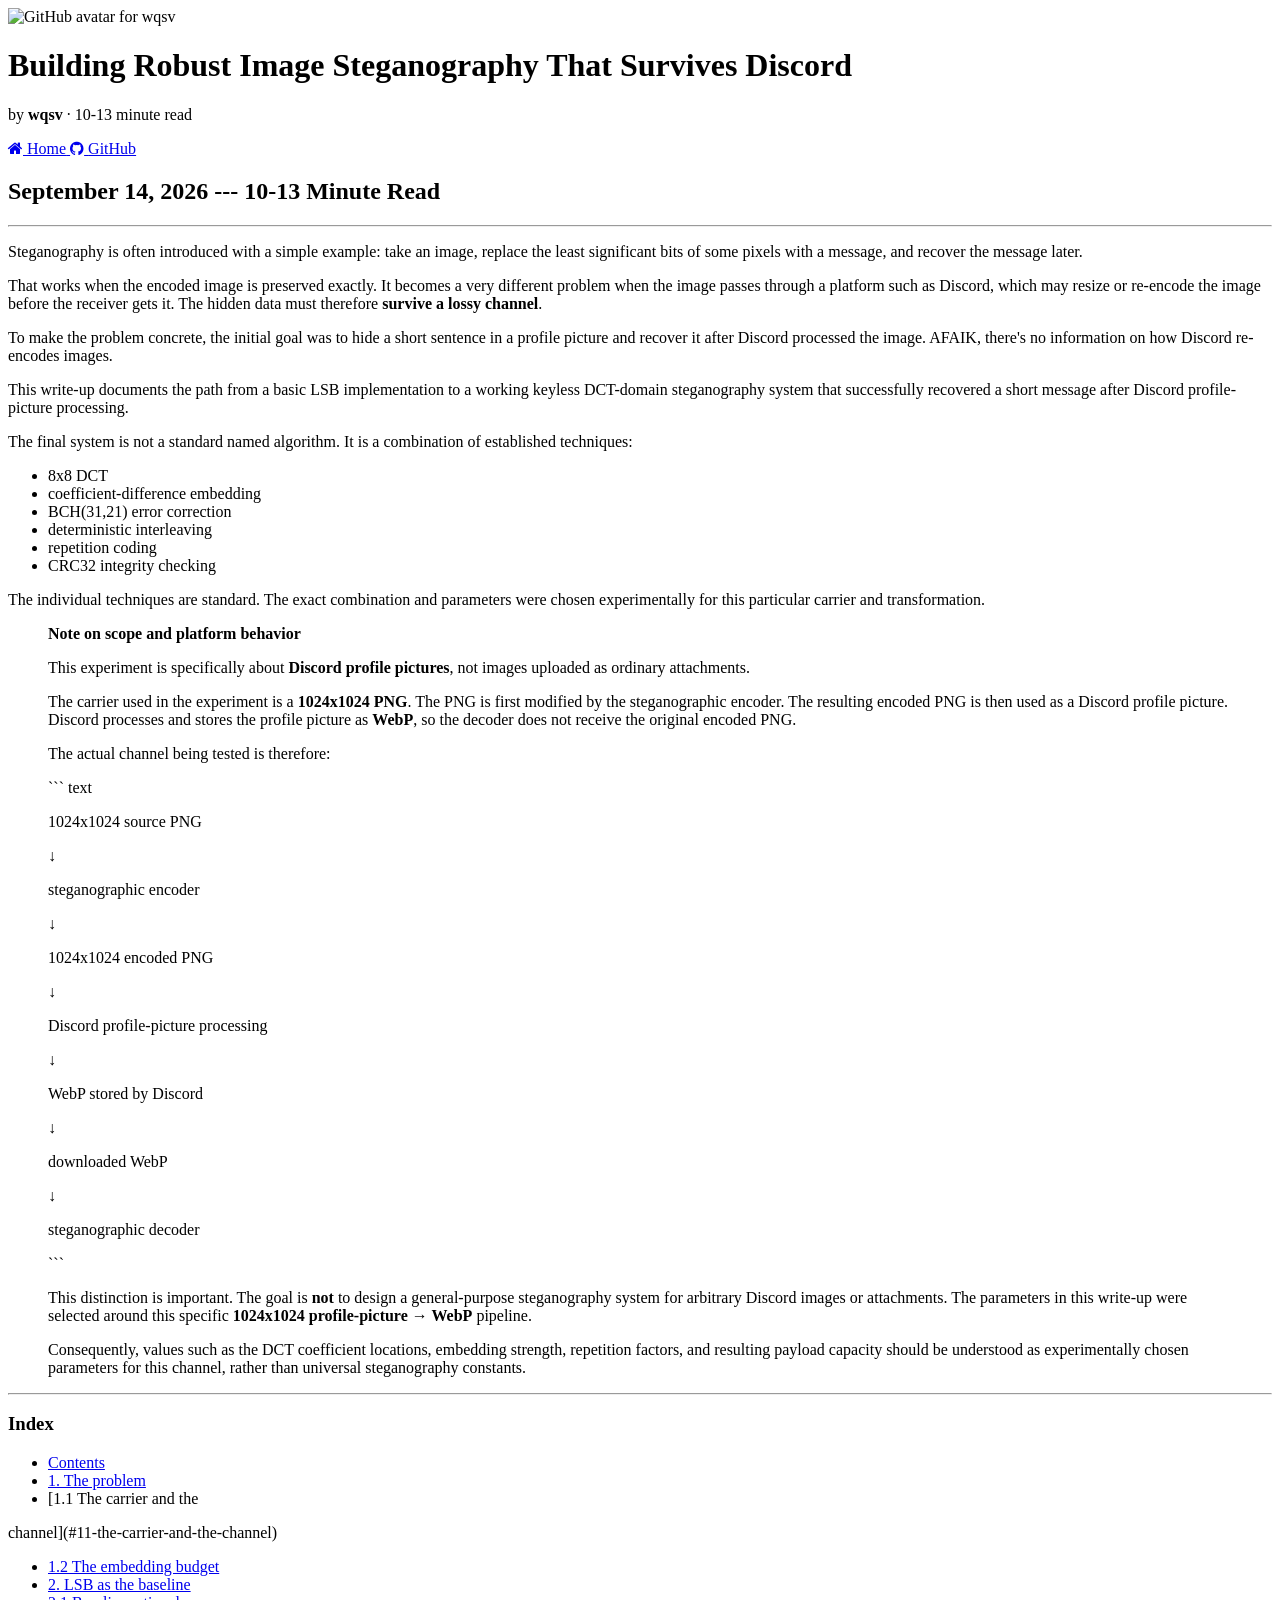
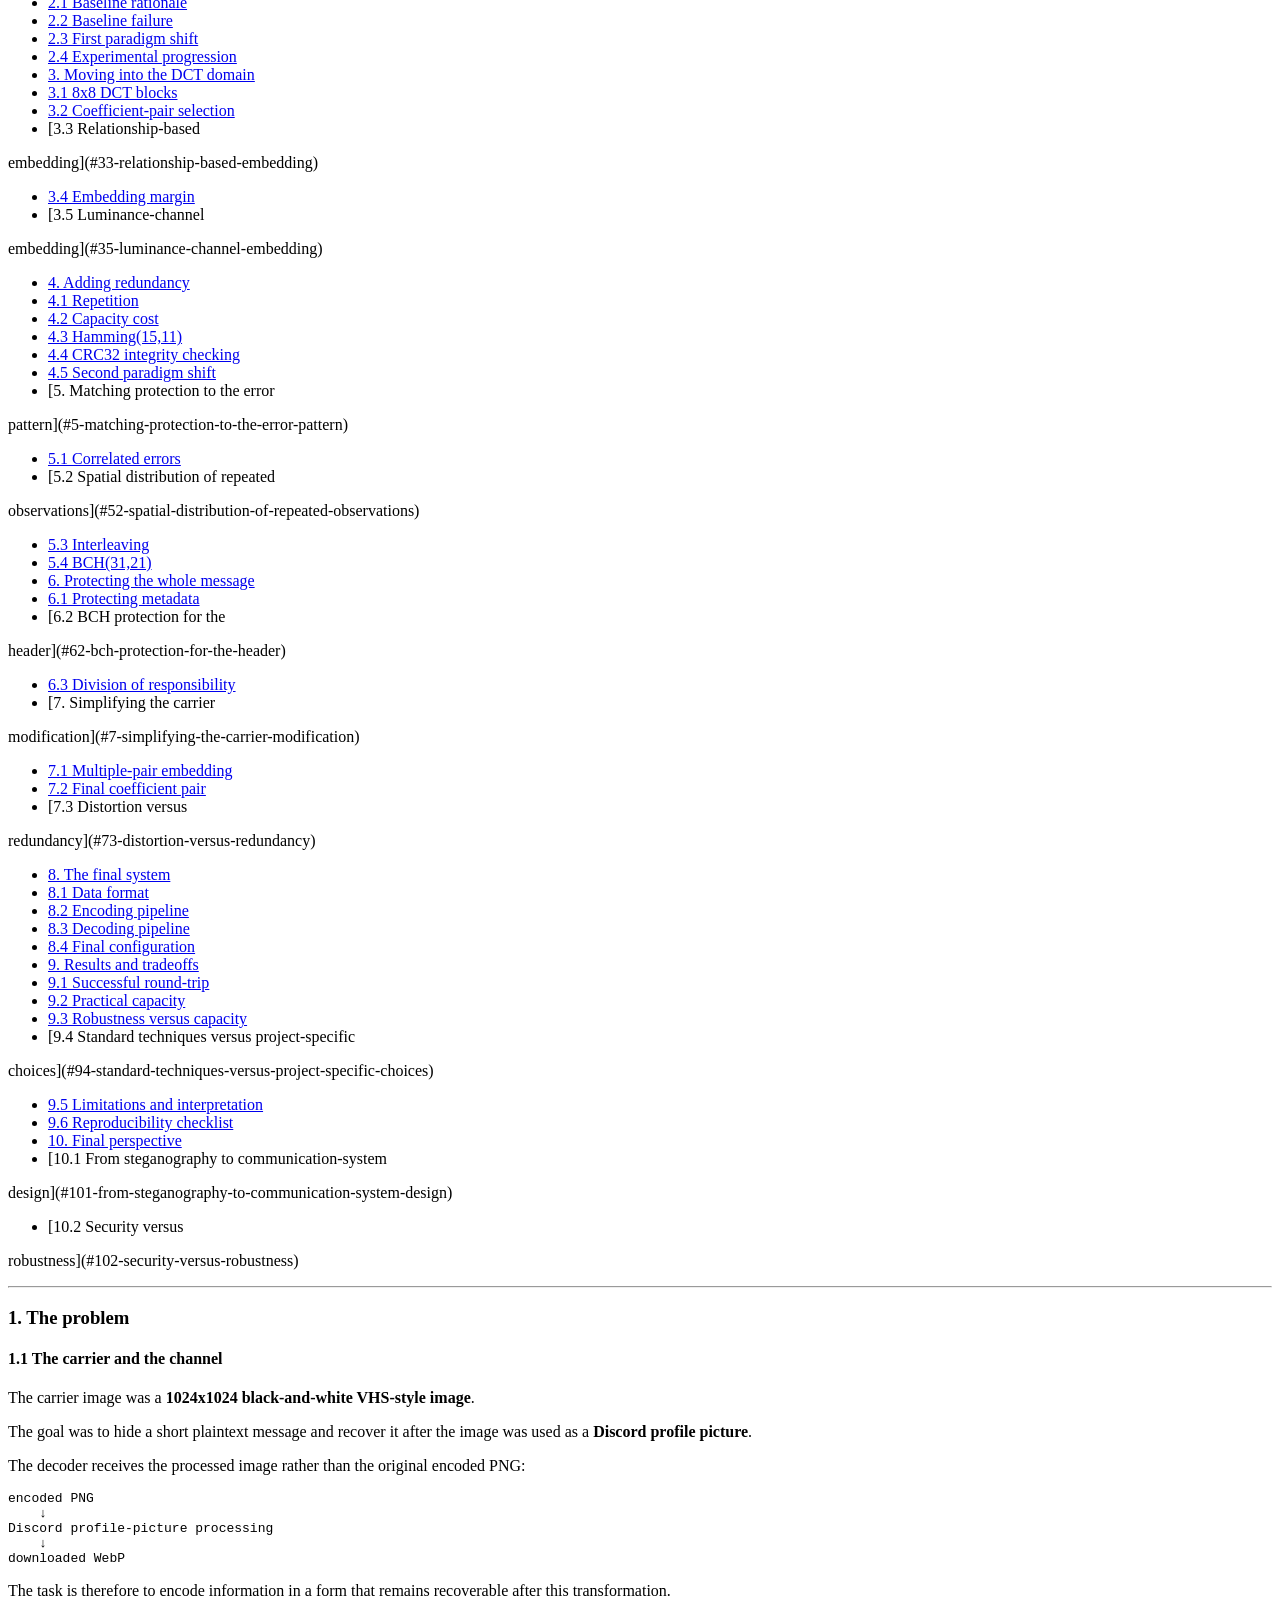
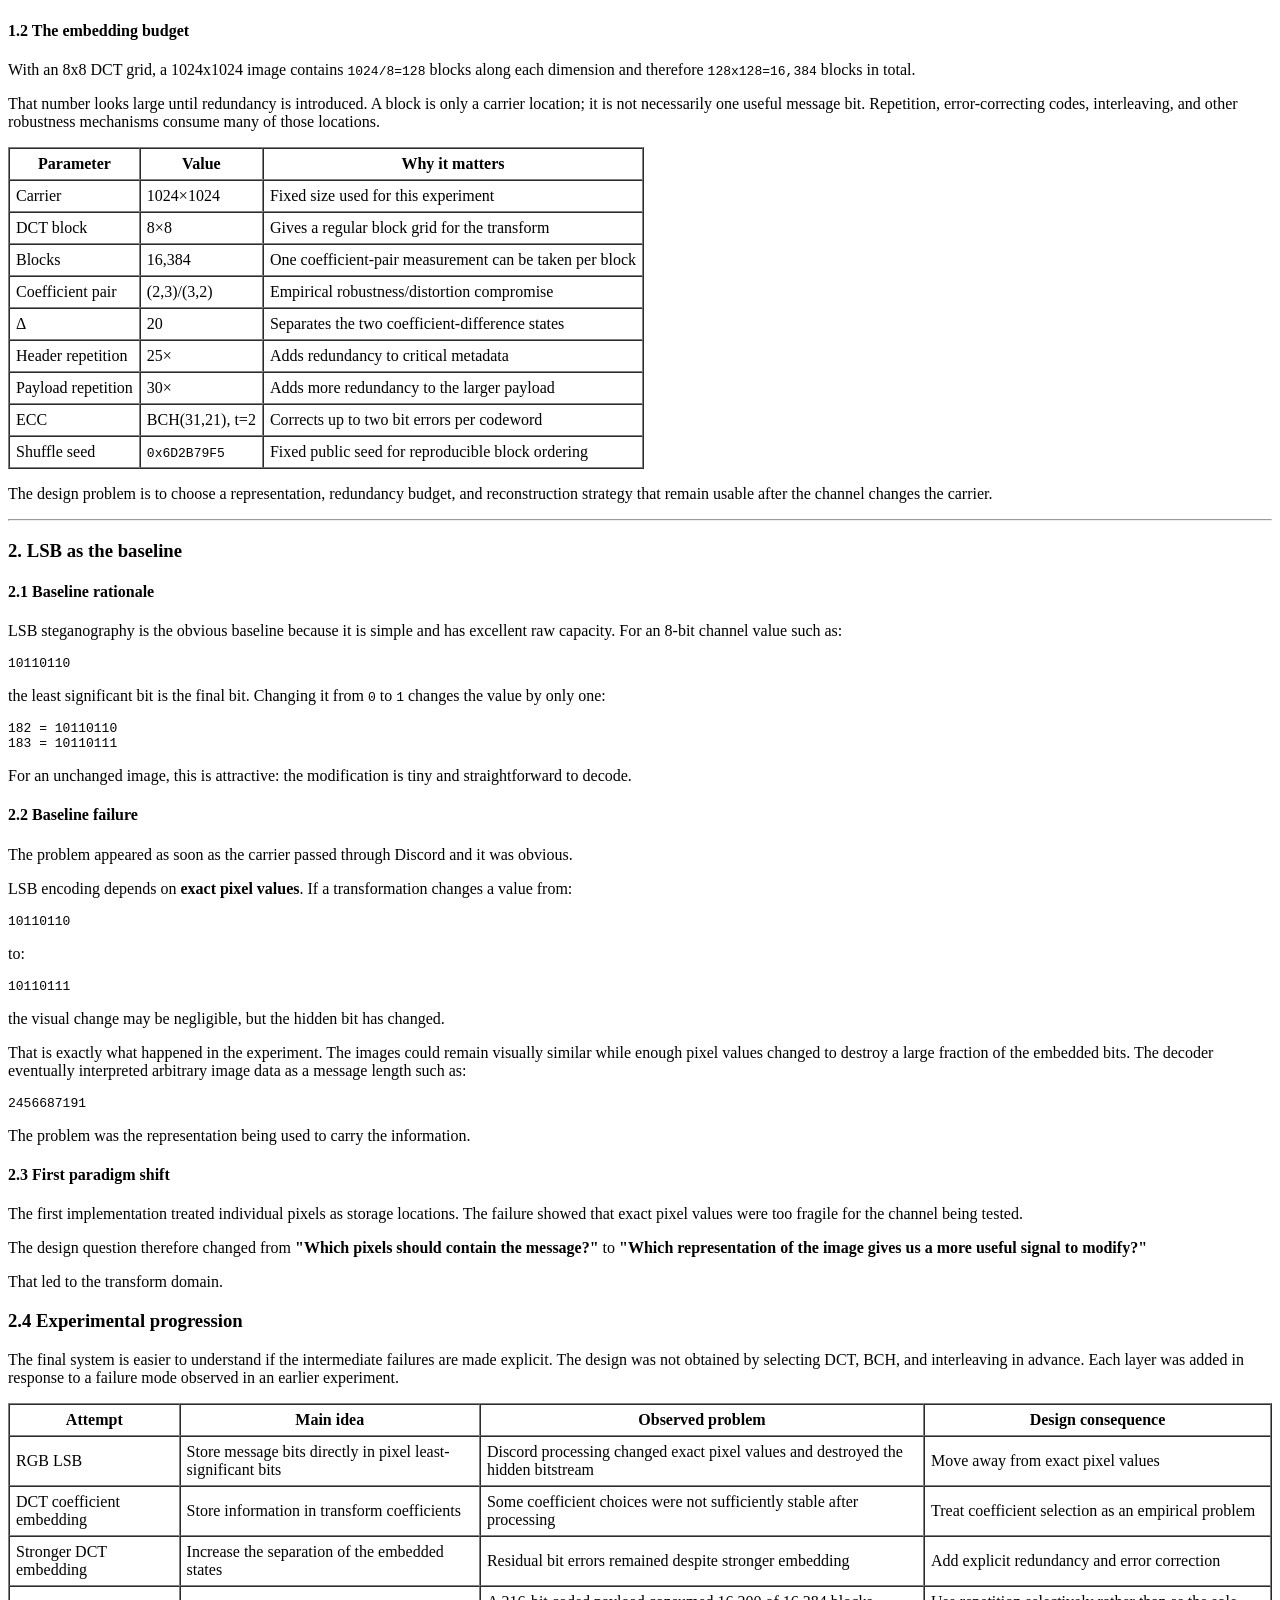
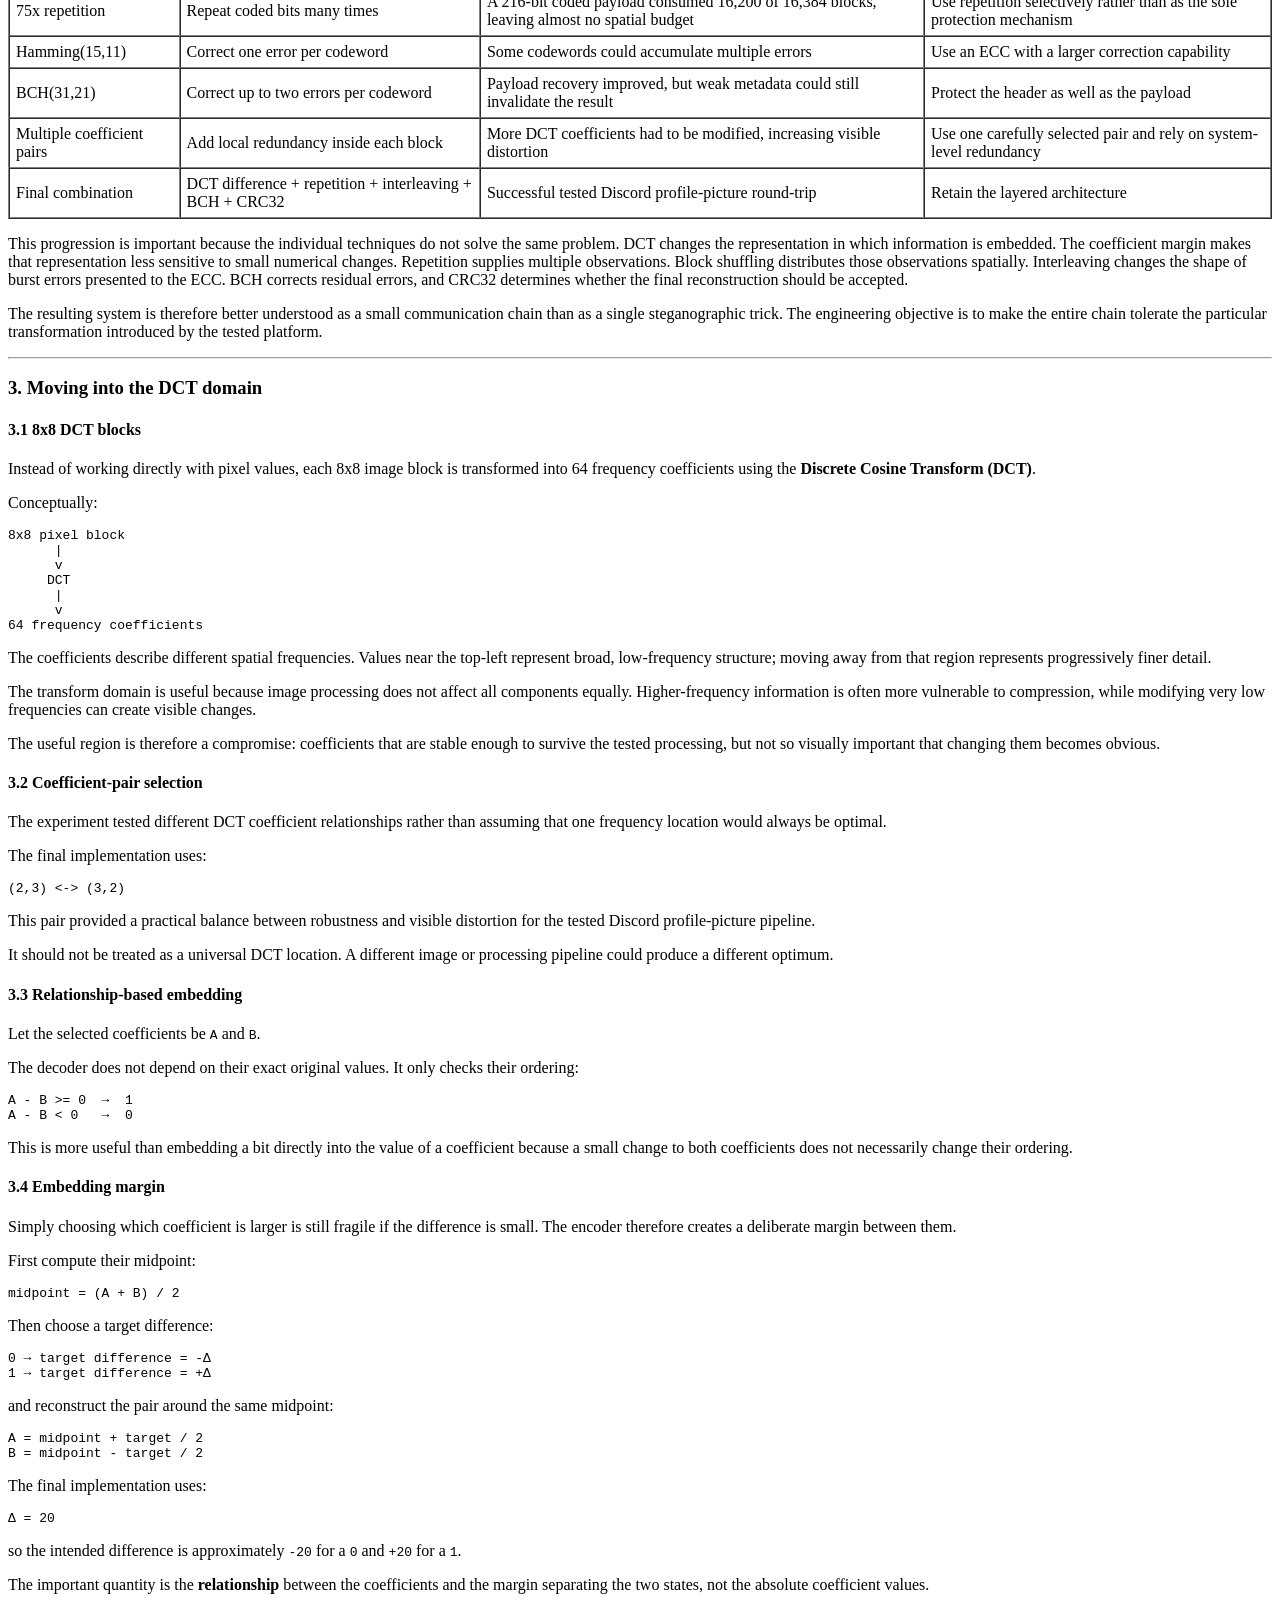
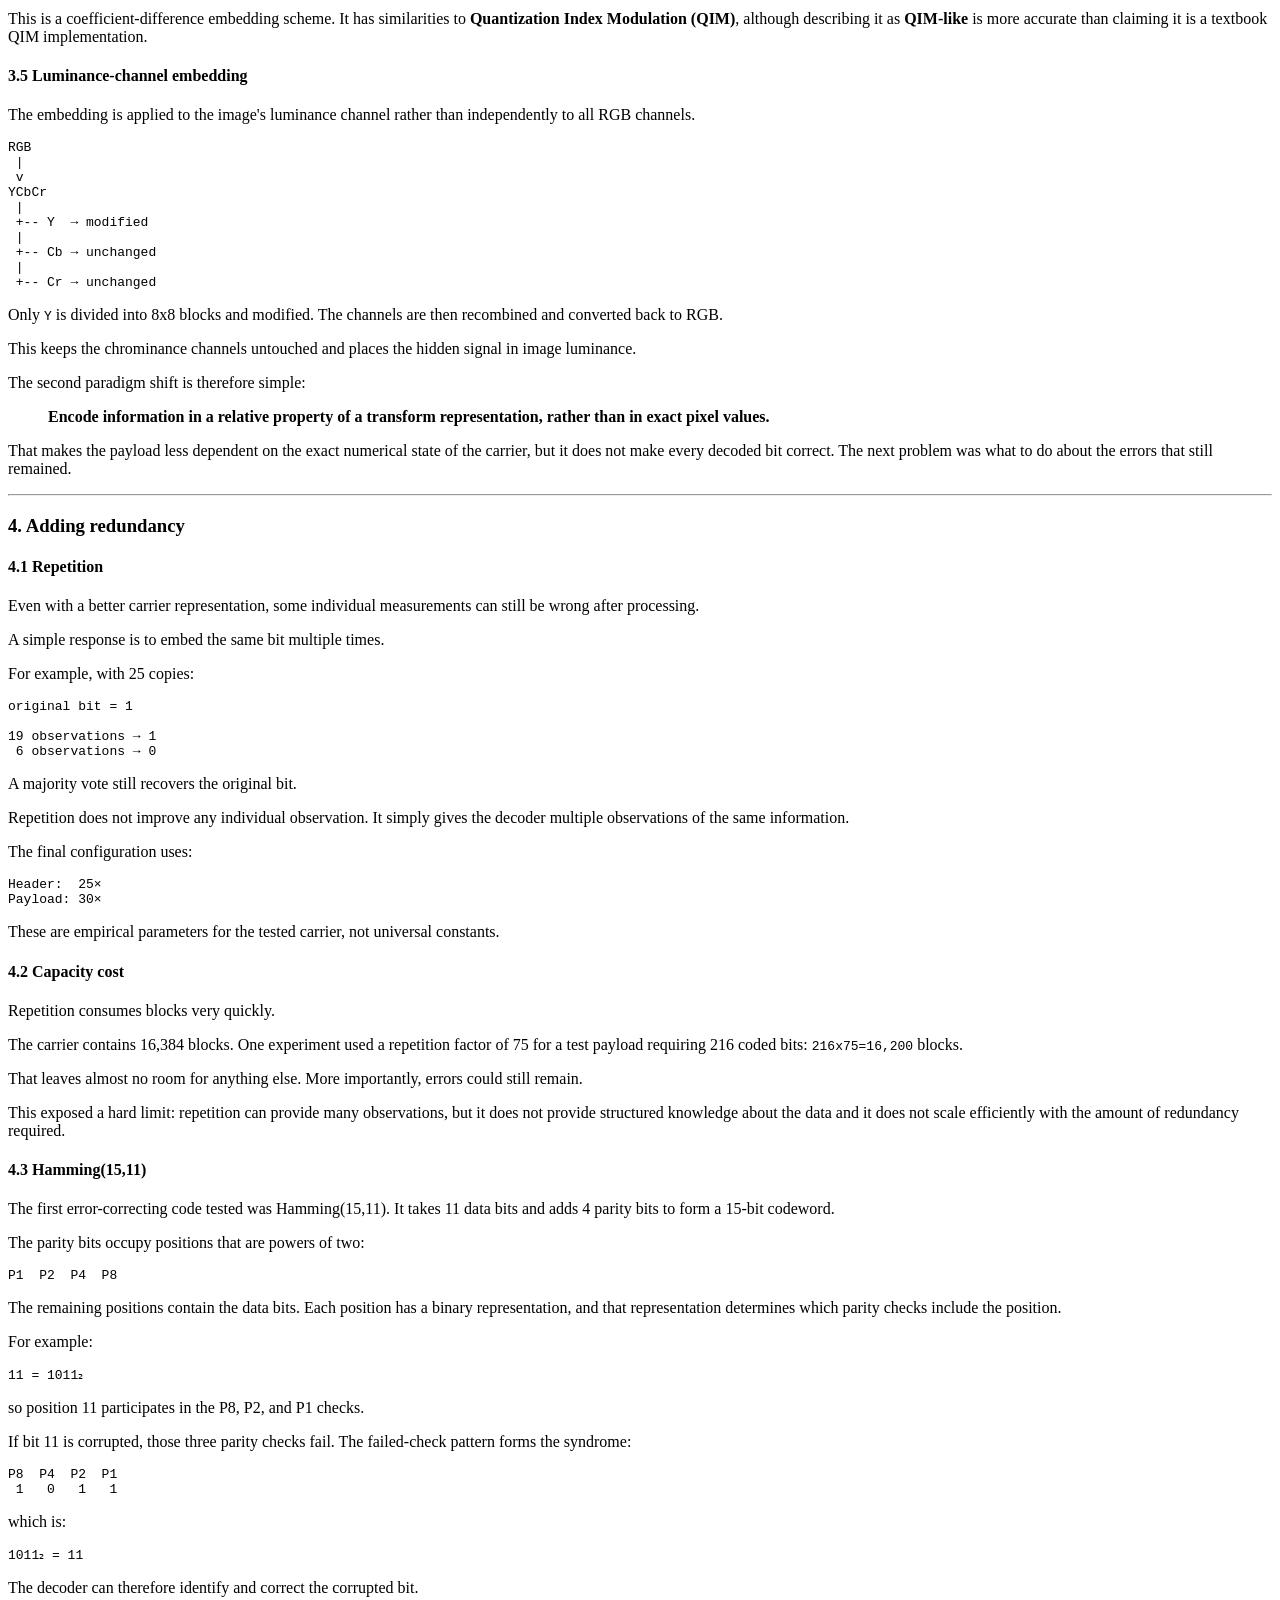
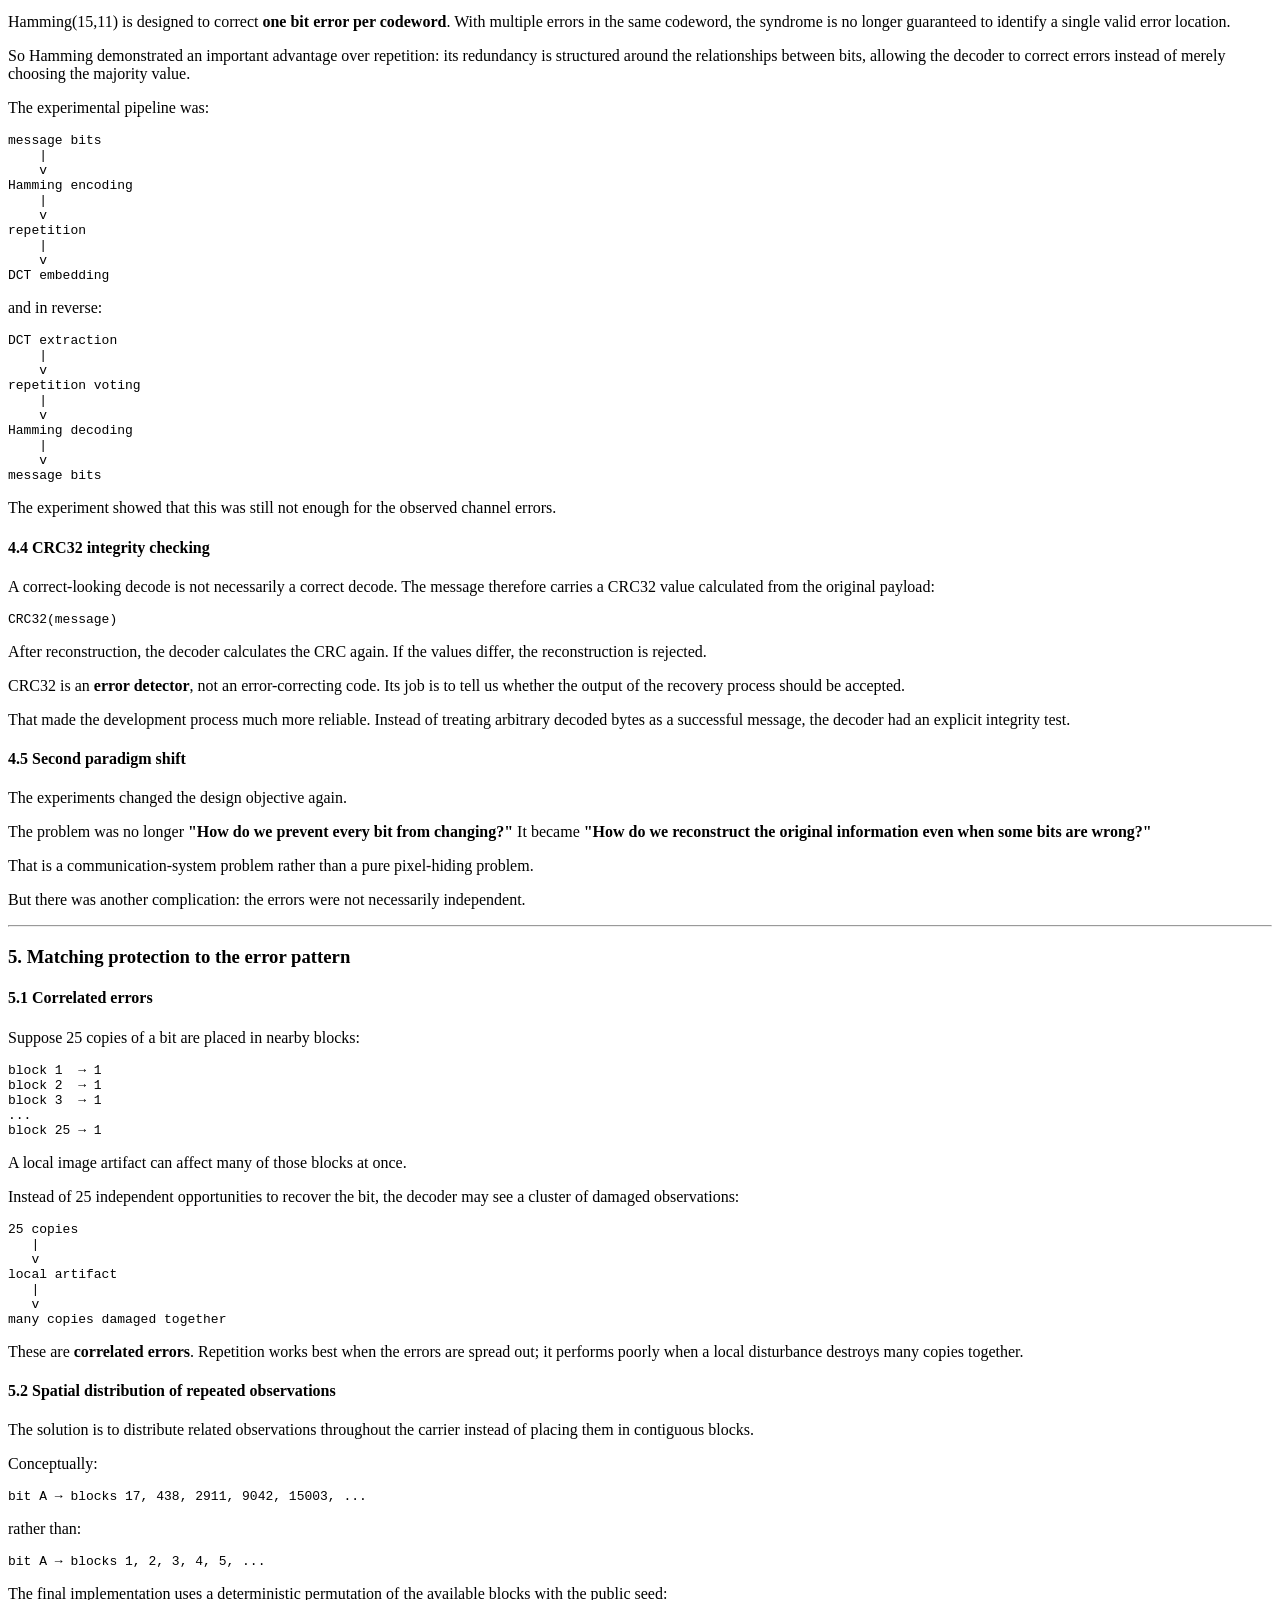
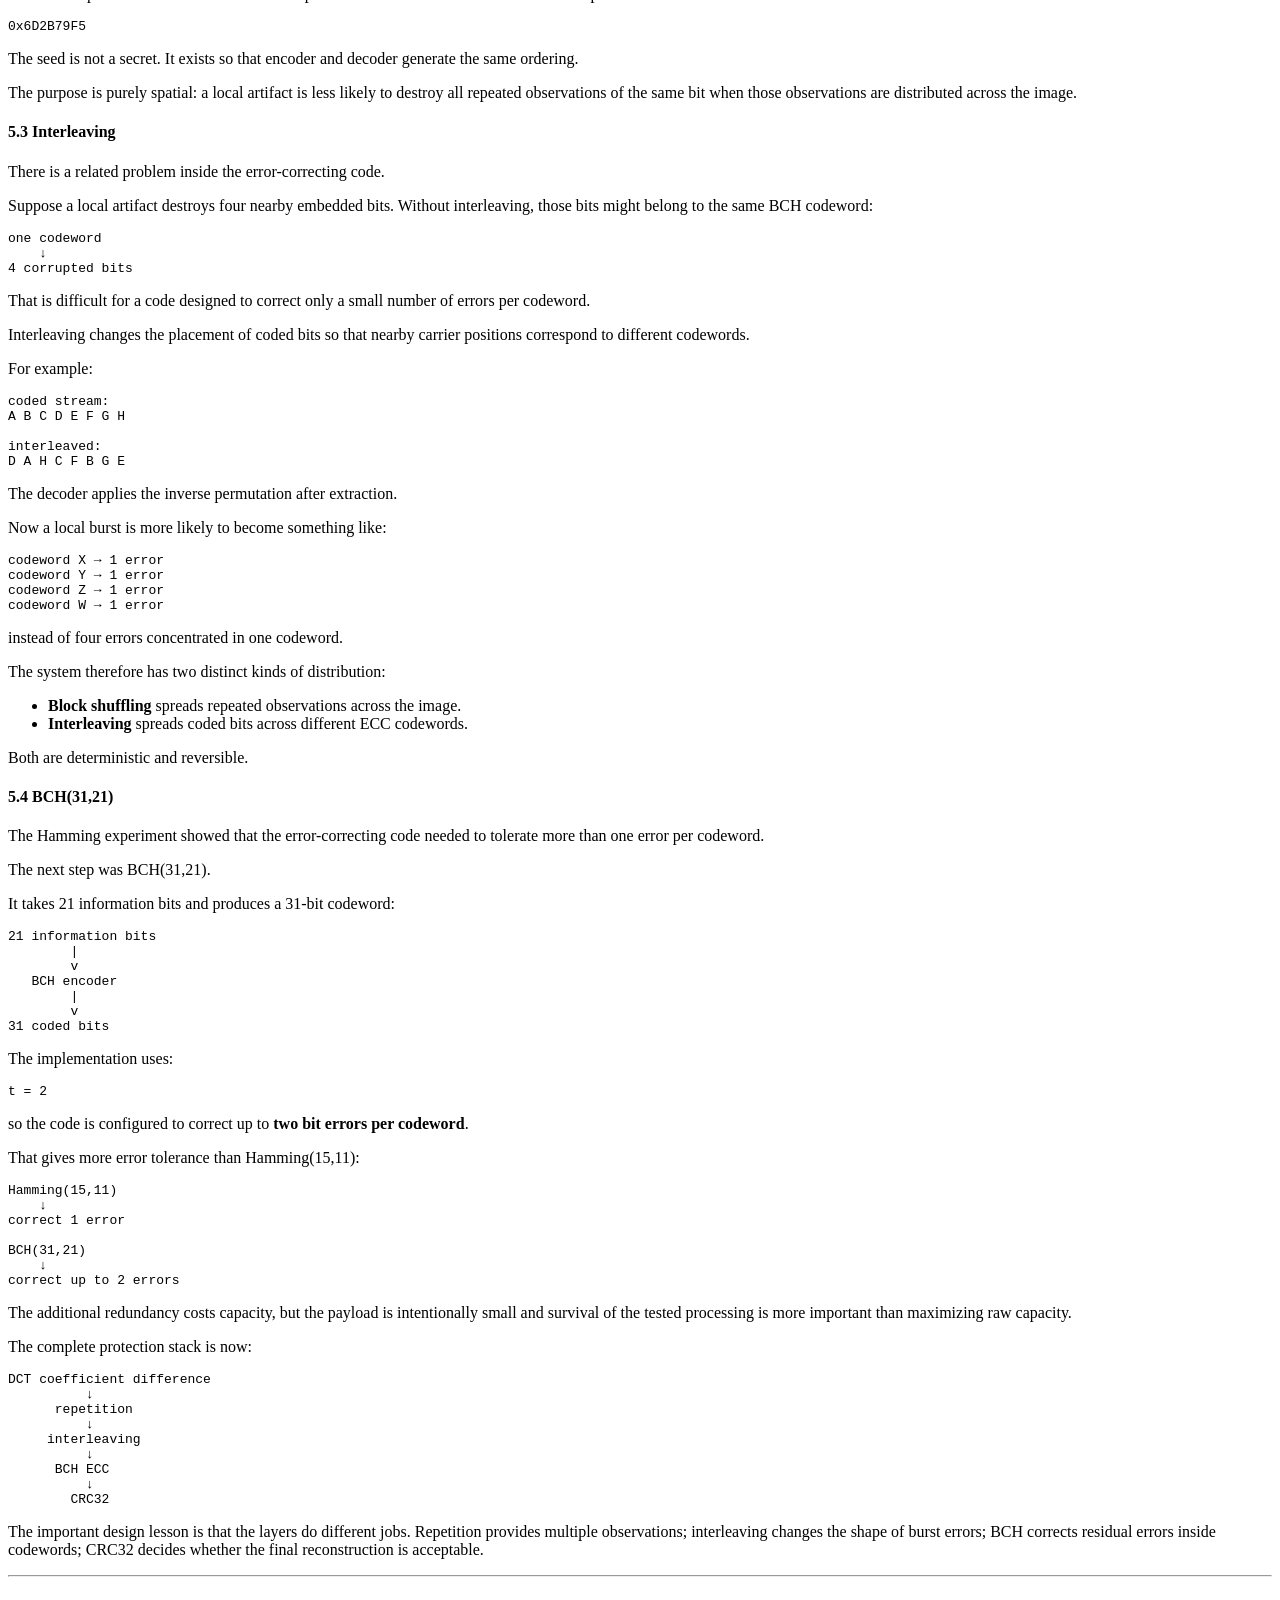
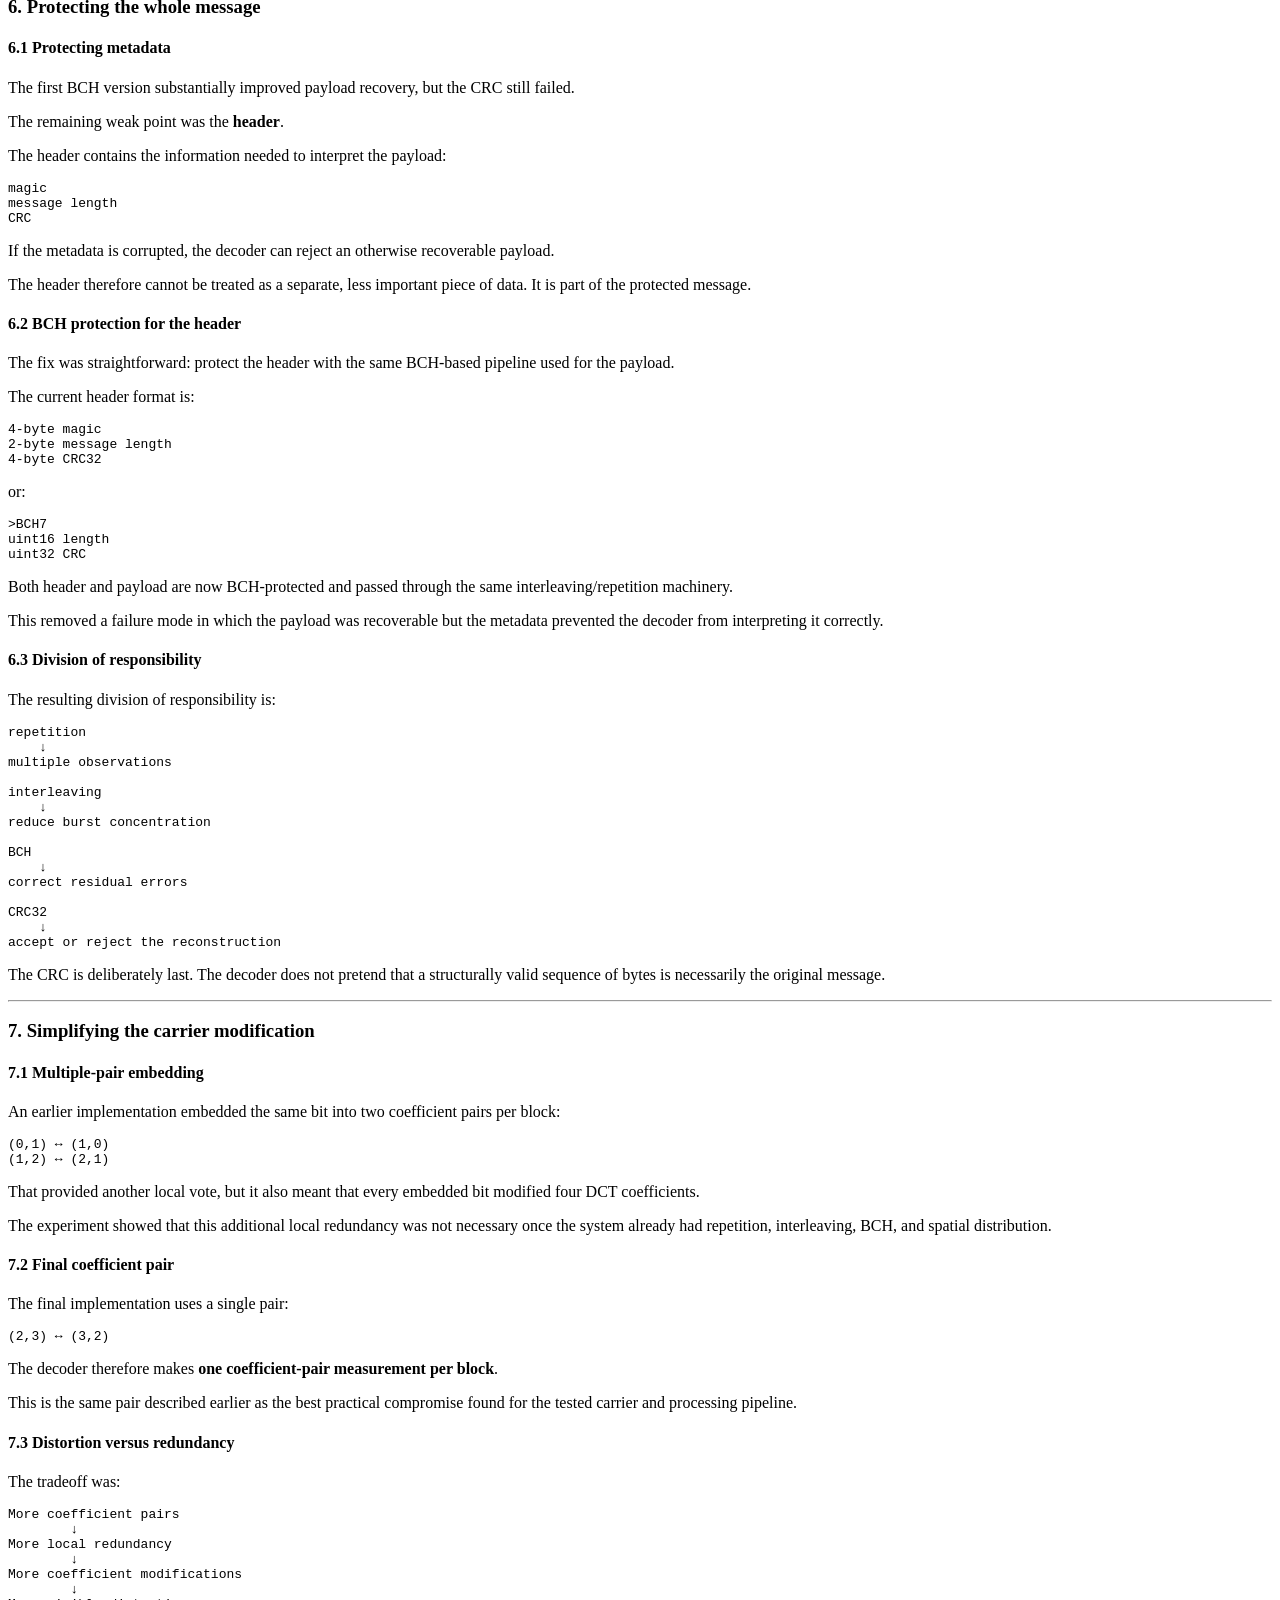
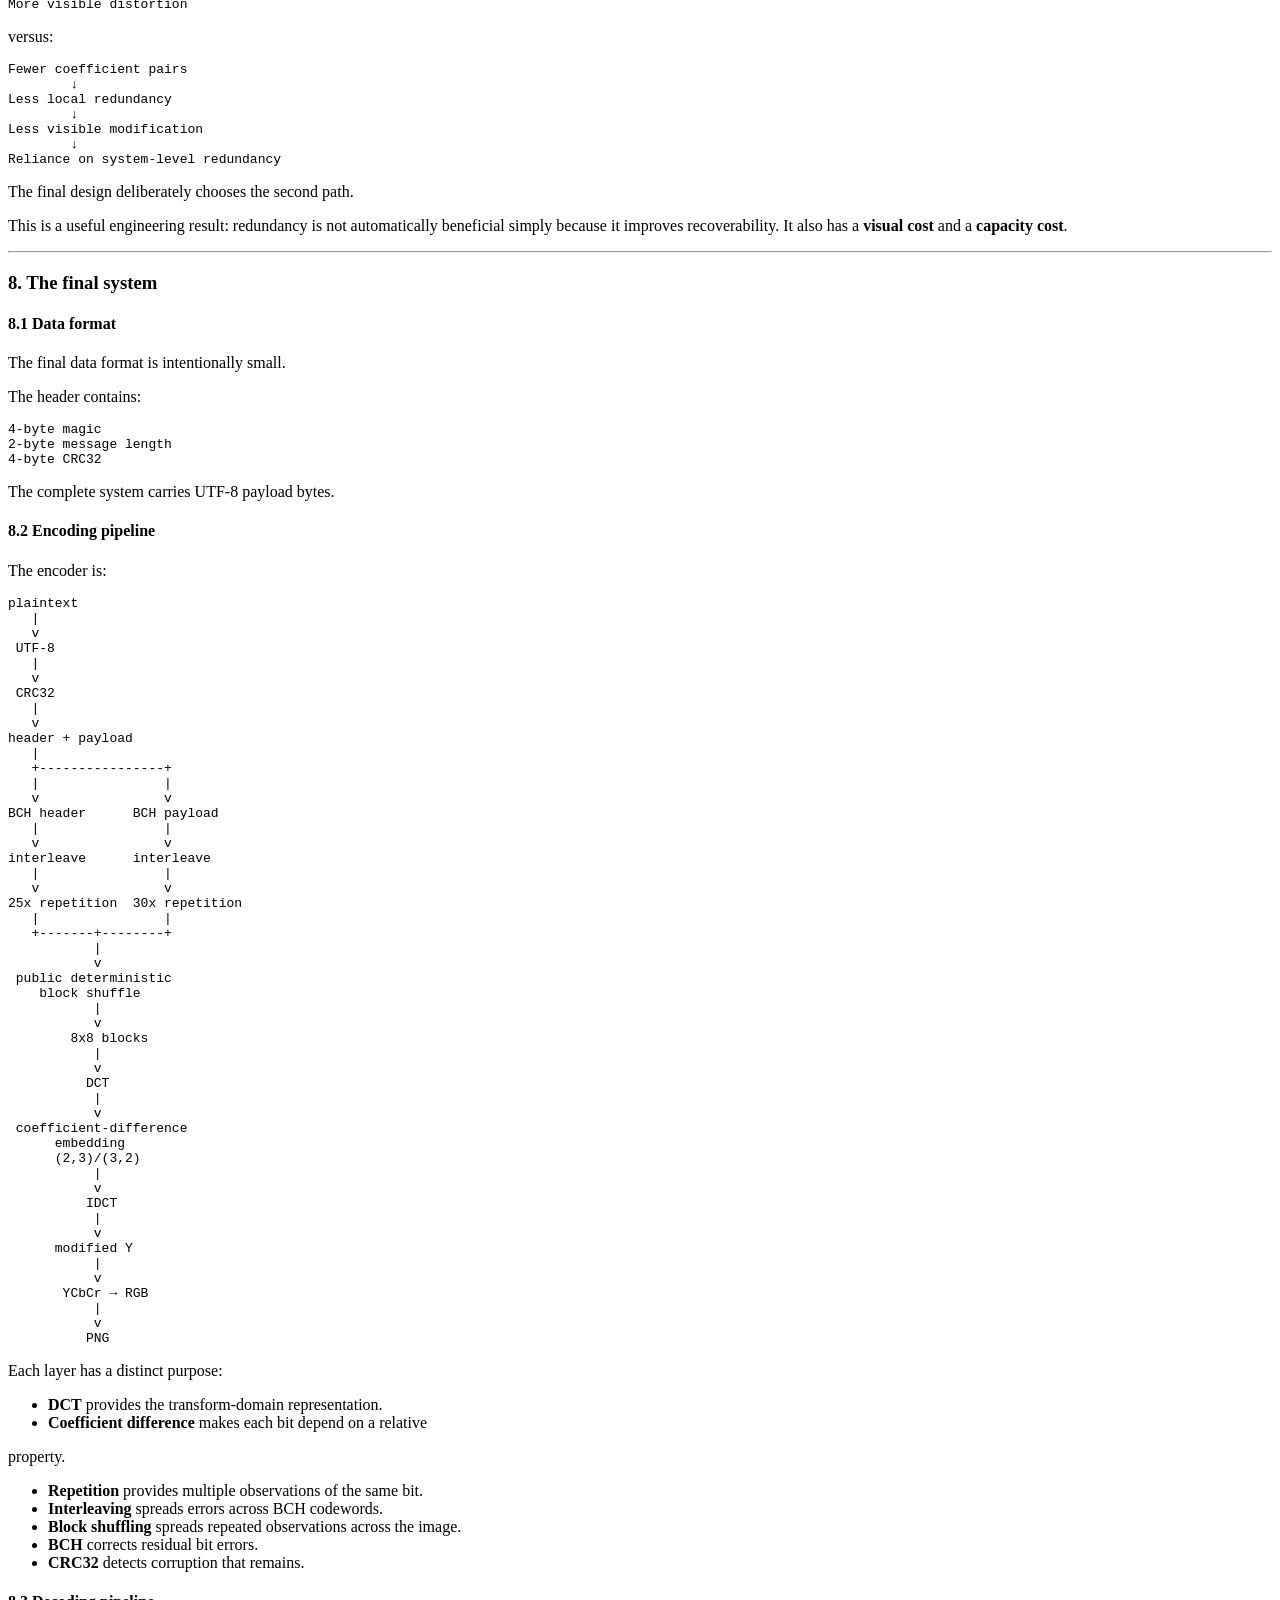
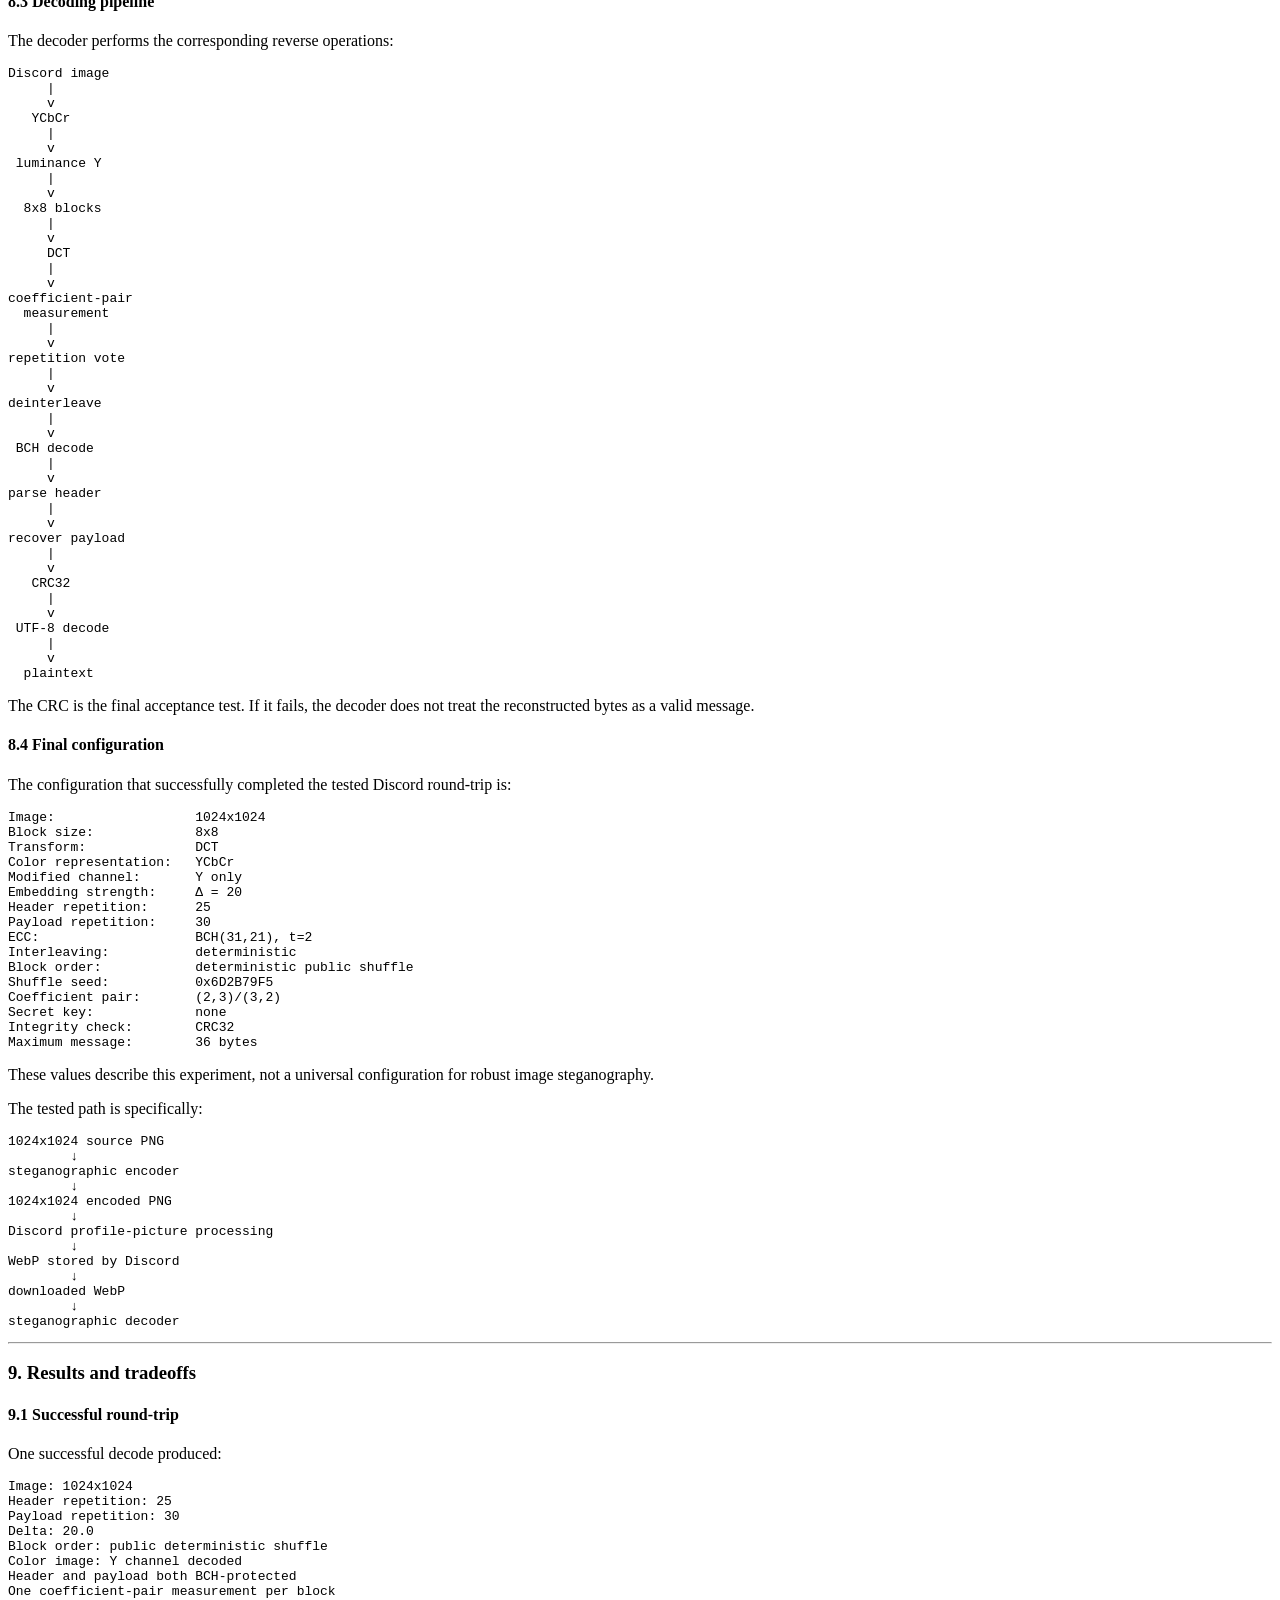
==== 2026/09/14-discord-steganography.html @ 8614cd88 "add new blog post" ====
<!DOCTYPE html>
<html lang="en" data-theme="">
<head>
  <meta charset="utf-8" />
  <meta name="viewport" content="width=device-width, initial-scale=1, viewport-fit=cover" />
  <title>Building Robust Image Steganography That Survives Discord - wqsv</title>

  <link rel="preconnect" href="https://fonts.googleapis.com">
  <link rel="preconnect" href="https://fonts.gstatic.com" crossorigin>
  <link href="https://fonts.googleapis.com/css2?family=Playfair+Display:ital,wght@0,600;0,700;1,700&family=Inter:wght@300;400;600&family=Fira+Code&display=swap" rel="stylesheet">

  <link rel="stylesheet" href="https://cdnjs.cloudflare.com/ajax/libs/font-awesome/4.7.0/css/font-awesome.min.css">

  <link rel="stylesheet" href="https://cdnjs.cloudflare.com/ajax/libs/highlight.js/11.8.0/styles/atom-one-dark.min.css">
  <script src="https://cdnjs.cloudflare.com/ajax/libs/highlight.js/11.8.0/highlight.min.js"></script>
  <script src="https://cdnjs.cloudflare.com/ajax/libs/highlight.js/11.11.1/languages/x86asm.min.js"></script>
  <script src="https://cdnjs.cloudflare.com/ajax/libs/highlight.js/11.8.0/plugins/autoloader/highlightjs-autoloader.min.js"></script>

  <link rel="stylesheet" href="../../blogpost.css">
</head>
<body>
  <header class="bp-header" role="banner" aria-label="Post header">
    <div class="bp-header-inner">
      <div class="bp-meta-left">
        <img class="gh-avatar" src="https://avatars.githubusercontent.com/u/132809543" alt="GitHub avatar for wqsv" width="72" height="72" />
        <div class="bp-title-wrap">
          <h1 class="bp-title">Building Robust Image Steganography That Survives Discord</h1>
          <p class="bp-sub">by <strong>wqsv</strong> · 10-13 minute read</p>
        </div>
      </div>

      <nav class="bp-nav" role="navigation" aria-label="Post navigation">
        <a id="go-back" class="nav-btn" href="/" title="Home" aria-label="Go to home (root)">
          <i class="fa fa-home" aria-hidden="true"></i>
          <span class="nav-text">Home</span>
        </a>

        <a class="nav-btn" href="https://github.com/wqsv" target="_blank" rel="noopener noreferrer" title="Open GitHub profile" aria-label="Open GitHub profile">
          <i class="fa fa-github" aria-hidden="true"></i>
          <span class="nav-text">GitHub</span>
        </a>
      </nav>
    </div>
  </header>

  <main class="bp-main" role="main">
    <article class="post-article" itemscope itemtype="http://schema.org/Article">
      <header class="article-head">
        <h2 class="reading-meta">September 14, 2026 --- 10-13 Minute Read</h2>
        <hr>
      </header>

      <section class="article-body" itemprop="articleBody">
        <p>Steganography is often introduced with a simple example: take an image, replace the least significant bits of some pixels with a message, and recover the message later.</p>
        <p>That works when the encoded image is preserved exactly. It becomes a very different problem when the image passes through a platform such as Discord, which may resize or re-encode the image before the receiver gets it. The hidden data must therefore <strong>survive a lossy channel</strong>.</p>
        <p>To make the problem concrete, the initial goal was to hide a short sentence in a profile picture and recover it after Discord processed the image. AFAIK, there's no information on how Discord re-encodes images.</p>
        <p>This write-up documents the path from a basic LSB implementation to a working keyless DCT-domain steganography system that successfully recovered a short message after Discord profile-picture processing.</p>
        <p>The final system is not a standard named algorithm. It is a combination of established techniques:</p>
        <ul>
        <li>8x8 DCT</li>
        <li>coefficient-difference embedding</li>
        <li>BCH(31,21) error correction</li>
        <li>deterministic interleaving</li>
        <li>repetition coding</li>
        <li>CRC32 integrity checking</li>
        </ul>
        <p>The individual techniques are standard. The exact combination and parameters were chosen experimentally for this particular carrier and transformation.</p>
        <blockquote>
        <p><strong>Note on scope and platform behavior</strong></p>
        <p>This experiment is specifically about <strong>Discord profile pictures</strong>, not images uploaded as ordinary attachments.</p>
        <p>The carrier used in the experiment is a <strong>1024x1024 PNG</strong>. The PNG is first modified by the steganographic encoder. The resulting encoded PNG is then used as a Discord profile picture. Discord processes and stores the profile picture as <strong>WebP</strong>, so the decoder does not receive the original encoded PNG.</p>
        <p>The actual channel being tested is therefore:</p>
        <p>``` text</p>
        <p>1024x1024 source PNG</p>
        <p>        ↓</p>
        <p>steganographic encoder</p>
        <p>        ↓</p>
        <p>1024x1024 encoded PNG</p>
        <p>        ↓</p>
        <p>Discord profile-picture processing</p>
        <p>        ↓</p>
        <p>WebP stored by Discord</p>
        <p>        ↓</p>
        <p>downloaded WebP</p>
        <p>        ↓</p>
        <p>steganographic decoder</p>
        <p>```</p>
        <p>This distinction is important. The goal is <strong>not</strong> to design a general-purpose steganography system for arbitrary Discord images or attachments. The parameters in this write-up were selected around this specific <strong>1024x1024 profile-picture → WebP</strong> pipeline.</p>
        <p>Consequently, values such as the DCT coefficient locations, embedding strength, repetition factors, and resulting payload capacity should be understood as experimentally chosen parameters for this channel, rather than universal steganography constants.</p>
        </blockquote>
        <hr>
        <h3 id="index">Index</h3>
        <ul>
        <li><a href="#contents" target="_blank" rel="noopener noreferrer">Contents</a></li>
        <li><a href="#1-the-problem" target="_blank" rel="noopener noreferrer">1. The problem</a></li>
        <li>[1.1 The carrier and the</li>
        </ul>
        <p>channel](#11-the-carrier-and-the-channel)</p>
        <ul>
        <li><a href="#12-the-embedding-budget" target="_blank" rel="noopener noreferrer">1.2 The embedding budget</a></li>
        <li><a href="#2-lsb-as-the-baseline" target="_blank" rel="noopener noreferrer">2. LSB as the baseline</a></li>
        <li><a href="#21-baseline-rationale" target="_blank" rel="noopener noreferrer">2.1 Baseline rationale</a></li>
        <li><a href="#22-baseline-failure" target="_blank" rel="noopener noreferrer">2.2 Baseline failure</a></li>
        <li><a href="#23-first-paradigm-shift" target="_blank" rel="noopener noreferrer">2.3 First paradigm shift</a></li>
        <li><a href="#24-experimental-progression" target="_blank" rel="noopener noreferrer">2.4 Experimental progression</a></li>
        <li><a href="#3-moving-into-the-dct-domain" target="_blank" rel="noopener noreferrer">3. Moving into the DCT domain</a></li>
        <li><a href="#31-8x8-dct-blocks" target="_blank" rel="noopener noreferrer">3.1 8x8 DCT blocks</a></li>
        <li><a href="#32-coefficient-pair-selection" target="_blank" rel="noopener noreferrer">3.2 Coefficient-pair selection</a></li>
        <li>[3.3 Relationship-based</li>
        </ul>
        <p>embedding](#33-relationship-based-embedding)</p>
        <ul>
        <li><a href="#34-embedding-margin" target="_blank" rel="noopener noreferrer">3.4 Embedding margin</a></li>
        <li>[3.5 Luminance-channel</li>
        </ul>
        <p>embedding](#35-luminance-channel-embedding)</p>
        <ul>
        <li><a href="#4-adding-redundancy" target="_blank" rel="noopener noreferrer">4. Adding redundancy</a></li>
        <li><a href="#41-repetition" target="_blank" rel="noopener noreferrer">4.1 Repetition</a></li>
        <li><a href="#42-capacity-cost" target="_blank" rel="noopener noreferrer">4.2 Capacity cost</a></li>
        <li><a href="#43-hamming1511" target="_blank" rel="noopener noreferrer">4.3 Hamming(15,11)</a></li>
        <li><a href="#44-crc32-integrity-checking" target="_blank" rel="noopener noreferrer">4.4 CRC32 integrity checking</a></li>
        <li><a href="#45-second-paradigm-shift" target="_blank" rel="noopener noreferrer">4.5 Second paradigm shift</a></li>
        <li>[5. Matching protection to the error</li>
        </ul>
        <p>pattern](#5-matching-protection-to-the-error-pattern)</p>
        <ul>
        <li><a href="#51-correlated-errors" target="_blank" rel="noopener noreferrer">5.1 Correlated errors</a></li>
        <li>[5.2 Spatial distribution of repeated</li>
        </ul>
        <p>observations](#52-spatial-distribution-of-repeated-observations)</p>
        <ul>
        <li><a href="#53-interleaving" target="_blank" rel="noopener noreferrer">5.3 Interleaving</a></li>
        <li><a href="#54-bch3121" target="_blank" rel="noopener noreferrer">5.4 BCH(31,21)</a></li>
        <li><a href="#6-protecting-the-whole-message" target="_blank" rel="noopener noreferrer">6. Protecting the whole message</a></li>
        <li><a href="#61-protecting-metadata" target="_blank" rel="noopener noreferrer">6.1 Protecting metadata</a></li>
        <li>[6.2 BCH protection for the</li>
        </ul>
        <p>header](#62-bch-protection-for-the-header)</p>
        <ul>
        <li><a href="#63-division-of-responsibility" target="_blank" rel="noopener noreferrer">6.3 Division of responsibility</a></li>
        <li>[7. Simplifying the carrier</li>
        </ul>
        <p>modification](#7-simplifying-the-carrier-modification)</p>
        <ul>
        <li><a href="#71-multiple-pair-embedding" target="_blank" rel="noopener noreferrer">7.1 Multiple-pair embedding</a></li>
        <li><a href="#72-final-coefficient-pair" target="_blank" rel="noopener noreferrer">7.2 Final coefficient pair</a></li>
        <li>[7.3 Distortion versus</li>
        </ul>
        <p>redundancy](#73-distortion-versus-redundancy)</p>
        <ul>
        <li><a href="#8-the-final-system" target="_blank" rel="noopener noreferrer">8. The final system</a></li>
        <li><a href="#81-data-format" target="_blank" rel="noopener noreferrer">8.1 Data format</a></li>
        <li><a href="#82-encoding-pipeline" target="_blank" rel="noopener noreferrer">8.2 Encoding pipeline</a></li>
        <li><a href="#83-decoding-pipeline" target="_blank" rel="noopener noreferrer">8.3 Decoding pipeline</a></li>
        <li><a href="#84-final-configuration" target="_blank" rel="noopener noreferrer">8.4 Final configuration</a></li>
        <li><a href="#9-results-and-tradeoffs" target="_blank" rel="noopener noreferrer">9. Results and tradeoffs</a></li>
        <li><a href="#91-successful-round-trip" target="_blank" rel="noopener noreferrer">9.1 Successful round-trip</a></li>
        <li><a href="#92-practical-capacity" target="_blank" rel="noopener noreferrer">9.2 Practical capacity</a></li>
        <li><a href="#93-robustness-versus-capacity" target="_blank" rel="noopener noreferrer">9.3 Robustness versus capacity</a></li>
        <li>[9.4 Standard techniques versus project-specific</li>
        </ul>
        <p>choices](#94-standard-techniques-versus-project-specific-choices)</p>
        <ul>
        <li><a href="#95-limitations-and-interpretation" target="_blank" rel="noopener noreferrer">9.5 Limitations and interpretation</a></li>
        <li><a href="#96-reproducibility-checklist" target="_blank" rel="noopener noreferrer">9.6 Reproducibility checklist</a></li>
        <li><a href="#10-final-perspective" target="_blank" rel="noopener noreferrer">10. Final perspective</a></li>
        <li>[10.1 From steganography to communication-system</li>
        </ul>
        <p>design](#101-from-steganography-to-communication-system-design)</p>
        <ul>
        <li>[10.2 Security versus</li>
        </ul>
        <p>robustness](#102-security-versus-robustness)</p>
        <hr>
        <h3 id="1-the-problem">1. The problem</h3>
        <h4 id="1-1-the-carrier-and-the-channel">1.1 The carrier and the channel</h4>
        <p>The carrier image was a <strong>1024x1024 black-and-white VHS-style image</strong>.</p>
        <p>The goal was to hide a short plaintext message and recover it after the image was used as a <strong>Discord profile picture</strong>.</p>
        <p>The decoder receives the processed image rather than the original encoded PNG:</p>
        <div class="container">
        <pre><code class="language-text">encoded PNG
    ↓
Discord profile-picture processing
    ↓
downloaded WebP</code></pre>
        </div>
        <p>The task is therefore to encode information in a form that remains recoverable after this transformation.</p>
        <h4 id="1-2-the-embedding-budget">1.2 The embedding budget</h4>
        <p>With an 8x8 DCT grid, a 1024x1024 image contains <code>1024/8=128</code> blocks along each dimension and therefore <code>128x128=16,384</code> blocks in total.</p>
        <p>That number looks large until redundancy is introduced. A block is only a carrier location; it is not necessarily one useful message bit. Repetition, error-correcting codes, interleaving, and other robustness mechanisms consume many of those locations.</p>
        <table border="1" cellpadding="6" cellspacing="0">
        <thead><tr>
        <th>Parameter</th>
        <th>Value</th>
        <th>Why it matters</th>
        </tr></thead>
        <tbody>
        <tr>
        <td>Carrier</td>
        <td>1024×1024</td>
        <td>Fixed size used for this experiment</td>
        </tr>
        <tr>
        <td>DCT block</td>
        <td>8×8</td>
        <td>Gives a regular block grid for the transform</td>
        </tr>
        <tr>
        <td>Blocks</td>
        <td>16,384</td>
        <td>One coefficient-pair measurement can be taken per block</td>
        </tr>
        <tr>
        <td>Coefficient pair</td>
        <td>(2,3)/(3,2)</td>
        <td>Empirical robustness/distortion compromise</td>
        </tr>
        <tr>
        <td>Δ</td>
        <td>20</td>
        <td>Separates the two coefficient-difference states</td>
        </tr>
        <tr>
        <td>Header repetition</td>
        <td>25×</td>
        <td>Adds redundancy to critical metadata</td>
        </tr>
        <tr>
        <td>Payload repetition</td>
        <td>30×</td>
        <td>Adds more redundancy to the larger payload</td>
        </tr>
        <tr>
        <td>ECC</td>
        <td>BCH(31,21), t=2</td>
        <td>Corrects up to two bit errors per codeword</td>
        </tr>
        <tr>
        <td>Shuffle seed</td>
        <td><code>0x6D2B79F5</code></td>
        <td>Fixed public seed for reproducible block ordering</td>
        </tr>
        </tbody>
        </table>
        <p>The design problem is to choose a representation, redundancy budget, and reconstruction strategy that remain usable after the channel changes the carrier.</p>
        <hr>
        <h3 id="2-lsb-as-the-baseline">2. LSB as the baseline</h3>
        <h4 id="2-1-baseline-rationale">2.1 Baseline rationale</h4>
        <p>LSB steganography is the obvious baseline because it is simple and has excellent raw capacity. For an 8-bit channel value such as:</p>
        <div class="container">
        <pre><code class="language-text">10110110</code></pre>
        </div>
        <p>the least significant bit is the final bit. Changing it from <code>0</code> to <code>1</code> changes the value by only one:</p>
        <div class="container">
        <pre><code class="language-text">182 = 10110110
183 = 10110111</code></pre>
        </div>
        <p>For an unchanged image, this is attractive: the modification is tiny and straightforward to decode.</p>
        <h4 id="2-2-baseline-failure">2.2 Baseline failure</h4>
        <p>The problem appeared as soon as the carrier passed through Discord and it was obvious.</p>
        <p>LSB encoding depends on <strong>exact pixel values</strong>. If a transformation changes a value from:</p>
        <div class="container">
        <pre><code class="language-text">10110110</code></pre>
        </div>
        <p>to:</p>
        <div class="container">
        <pre><code class="language-text">10110111</code></pre>
        </div>
        <p>the visual change may be negligible, but the hidden bit has changed.</p>
        <p>That is exactly what happened in the experiment. The images could remain visually similar while enough pixel values changed to destroy a large fraction of the embedded bits. The decoder eventually interpreted arbitrary image data as a message length such as:</p>
        <div class="container">
        <pre><code class="language-text">2456687191</code></pre>
        </div>
        <p>The problem was the representation being used to carry the information.</p>
        <h4 id="2-3-first-paradigm-shift">2.3 First paradigm shift</h4>
        <p>The first implementation treated individual pixels as storage locations. The failure showed that exact pixel values were too fragile for the channel being tested.</p>
        <p>The design question therefore changed from <strong>"Which pixels should contain the message?"</strong> to <strong>"Which representation of the image gives us a more useful signal to modify?"</strong></p>
        <p>That led to the transform domain.</p>
        <h3 id="2-4-experimental-progression">2.4 Experimental progression</h3>
        <p>The final system is easier to understand if the intermediate failures are made explicit. The design was not obtained by selecting DCT, BCH, and interleaving in advance. Each layer was added in response to a failure mode observed in an earlier experiment.</p>
        <table border="1" cellpadding="6" cellspacing="0">
        <thead><tr>
        <th>Attempt</th>
        <th>Main idea</th>
        <th>Observed problem</th>
        <th>Design consequence</th>
        </tr></thead>
        <tbody>
        <tr>
        <td>RGB LSB</td>
        <td>Store message bits directly in pixel least-significant bits</td>
        <td>Discord processing changed exact pixel values and destroyed the hidden bitstream</td>
        <td>Move away from exact pixel values</td>
        </tr>
        <tr>
        <td>DCT coefficient embedding</td>
        <td>Store information in transform coefficients</td>
        <td>Some coefficient choices were not sufficiently stable after processing</td>
        <td>Treat coefficient selection as an empirical problem</td>
        </tr>
        <tr>
        <td>Stronger DCT embedding</td>
        <td>Increase the separation of the embedded states</td>
        <td>Residual bit errors remained despite stronger embedding</td>
        <td>Add explicit redundancy and error correction</td>
        </tr>
        <tr>
        <td>75x repetition</td>
        <td>Repeat coded bits many times</td>
        <td>A 216-bit coded payload consumed 16,200 of 16,384 blocks, leaving almost no spatial budget</td>
        <td>Use repetition selectively rather than as the sole protection mechanism</td>
        </tr>
        <tr>
        <td>Hamming(15,11)</td>
        <td>Correct one error per codeword</td>
        <td>Some codewords could accumulate multiple errors</td>
        <td>Use an ECC with a larger correction capability</td>
        </tr>
        <tr>
        <td>BCH(31,21)</td>
        <td>Correct up to two errors per codeword</td>
        <td>Payload recovery improved, but weak metadata could still invalidate the result</td>
        <td>Protect the header as well as the payload</td>
        </tr>
        <tr>
        <td>Multiple coefficient pairs</td>
        <td>Add local redundancy inside each block</td>
        <td>More DCT coefficients had to be modified, increasing visible distortion</td>
        <td>Use one carefully selected pair and rely on system-level redundancy</td>
        </tr>
        <tr>
        <td>Final combination</td>
        <td>DCT difference + repetition + interleaving + BCH + CRC32</td>
        <td>Successful tested Discord profile-picture round-trip</td>
        <td>Retain the layered architecture</td>
        </tr>
        </tbody>
        </table>
        <p>This progression is important because the individual techniques do not solve the same problem. DCT changes the representation in which information is embedded. The coefficient margin makes that representation less sensitive to small numerical changes. Repetition supplies multiple observations. Block shuffling distributes those observations spatially. Interleaving changes the shape of burst errors presented to the ECC. BCH corrects residual errors, and CRC32 determines whether the final reconstruction should be accepted.</p>
        <p>The resulting system is therefore better understood as a small communication chain than as a single steganographic trick. The engineering objective is to make the entire chain tolerate the particular transformation introduced by the tested platform.</p>
        <hr>
        <h3 id="3-moving-into-the-dct-domain">3. Moving into the DCT domain</h3>
        <h4 id="3-1-8x8-dct-blocks">3.1 8x8 DCT blocks</h4>
        <p>Instead of working directly with pixel values, each 8x8 image block is transformed into 64 frequency coefficients using the <strong>Discrete Cosine Transform (DCT)</strong>.</p>
        <p>Conceptually:</p>
        <div class="container">
        <pre><code class="language-text">8x8 pixel block
      |
      v
     DCT
      |
      v
64 frequency coefficients</code></pre>
        </div>
        <p>The coefficients describe different spatial frequencies. Values near the top-left represent broad, low-frequency structure; moving away from that region represents progressively finer detail.</p>
        <p>The transform domain is useful because image processing does not affect all components equally. Higher-frequency information is often more vulnerable to compression, while modifying very low frequencies can create visible changes.</p>
        <p>The useful region is therefore a compromise: coefficients that are stable enough to survive the tested processing, but not so visually important that changing them becomes obvious.</p>
        <h4 id="3-2-coefficient-pair-selection">3.2 Coefficient-pair selection</h4>
        <p>The experiment tested different DCT coefficient relationships rather than assuming that one frequency location would always be optimal.</p>
        <p>The final implementation uses:</p>
        <div class="container">
        <pre><code class="language-text">(2,3) &lt;-&gt; (3,2)</code></pre>
        </div>
        <p>This pair provided a practical balance between robustness and visible distortion for the tested Discord profile-picture pipeline.</p>
        <p>It should not be treated as a universal DCT location. A different image or processing pipeline could produce a different optimum.</p>
        <h4 id="3-3-relationship-based-embedding">3.3 Relationship-based embedding</h4>
        <p>Let the selected coefficients be <code>A</code> and <code>B</code>.</p>
        <p>The decoder does not depend on their exact original values. It only checks their ordering:</p>
        <div class="container">
        <pre><code class="language-text">A - B &gt;= 0  →  1
A - B &lt; 0   →  0</code></pre>
        </div>
        <p>This is more useful than embedding a bit directly into the value of a coefficient because a small change to both coefficients does not necessarily change their ordering.</p>
        <h4 id="3-4-embedding-margin">3.4 Embedding margin</h4>
        <p>Simply choosing which coefficient is larger is still fragile if the difference is small. The encoder therefore creates a deliberate margin between them.</p>
        <p>First compute their midpoint:</p>
        <div class="container">
        <pre><code class="language-text">midpoint = (A + B) / 2</code></pre>
        </div>
        <p>Then choose a target difference:</p>
        <div class="container">
        <pre><code class="language-text">0 → target difference = -Δ
1 → target difference = +Δ</code></pre>
        </div>
        <p>and reconstruct the pair around the same midpoint:</p>
        <div class="container">
        <pre><code class="language-text">A = midpoint + target / 2
B = midpoint - target / 2</code></pre>
        </div>
        <p>The final implementation uses:</p>
        <div class="container">
        <pre><code class="language-text">Δ = 20</code></pre>
        </div>
        <p>so the intended difference is approximately <code>-20</code> for a <code>0</code> and <code>+20</code> for a <code>1</code>.</p>
        <p>The important quantity is the <strong>relationship</strong> between the coefficients and the margin separating the two states, not the absolute coefficient values.</p>
        <p>This is a coefficient-difference embedding scheme. It has similarities to <strong>Quantization Index Modulation (QIM)</strong>, although describing it as <strong>QIM-like</strong> is more accurate than claiming it is a textbook QIM implementation.</p>
        <h4 id="3-5-luminance-channel-embedding">3.5 Luminance-channel embedding</h4>
        <p>The embedding is applied to the image's luminance channel rather than independently to all RGB channels.</p>
        <div class="container">
        <pre><code class="language-text">RGB
 |
 v
YCbCr
 |
 +-- Y  → modified
 |
 +-- Cb → unchanged
 |
 +-- Cr → unchanged</code></pre>
        </div>
        <p>Only <code>Y</code> is divided into 8x8 blocks and modified. The channels are then recombined and converted back to RGB.</p>
        <p>This keeps the chrominance channels untouched and places the hidden signal in image luminance.</p>
        <p>The second paradigm shift is therefore simple:</p>
        <blockquote>
        <p><strong>Encode information in a relative property of a transform representation, rather than in exact pixel values.</strong></p>
        </blockquote>
        <p>That makes the payload less dependent on the exact numerical state of the carrier, but it does not make every decoded bit correct. The next problem was what to do about the errors that still remained.</p>
        <hr>
        <h3 id="4-adding-redundancy">4. Adding redundancy</h3>
        <h4 id="4-1-repetition">4.1 Repetition</h4>
        <p>Even with a better carrier representation, some individual measurements can still be wrong after processing.</p>
        <p>A simple response is to embed the same bit multiple times.</p>
        <p>For example, with 25 copies:</p>
        <div class="container">
        <pre><code class="language-text">original bit = 1

19 observations → 1
 6 observations → 0</code></pre>
        </div>
        <p>A majority vote still recovers the original bit.</p>
        <p>Repetition does not improve any individual observation. It simply gives the decoder multiple observations of the same information.</p>
        <p>The final configuration uses:</p>
        <div class="container">
        <pre><code class="language-text">Header:  25×
Payload: 30×</code></pre>
        </div>
        <p>These are empirical parameters for the tested carrier, not universal constants.</p>
        <h4 id="4-2-capacity-cost">4.2 Capacity cost</h4>
        <p>Repetition consumes blocks very quickly.</p>
        <p>The carrier contains 16,384 blocks. One experiment used a repetition factor of 75 for a test payload requiring 216 coded bits: <code>216x75=16,200</code> blocks.</p>
        <p>That leaves almost no room for anything else. More importantly, errors could still remain.</p>
        <p>This exposed a hard limit: repetition can provide many observations, but it does not provide structured knowledge about the data and it does not scale efficiently with the amount of redundancy required.</p>
        <h4 id="4-3-hamming-15-11">4.3 Hamming(15,11)</h4>
        <p>The first error-correcting code tested was Hamming(15,11). It takes 11 data bits and adds 4 parity bits to form a 15-bit codeword.</p>
        <p>The parity bits occupy positions that are powers of two:</p>
        <div class="container">
        <pre><code class="language-text">P1  P2  P4  P8</code></pre>
        </div>
        <p>The remaining positions contain the data bits. Each position has a binary representation, and that representation determines which parity checks include the position.</p>
        <p>For example:</p>
        <div class="container">
        <pre><code class="language-text">11 = 1011₂</code></pre>
        </div>
        <p>so position 11 participates in the P8, P2, and P1 checks.</p>
        <p>If bit 11 is corrupted, those three parity checks fail. The failed-check pattern forms the syndrome:</p>
        <div class="container">
        <pre><code class="language-text">P8  P4  P2  P1
 1   0   1   1</code></pre>
        </div>
        <p>which is:</p>
        <div class="container">
        <pre><code class="language-text">1011₂ = 11</code></pre>
        </div>
        <p>The decoder can therefore identify and correct the corrupted bit.</p>
        <p>Hamming(15,11) is designed to correct <strong>one bit error per codeword</strong>. With multiple errors in the same codeword, the syndrome is no longer guaranteed to identify a single valid error location.</p>
        <p>So Hamming demonstrated an important advantage over repetition: its redundancy is structured around the relationships between bits, allowing the decoder to correct errors instead of merely choosing the majority value.</p>
        <p>The experimental pipeline was:</p>
        <div class="container">
        <pre><code class="language-text">message bits
    |
    v
Hamming encoding
    |
    v
repetition
    |
    v
DCT embedding</code></pre>
        </div>
        <p>and in reverse:</p>
        <div class="container">
        <pre><code class="language-text">DCT extraction
    |
    v
repetition voting
    |
    v
Hamming decoding
    |
    v
message bits</code></pre>
        </div>
        <p>The experiment showed that this was still not enough for the observed channel errors.</p>
        <h4 id="4-4-crc32-integrity-checking">4.4 CRC32 integrity checking</h4>
        <p>A correct-looking decode is not necessarily a correct decode. The message therefore carries a CRC32 value calculated from the original payload:</p>
        <div class="container">
        <pre><code class="language-text">CRC32(message)</code></pre>
        </div>
        <p>After reconstruction, the decoder calculates the CRC again. If the values differ, the reconstruction is rejected.</p>
        <p>CRC32 is an <strong>error detector</strong>, not an error-correcting code. Its job is to tell us whether the output of the recovery process should be accepted.</p>
        <p>That made the development process much more reliable. Instead of treating arbitrary decoded bytes as a successful message, the decoder had an explicit integrity test.</p>
        <h4 id="4-5-second-paradigm-shift">4.5 Second paradigm shift</h4>
        <p>The experiments changed the design objective again.</p>
        <p>The problem was no longer <strong>"How do we prevent every bit from changing?"</strong> It became <strong>"How do we reconstruct the original information even when some bits are wrong?"</strong></p>
        <p>That is a communication-system problem rather than a pure pixel-hiding problem.</p>
        <p>But there was another complication: the errors were not necessarily independent.</p>
        <hr>
        <h3 id="5-matching-protection-to-the-error-pattern">5. Matching protection to the error pattern</h3>
        <h4 id="5-1-correlated-errors">5.1 Correlated errors</h4>
        <p>Suppose 25 copies of a bit are placed in nearby blocks:</p>
        <div class="container">
        <pre><code class="language-text">block 1  → 1
block 2  → 1
block 3  → 1
...
block 25 → 1</code></pre>
        </div>
        <p>A local image artifact can affect many of those blocks at once.</p>
        <p>Instead of 25 independent opportunities to recover the bit, the decoder may see a cluster of damaged observations:</p>
        <div class="container">
        <pre><code class="language-text">25 copies
   |
   v
local artifact
   |
   v
many copies damaged together</code></pre>
        </div>
        <p>These are <strong>correlated errors</strong>. Repetition works best when the errors are spread out; it performs poorly when a local disturbance destroys many copies together.</p>
        <h4 id="5-2-spatial-distribution-of-repeated-observations">5.2 Spatial distribution of repeated observations</h4>
        <p>The solution is to distribute related observations throughout the carrier instead of placing them in contiguous blocks.</p>
        <p>Conceptually:</p>
        <div class="container">
        <pre><code class="language-text">bit A → blocks 17, 438, 2911, 9042, 15003, ...</code></pre>
        </div>
        <p>rather than:</p>
        <div class="container">
        <pre><code class="language-text">bit A → blocks 1, 2, 3, 4, 5, ...</code></pre>
        </div>
        <p>The final implementation uses a deterministic permutation of the available blocks with the public seed:</p>
        <div class="container">
        <pre><code class="language-text">0x6D2B79F5</code></pre>
        </div>
        <p>The seed is not a secret. It exists so that encoder and decoder generate the same ordering.</p>
        <p>The purpose is purely spatial: a local artifact is less likely to destroy all repeated observations of the same bit when those observations are distributed across the image.</p>
        <h4 id="5-3-interleaving">5.3 Interleaving</h4>
        <p>There is a related problem inside the error-correcting code.</p>
        <p>Suppose a local artifact destroys four nearby embedded bits. Without interleaving, those bits might belong to the same BCH codeword:</p>
        <div class="container">
        <pre><code class="language-text">one codeword
    ↓
4 corrupted bits</code></pre>
        </div>
        <p>That is difficult for a code designed to correct only a small number of errors per codeword.</p>
        <p>Interleaving changes the placement of coded bits so that nearby carrier positions correspond to different codewords.</p>
        <p>For example:</p>
        <div class="container">
        <pre><code class="language-text">coded stream:
A B C D E F G H

interleaved:
D A H C F B G E</code></pre>
        </div>
        <p>The decoder applies the inverse permutation after extraction.</p>
        <p>Now a local burst is more likely to become something like:</p>
        <div class="container">
        <pre><code class="language-text">codeword X → 1 error
codeword Y → 1 error
codeword Z → 1 error
codeword W → 1 error</code></pre>
        </div>
        <p>instead of four errors concentrated in one codeword.</p>
        <p>The system therefore has two distinct kinds of distribution:</p>
        <ul>
        <li><strong>Block shuffling</strong> spreads repeated observations across the image.</li>
        <li><strong>Interleaving</strong> spreads coded bits across different ECC codewords.</li>
        </ul>
        <p>Both are deterministic and reversible.</p>
        <h4 id="5-4-bch-31-21">5.4 BCH(31,21)</h4>
        <p>The Hamming experiment showed that the error-correcting code needed to tolerate more than one error per codeword.</p>
        <p>The next step was BCH(31,21).</p>
        <p>It takes 21 information bits and produces a 31-bit codeword:</p>
        <div class="container">
        <pre><code class="language-text">21 information bits
        |
        v
   BCH encoder
        |
        v
31 coded bits</code></pre>
        </div>
        <p>The implementation uses:</p>
        <div class="container">
        <pre><code class="language-text">t = 2</code></pre>
        </div>
        <p>so the code is configured to correct up to <strong>two bit errors per codeword</strong>.</p>
        <p>That gives more error tolerance than Hamming(15,11):</p>
        <div class="container">
        <pre><code class="language-text">Hamming(15,11)
    ↓
correct 1 error

BCH(31,21)
    ↓
correct up to 2 errors</code></pre>
        </div>
        <p>The additional redundancy costs capacity, but the payload is intentionally small and survival of the tested processing is more important than maximizing raw capacity.</p>
        <p>The complete protection stack is now:</p>
        <div class="container">
        <pre><code class="language-text">DCT coefficient difference
          ↓
      repetition
          ↓
     interleaving
          ↓
      BCH ECC
          ↓
        CRC32</code></pre>
        </div>
        <p>The important design lesson is that the layers do different jobs. Repetition provides multiple observations; interleaving changes the shape of burst errors; BCH corrects residual errors inside codewords; CRC32 decides whether the final reconstruction is acceptable.</p>
        <hr>
        <h3 id="6-protecting-the-whole-message">6. Protecting the whole message</h3>
        <h4 id="6-1-protecting-metadata">6.1 Protecting metadata</h4>
        <p>The first BCH version substantially improved payload recovery, but the CRC still failed.</p>
        <p>The remaining weak point was the <strong>header</strong>.</p>
        <p>The header contains the information needed to interpret the payload:</p>
        <div class="container">
        <pre><code class="language-text">magic
message length
CRC</code></pre>
        </div>
        <p>If the metadata is corrupted, the decoder can reject an otherwise recoverable payload.</p>
        <p>The header therefore cannot be treated as a separate, less important piece of data. It is part of the protected message.</p>
        <h4 id="6-2-bch-protection-for-the-header">6.2 BCH protection for the header</h4>
        <p>The fix was straightforward: protect the header with the same BCH-based pipeline used for the payload.</p>
        <p>The current header format is:</p>
        <div class="container">
        <pre><code class="language-text">4-byte magic
2-byte message length
4-byte CRC32</code></pre>
        </div>
        <p>or:</p>
        <div class="container">
        <pre><code class="language-text">&gt;BCH7
uint16 length
uint32 CRC</code></pre>
        </div>
        <p>Both header and payload are now BCH-protected and passed through the same interleaving/repetition machinery.</p>
        <p>This removed a failure mode in which the payload was recoverable but the metadata prevented the decoder from interpreting it correctly.</p>
        <h4 id="6-3-division-of-responsibility">6.3 Division of responsibility</h4>
        <p>The resulting division of responsibility is:</p>
        <div class="container">
        <pre><code class="language-text">repetition
    ↓
multiple observations

interleaving
    ↓
reduce burst concentration

BCH
    ↓
correct residual errors

CRC32
    ↓
accept or reject the reconstruction</code></pre>
        </div>
        <p>The CRC is deliberately last. The decoder does not pretend that a structurally valid sequence of bytes is necessarily the original message.</p>
        <hr>
        <h3 id="7-simplifying-the-carrier-modification">7. Simplifying the carrier modification</h3>
        <h4 id="7-1-multiple-pair-embedding">7.1 Multiple-pair embedding</h4>
        <p>An earlier implementation embedded the same bit into two coefficient pairs per block:</p>
        <div class="container">
        <pre><code class="language-text">(0,1) ↔ (1,0)
(1,2) ↔ (2,1)</code></pre>
        </div>
        <p>That provided another local vote, but it also meant that every embedded bit modified four DCT coefficients.</p>
        <p>The experiment showed that this additional local redundancy was not necessary once the system already had repetition, interleaving, BCH, and spatial distribution.</p>
        <h4 id="7-2-final-coefficient-pair">7.2 Final coefficient pair</h4>
        <p>The final implementation uses a single pair:</p>
        <div class="container">
        <pre><code class="language-text">(2,3) ↔ (3,2)</code></pre>
        </div>
        <p>The decoder therefore makes <strong>one coefficient-pair measurement per block</strong>.</p>
        <p>This is the same pair described earlier as the best practical compromise found for the tested carrier and processing pipeline.</p>
        <h4 id="7-3-distortion-versus-redundancy">7.3 Distortion versus redundancy</h4>
        <p>The tradeoff was:</p>
        <div class="container">
        <pre><code class="language-text">More coefficient pairs
        ↓
More local redundancy
        ↓
More coefficient modifications
        ↓
More visible distortion</code></pre>
        </div>
        <p>versus:</p>
        <div class="container">
        <pre><code class="language-text">Fewer coefficient pairs
        ↓
Less local redundancy
        ↓
Less visible modification
        ↓
Reliance on system-level redundancy</code></pre>
        </div>
        <p>The final design deliberately chooses the second path.</p>
        <p>This is a useful engineering result: redundancy is not automatically beneficial simply because it improves recoverability. It also has a <strong>visual cost</strong> and a <strong>capacity cost</strong>.</p>
        <hr>
        <h3 id="8-the-final-system">8. The final system</h3>
        <h4 id="8-1-data-format">8.1 Data format</h4>
        <p>The final data format is intentionally small.</p>
        <p>The header contains:</p>
        <div class="container">
        <pre><code class="language-text">4-byte magic
2-byte message length
4-byte CRC32</code></pre>
        </div>
        <p>The complete system carries UTF-8 payload bytes.</p>
        <h4 id="8-2-encoding-pipeline">8.2 Encoding pipeline</h4>
        <p>The encoder is:</p>
        <div class="container">
        <pre><code class="language-text">plaintext
   |
   v
 UTF-8
   |
   v
 CRC32
   |
   v
header + payload
   |
   +----------------+
   |                |
   v                v
BCH header      BCH payload
   |                |
   v                v
interleave      interleave
   |                |
   v                v
25x repetition  30x repetition
   |                |
   +-------+--------+
           |
           v
 public deterministic
    block shuffle
           |
           v
        8x8 blocks
           |
           v
          DCT
           |
           v
 coefficient-difference
      embedding
      (2,3)/(3,2)
           |
           v
          IDCT
           |
           v
      modified Y
           |
           v
       YCbCr → RGB
           |
           v
          PNG</code></pre>
        </div>
        <p>Each layer has a distinct purpose:</p>
        <ul>
        <li><strong>DCT</strong> provides the transform-domain representation.</li>
        <li><strong>Coefficient difference</strong> makes each bit depend on a relative</li>
        </ul>
        <p>property.</p>
        <ul>
        <li><strong>Repetition</strong> provides multiple observations of the same bit.</li>
        <li><strong>Interleaving</strong> spreads errors across BCH codewords.</li>
        <li><strong>Block shuffling</strong> spreads repeated observations across the image.</li>
        <li><strong>BCH</strong> corrects residual bit errors.</li>
        <li><strong>CRC32</strong> detects corruption that remains.</li>
        </ul>
        <h4 id="8-3-decoding-pipeline">8.3 Decoding pipeline</h4>
        <p>The decoder performs the corresponding reverse operations:</p>
        <div class="container">
        <pre><code class="language-text">Discord image
     |
     v
   YCbCr
     |
     v
 luminance Y
     |
     v
  8x8 blocks
     |
     v
     DCT
     |
     v
coefficient-pair
  measurement
     |
     v
repetition vote
     |
     v
deinterleave
     |
     v
 BCH decode
     |
     v
parse header
     |
     v
recover payload
     |
     v
   CRC32
     |
     v
 UTF-8 decode
     |
     v
  plaintext</code></pre>
        </div>
        <p>The CRC is the final acceptance test. If it fails, the decoder does not treat the reconstructed bytes as a valid message.</p>
        <h4 id="8-4-final-configuration">8.4 Final configuration</h4>
        <p>The configuration that successfully completed the tested Discord round-trip is:</p>
        <div class="container">
        <pre><code class="language-text">Image:                  1024x1024
Block size:             8x8
Transform:              DCT
Color representation:   YCbCr
Modified channel:       Y only
Embedding strength:     Δ = 20
Header repetition:      25
Payload repetition:     30
ECC:                    BCH(31,21), t=2
Interleaving:           deterministic
Block order:            deterministic public shuffle
Shuffle seed:           0x6D2B79F5
Coefficient pair:       (2,3)/(3,2)
Secret key:             none
Integrity check:        CRC32
Maximum message:        36 bytes</code></pre>
        </div>
        <p>These values describe this experiment, not a universal configuration for robust image steganography.</p>
        <p>The tested path is specifically:</p>
        <div class="container">
        <pre><code class="language-text">1024x1024 source PNG
        ↓
steganographic encoder
        ↓
1024x1024 encoded PNG
        ↓
Discord profile-picture processing
        ↓
WebP stored by Discord
        ↓
downloaded WebP
        ↓
steganographic decoder</code></pre>
        </div>
        <hr>
        <h3 id="9-results-and-tradeoffs">9. Results and tradeoffs</h3>
        <h4 id="9-1-successful-round-trip">9.1 Successful round-trip</h4>
        <p>One successful decode produced:</p>
        <div class="container">
        <pre><code class="language-text">Image: 1024x1024
Header repetition: 25
Payload repetition: 30
Delta: 20.0
Block order: public deterministic shuffle
Color image: Y channel decoded
Header and payload both BCH-protected
One coefficient-pair measurement per block</code></pre>
        </div>
        <p>The decoder then reported:</p>
        <div class="container">
        <pre><code class="language-text">Header bytes: 424348370022ce41d29c
Header BCH codewords: 4
Header corrected codewords: 0
Header uncorrectable codewords: 0
Decoded magic: b&#x27;BCH7&#x27;
Reported message length: 34 bytes
Expected CRC: ce41d29c
Payload BCH codewords: 13
Payload corrected codewords: 0
Payload uncorrectable codewords: 0
Low-margin payload bits: 0/403
Actual CRC: ce41d29c</code></pre>
        </div>
        <p>And finally:</p>
        <div class="container">
        <pre><code class="language-text">SUCCESS
Message: Man, you&#x27;re such a genius. Really.</code></pre>
        </div>
        <p>The important point is that this was not a decode of the unchanged source image.</p>
        <p>The encoded PNG was used as a Discord profile picture, Discord processed it, and the decoder operated on the resulting image. The complete pipeline still recovered the original message.</p>
        <h4 id="9-2-practical-capacity">9.2 Practical capacity</h4>
        <p>The raw carrier contains 16,384 8x8 blocks, but those blocks are heavily consumed by redundancy.</p>
        <p>The header is 10 bytes:</p>
        <div class="container">
        <pre><code class="language-plaintext">10\times8=80</code></pre>
        </div>
        <p>bits.</p>
        <p>BCH(31,21) expands this to four 31-bit codewords:</p>
        <div class="container">
        <pre><code class="language-plaintext">4\times31=124</code></pre>
        </div>
        <p>coded bits.</p>
        <p>At 25x repetition:</p>
        <div class="container">
        <pre><code class="language-plaintext">124\times25=3,100</code></pre>
        </div>
        <p>blocks are used for the header.</p>
        <p>That leaves:</p>
        <div class="container">
        <pre><code class="language-plaintext">16,384-3,100=13,284</code></pre>
        </div>
        <p>blocks for the payload.</p>
        <p>With 30x payload repetition, the available coded payload is approximately:</p>
        <div class="container">
        <pre><code class="language-plaintext">13,284/30\approx442</code></pre>
        </div>
        <p>coded bits.</p>
        <p>Fourteen BCH codewords require:</p>
        <div class="container">
        <pre><code class="language-plaintext">14\times31=434</code></pre>
        </div>
        <p>coded bits and carry:</p>
        <div class="container">
        <pre><code class="language-plaintext">14\times21=294</code></pre>
        </div>
        <p>data bits.</p>
        <p>That is enough for:</p>
        <div class="container">
        <pre><code class="language-text">36 bytes = 288 bits</code></pre>
        </div>
        <p>with some room remaining.</p>
        <p>The practical capacity of the current robust configuration is therefore:</p>
        <blockquote>
        <p><strong>36 bytes per 1024x1024 image</strong></p>
        </blockquote>
        <p>This is not an information-theoretic limit of the image. It is the capacity of this particular parameter set.</p>
        <h4 id="9-3-robustness-versus-capacity">9.3 Robustness versus capacity</h4>
        <p>Most of the carrier is deliberately spent on redundancy:</p>
        <div class="container">
        <pre><code class="language-text">BCH overhead
+
25x header repetition
+
30x payload repetition
+
interleaving
+
spatial distribution</code></pre>
        </div>
        <p>Reducing that redundancy would increase capacity, but it would also reduce the margin against the same processing pipeline.</p>
        <p>The earlier 75x repetition experiment illustrates the tradeoff clearly. A 216-bit coded payload would require:</p>
        <div class="container">
        <pre><code class="language-plaintext">216\times75=16,200</code></pre>
        </div>
        <p>blocks out of 16,384 available blocks.</p>
        <p>That leaves almost no room for anything else, and errors could still remain.</p>
        <p>The design therefore favors robustness over raw capacity because the payload is intentionally small.</p>
        <h4 id="9-4-standard-techniques-versus-project-specific-choices">9.4 Standard techniques versus project-specific choices</h4>
        <p>There is no single standard algorithm called "DCT-BCH steganography" that exactly matches this implementation.</p>
        <p>The final system combines established techniques:</p>
        <hr>
        <p>Technique                           Role</p>
        <hr>
        <p>DCT                                 Transform-domain image representation</p>
        <p>Coefficient-domain embedding        Hide data in transform coefficients</p>
        <p>QIM-like constraint                 Encode information through constrained coefficient values</p>
        <p>BCH                                 Block error correction</p>
        <p>Interleaving                        Spread burst errors across codewords</p>
        <p>Repetition                          Simple majority-based redundancy</p>
        <p>CRC32                               Error detection</p>
        <hr>
        <p>What is specific to this project is the <strong>combination and parameter set</strong> selected for the tested Discord pipeline:</p>
        <div class="container">
        <pre><code class="language-text">(2,3)/(3,2)
Δ = 20
25x header repetition
30x payload repetition
BCH(31,21), t=2
0x6D2B79F5 public block permutation
36-byte practical capacity</code></pre>
        </div>
        <p>Those values should therefore be understood as experimental engineering choices, not universal constants for robust image steganography. A different platform, image size, encoder, or transformation pipeline could require a different design.</p>
        <hr>
        <h3 id="9-5-limitations-and-interpretation">9.5 Limitations and interpretation</h3>
        <p>The successful round-trip demonstrates that the final configuration survived the <strong>specific Discord profile-picture processing path that was tested</strong>. It does not establish that the same parameters will survive every Discord image operation, every image format, every resize, or every compression setting.</p>
        <p>Several limitations therefore matter when interpreting the result:</p>
        <ol>
        <li><strong>The channel is specific.</strong> The system was tuned around a 1024x1024</li>
        </ol>
        <p>profile-picture → WebP pipeline. A different platform or processing path may require different coefficient locations, embedding strength, repetition factors, or error-correction parameters.</p>
        <ol>
        <li><strong>The coefficient pair is empirical.</strong> <code>(2,3)/(3,2)</code> is the pair selected</li>
        </ol>
        <p>for this experiment. It should not be presented as a universally optimal DCT location.</p>
        <ol>
        <li><strong>The embedding margin is empirical.</strong> <code>Δ = 20</code> is a parameter of the</li>
        </ol>
        <p>tested implementation. Increasing it may improve tolerance to some perturbations while increasing distortion; decreasing it may preserve more of the carrier while reducing the separation between the two decoded states.</p>
        <ol>
        <li><strong>Capacity is intentionally small.</strong> The reported 36-byte payload is the</li>
        </ol>
        <p>practical capacity of this parameterization after BCH overhead and repetition. It is not an information-theoretic limit of the image or of DCT-domain steganography.</p>
        <ol>
        <li><strong>The system is not cryptographic.</strong> There is no secret key or encryption.</li>
        </ol>
        <p>The public shuffle exists for deterministic spatial distribution, not for secrecy. Anyone who knows the scheme and parameters can in principle decode the payload.</p>
        <ol>
        <li>**The result is an empirical demonstration, not a universal robustness</li>
        </ol>
        <p>guarantee.** A successful round-trip is strong evidence for the tested channel, but broader claims would require a larger experiment across multiple images, transformations, and processing conditions.</p>
        <p>These limitations are not weaknesses in the engineering argument. They define what the experiment actually demonstrates and prevent a channel-specific parameter set from being mistaken for a universal recipe.</p>
        <h4 id="9-6-reproducibility-checklist">9.6 Reproducibility checklist</h4>
        <p>The following values are sufficient to identify the major parameters of the final configuration described in this write-up:</p>
        <div class="container">
        <pre><code class="language-text">Carrier:                 1024x1024 PNG
Block size:              8x8
Color representation:    YCbCr
Modified channel:        Y only
DCT coefficient pair:    (2,3)/(3,2)
Embedding margin:        Δ = 20
Header repetition:       25x
Payload repetition:      30x
ECC:                     BCH(31,21), t=2
Interleaving:            deterministic
Block permutation:       deterministic public shuffle
Shuffle seed:            0x6D2B79F5
Header:                  4-byte magic + uint16 length + uint32 CRC32
Payload encoding:        UTF-8
Integrity check:         CRC32
Secret key:              none
Practical capacity:      36 bytes
Tested channel:          Discord profile picture → WebP → decoder</code></pre>
        </div>
        <p>These values describe the final tested configuration. They do not by themselves constitute a claim that another implementation using the same nominal parameters will behave identically, because image conversion details and implementation choices can affect the resulting coefficient values.</p>
        <h3 id="10-final-perspective">10. Final perspective</h3>
        <h4 id="10-1-from-steganography-to-communication-system-design">10.1 From steganography to communication-system design</h4>
        <p>The original problem became a small communication system. The progression is:</p>
        <p>The major shifts in the design were:</p>
        <div class="container">
        <pre><code class="language-text">exact pixels
    ↓
transform representation
    ↓
relative coefficient relationship
    ↓
redundant observations
    ↓
spatial distribution
    ↓
interleaving
    ↓
error correction
    ↓
protected metadata
    ↓
integrity checking
    ↓
successful recovery</code></pre>
        </div>
        <p>Each failed approach supplied a constraint for the next one:</p>
        <table border="1" cellpadding="6" cellspacing="0">
        <thead><tr>
        <th>Attempt</th>
        <th>What failed</th>
        <th>What it taught</th>
        </tr></thead>
        <tbody>
        <tr>
        <td>RGB LSB</td>
        <td>Pixel values changed after processing</td>
        <td>Exact pixel values are a poor storage location for this channel</td>
        </tr>
        <tr>
        <td>DCT coefficient embedding</td>
        <td>Some coefficient locations were unstable</td>
        <td>DCT alone does not guarantee robustness; coefficient selection matters</td>
        </tr>
        <tr>
        <td>Stronger DCT embedding</td>
        <td>Errors still remained</td>
        <td>Embedding margin and error correction solve different problems</td>
        </tr>
        <tr>
        <td>75× repetition</td>
        <td>Nearly the entire carrier was consumed</td>
        <td>Repetition has a capacity wall</td>
        </tr>
        <tr>
        <td>Hamming(15,11)</td>
        <td>Some codewords contained multiple errors</td>
        <td>ECC must match the observed error pattern</td>
        </tr>
        <tr>
        <td>BCH(31,21)</td>
        <td>Payload recovery improved, but metadata could still invalidate it</td>
        <td>The header needs protection too</td>
        </tr>
        <tr>
        <td>Multiple coefficient pairs</td>
        <td>Robustness improved, but visible modification increased</td>
        <td>Redundancy has a visual cost as well as a capacity cost</td>
        </tr>
        <tr>
        <td>Final combination</td>
        <td>Successful Discord round-trip</td>
        <td>Robustness comes from the layers working together</td>
        </tr>
        </tbody>
        </table>
        <p>The important conceptual change was that the hidden message no longer had to survive perfectly. It became a redundant signal from which the original information could be reconstructed.</p>
        <p>The system was therefore designed to <strong>survive errors</strong>, not to pretend that errors would never occur.</p>
        <h4 id="10-2-security-versus-robustness">10.2 Security versus robustness</h4>
        <p>The final system is <strong>not cryptographic</strong>.</p>
        <p>There is:</p>
        <ul>
        <li>no password,</li>
        <li>no secret key,</li>
        <li>no encryption.</li>
        </ul>
        <p>Anyone who knows the image format, DCT scheme, coefficient location, repetition counts, BCH parameters, interleaving permutation, and public block permutation can decode the message.</p>
        <p>That was intentional. The requirement was to hide the existence of the message, not to cryptographically protect its contents.</p>
        <div class="container">
        <pre><code class="language-text">Steganography
    ≠
Encryption</code></pre>
        </div>
        <p>Steganography asks whether information can be hidden inside another carrier. Encryption asks whether someone who sees the data can understand it.</p>
        <p>The useful engineering takeaway is:</p>
        <blockquote>
        <p>**Steganography for a lossy platform is not primarily about hiding</p>
        <p>bits. It is about designing a representation, redundancy scheme, and</p>
        <p>decoder that survive the channel.**</p>
        </blockquote>
      </section>
    </article>
  </main>

  <footer class="bp-footer" role="contentinfo" aria-label="Footer">
    <div class="bp-footer-inner">
      <small>© <span id="year"></span> wqsv • <a href="https://github.com/wqsv" target="_blank" rel="noopener noreferrer">GitHub</a></small>
    </div>
  </footer>

  <script src="../../bg-scroll.js" defer></script>
  <script src="../../blogpost.js" defer></script>
</body>
</html>
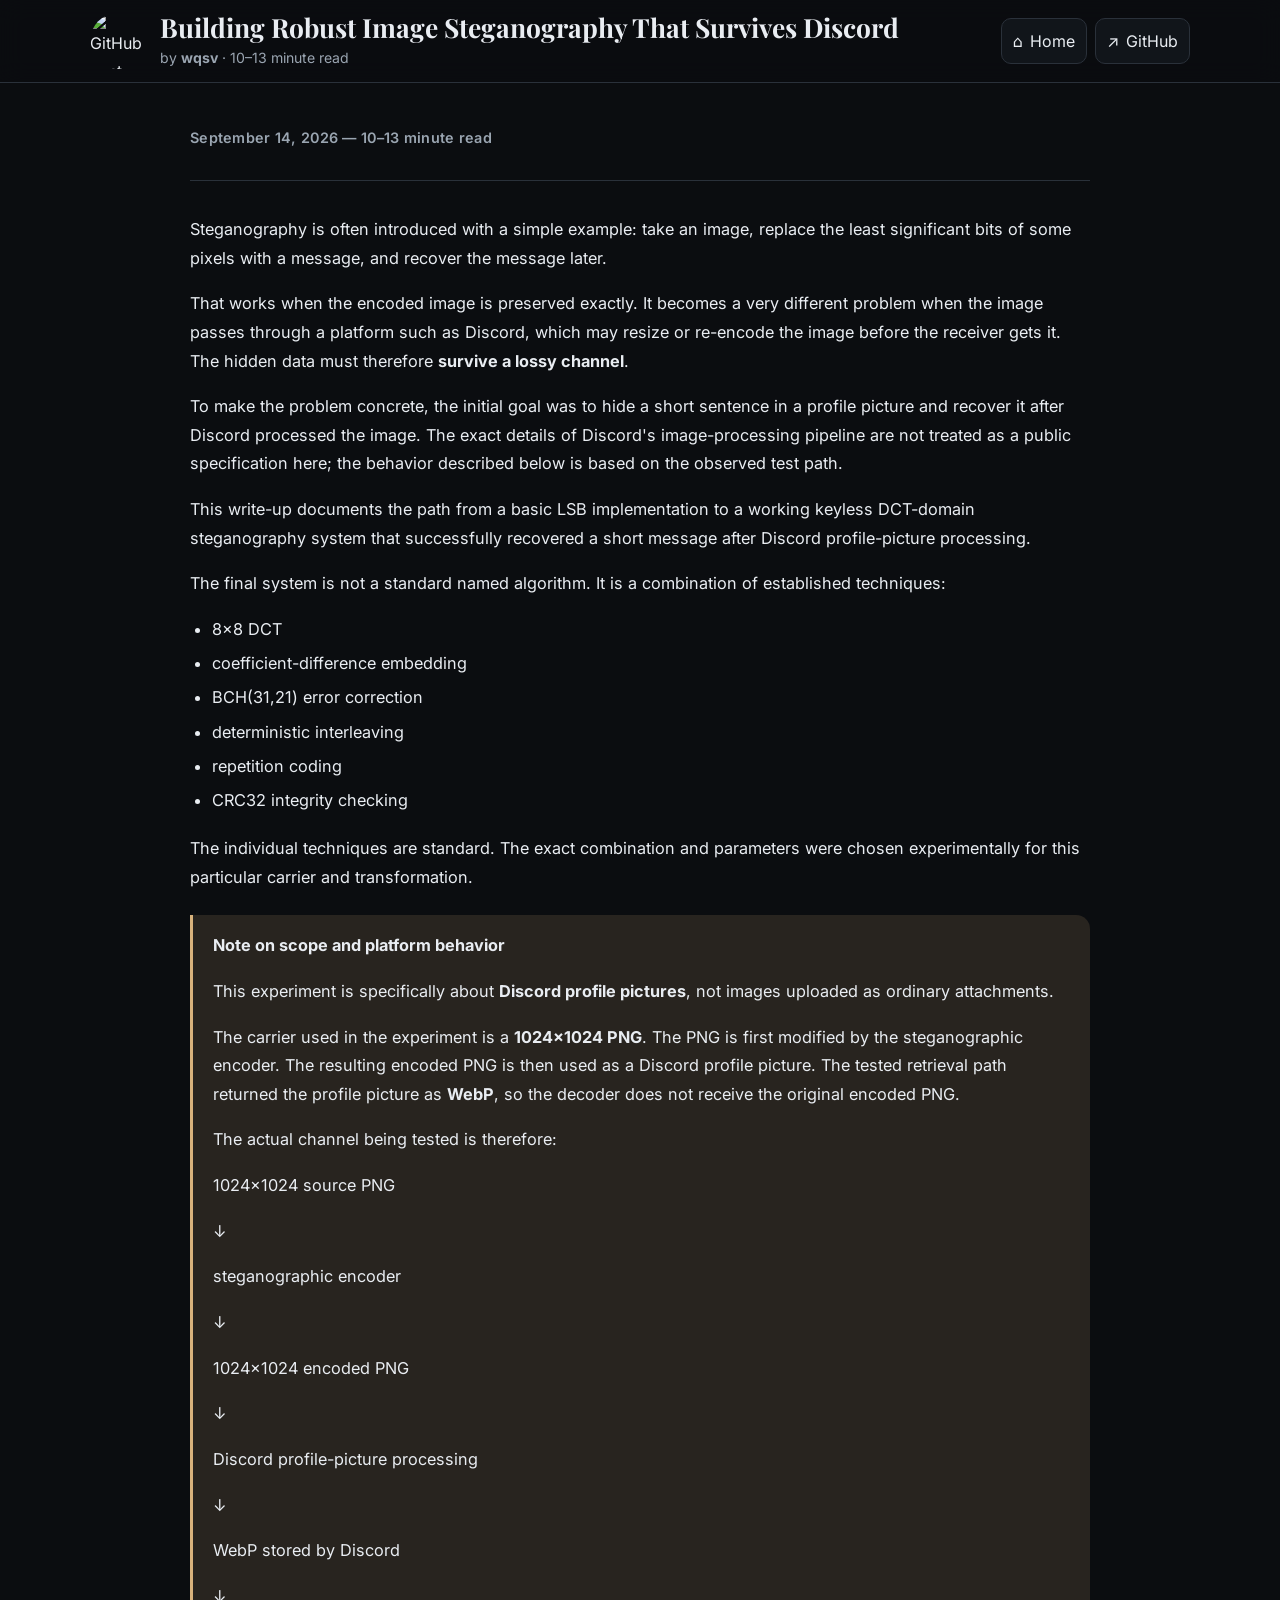
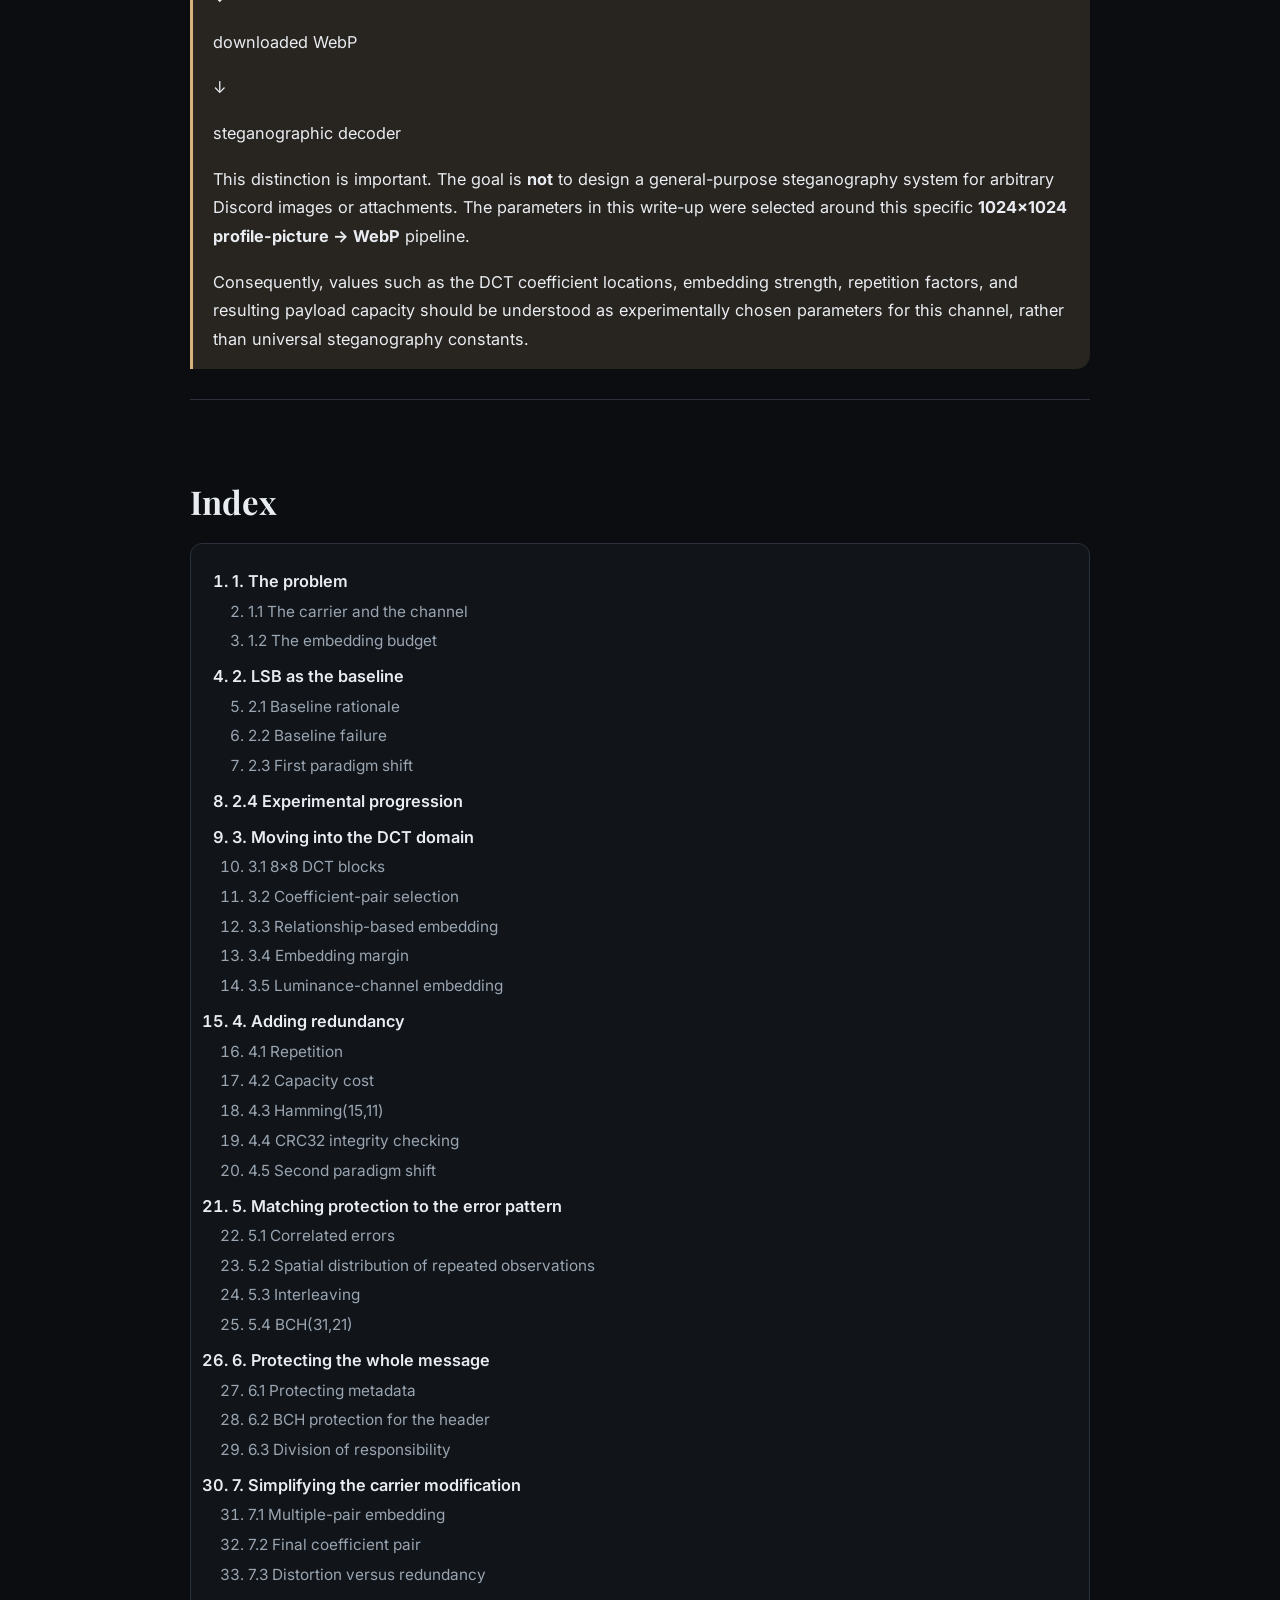
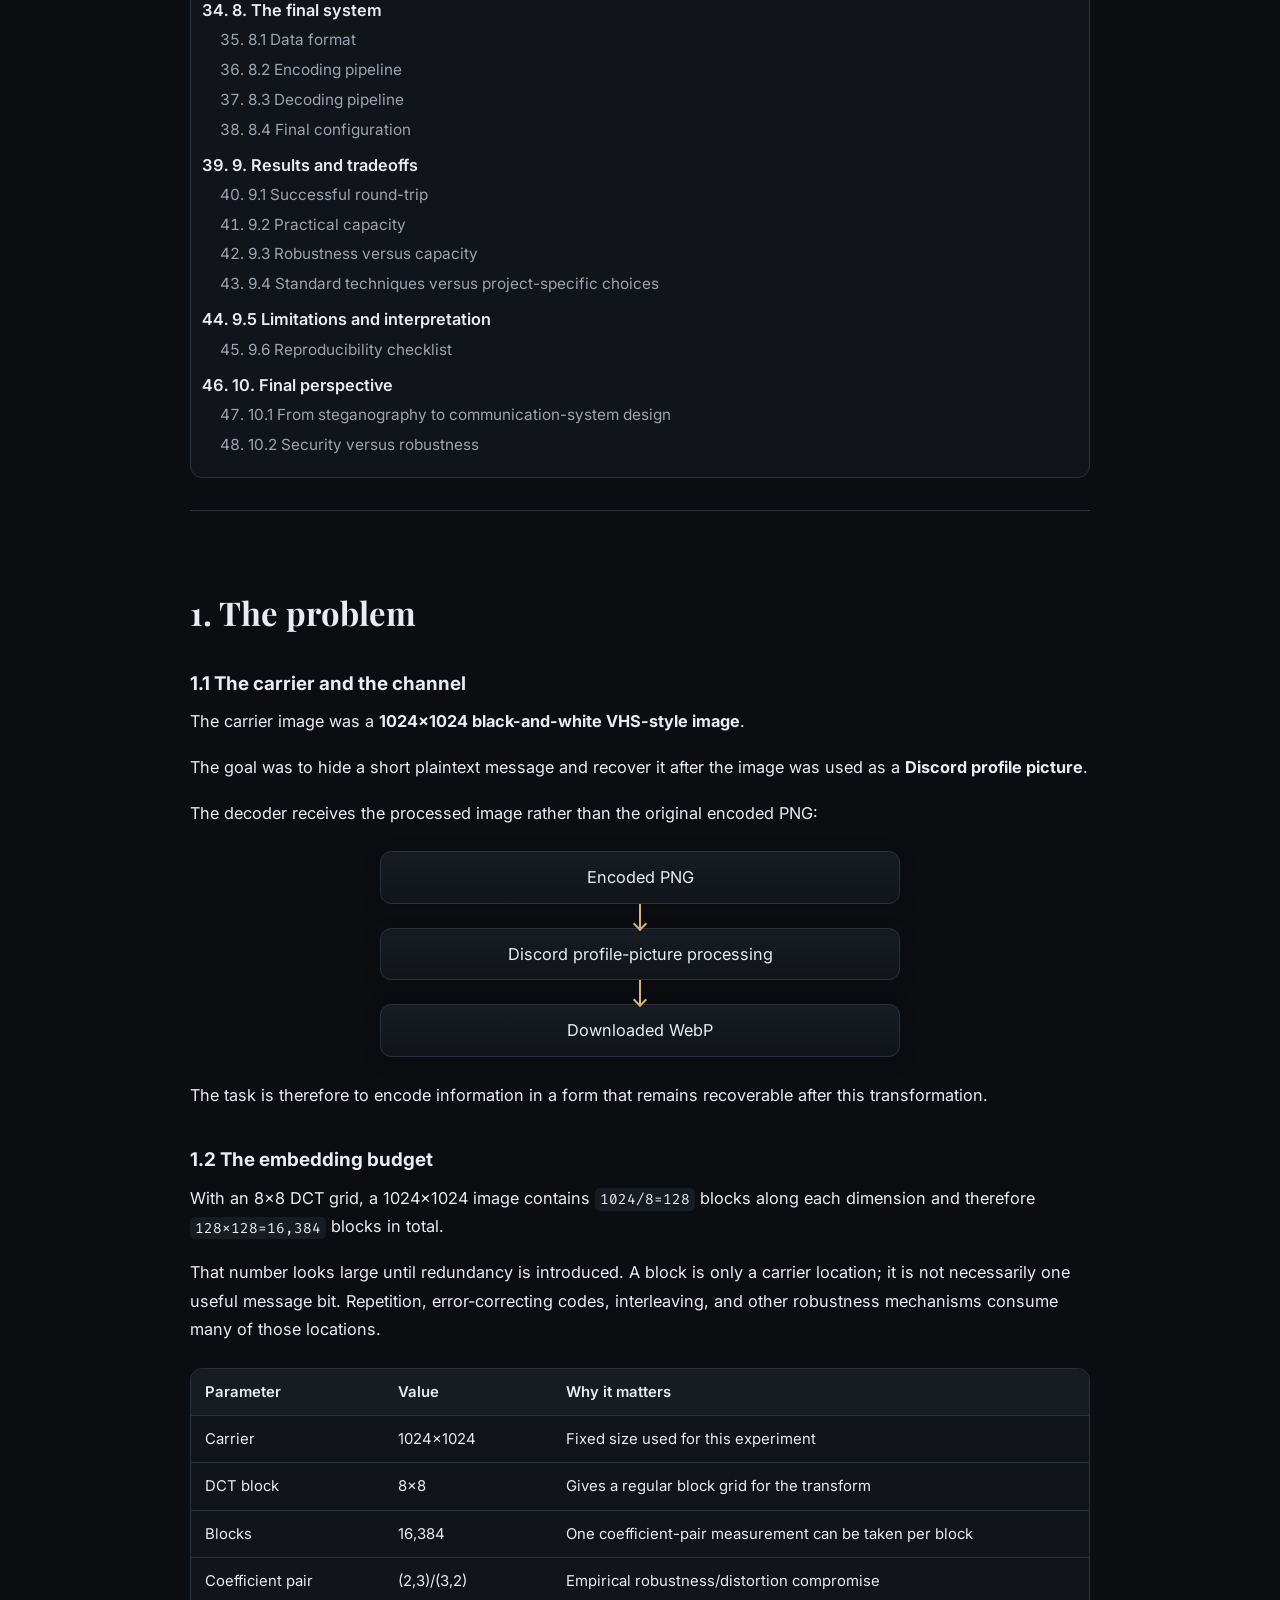
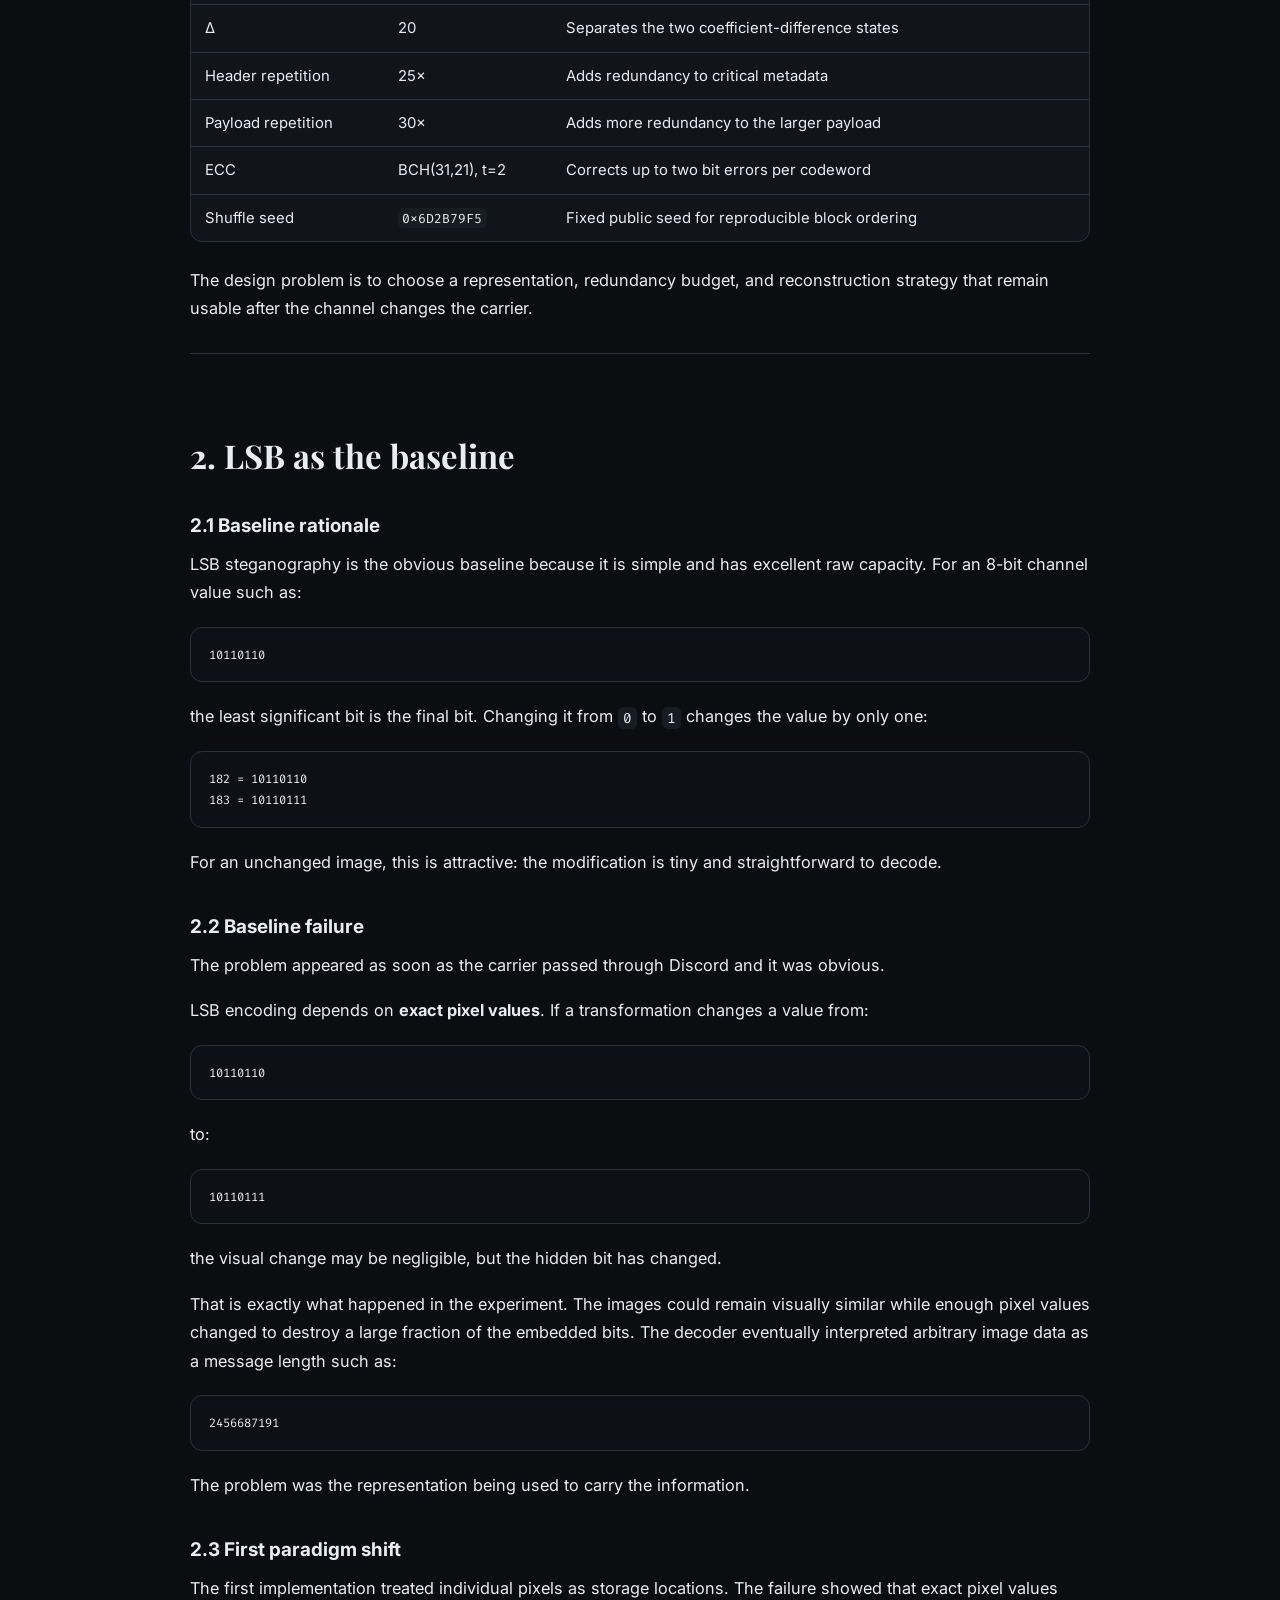
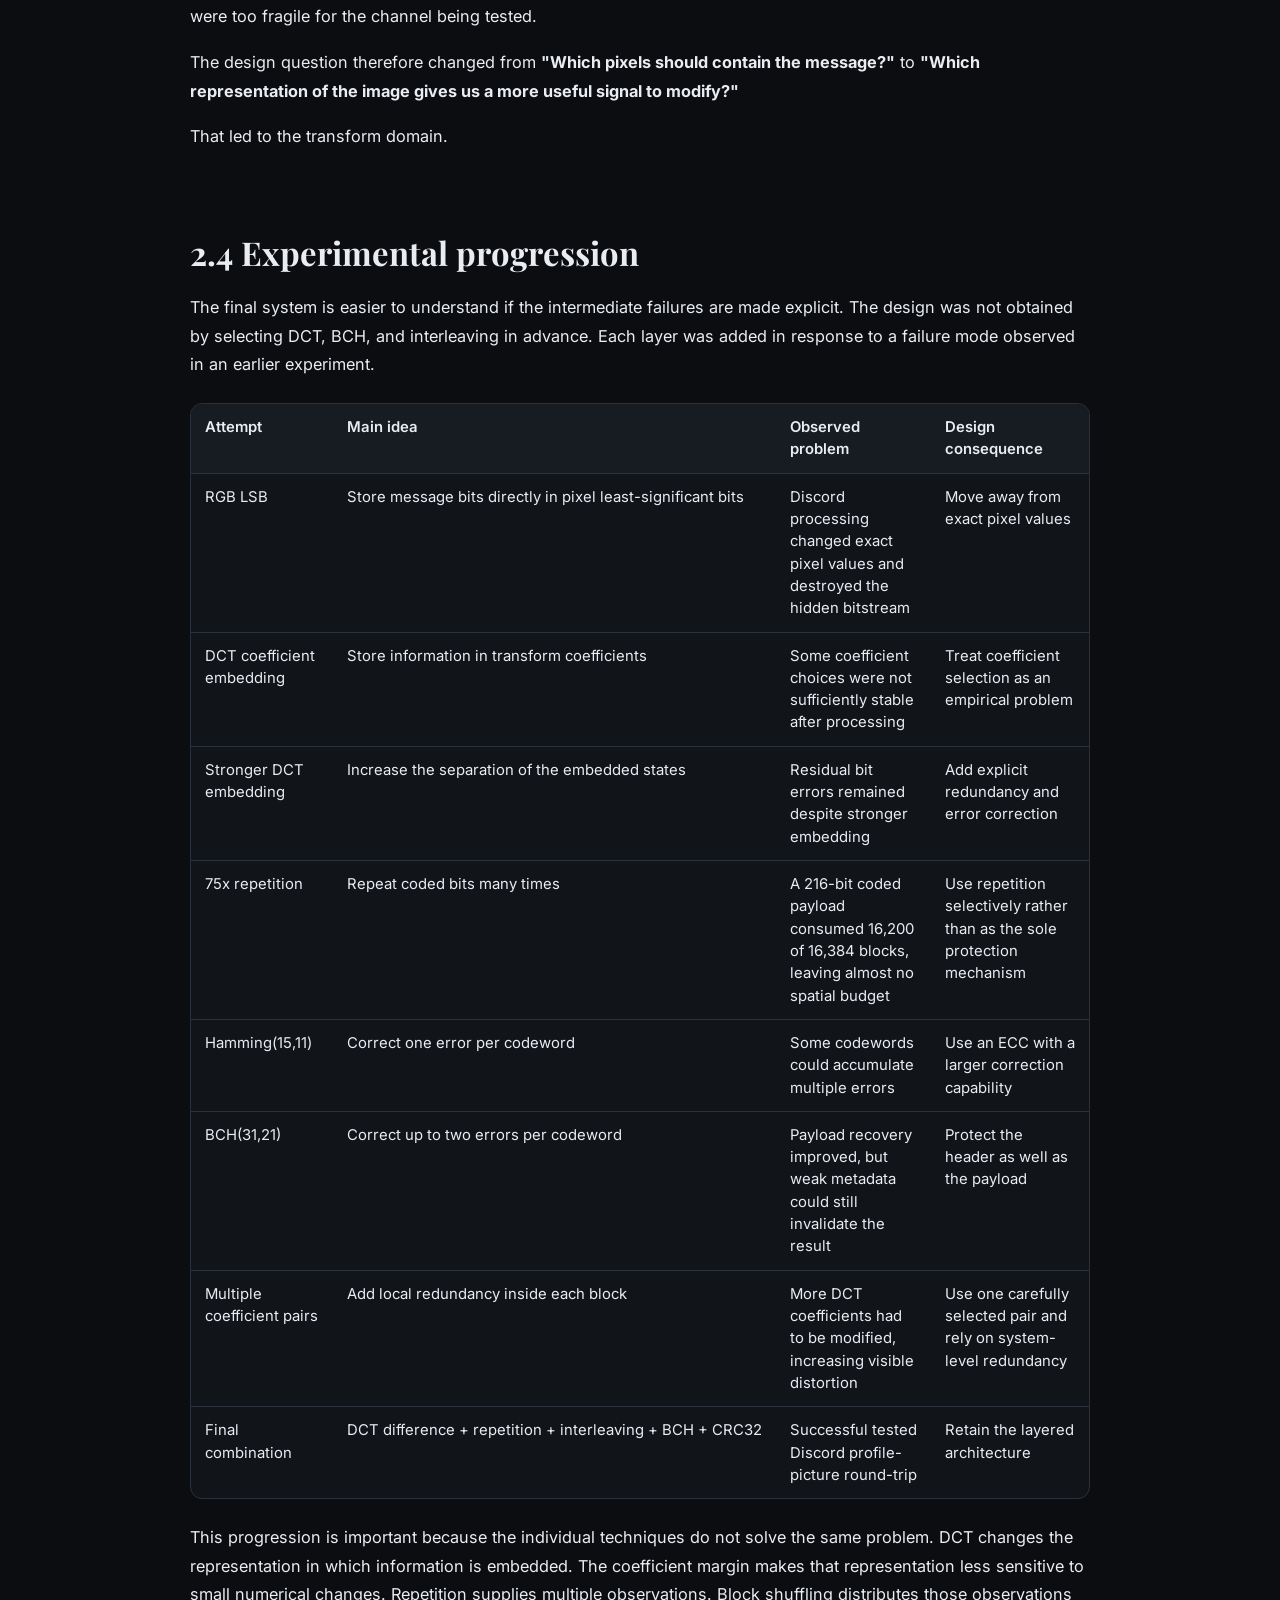
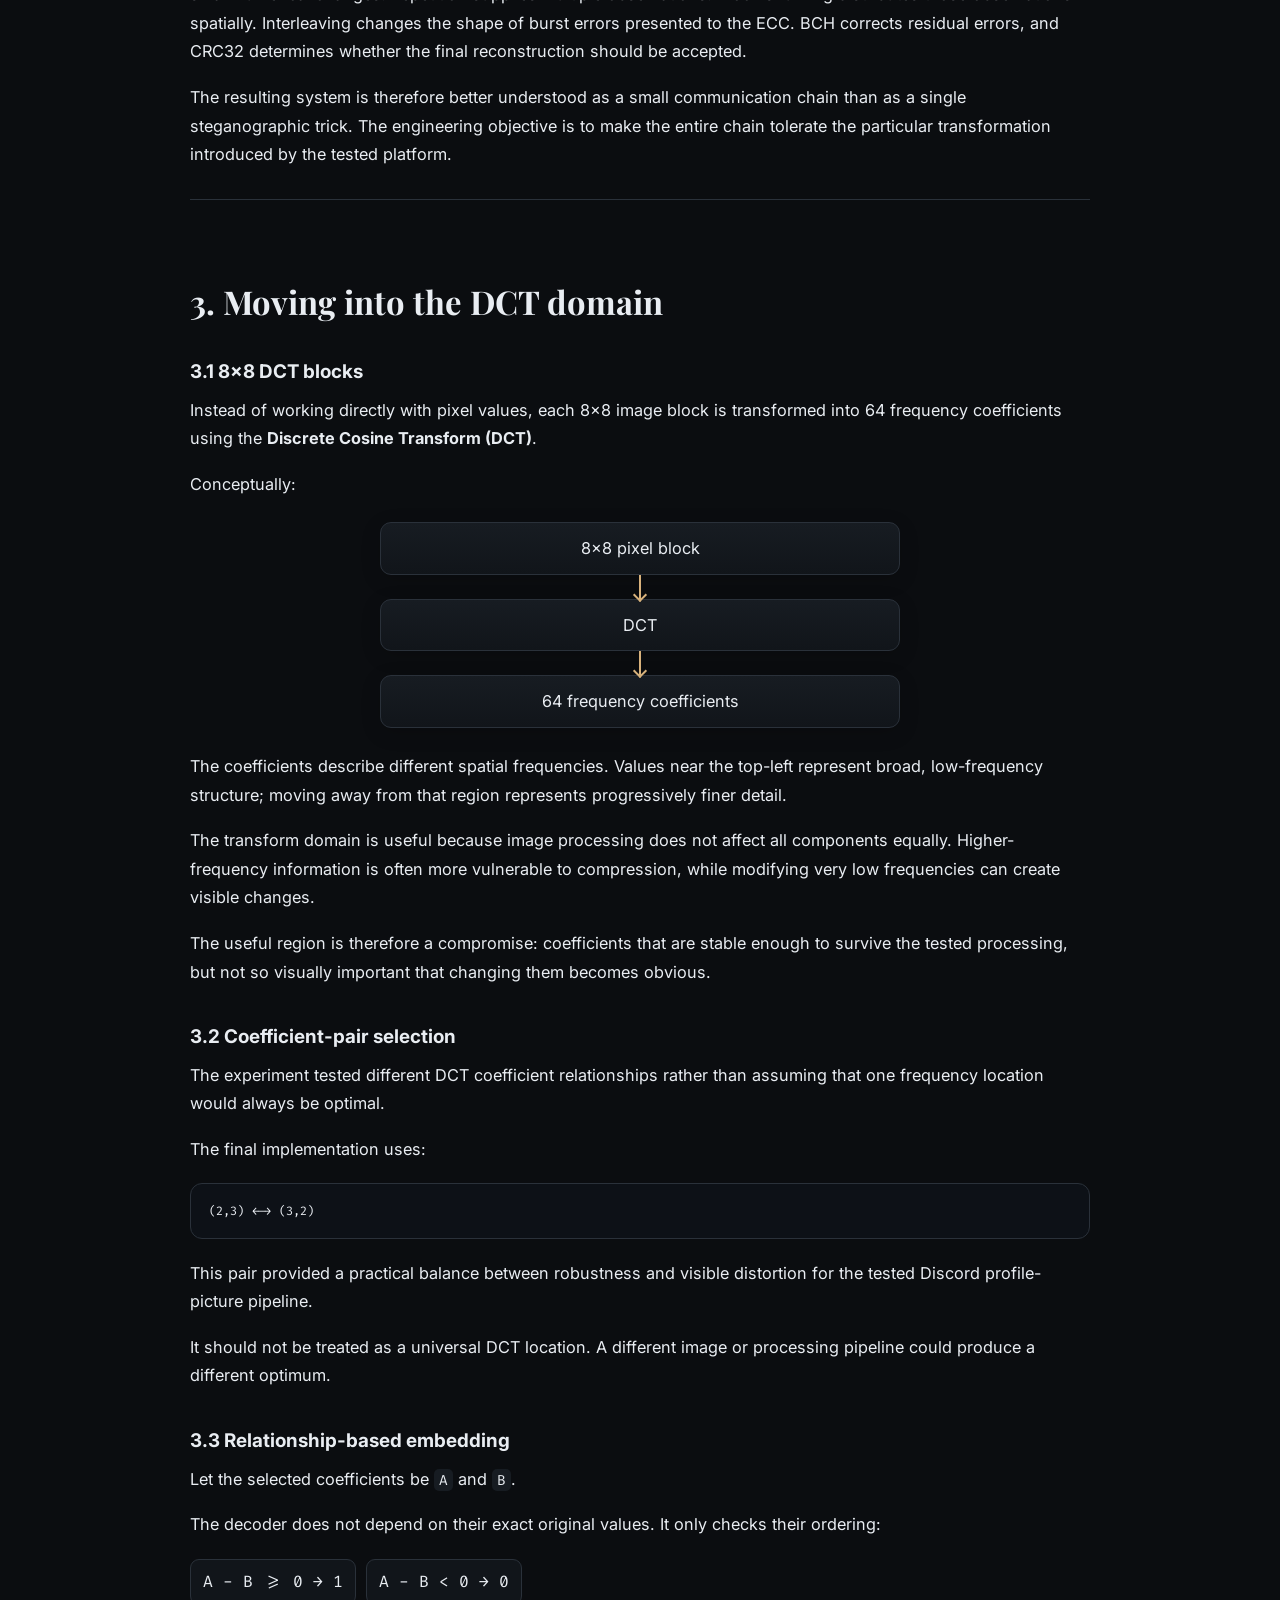
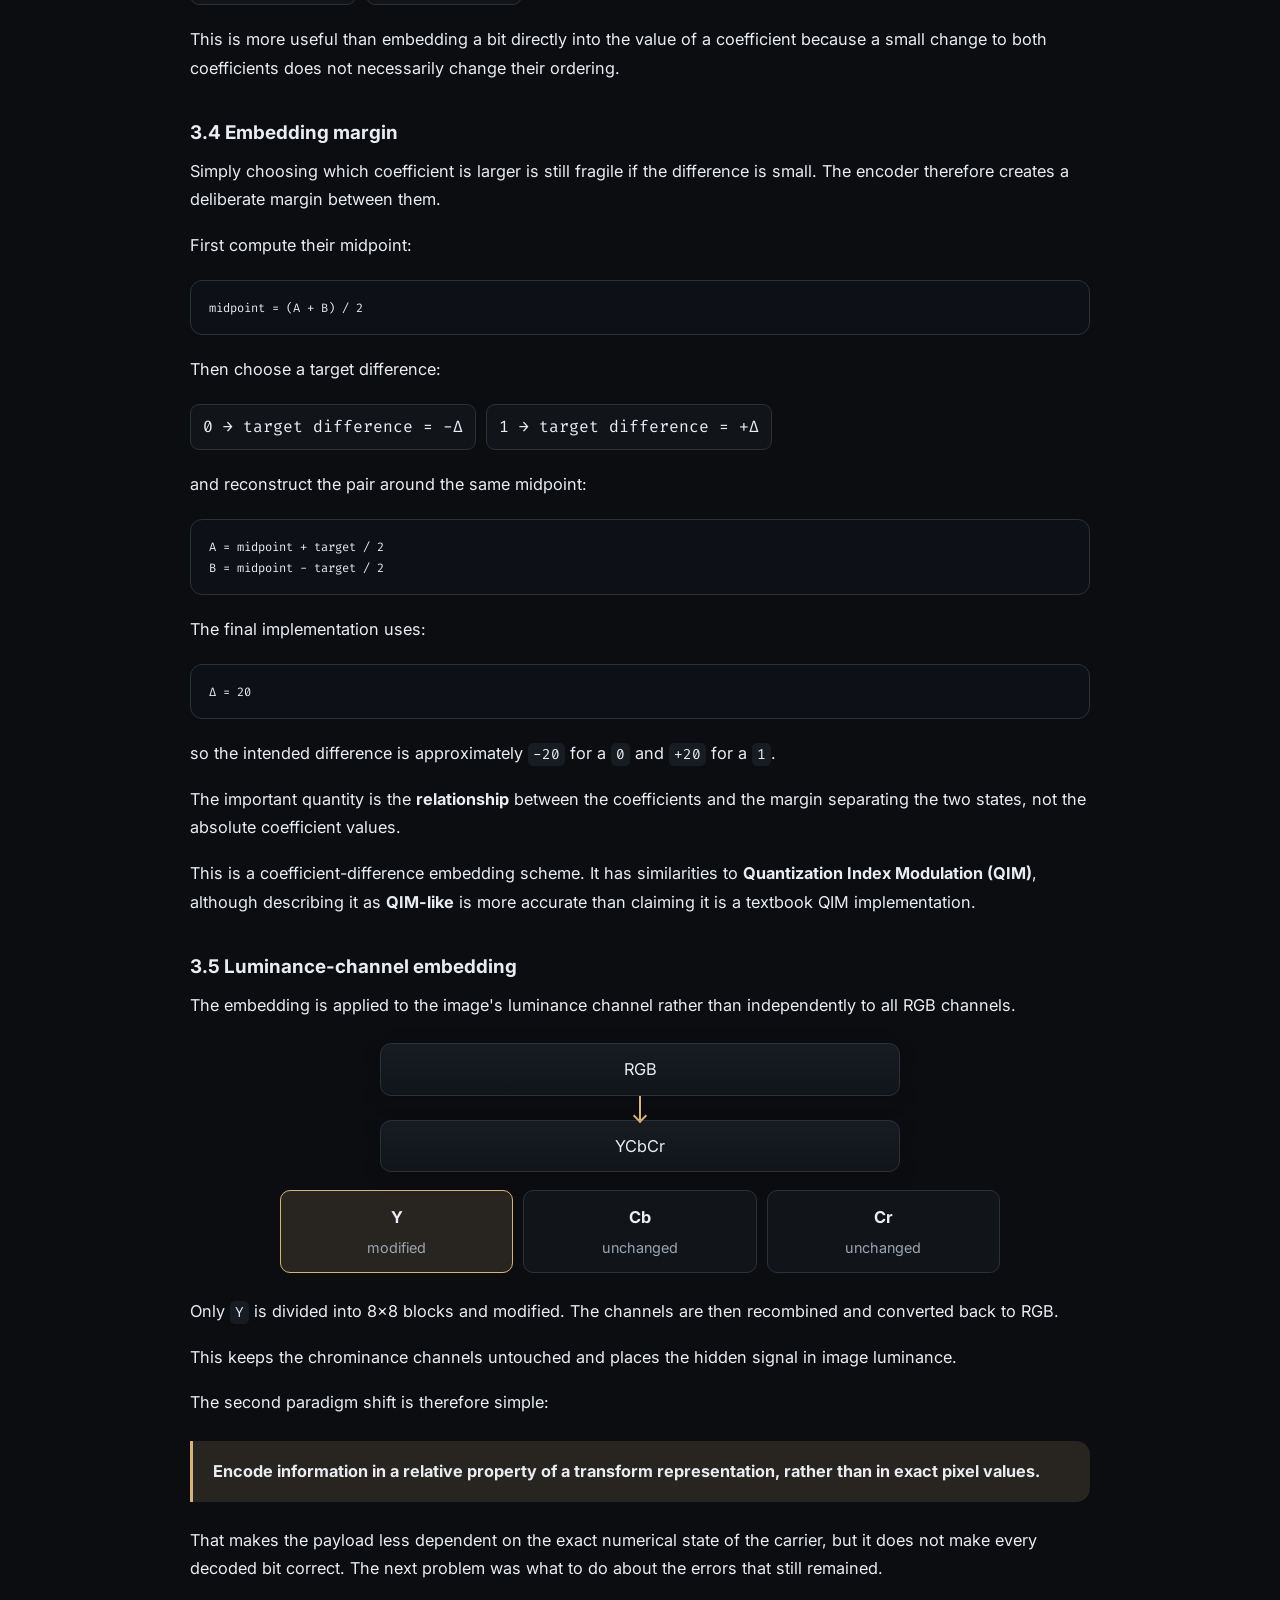
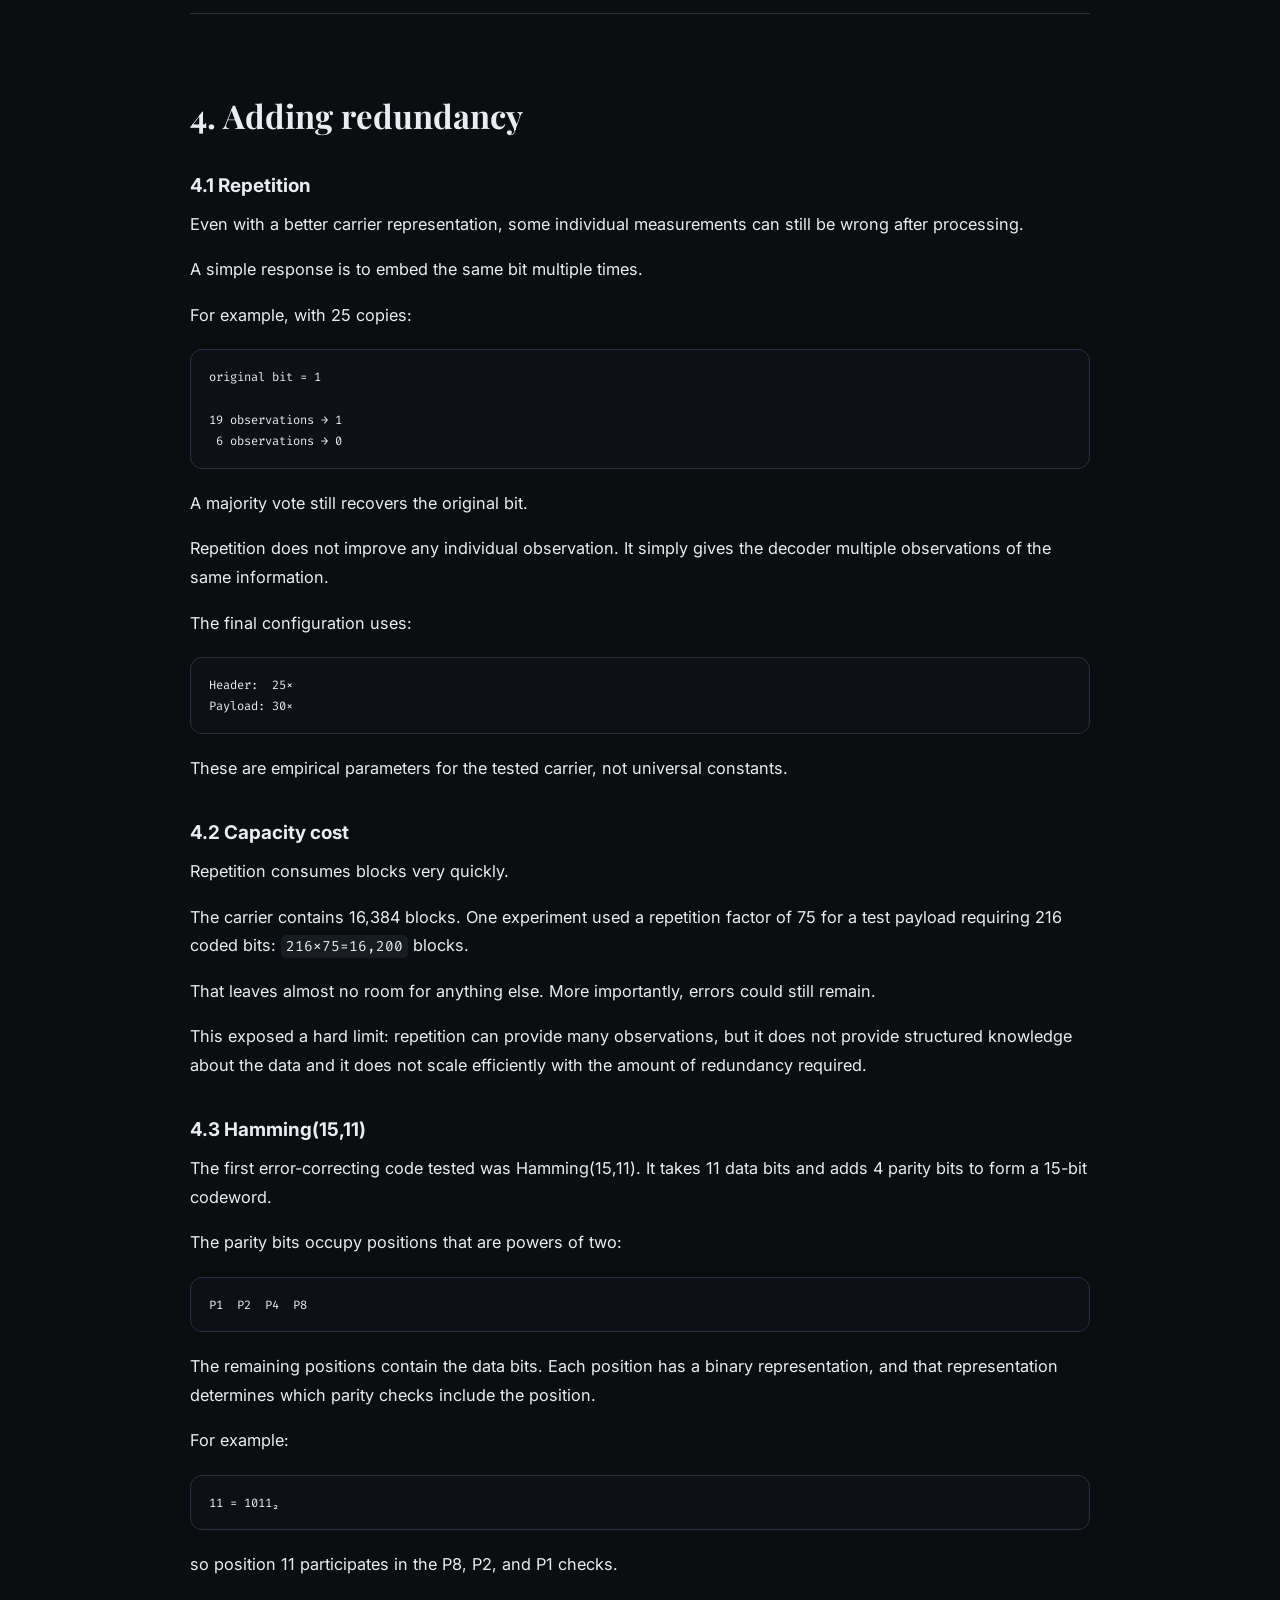
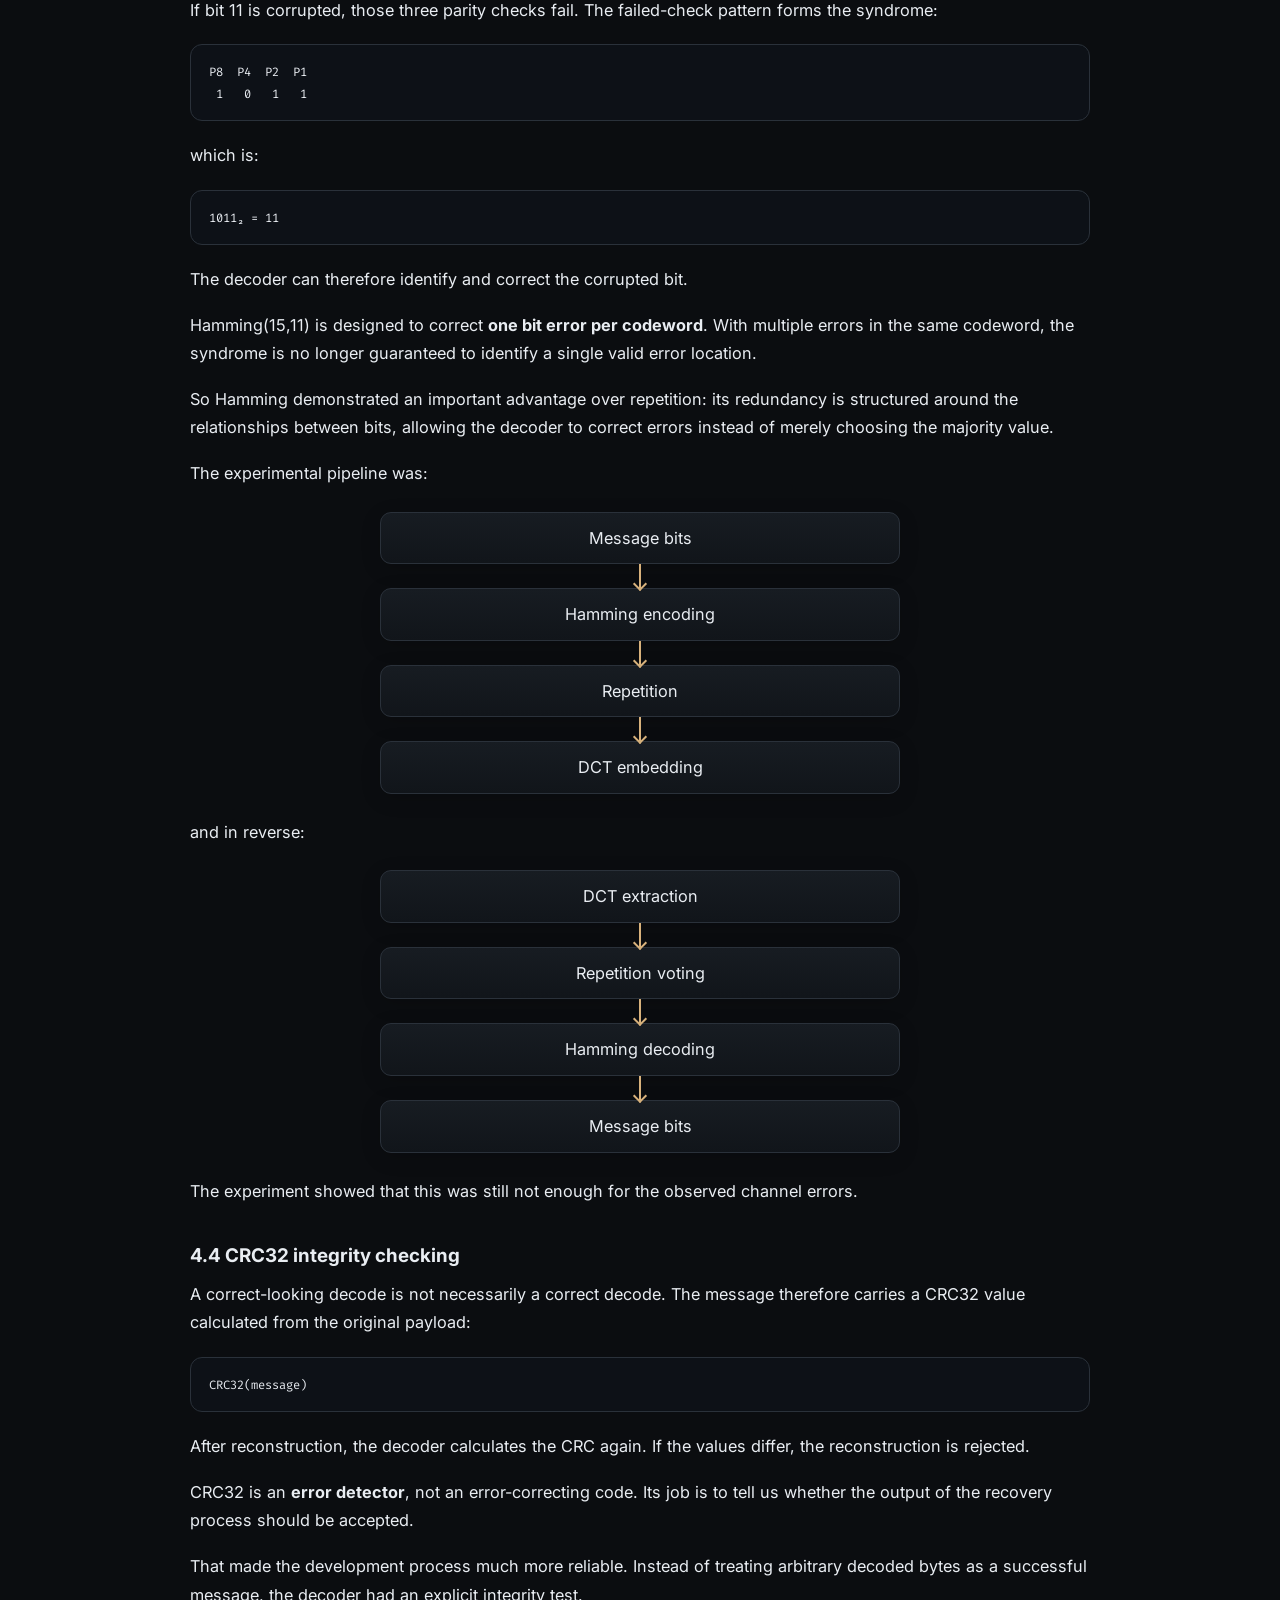
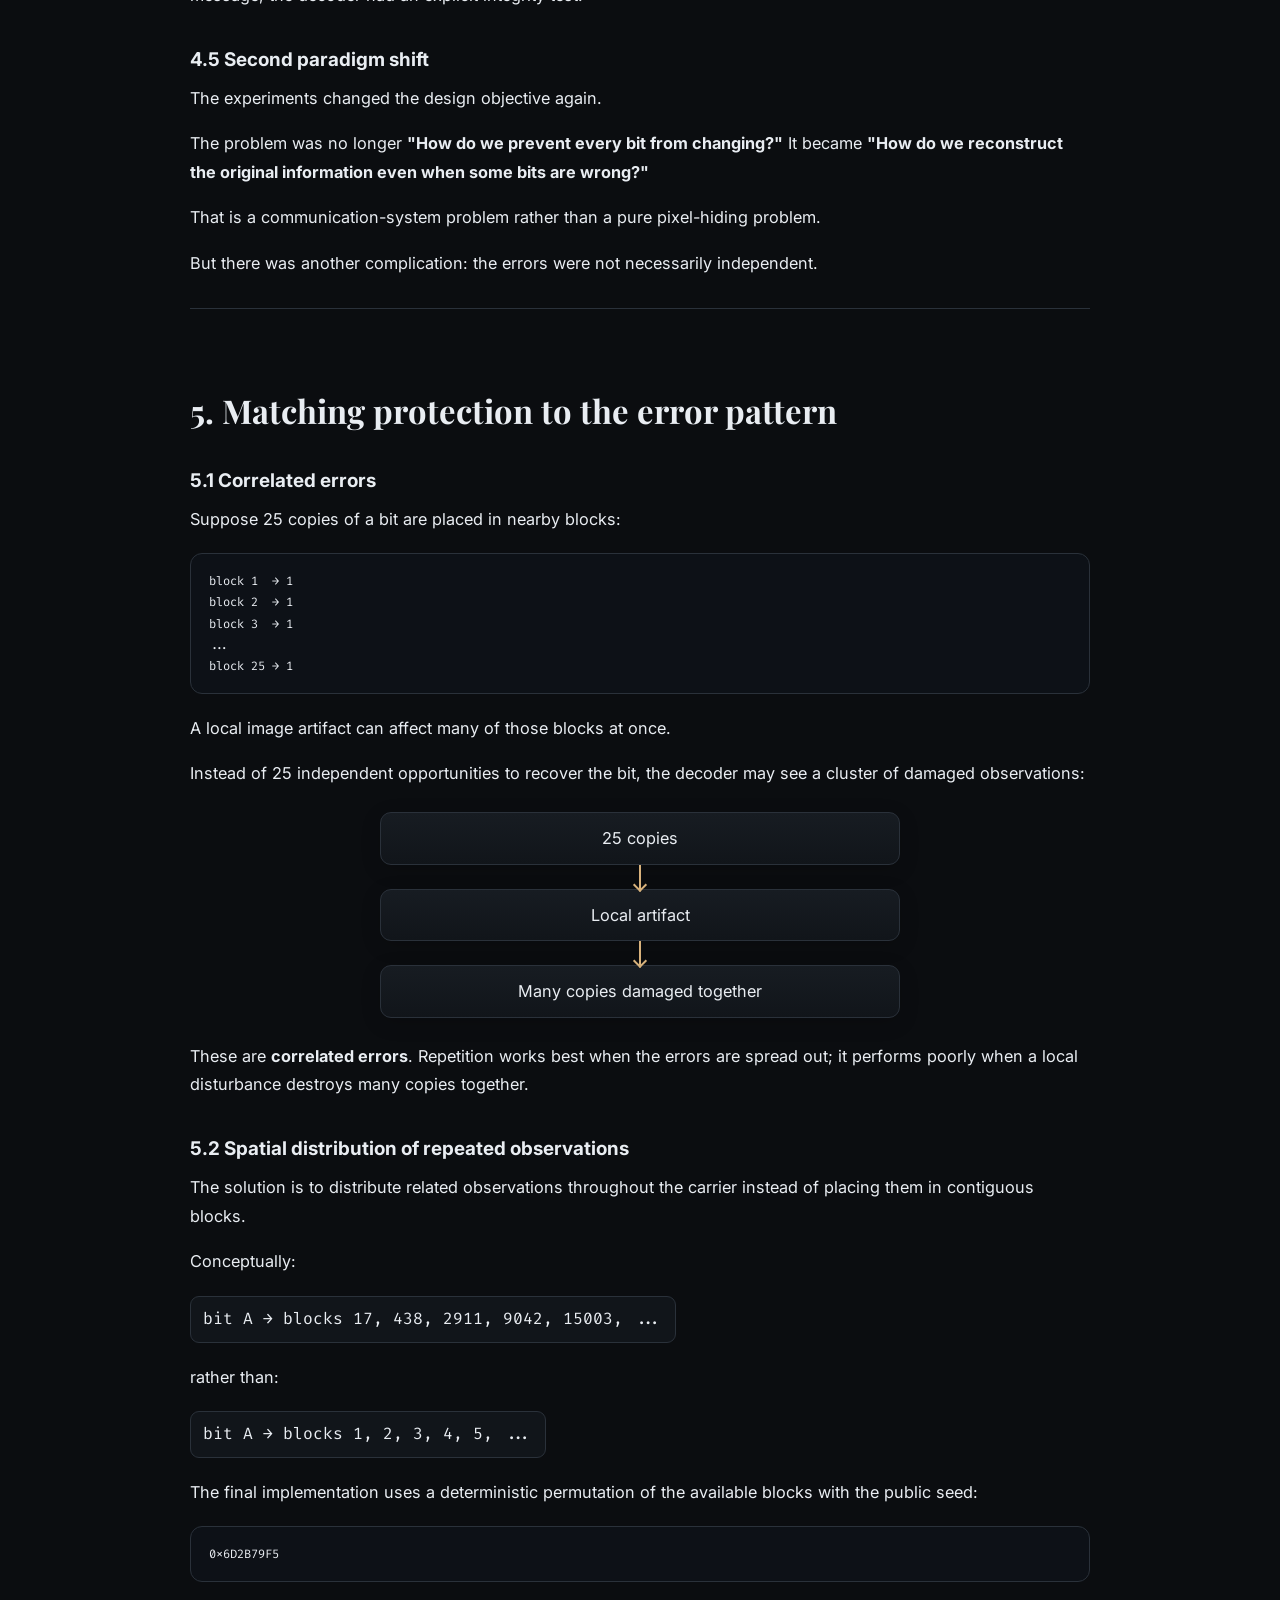
==== commit c6f617af: "f" ====
--- a/2026/09/14-discord-steganography.html
+++ b/2026/09/14-discord-steganography.html
@@ -1,59 +1,227 @@
 <!DOCTYPE html>
 <html lang="en" data-theme="">
 <head>
-  <meta charset="utf-8" />
-  <meta name="viewport" content="width=device-width, initial-scale=1, viewport-fit=cover" />
-  <title>Building Robust Image Steganography That Survives Discord - wqsv</title>
-
+  <meta charset="utf-8">
+  <meta name="viewport" content="width=device-width, initial-scale=1, viewport-fit=cover">
+  <meta name="description" content="A practical write-up on robust DCT-domain image steganography over a lossy Discord profile-picture channel.">
+  <title>Building Robust Image Steganography That Survives Discord — wqsv</title>
   <link rel="preconnect" href="https://fonts.googleapis.com">
   <link rel="preconnect" href="https://fonts.gstatic.com" crossorigin>
   <link href="https://fonts.googleapis.com/css2?family=Playfair+Display:ital,wght@0,600;0,700;1,700&family=Inter:wght@300;400;600&family=Fira+Code&display=swap" rel="stylesheet">
-
-  <link rel="stylesheet" href="https://cdnjs.cloudflare.com/ajax/libs/font-awesome/4.7.0/css/font-awesome.min.css">
-
-  <link rel="stylesheet" href="https://cdnjs.cloudflare.com/ajax/libs/highlight.js/11.8.0/styles/atom-one-dark.min.css">
-  <script src="https://cdnjs.cloudflare.com/ajax/libs/highlight.js/11.8.0/highlight.min.js"></script>
-  <script src="https://cdnjs.cloudflare.com/ajax/libs/highlight.js/11.11.1/languages/x86asm.min.js"></script>
-  <script src="https://cdnjs.cloudflare.com/ajax/libs/highlight.js/11.8.0/plugins/autoloader/highlightjs-autoloader.min.js"></script>
-
-  <link rel="stylesheet" href="../../blogpost.css">
+  <style>
+:root{
+  --bg:#0b0d10;
+  --surface:#11151a;
+  --surface-2:#171c22;
+  --text:#e9edf2;
+  --muted:#9aa5b1;
+  --border:#2a313a;
+  --accent:#d8b27c;
+  --accent-soft:rgba(216,178,124,.14);
+  --max:900px;
+  --radius:14px;
+}
+*{box-sizing:border-box}
+html{scroll-behavior:smooth;background:var(--bg)}
+body{
+  margin:0;background:var(--bg);color:var(--text);
+  font-family:Inter,system-ui,-apple-system,BlinkMacSystemFont,"Segoe UI",sans-serif;
+  line-height:1.75;
+}
+a{color:inherit}
+.bp-header{
+  position:sticky;top:0;z-index:20;
+  background:rgba(11,13,16,.92);
+  backdrop-filter:blur(12px);
+  border-bottom:1px solid var(--border);
+}
+.bp-header-inner{
+  width:min(calc(100% - 32px),1100px);margin:auto;
+  min-height:82px;display:flex;align-items:center;
+  justify-content:space-between;gap:24px;
+}
+.bp-meta-left{display:flex;align-items:center;gap:14px;min-width:0}
+.gh-avatar{border-radius:50%;flex:0 0 auto}
+.bp-title-wrap{min-width:0}
+.bp-title{
+  margin:0;font-family:"Playfair Display",Georgia,serif;
+  font-size:clamp(1.15rem,2.4vw,1.65rem);line-height:1.15;
+}
+.bp-sub{margin:4px 0 0;color:var(--muted);font-size:.88rem}
+.bp-nav{display:flex;gap:8px;flex:0 0 auto}
+.nav-btn{
+  display:inline-flex;align-items:center;gap:7px;padding:8px 11px;
+  border:1px solid var(--border);border-radius:10px;text-decoration:none;
+  background:var(--surface);color:var(--text);
+}
+.nav-btn:hover{background:var(--surface-2)}
+.bp-main{width:min(calc(100% - 32px),var(--max));margin:0 auto}
+.post-article{padding:42px 0 80px}
+.article-head{margin-bottom:34px}
+.reading-meta{margin:0;color:var(--muted);font-size:.9rem;font-weight:600;letter-spacing:.02em}
+hr{border:0;border-top:1px solid var(--border);margin:30px 0}
+.article-body{font-size:1.02rem}
+.article-body p{margin:0 0 1.05em}
+.article-body h3{
+  margin:2.5em 0 .65em;
+  font-family:"Playfair Display",Georgia,serif;
+  font-size:clamp(1.65rem,3vw,2.05rem);line-height:1.2;
+  scroll-margin-top:110px;
+}
+.article-body h4{
+  margin:2em 0 .6em;font-size:1.18rem;line-height:1.35;
+  scroll-margin-top:110px;
+}
+.article-body ul,.article-body ol{padding-left:1.4rem;margin:0 0 1.2em}
+.article-body li{margin:.35em 0}
+.article-body blockquote{
+  margin:1.5rem 0;padding:1rem 1.25rem;
+  border-left:3px solid var(--accent);
+  background:var(--accent-soft);
+  border-radius:0 var(--radius) var(--radius) 0;
+}
+.article-body blockquote p:last-child{margin-bottom:0}
+.article-body code{
+  font-family:"Fira Code",ui-monospace,SFMono-Regular,Menlo,monospace;
+  font-size:.88em;background:var(--surface-2);padding:.12em .35em;border-radius:5px;
+}
+.code-wrap{
+  width:100%;margin:1.25rem 0;
+}
+.code-block{
+  margin:0;max-width:100%;overflow:auto;
+  border:1px solid var(--border);border-radius:12px;
+  background:#0d1117;padding:1rem 1.1rem;
+  font:0.86rem/1.55 "Fira Code",ui-monospace,SFMono-Regular,Menlo,monospace;
+  white-space:pre;
+}
+.code-block code{background:none;padding:0}
+.table-wrap{
+  width:100%;overflow-x:auto;margin:1.5rem 0;
+  border:1px solid var(--border);border-radius:12px;
+  background:var(--surface);
+}
+.data-table{
+  width:100%;min-width:620px;border-collapse:collapse;
+  border:0;font-size:.93rem;line-height:1.5;
+}
+.data-table th,.data-table td{
+  padding:12px 14px;border-bottom:1px solid var(--border);
+  text-align:left;vertical-align:top;
+}
+.data-table th{font-weight:600;background:var(--surface-2)}
+.data-table tr:last-child td{border-bottom:0}
+.data-table td:nth-child(2){white-space:nowrap}
+.toc{
+  margin:1rem 0 2rem;padding:1rem 1.2rem;
+  border:1px solid var(--border);border-radius:12px;background:var(--surface);
+}
+.toc ol{margin:0;padding-left:1.35rem}
+.toc li{margin:.18rem 0}
+.toc .toc-section{margin-top:.45rem;font-weight:600}
+.toc .toc-sub{font-weight:400;margin-left:1rem;font-size:.94em;color:var(--muted)}
+.toc a{text-decoration:none}
+.toc a:hover{text-decoration:underline}
+.flow,.pipeline,.flow-branch{
+  width:min(100%,720px);margin:1.5rem auto;
+  display:flex;flex-direction:column;align-items:center;
+}
+.flow-node{
+  width:min(100%,520px);padding:11px 16px;text-align:center;
+  border:1px solid var(--border);border-radius:11px;
+  background:linear-gradient(180deg,var(--surface-2),var(--surface));
+  box-shadow:0 5px 20px rgba(0,0,0,.16);
+}
+.flow-node small{color:var(--muted)}
+.flow-arrow{
+  width:2px;height:24px;background:var(--accent);position:relative;
+}
+.flow-arrow::after{
+  content:"";position:absolute;left:50%;bottom:-1px;
+  width:8px;height:8px;border-right:2px solid var(--accent);
+  border-bottom:2px solid var(--accent);transform:translateX(-50%) rotate(45deg);
+}
+.flow.stack .flow-node{}
+.flow-branch .branch-grid{
+  width:100%;display:grid;grid-template-columns:repeat(3,1fr);
+  gap:10px;margin-top:18px;
+}
+.branch-card{
+  padding:12px;border:1px solid var(--border);border-radius:10px;
+  background:var(--surface);display:flex;flex-direction:column;gap:3px;
+  text-align:center;
+}
+.branch-card span,.responsibility span,.pipeline-branch span{color:var(--muted);font-size:.9rem}
+.branch-card.active{border-color:var(--accent);background:var(--accent-soft)}
+.compare-flow,.responsibility-grid{
+  display:grid;grid-template-columns:repeat(2,minmax(0,1fr));gap:12px;
+  margin:1.5rem 0;
+}
+.compare-flow-card,.responsibility{
+  padding:14px;border:1px solid var(--border);border-radius:12px;
+  background:var(--surface);display:flex;flex-direction:column;gap:4px;
+}
+.responsibility-grid{grid-template-columns:repeat(4,minmax(0,1fr))}
+.split-grid{
+  width:100%;display:grid;grid-template-columns:repeat(2,minmax(0,1fr));
+  gap:12px;margin:14px 0;
+}
+.pipeline-branch{
+  padding:14px;border:1px solid var(--border);border-radius:12px;
+  background:var(--surface);display:flex;flex-direction:column;gap:6px;text-align:center;
+}
+.merge-line{width:50%;height:18px;border-bottom:2px solid var(--accent);border-left:2px solid transparent;border-right:2px solid transparent}
+.relation-list{
+  display:flex;flex-wrap:wrap;gap:10px;margin:1rem 0;
+}
+.inline-relation{
+  display:inline-block;padding:8px 12px;border:1px solid var(--border);
+  border-radius:9px;background:var(--surface);font-family:"Fira Code",monospace;
+}
+.bp-footer{border-top:1px solid var(--border);color:var(--muted)}
+.bp-footer-inner{width:min(calc(100% - 32px),1100px);margin:auto;padding:20px 0}
+@media (max-width:700px){
+  .bp-header-inner{min-height:70px}
+  .bp-title{font-size:1.08rem}
+  .bp-sub{font-size:.78rem}
+  .nav-text{display:none}
+  .post-article{padding-top:28px}
+  .article-body{font-size:.98rem}
+  .flow-branch .branch-grid,.split-grid,.responsibility-grid,.compare-flow{
+    grid-template-columns:1fr;
+  }
+  .data-table{min-width:560px}
+  .bp-main{width:min(calc(100% - 22px),var(--max))}
+}
+</style>
 </head>
 <body>
   <header class="bp-header" role="banner" aria-label="Post header">
     <div class="bp-header-inner">
       <div class="bp-meta-left">
-        <img class="gh-avatar" src="https://avatars.githubusercontent.com/u/132809543" alt="GitHub avatar for wqsv" width="72" height="72" />
+        <img class="gh-avatar" src="https://avatars.githubusercontent.com/u/132809543" alt="GitHub avatar for wqsv" width="56" height="56" loading="lazy">
         <div class="bp-title-wrap">
           <h1 class="bp-title">Building Robust Image Steganography That Survives Discord</h1>
-          <p class="bp-sub">by <strong>wqsv</strong> · 10-13 minute read</p>
+          <p class="bp-sub">by <strong>wqsv</strong> · 10–13 minute read</p>
         </div>
       </div>
-
-      <nav class="bp-nav" role="navigation" aria-label="Post navigation">
-        <a id="go-back" class="nav-btn" href="/" title="Home" aria-label="Go to home (root)">
-          <i class="fa fa-home" aria-hidden="true"></i>
-          <span class="nav-text">Home</span>
-        </a>
-
-        <a class="nav-btn" href="https://github.com/wqsv" target="_blank" rel="noopener noreferrer" title="Open GitHub profile" aria-label="Open GitHub profile">
-          <i class="fa fa-github" aria-hidden="true"></i>
-          <span class="nav-text">GitHub</span>
-        </a>
+      <nav class="bp-nav" aria-label="Post navigation">
+        <a id="go-back" class="nav-btn" href="/" title="Home"><span aria-hidden="true">⌂</span><span class="nav-text">Home</span></a>
+        <a class="nav-btn" href="https://github.com/wqsv" target="_blank" rel="noopener noreferrer" title="Open GitHub profile"><span aria-hidden="true">↗</span><span class="nav-text">GitHub</span></a>
       </nav>
     </div>
   </header>
 
   <main class="bp-main" role="main">
-    <article class="post-article" itemscope itemtype="http://schema.org/Article">
+    <article class="post-article" itemscope itemtype="https://schema.org/Article">
       <header class="article-head">
-        <h2 class="reading-meta">September 14, 2026 --- 10-13 Minute Read</h2>
+        <h2 class="reading-meta">September 14, 2026 — 10–13 minute read</h2>
         <hr>
       </header>
-
       <section class="article-body" itemprop="articleBody">
         <p>Steganography is often introduced with a simple example: take an image, replace the least significant bits of some pixels with a message, and recover the message later.</p>
         <p>That works when the encoded image is preserved exactly. It becomes a very different problem when the image passes through a platform such as Discord, which may resize or re-encode the image before the receiver gets it. The hidden data must therefore <strong>survive a lossy channel</strong>.</p>
-        <p>To make the problem concrete, the initial goal was to hide a short sentence in a profile picture and recover it after Discord processed the image. AFAIK, there's no information on how Discord re-encodes images.</p>
+        <p>To make the problem concrete, the initial goal was to hide a short sentence in a profile picture and recover it after Discord processed the image. The exact details of Discord's image-processing pipeline are not treated as a public specification here; the behavior described below is based on the observed test path.</p>
         <p>This write-up documents the path from a basic LSB implementation to a working keyless DCT-domain steganography system that successfully recovered a short message after Discord profile-picture processing.</p>
         <p>The final system is not a standard named algorithm. It is a combination of established techniques:</p>
         <ul>
@@ -68,9 +236,9 @@
         <blockquote>
         <p><strong>Note on scope and platform behavior</strong></p>
         <p>This experiment is specifically about <strong>Discord profile pictures</strong>, not images uploaded as ordinary attachments.</p>
-        <p>The carrier used in the experiment is a <strong>1024x1024 PNG</strong>. The PNG is first modified by the steganographic encoder. The resulting encoded PNG is then used as a Discord profile picture. Discord processes and stores the profile picture as <strong>WebP</strong>, so the decoder does not receive the original encoded PNG.</p>
+        <p>The carrier used in the experiment is a <strong>1024x1024 PNG</strong>. The PNG is first modified by the steganographic encoder. The resulting encoded PNG is then used as a Discord profile picture. The tested retrieval path returned the profile picture as <strong>WebP</strong>, so the decoder does not receive the original encoded PNG.</p>
         <p>The actual channel being tested is therefore:</p>
-        <p>``` text</p>
+        
         <p>1024x1024 source PNG</p>
         <p>        ↓</p>
         <p>steganographic encoder</p>
@@ -84,112 +252,84 @@
         <p>downloaded WebP</p>
         <p>        ↓</p>
         <p>steganographic decoder</p>
-        <p>```</p>
+        
         <p>This distinction is important. The goal is <strong>not</strong> to design a general-purpose steganography system for arbitrary Discord images or attachments. The parameters in this write-up were selected around this specific <strong>1024x1024 profile-picture → WebP</strong> pipeline.</p>
         <p>Consequently, values such as the DCT coefficient locations, embedding strength, repetition factors, and resulting payload capacity should be understood as experimentally chosen parameters for this channel, rather than universal steganography constants.</p>
         </blockquote>
         <hr>
         <h3 id="index">Index</h3>
-        <ul>
-        <li><a href="#contents" target="_blank" rel="noopener noreferrer">Contents</a></li>
-        <li><a href="#1-the-problem" target="_blank" rel="noopener noreferrer">1. The problem</a></li>
-        <li>[1.1 The carrier and the</li>
-        </ul>
-        <p>channel](#11-the-carrier-and-the-channel)</p>
-        <ul>
-        <li><a href="#12-the-embedding-budget" target="_blank" rel="noopener noreferrer">1.2 The embedding budget</a></li>
-        <li><a href="#2-lsb-as-the-baseline" target="_blank" rel="noopener noreferrer">2. LSB as the baseline</a></li>
-        <li><a href="#21-baseline-rationale" target="_blank" rel="noopener noreferrer">2.1 Baseline rationale</a></li>
-        <li><a href="#22-baseline-failure" target="_blank" rel="noopener noreferrer">2.2 Baseline failure</a></li>
-        <li><a href="#23-first-paradigm-shift" target="_blank" rel="noopener noreferrer">2.3 First paradigm shift</a></li>
-        <li><a href="#24-experimental-progression" target="_blank" rel="noopener noreferrer">2.4 Experimental progression</a></li>
-        <li><a href="#3-moving-into-the-dct-domain" target="_blank" rel="noopener noreferrer">3. Moving into the DCT domain</a></li>
-        <li><a href="#31-8x8-dct-blocks" target="_blank" rel="noopener noreferrer">3.1 8x8 DCT blocks</a></li>
-        <li><a href="#32-coefficient-pair-selection" target="_blank" rel="noopener noreferrer">3.2 Coefficient-pair selection</a></li>
-        <li>[3.3 Relationship-based</li>
-        </ul>
-        <p>embedding](#33-relationship-based-embedding)</p>
-        <ul>
-        <li><a href="#34-embedding-margin" target="_blank" rel="noopener noreferrer">3.4 Embedding margin</a></li>
-        <li>[3.5 Luminance-channel</li>
-        </ul>
-        <p>embedding](#35-luminance-channel-embedding)</p>
-        <ul>
-        <li><a href="#4-adding-redundancy" target="_blank" rel="noopener noreferrer">4. Adding redundancy</a></li>
-        <li><a href="#41-repetition" target="_blank" rel="noopener noreferrer">4.1 Repetition</a></li>
-        <li><a href="#42-capacity-cost" target="_blank" rel="noopener noreferrer">4.2 Capacity cost</a></li>
-        <li><a href="#43-hamming1511" target="_blank" rel="noopener noreferrer">4.3 Hamming(15,11)</a></li>
-        <li><a href="#44-crc32-integrity-checking" target="_blank" rel="noopener noreferrer">4.4 CRC32 integrity checking</a></li>
-        <li><a href="#45-second-paradigm-shift" target="_blank" rel="noopener noreferrer">4.5 Second paradigm shift</a></li>
-        <li>[5. Matching protection to the error</li>
-        </ul>
-        <p>pattern](#5-matching-protection-to-the-error-pattern)</p>
-        <ul>
-        <li><a href="#51-correlated-errors" target="_blank" rel="noopener noreferrer">5.1 Correlated errors</a></li>
-        <li>[5.2 Spatial distribution of repeated</li>
-        </ul>
-        <p>observations](#52-spatial-distribution-of-repeated-observations)</p>
-        <ul>
-        <li><a href="#53-interleaving" target="_blank" rel="noopener noreferrer">5.3 Interleaving</a></li>
-        <li><a href="#54-bch3121" target="_blank" rel="noopener noreferrer">5.4 BCH(31,21)</a></li>
-        <li><a href="#6-protecting-the-whole-message" target="_blank" rel="noopener noreferrer">6. Protecting the whole message</a></li>
-        <li><a href="#61-protecting-metadata" target="_blank" rel="noopener noreferrer">6.1 Protecting metadata</a></li>
-        <li>[6.2 BCH protection for the</li>
-        </ul>
-        <p>header](#62-bch-protection-for-the-header)</p>
-        <ul>
-        <li><a href="#63-division-of-responsibility" target="_blank" rel="noopener noreferrer">6.3 Division of responsibility</a></li>
-        <li>[7. Simplifying the carrier</li>
-        </ul>
-        <p>modification](#7-simplifying-the-carrier-modification)</p>
-        <ul>
-        <li><a href="#71-multiple-pair-embedding" target="_blank" rel="noopener noreferrer">7.1 Multiple-pair embedding</a></li>
-        <li><a href="#72-final-coefficient-pair" target="_blank" rel="noopener noreferrer">7.2 Final coefficient pair</a></li>
-        <li>[7.3 Distortion versus</li>
-        </ul>
-        <p>redundancy](#73-distortion-versus-redundancy)</p>
-        <ul>
-        <li><a href="#8-the-final-system" target="_blank" rel="noopener noreferrer">8. The final system</a></li>
-        <li><a href="#81-data-format" target="_blank" rel="noopener noreferrer">8.1 Data format</a></li>
-        <li><a href="#82-encoding-pipeline" target="_blank" rel="noopener noreferrer">8.2 Encoding pipeline</a></li>
-        <li><a href="#83-decoding-pipeline" target="_blank" rel="noopener noreferrer">8.3 Decoding pipeline</a></li>
-        <li><a href="#84-final-configuration" target="_blank" rel="noopener noreferrer">8.4 Final configuration</a></li>
-        <li><a href="#9-results-and-tradeoffs" target="_blank" rel="noopener noreferrer">9. Results and tradeoffs</a></li>
-        <li><a href="#91-successful-round-trip" target="_blank" rel="noopener noreferrer">9.1 Successful round-trip</a></li>
-        <li><a href="#92-practical-capacity" target="_blank" rel="noopener noreferrer">9.2 Practical capacity</a></li>
-        <li><a href="#93-robustness-versus-capacity" target="_blank" rel="noopener noreferrer">9.3 Robustness versus capacity</a></li>
-        <li>[9.4 Standard techniques versus project-specific</li>
-        </ul>
-        <p>choices](#94-standard-techniques-versus-project-specific-choices)</p>
-        <ul>
-        <li><a href="#95-limitations-and-interpretation" target="_blank" rel="noopener noreferrer">9.5 Limitations and interpretation</a></li>
-        <li><a href="#96-reproducibility-checklist" target="_blank" rel="noopener noreferrer">9.6 Reproducibility checklist</a></li>
-        <li><a href="#10-final-perspective" target="_blank" rel="noopener noreferrer">10. Final perspective</a></li>
-        <li>[10.1 From steganography to communication-system</li>
-        </ul>
-        <p>design](#101-from-steganography-to-communication-system-design)</p>
-        <ul>
-        <li>[10.2 Security versus</li>
-        </ul>
-        <p>robustness](#102-security-versus-robustness)</p>
-        <hr>
+<nav class="toc" aria-label="Table of contents">
+<ol>
+<li class="toc-section"><a href="#1-the-problem">1. The problem</a></li>
+<li class="toc-sub"><a href="#1-1-the-carrier-and-the-channel">1.1 The carrier and the channel</a></li>
+<li class="toc-sub"><a href="#1-2-the-embedding-budget">1.2 The embedding budget</a></li>
+<li class="toc-section"><a href="#2-lsb-as-the-baseline">2. LSB as the baseline</a></li>
+<li class="toc-sub"><a href="#2-1-baseline-rationale">2.1 Baseline rationale</a></li>
+<li class="toc-sub"><a href="#2-2-baseline-failure">2.2 Baseline failure</a></li>
+<li class="toc-sub"><a href="#2-3-first-paradigm-shift">2.3 First paradigm shift</a></li>
+<li class="toc-section"><a href="#2-4-experimental-progression">2.4 Experimental progression</a></li>
+<li class="toc-section"><a href="#3-moving-into-the-dct-domain">3. Moving into the DCT domain</a></li>
+<li class="toc-sub"><a href="#3-1-8x8-dct-blocks">3.1 8x8 DCT blocks</a></li>
+<li class="toc-sub"><a href="#3-2-coefficient-pair-selection">3.2 Coefficient-pair selection</a></li>
+<li class="toc-sub"><a href="#3-3-relationship-based-embedding">3.3 Relationship-based embedding</a></li>
+<li class="toc-sub"><a href="#3-4-embedding-margin">3.4 Embedding margin</a></li>
+<li class="toc-sub"><a href="#3-5-luminance-channel-embedding">3.5 Luminance-channel embedding</a></li>
+<li class="toc-section"><a href="#4-adding-redundancy">4. Adding redundancy</a></li>
+<li class="toc-sub"><a href="#4-1-repetition">4.1 Repetition</a></li>
+<li class="toc-sub"><a href="#4-2-capacity-cost">4.2 Capacity cost</a></li>
+<li class="toc-sub"><a href="#4-3-hamming-15-11">4.3 Hamming(15,11)</a></li>
+<li class="toc-sub"><a href="#4-4-crc32-integrity-checking">4.4 CRC32 integrity checking</a></li>
+<li class="toc-sub"><a href="#4-5-second-paradigm-shift">4.5 Second paradigm shift</a></li>
+<li class="toc-section"><a href="#5-matching-protection-to-the-error-pattern">5. Matching protection to the error pattern</a></li>
+<li class="toc-sub"><a href="#5-1-correlated-errors">5.1 Correlated errors</a></li>
+<li class="toc-sub"><a href="#5-2-spatial-distribution-of-repeated-observations">5.2 Spatial distribution of repeated observations</a></li>
+<li class="toc-sub"><a href="#5-3-interleaving">5.3 Interleaving</a></li>
+<li class="toc-sub"><a href="#5-4-bch-31-21">5.4 BCH(31,21)</a></li>
+<li class="toc-section"><a href="#6-protecting-the-whole-message">6. Protecting the whole message</a></li>
+<li class="toc-sub"><a href="#6-1-protecting-metadata">6.1 Protecting metadata</a></li>
+<li class="toc-sub"><a href="#6-2-bch-protection-for-the-header">6.2 BCH protection for the header</a></li>
+<li class="toc-sub"><a href="#6-3-division-of-responsibility">6.3 Division of responsibility</a></li>
+<li class="toc-section"><a href="#7-simplifying-the-carrier-modification">7. Simplifying the carrier modification</a></li>
+<li class="toc-sub"><a href="#7-1-multiple-pair-embedding">7.1 Multiple-pair embedding</a></li>
+<li class="toc-sub"><a href="#7-2-final-coefficient-pair">7.2 Final coefficient pair</a></li>
+<li class="toc-sub"><a href="#7-3-distortion-versus-redundancy">7.3 Distortion versus redundancy</a></li>
+<li class="toc-section"><a href="#8-the-final-system">8. The final system</a></li>
+<li class="toc-sub"><a href="#8-1-data-format">8.1 Data format</a></li>
+<li class="toc-sub"><a href="#8-2-encoding-pipeline">8.2 Encoding pipeline</a></li>
+<li class="toc-sub"><a href="#8-3-decoding-pipeline">8.3 Decoding pipeline</a></li>
+<li class="toc-sub"><a href="#8-4-final-configuration">8.4 Final configuration</a></li>
+<li class="toc-section"><a href="#9-results-and-tradeoffs">9. Results and tradeoffs</a></li>
+<li class="toc-sub"><a href="#9-1-successful-round-trip">9.1 Successful round-trip</a></li>
+<li class="toc-sub"><a href="#9-2-practical-capacity">9.2 Practical capacity</a></li>
+<li class="toc-sub"><a href="#9-3-robustness-versus-capacity">9.3 Robustness versus capacity</a></li>
+<li class="toc-sub"><a href="#9-4-standard-techniques-versus-project-specific-choices">9.4 Standard techniques versus project-specific choices</a></li>
+<li class="toc-section"><a href="#9-5-limitations-and-interpretation">9.5 Limitations and interpretation</a></li>
+<li class="toc-sub"><a href="#9-6-reproducibility-checklist">9.6 Reproducibility checklist</a></li>
+<li class="toc-section"><a href="#10-final-perspective">10. Final perspective</a></li>
+<li class="toc-sub"><a href="#10-1-from-steganography-to-communication-system-design">10.1 From steganography to communication-system design</a></li>
+<li class="toc-sub"><a href="#10-2-security-versus-robustness">10.2 Security versus robustness</a></li>
+</ol>
+</nav>
+<hr>
         <h3 id="1-the-problem">1. The problem</h3>
         <h4 id="1-1-the-carrier-and-the-channel">1.1 The carrier and the channel</h4>
         <p>The carrier image was a <strong>1024x1024 black-and-white VHS-style image</strong>.</p>
         <p>The goal was to hide a short plaintext message and recover it after the image was used as a <strong>Discord profile picture</strong>.</p>
         <p>The decoder receives the processed image rather than the original encoded PNG:</p>
-        <div class="container">
-        <pre><code class="language-text">encoded PNG
-    ↓
-Discord profile-picture processing
-    ↓
-downloaded WebP</code></pre>
+        <div class="code-wrap">
+        <div class="flow compact" role="img" aria-label="Process flow">
+  <div class="flow-node">Encoded PNG</div>
+  <div class="flow-arrow" aria-hidden="true"></div>
+  <div class="flow-node">Discord profile-picture processing</div>
+  <div class="flow-arrow" aria-hidden="true"></div>
+  <div class="flow-node">Downloaded WebP</div>
+</div>
         </div>
         <p>The task is therefore to encode information in a form that remains recoverable after this transformation.</p>
         <h4 id="1-2-the-embedding-budget">1.2 The embedding budget</h4>
         <p>With an 8x8 DCT grid, a 1024x1024 image contains <code>1024/8=128</code> blocks along each dimension and therefore <code>128x128=16,384</code> blocks in total.</p>
         <p>That number looks large until redundancy is introduced. A block is only a carrier location; it is not necessarily one useful message bit. Repetition, error-correcting codes, interleaving, and other robustness mechanisms consume many of those locations.</p>
-        <table border="1" cellpadding="6" cellspacing="0">
+        <div class="table-wrap"><table class="data-table">
         <thead><tr>
         <th>Parameter</th>
         <th>Value</th>
@@ -242,35 +382,35 @@
         <td>Fixed public seed for reproducible block ordering</td>
         </tr>
         </tbody>
-        </table>
+        </table></div>
         <p>The design problem is to choose a representation, redundancy budget, and reconstruction strategy that remain usable after the channel changes the carrier.</p>
         <hr>
         <h3 id="2-lsb-as-the-baseline">2. LSB as the baseline</h3>
         <h4 id="2-1-baseline-rationale">2.1 Baseline rationale</h4>
         <p>LSB steganography is the obvious baseline because it is simple and has excellent raw capacity. For an 8-bit channel value such as:</p>
-        <div class="container">
-        <pre><code class="language-text">10110110</code></pre>
+        <div class="code-wrap">
+        <pre class="code-block"><code class="language-text">10110110</code></pre>
         </div>
         <p>the least significant bit is the final bit. Changing it from <code>0</code> to <code>1</code> changes the value by only one:</p>
-        <div class="container">
-        <pre><code class="language-text">182 = 10110110
+        <div class="code-wrap">
+        <pre class="code-block"><code class="language-text">182 = 10110110
 183 = 10110111</code></pre>
         </div>
         <p>For an unchanged image, this is attractive: the modification is tiny and straightforward to decode.</p>
         <h4 id="2-2-baseline-failure">2.2 Baseline failure</h4>
         <p>The problem appeared as soon as the carrier passed through Discord and it was obvious.</p>
         <p>LSB encoding depends on <strong>exact pixel values</strong>. If a transformation changes a value from:</p>
-        <div class="container">
-        <pre><code class="language-text">10110110</code></pre>
+        <div class="code-wrap">
+        <pre class="code-block"><code class="language-text">10110110</code></pre>
         </div>
         <p>to:</p>
-        <div class="container">
-        <pre><code class="language-text">10110111</code></pre>
+        <div class="code-wrap">
+        <pre class="code-block"><code class="language-text">10110111</code></pre>
         </div>
         <p>the visual change may be negligible, but the hidden bit has changed.</p>
         <p>That is exactly what happened in the experiment. The images could remain visually similar while enough pixel values changed to destroy a large fraction of the embedded bits. The decoder eventually interpreted arbitrary image data as a message length such as:</p>
-        <div class="container">
-        <pre><code class="language-text">2456687191</code></pre>
+        <div class="code-wrap">
+        <pre class="code-block"><code class="language-text">2456687191</code></pre>
         </div>
         <p>The problem was the representation being used to carry the information.</p>
         <h4 id="2-3-first-paradigm-shift">2.3 First paradigm shift</h4>
@@ -279,7 +419,7 @@
         <p>That led to the transform domain.</p>
         <h3 id="2-4-experimental-progression">2.4 Experimental progression</h3>
         <p>The final system is easier to understand if the intermediate failures are made explicit. The design was not obtained by selecting DCT, BCH, and interleaving in advance. Each layer was added in response to a failure mode observed in an earlier experiment.</p>
-        <table border="1" cellpadding="6" cellspacing="0">
+        <div class="table-wrap"><table class="data-table">
         <thead><tr>
         <th>Attempt</th>
         <th>Main idea</th>
@@ -336,7 +476,7 @@
         <td>Retain the layered architecture</td>
         </tr>
         </tbody>
-        </table>
+        </table></div>
         <p>This progression is important because the individual techniques do not solve the same problem. DCT changes the representation in which information is embedded. The coefficient margin makes that representation less sensitive to small numerical changes. Repetition supplies multiple observations. Block shuffling distributes those observations spatially. Interleaving changes the shape of burst errors presented to the ECC. BCH corrects residual errors, and CRC32 determines whether the final reconstruction should be accepted.</p>
         <p>The resulting system is therefore better understood as a small communication chain than as a single steganographic trick. The engineering objective is to make the entire chain tolerate the particular transformation introduced by the tested platform.</p>
         <hr>
@@ -344,14 +484,14 @@
         <h4 id="3-1-8x8-dct-blocks">3.1 8x8 DCT blocks</h4>
         <p>Instead of working directly with pixel values, each 8x8 image block is transformed into 64 frequency coefficients using the <strong>Discrete Cosine Transform (DCT)</strong>.</p>
         <p>Conceptually:</p>
-        <div class="container">
-        <pre><code class="language-text">8x8 pixel block
-      |
-      v
-     DCT
-      |
-      v
-64 frequency coefficients</code></pre>
+        <div class="code-wrap">
+        <div class="flow compact" role="img" aria-label="Process flow">
+  <div class="flow-node">8×8 pixel block</div>
+  <div class="flow-arrow" aria-hidden="true"></div>
+  <div class="flow-node">DCT</div>
+  <div class="flow-arrow" aria-hidden="true"></div>
+  <div class="flow-node">64 frequency coefficients</div>
+</div>
         </div>
         <p>The coefficients describe different spatial frequencies. Values near the top-left represent broad, low-frequency structure; moving away from that region represents progressively finer detail.</p>
         <p>The transform domain is useful because image processing does not affect all components equally. Higher-frequency information is often more vulnerable to compression, while modifying very low frequencies can create visible changes.</p>
@@ -359,55 +499,53 @@
         <h4 id="3-2-coefficient-pair-selection">3.2 Coefficient-pair selection</h4>
         <p>The experiment tested different DCT coefficient relationships rather than assuming that one frequency location would always be optimal.</p>
         <p>The final implementation uses:</p>
-        <div class="container">
-        <pre><code class="language-text">(2,3) &lt;-&gt; (3,2)</code></pre>
+        <div class="code-wrap">
+        <pre class="code-block"><code class="language-text">(2,3) &lt;-&gt; (3,2)</code></pre>
         </div>
         <p>This pair provided a practical balance between robustness and visible distortion for the tested Discord profile-picture pipeline.</p>
         <p>It should not be treated as a universal DCT location. A different image or processing pipeline could produce a different optimum.</p>
         <h4 id="3-3-relationship-based-embedding">3.3 Relationship-based embedding</h4>
         <p>Let the selected coefficients be <code>A</code> and <code>B</code>.</p>
         <p>The decoder does not depend on their exact original values. It only checks their ordering:</p>
-        <div class="container">
-        <pre><code class="language-text">A - B &gt;= 0  →  1
-A - B &lt; 0   →  0</code></pre>
+        <div class="code-wrap">
+        <div class="relation-list"><span class="inline-relation">A - B &gt;= 0  →  1</span><span class="inline-relation">A - B &lt; 0   →  0</span></div>
         </div>
         <p>This is more useful than embedding a bit directly into the value of a coefficient because a small change to both coefficients does not necessarily change their ordering.</p>
         <h4 id="3-4-embedding-margin">3.4 Embedding margin</h4>
         <p>Simply choosing which coefficient is larger is still fragile if the difference is small. The encoder therefore creates a deliberate margin between them.</p>
         <p>First compute their midpoint:</p>
-        <div class="container">
-        <pre><code class="language-text">midpoint = (A + B) / 2</code></pre>
+        <div class="code-wrap">
+        <pre class="code-block"><code class="language-text">midpoint = (A + B) / 2</code></pre>
         </div>
         <p>Then choose a target difference:</p>
-        <div class="container">
-        <pre><code class="language-text">0 → target difference = -Δ
-1 → target difference = +Δ</code></pre>
+        <div class="code-wrap">
+        <div class="relation-list"><span class="inline-relation">0 → target difference = -Δ</span><span class="inline-relation">1 → target difference = +Δ</span></div>
         </div>
         <p>and reconstruct the pair around the same midpoint:</p>
-        <div class="container">
-        <pre><code class="language-text">A = midpoint + target / 2
+        <div class="code-wrap">
+        <pre class="code-block"><code class="language-text">A = midpoint + target / 2
 B = midpoint - target / 2</code></pre>
         </div>
         <p>The final implementation uses:</p>
-        <div class="container">
-        <pre><code class="language-text">Δ = 20</code></pre>
+        <div class="code-wrap">
+        <pre class="code-block"><code class="language-text">Δ = 20</code></pre>
         </div>
         <p>so the intended difference is approximately <code>-20</code> for a <code>0</code> and <code>+20</code> for a <code>1</code>.</p>
         <p>The important quantity is the <strong>relationship</strong> between the coefficients and the margin separating the two states, not the absolute coefficient values.</p>
         <p>This is a coefficient-difference embedding scheme. It has similarities to <strong>Quantization Index Modulation (QIM)</strong>, although describing it as <strong>QIM-like</strong> is more accurate than claiming it is a textbook QIM implementation.</p>
         <h4 id="3-5-luminance-channel-embedding">3.5 Luminance-channel embedding</h4>
         <p>The embedding is applied to the image's luminance channel rather than independently to all RGB channels.</p>
-        <div class="container">
-        <pre><code class="language-text">RGB
- |
- v
-YCbCr
- |
- +-- Y  → modified
- |
- +-- Cb → unchanged
- |
- +-- Cr → unchanged</code></pre>
+        <div class="code-wrap">
+        <div class="flow-branch" role="img" aria-label="RGB to YCbCr, with only luminance Y modified">
+  <div class="flow-node">RGB</div>
+  <div class="flow-arrow" aria-hidden="true"></div>
+  <div class="flow-node">YCbCr</div>
+  <div class="branch-grid">
+    <div class="branch-card active"><strong>Y</strong><span>modified</span></div>
+    <div class="branch-card"><strong>Cb</strong><span>unchanged</span></div>
+    <div class="branch-card"><strong>Cr</strong><span>unchanged</span></div>
+  </div>
+</div>
         </div>
         <p>Only <code>Y</code> is divided into 8x8 blocks and modified. The channels are then recombined and converted back to RGB.</p>
         <p>This keeps the chrominance channels untouched and places the hidden signal in image luminance.</p>
@@ -422,8 +560,8 @@
         <p>Even with a better carrier representation, some individual measurements can still be wrong after processing.</p>
         <p>A simple response is to embed the same bit multiple times.</p>
         <p>For example, with 25 copies:</p>
-        <div class="container">
-        <pre><code class="language-text">original bit = 1
+        <div class="code-wrap">
+        <pre class="code-block"><code class="language-text">original bit = 1
 
 19 observations → 1
  6 observations → 0</code></pre>
@@ -431,8 +569,8 @@
         <p>A majority vote still recovers the original bit.</p>
         <p>Repetition does not improve any individual observation. It simply gives the decoder multiple observations of the same information.</p>
         <p>The final configuration uses:</p>
-        <div class="container">
-        <pre><code class="language-text">Header:  25×
+        <div class="code-wrap">
+        <pre class="code-block"><code class="language-text">Header:  25×
 Payload: 30×</code></pre>
         </div>
         <p>These are empirical parameters for the tested carrier, not universal constants.</p>
@@ -444,58 +582,56 @@
         <h4 id="4-3-hamming-15-11">4.3 Hamming(15,11)</h4>
         <p>The first error-correcting code tested was Hamming(15,11). It takes 11 data bits and adds 4 parity bits to form a 15-bit codeword.</p>
         <p>The parity bits occupy positions that are powers of two:</p>
-        <div class="container">
-        <pre><code class="language-text">P1  P2  P4  P8</code></pre>
+        <div class="code-wrap">
+        <pre class="code-block"><code class="language-text">P1  P2  P4  P8</code></pre>
         </div>
         <p>The remaining positions contain the data bits. Each position has a binary representation, and that representation determines which parity checks include the position.</p>
         <p>For example:</p>
-        <div class="container">
-        <pre><code class="language-text">11 = 1011₂</code></pre>
+        <div class="code-wrap">
+        <pre class="code-block"><code class="language-text">11 = 1011₂</code></pre>
         </div>
         <p>so position 11 participates in the P8, P2, and P1 checks.</p>
         <p>If bit 11 is corrupted, those three parity checks fail. The failed-check pattern forms the syndrome:</p>
-        <div class="container">
-        <pre><code class="language-text">P8  P4  P2  P1
+        <div class="code-wrap">
+        <pre class="code-block"><code class="language-text">P8  P4  P2  P1
  1   0   1   1</code></pre>
         </div>
         <p>which is:</p>
-        <div class="container">
-        <pre><code class="language-text">1011₂ = 11</code></pre>
+        <div class="code-wrap">
+        <pre class="code-block"><code class="language-text">1011₂ = 11</code></pre>
         </div>
         <p>The decoder can therefore identify and correct the corrupted bit.</p>
         <p>Hamming(15,11) is designed to correct <strong>one bit error per codeword</strong>. With multiple errors in the same codeword, the syndrome is no longer guaranteed to identify a single valid error location.</p>
         <p>So Hamming demonstrated an important advantage over repetition: its redundancy is structured around the relationships between bits, allowing the decoder to correct errors instead of merely choosing the majority value.</p>
         <p>The experimental pipeline was:</p>
-        <div class="container">
-        <pre><code class="language-text">message bits
-    |
-    v
-Hamming encoding
-    |
-    v
-repetition
-    |
-    v
-DCT embedding</code></pre>
+        <div class="code-wrap">
+        <div class="flow compact" role="img" aria-label="Process flow">
+  <div class="flow-node">Message bits</div>
+  <div class="flow-arrow" aria-hidden="true"></div>
+  <div class="flow-node">Hamming encoding</div>
+  <div class="flow-arrow" aria-hidden="true"></div>
+  <div class="flow-node">Repetition</div>
+  <div class="flow-arrow" aria-hidden="true"></div>
+  <div class="flow-node">DCT embedding</div>
+</div>
         </div>
         <p>and in reverse:</p>
-        <div class="container">
-        <pre><code class="language-text">DCT extraction
-    |
-    v
-repetition voting
-    |
-    v
-Hamming decoding
-    |
-    v
-message bits</code></pre>
+        <div class="code-wrap">
+        <div class="flow compact" role="img" aria-label="Process flow">
+  <div class="flow-node">DCT extraction</div>
+  <div class="flow-arrow" aria-hidden="true"></div>
+  <div class="flow-node">Repetition voting</div>
+  <div class="flow-arrow" aria-hidden="true"></div>
+  <div class="flow-node">Hamming decoding</div>
+  <div class="flow-arrow" aria-hidden="true"></div>
+  <div class="flow-node">Message bits</div>
+</div>
         </div>
         <p>The experiment showed that this was still not enough for the observed channel errors.</p>
         <h4 id="4-4-crc32-integrity-checking">4.4 CRC32 integrity checking</h4>
         <p>A correct-looking decode is not necessarily a correct decode. The message therefore carries a CRC32 value calculated from the original payload:</p>
-        <div class="container">
-        <pre><code class="language-text">CRC32(message)</code></pre>
+        <div class="code-wrap">
+        <pre class="code-block"><code class="language-text">CRC32(message)</code></pre>
         </div>
         <p>After reconstruction, the decoder calculates the CRC again. If the values differ, the reconstruction is rejected.</p>
         <p>CRC32 is an <strong>error detector</strong>, not an error-correcting code. Its job is to tell us whether the output of the recovery process should be accepted.</p>
@@ -509,8 +645,8 @@
         <h3 id="5-matching-protection-to-the-error-pattern">5. Matching protection to the error pattern</h3>
         <h4 id="5-1-correlated-errors">5.1 Correlated errors</h4>
         <p>Suppose 25 copies of a bit are placed in nearby blocks:</p>
-        <div class="container">
-        <pre><code class="language-text">block 1  → 1
+        <div class="code-wrap">
+        <pre class="code-block"><code class="language-text">block 1  → 1
 block 2  → 1
 block 3  → 1
 ...
@@ -518,45 +654,47 @@
         </div>
         <p>A local image artifact can affect many of those blocks at once.</p>
         <p>Instead of 25 independent opportunities to recover the bit, the decoder may see a cluster of damaged observations:</p>
-        <div class="container">
-        <pre><code class="language-text">25 copies
-   |
-   v
-local artifact
-   |
-   v
-many copies damaged together</code></pre>
+        <div class="code-wrap">
+        <div class="flow compact" role="img" aria-label="Process flow">
+  <div class="flow-node">25 copies</div>
+  <div class="flow-arrow" aria-hidden="true"></div>
+  <div class="flow-node">Local artifact</div>
+  <div class="flow-arrow" aria-hidden="true"></div>
+  <div class="flow-node">Many copies damaged together</div>
+</div>
         </div>
         <p>These are <strong>correlated errors</strong>. Repetition works best when the errors are spread out; it performs poorly when a local disturbance destroys many copies together.</p>
         <h4 id="5-2-spatial-distribution-of-repeated-observations">5.2 Spatial distribution of repeated observations</h4>
         <p>The solution is to distribute related observations throughout the carrier instead of placing them in contiguous blocks.</p>
         <p>Conceptually:</p>
-        <div class="container">
-        <pre><code class="language-text">bit A → blocks 17, 438, 2911, 9042, 15003, ...</code></pre>
+        <div class="code-wrap">
+        <div class="relation-list"><span class="inline-relation">bit A → blocks 17, 438, 2911, 9042, 15003, ...</span></div>
         </div>
         <p>rather than:</p>
-        <div class="container">
-        <pre><code class="language-text">bit A → blocks 1, 2, 3, 4, 5, ...</code></pre>
+        <div class="code-wrap">
+        <div class="relation-list"><span class="inline-relation">bit A → blocks 1, 2, 3, 4, 5, ...</span></div>
         </div>
         <p>The final implementation uses a deterministic permutation of the available blocks with the public seed:</p>
-        <div class="container">
-        <pre><code class="language-text">0x6D2B79F5</code></pre>
+        <div class="code-wrap">
+        <pre class="code-block"><code class="language-text">0x6D2B79F5</code></pre>
         </div>
         <p>The seed is not a secret. It exists so that encoder and decoder generate the same ordering.</p>
         <p>The purpose is purely spatial: a local artifact is less likely to destroy all repeated observations of the same bit when those observations are distributed across the image.</p>
         <h4 id="5-3-interleaving">5.3 Interleaving</h4>
         <p>There is a related problem inside the error-correcting code.</p>
         <p>Suppose a local artifact destroys four nearby embedded bits. Without interleaving, those bits might belong to the same BCH codeword:</p>
-        <div class="container">
-        <pre><code class="language-text">one codeword
-    ↓
-4 corrupted bits</code></pre>
+        <div class="code-wrap">
+        <div class="flow compact" role="img" aria-label="Process flow">
+  <div class="flow-node">One codeword</div>
+  <div class="flow-arrow" aria-hidden="true"></div>
+  <div class="flow-node">4 corrupted bits</div>
+</div>
         </div>
         <p>That is difficult for a code designed to correct only a small number of errors per codeword.</p>
         <p>Interleaving changes the placement of coded bits so that nearby carrier positions correspond to different codewords.</p>
         <p>For example:</p>
-        <div class="container">
-        <pre><code class="language-text">coded stream:
+        <div class="code-wrap">
+        <pre class="code-block"><code class="language-text">coded stream:
 A B C D E F G H
 
 interleaved:
@@ -564,8 +702,8 @@
         </div>
         <p>The decoder applies the inverse permutation after extraction.</p>
         <p>Now a local burst is more likely to become something like:</p>
-        <div class="container">
-        <pre><code class="language-text">codeword X → 1 error
+        <div class="code-wrap">
+        <pre class="code-block"><code class="language-text">codeword X → 1 error
 codeword Y → 1 error
 codeword Z → 1 error
 codeword W → 1 error</code></pre>
@@ -581,8 +719,8 @@
         <p>The Hamming experiment showed that the error-correcting code needed to tolerate more than one error per codeword.</p>
         <p>The next step was BCH(31,21).</p>
         <p>It takes 21 information bits and produces a 31-bit codeword:</p>
-        <div class="container">
-        <pre><code class="language-text">21 information bits
+        <div class="code-wrap">
+        <pre class="code-block"><code class="language-text">21 information bits
         |
         v
    BCH encoder
@@ -591,24 +729,21 @@
 31 coded bits</code></pre>
         </div>
         <p>The implementation uses:</p>
-        <div class="container">
-        <pre><code class="language-text">t = 2</code></pre>
+        <div class="code-wrap">
+        <pre class="code-block"><code class="language-text">t = 2</code></pre>
         </div>
         <p>so the code is configured to correct up to <strong>two bit errors per codeword</strong>.</p>
         <p>That gives more error tolerance than Hamming(15,11):</p>
-        <div class="container">
-        <pre><code class="language-text">Hamming(15,11)
-    ↓
-correct 1 error
-
-BCH(31,21)
-    ↓
-correct up to 2 errors</code></pre>
+        <div class="code-wrap">
+        <div class="compare-flow" role="img" aria-label="Hamming versus BCH error correction">
+  <div class="compare-flow-card"><strong>Hamming(15,11)</strong><span>Correct 1 error</span></div>
+  <div class="compare-flow-card"><strong>BCH(31,21)</strong><span>Correct up to 2 errors</span></div>
+</div>
         </div>
         <p>The additional redundancy costs capacity, but the payload is intentionally small and survival of the tested processing is more important than maximizing raw capacity.</p>
         <p>The complete protection stack is now:</p>
-        <div class="container">
-        <pre><code class="language-text">DCT coefficient difference
+        <div class="code-wrap">
+        <pre class="code-block"><code class="language-text">DCT coefficient difference
           ↓
       repetition
           ↓
@@ -625,8 +760,8 @@
         <p>The first BCH version substantially improved payload recovery, but the CRC still failed.</p>
         <p>The remaining weak point was the <strong>header</strong>.</p>
         <p>The header contains the information needed to interpret the payload:</p>
-        <div class="container">
-        <pre><code class="language-text">magic
+        <div class="code-wrap">
+        <pre class="code-block"><code class="language-text">magic
 message length
 CRC</code></pre>
         </div>
@@ -635,14 +770,14 @@
         <h4 id="6-2-bch-protection-for-the-header">6.2 BCH protection for the header</h4>
         <p>The fix was straightforward: protect the header with the same BCH-based pipeline used for the payload.</p>
         <p>The current header format is:</p>
-        <div class="container">
-        <pre><code class="language-text">4-byte magic
+        <div class="code-wrap">
+        <pre class="code-block"><code class="language-text">4-byte magic
 2-byte message length
 4-byte CRC32</code></pre>
         </div>
         <p>or:</p>
-        <div class="container">
-        <pre><code class="language-text">&gt;BCH7
+        <div class="code-wrap">
+        <pre class="code-block"><code class="language-text">&gt;BCH7
 uint16 length
 uint32 CRC</code></pre>
         </div>
@@ -650,61 +785,55 @@
         <p>This removed a failure mode in which the payload was recoverable but the metadata prevented the decoder from interpreting it correctly.</p>
         <h4 id="6-3-division-of-responsibility">6.3 Division of responsibility</h4>
         <p>The resulting division of responsibility is:</p>
-        <div class="container">
-        <pre><code class="language-text">repetition
-    ↓
-multiple observations
-
-interleaving
-    ↓
-reduce burst concentration
-
-BCH
-    ↓
-correct residual errors
-
-CRC32
-    ↓
-accept or reject the reconstruction</code></pre>
+        <div class="code-wrap">
+        <div class="responsibility-grid">
+  <div class="responsibility"><strong>Repetition</strong><span>Multiple observations</span></div>
+  <div class="responsibility"><strong>Interleaving</strong><span>Reduce burst concentration</span></div>
+  <div class="responsibility"><strong>BCH</strong><span>Correct residual errors</span></div>
+  <div class="responsibility"><strong>CRC32</strong><span>Accept or reject the reconstruction</span></div>
+</div>
         </div>
         <p>The CRC is deliberately last. The decoder does not pretend that a structurally valid sequence of bytes is necessarily the original message.</p>
         <hr>
         <h3 id="7-simplifying-the-carrier-modification">7. Simplifying the carrier modification</h3>
         <h4 id="7-1-multiple-pair-embedding">7.1 Multiple-pair embedding</h4>
         <p>An earlier implementation embedded the same bit into two coefficient pairs per block:</p>
-        <div class="container">
-        <pre><code class="language-text">(0,1) ↔ (1,0)
-(1,2) ↔ (2,1)</code></pre>
+        <div class="code-wrap">
+        <div class="relation-list"><span class="inline-relation">(0,1) ↔ (1,0)</span><span class="inline-relation">(1,2) ↔ (2,1)</span></div>
         </div>
         <p>That provided another local vote, but it also meant that every embedded bit modified four DCT coefficients.</p>
         <p>The experiment showed that this additional local redundancy was not necessary once the system already had repetition, interleaving, BCH, and spatial distribution.</p>
         <h4 id="7-2-final-coefficient-pair">7.2 Final coefficient pair</h4>
         <p>The final implementation uses a single pair:</p>
-        <div class="container">
-        <pre><code class="language-text">(2,3) ↔ (3,2)</code></pre>
+        <div class="code-wrap">
+        <div class="relation-list"><span class="inline-relation">(2,3) ↔ (3,2)</span></div>
         </div>
         <p>The decoder therefore makes <strong>one coefficient-pair measurement per block</strong>.</p>
         <p>This is the same pair described earlier as the best practical compromise found for the tested carrier and processing pipeline.</p>
         <h4 id="7-3-distortion-versus-redundancy">7.3 Distortion versus redundancy</h4>
         <p>The tradeoff was:</p>
-        <div class="container">
-        <pre><code class="language-text">More coefficient pairs
-        ↓
-More local redundancy
-        ↓
-More coefficient modifications
-        ↓
-More visible distortion</code></pre>
+        <div class="code-wrap">
+        <div class="flow compact" role="img" aria-label="Process flow">
+  <div class="flow-node">More coefficient pairs</div>
+  <div class="flow-arrow" aria-hidden="true"></div>
+  <div class="flow-node">More local redundancy</div>
+  <div class="flow-arrow" aria-hidden="true"></div>
+  <div class="flow-node">More coefficient modifications</div>
+  <div class="flow-arrow" aria-hidden="true"></div>
+  <div class="flow-node">More visible distortion</div>
+</div>
         </div>
         <p>versus:</p>
-        <div class="container">
-        <pre><code class="language-text">Fewer coefficient pairs
-        ↓
-Less local redundancy
-        ↓
-Less visible modification
-        ↓
-Reliance on system-level redundancy</code></pre>
+        <div class="code-wrap">
+        <div class="flow compact" role="img" aria-label="Process flow">
+  <div class="flow-node">Fewer coefficient pairs</div>
+  <div class="flow-arrow" aria-hidden="true"></div>
+  <div class="flow-node">Less local redundancy</div>
+  <div class="flow-arrow" aria-hidden="true"></div>
+  <div class="flow-node">Less visible modification</div>
+  <div class="flow-arrow" aria-hidden="true"></div>
+  <div class="flow-node">Reliance on system-level redundancy</div>
+</div>
         </div>
         <p>The final design deliberately chooses the second path.</p>
         <p>This is a useful engineering result: redundancy is not automatically beneficial simply because it improves recoverability. It also has a <strong>visual cost</strong> and a <strong>capacity cost</strong>.</p>
@@ -713,16 +842,16 @@
         <h4 id="8-1-data-format">8.1 Data format</h4>
         <p>The final data format is intentionally small.</p>
         <p>The header contains:</p>
-        <div class="container">
-        <pre><code class="language-text">4-byte magic
+        <div class="code-wrap">
+        <pre class="code-block"><code class="language-text">4-byte magic
 2-byte message length
 4-byte CRC32</code></pre>
         </div>
         <p>The complete system carries UTF-8 payload bytes.</p>
         <h4 id="8-2-encoding-pipeline">8.2 Encoding pipeline</h4>
         <p>The encoder is:</p>
-        <div class="container">
-        <pre><code class="language-text">plaintext
+        <div class="code-wrap">
+        <pre class="code-block"><code class="language-text">plaintext
    |
    v
  UTF-8
@@ -788,8 +917,8 @@
         </ul>
         <h4 id="8-3-decoding-pipeline">8.3 Decoding pipeline</h4>
         <p>The decoder performs the corresponding reverse operations:</p>
-        <div class="container">
-        <pre><code class="language-text">Discord image
+        <div class="code-wrap">
+        <pre class="code-block"><code class="language-text">Discord image
      |
      v
    YCbCr
@@ -834,8 +963,8 @@
         <p>The CRC is the final acceptance test. If it fails, the decoder does not treat the reconstructed bytes as a valid message.</p>
         <h4 id="8-4-final-configuration">8.4 Final configuration</h4>
         <p>The configuration that successfully completed the tested Discord round-trip is:</p>
-        <div class="container">
-        <pre><code class="language-text">Image:                  1024x1024
+        <div class="code-wrap">
+        <pre class="code-block"><code class="language-text">Image:                  1024x1024
 Block size:             8x8
 Transform:              DCT
 Color representation:   YCbCr
@@ -854,27 +983,29 @@
         </div>
         <p>These values describe this experiment, not a universal configuration for robust image steganography.</p>
         <p>The tested path is specifically:</p>
-        <div class="container">
-        <pre><code class="language-text">1024x1024 source PNG
-        ↓
-steganographic encoder
-        ↓
-1024x1024 encoded PNG
-        ↓
-Discord profile-picture processing
-        ↓
-WebP stored by Discord
-        ↓
-downloaded WebP
-        ↓
-steganographic decoder</code></pre>
+        <div class="code-wrap">
+        <div class="flow stack" role="img" aria-label="Process flow">
+  <div class="flow-node">1024×1024 source PNG</div>
+  <div class="flow-arrow" aria-hidden="true"></div>
+  <div class="flow-node">Steganographic encoder</div>
+  <div class="flow-arrow" aria-hidden="true"></div>
+  <div class="flow-node">1024×1024 encoded PNG</div>
+  <div class="flow-arrow" aria-hidden="true"></div>
+  <div class="flow-node">Discord profile-picture processing</div>
+  <div class="flow-arrow" aria-hidden="true"></div>
+  <div class="flow-node">WebP returned by the tested retrieval path</div>
+  <div class="flow-arrow" aria-hidden="true"></div>
+  <div class="flow-node">Downloaded WebP</div>
+  <div class="flow-arrow" aria-hidden="true"></div>
+  <div class="flow-node">Steganographic decoder</div>
+</div>
         </div>
         <hr>
         <h3 id="9-results-and-tradeoffs">9. Results and tradeoffs</h3>
         <h4 id="9-1-successful-round-trip">9.1 Successful round-trip</h4>
         <p>One successful decode produced:</p>
-        <div class="container">
-        <pre><code class="language-text">Image: 1024x1024
+        <div class="code-wrap">
+        <pre class="code-block"><code class="language-text">Image: 1024x1024
 Header repetition: 25
 Payload repetition: 30
 Delta: 20.0
@@ -884,8 +1015,8 @@
 One coefficient-pair measurement per block</code></pre>
         </div>
         <p>The decoder then reported:</p>
-        <div class="container">
-        <pre><code class="language-text">Header bytes: 424348370022ce41d29c
+        <div class="code-wrap">
+        <pre class="code-block"><code class="language-text">Header bytes: 424348370022ce41d29c
 Header BCH codewords: 4
 Header corrected codewords: 0
 Header uncorrectable codewords: 0
@@ -899,8 +1030,8 @@
 Actual CRC: ce41d29c</code></pre>
         </div>
         <p>And finally:</p>
-        <div class="container">
-        <pre><code class="language-text">SUCCESS
+        <div class="code-wrap">
+        <pre class="code-block"><code class="language-text">SUCCESS
 Message: Man, you&#x27;re such a genius. Really.</code></pre>
         </div>
         <p>The important point is that this was not a decode of the unchanged source image.</p>
@@ -908,42 +1039,42 @@
         <h4 id="9-2-practical-capacity">9.2 Practical capacity</h4>
         <p>The raw carrier contains 16,384 8x8 blocks, but those blocks are heavily consumed by redundancy.</p>
         <p>The header is 10 bytes:</p>
-        <div class="container">
-        <pre><code class="language-plaintext">10\times8=80</code></pre>
+        <div class="code-wrap">
+        <pre class="code-block"><code class="language-plaintext">10 × 8=80</code></pre>
         </div>
         <p>bits.</p>
         <p>BCH(31,21) expands this to four 31-bit codewords:</p>
-        <div class="container">
-        <pre><code class="language-plaintext">4\times31=124</code></pre>
+        <div class="code-wrap">
+        <pre class="code-block"><code class="language-plaintext">4 × 31=124</code></pre>
         </div>
         <p>coded bits.</p>
         <p>At 25x repetition:</p>
-        <div class="container">
-        <pre><code class="language-plaintext">124\times25=3,100</code></pre>
+        <div class="code-wrap">
+        <pre class="code-block"><code class="language-plaintext">124 × 25=3,100</code></pre>
         </div>
         <p>blocks are used for the header.</p>
         <p>That leaves:</p>
-        <div class="container">
-        <pre><code class="language-plaintext">16,384-3,100=13,284</code></pre>
+        <div class="code-wrap">
+        <pre class="code-block"><code class="language-plaintext">16,384-3,100=13,284</code></pre>
         </div>
         <p>blocks for the payload.</p>
         <p>With 30x payload repetition, the available coded payload is approximately:</p>
-        <div class="container">
-        <pre><code class="language-plaintext">13,284/30\approx442</code></pre>
+        <div class="code-wrap">
+        <pre class="code-block"><code class="language-plaintext">13,284/30\approx442</code></pre>
         </div>
         <p>coded bits.</p>
         <p>Fourteen BCH codewords require:</p>
-        <div class="container">
-        <pre><code class="language-plaintext">14\times31=434</code></pre>
+        <div class="code-wrap">
+        <pre class="code-block"><code class="language-plaintext">14 × 31=434</code></pre>
         </div>
         <p>coded bits and carry:</p>
-        <div class="container">
-        <pre><code class="language-plaintext">14\times21=294</code></pre>
+        <div class="code-wrap">
+        <pre class="code-block"><code class="language-plaintext">14 × 21=294</code></pre>
         </div>
         <p>data bits.</p>
         <p>That is enough for:</p>
-        <div class="container">
-        <pre><code class="language-text">36 bytes = 288 bits</code></pre>
+        <div class="code-wrap">
+        <pre class="code-block"><code class="language-text">36 bytes = 288 bits</code></pre>
         </div>
         <p>with some room remaining.</p>
         <p>The practical capacity of the current robust configuration is therefore:</p>
@@ -953,8 +1084,8 @@
         <p>This is not an information-theoretic limit of the image. It is the capacity of this particular parameter set.</p>
         <h4 id="9-3-robustness-versus-capacity">9.3 Robustness versus capacity</h4>
         <p>Most of the carrier is deliberately spent on redundancy:</p>
-        <div class="container">
-        <pre><code class="language-text">BCH overhead
+        <div class="code-wrap">
+        <pre class="code-block"><code class="language-text">BCH overhead
 +
 25x header repetition
 +
@@ -966,8 +1097,8 @@
         </div>
         <p>Reducing that redundancy would increase capacity, but it would also reduce the margin against the same processing pipeline.</p>
         <p>The earlier 75x repetition experiment illustrates the tradeoff clearly. A 216-bit coded payload would require:</p>
-        <div class="container">
-        <pre><code class="language-plaintext">216\times75=16,200</code></pre>
+        <div class="code-wrap">
+        <pre class="code-block"><code class="language-plaintext">216 × 75=16,200</code></pre>
         </div>
         <p>blocks out of 16,384 available blocks.</p>
         <p>That leaves almost no room for anything else, and errors could still remain.</p>
@@ -987,8 +1118,8 @@
         <p>CRC32                               Error detection</p>
         <hr>
         <p>What is specific to this project is the <strong>combination and parameter set</strong> selected for the tested Discord pipeline:</p>
-        <div class="container">
-        <pre><code class="language-text">(2,3)/(3,2)
+        <div class="code-wrap">
+        <pre class="code-block"><code class="language-text">(2,3)/(3,2)
 Δ = 20
 25x header repetition
 30x payload repetition
@@ -1022,14 +1153,13 @@
         </ol>
         <p>The public shuffle exists for deterministic spatial distribution, not for secrecy. Anyone who knows the scheme and parameters can in principle decode the payload.</p>
         <ol>
-        <li>**The result is an empirical demonstration, not a universal robustness</li>
-        </ol>
-        <p>guarantee.** A successful round-trip is strong evidence for the tested channel, but broader claims would require a larger experiment across multiple images, transformations, and processing conditions.</p>
+        <li><strong>The result is an empirical demonstration, not a universal robustness guarantee.</strong></li>
+        </ol> A successful round-trip is strong evidence for the tested channel, but broader claims would require a larger experiment across multiple images, transformations, and processing conditions.</p>
         <p>These limitations are not weaknesses in the engineering argument. They define what the experiment actually demonstrates and prevent a channel-specific parameter set from being mistaken for a universal recipe.</p>
         <h4 id="9-6-reproducibility-checklist">9.6 Reproducibility checklist</h4>
         <p>The following values are sufficient to identify the major parameters of the final configuration described in this write-up:</p>
-        <div class="container">
-        <pre><code class="language-text">Carrier:                 1024x1024 PNG
+        <div class="code-wrap">
+        <pre class="code-block"><code class="language-text">Carrier:                 1024x1024 PNG
 Block size:              8x8
 Color representation:    YCbCr
 Modified channel:        Y only
@@ -1053,29 +1183,31 @@
         <h4 id="10-1-from-steganography-to-communication-system-design">10.1 From steganography to communication-system design</h4>
         <p>The original problem became a small communication system. The progression is:</p>
         <p>The major shifts in the design were:</p>
-        <div class="container">
-        <pre><code class="language-text">exact pixels
-    ↓
-transform representation
-    ↓
-relative coefficient relationship
-    ↓
-redundant observations
-    ↓
-spatial distribution
-    ↓
-interleaving
-    ↓
-error correction
-    ↓
-protected metadata
-    ↓
-integrity checking
-    ↓
-successful recovery</code></pre>
+        <div class="code-wrap">
+        <div class="flow stack" role="img" aria-label="Process flow">
+  <div class="flow-node">Exact pixels</div>
+  <div class="flow-arrow" aria-hidden="true"></div>
+  <div class="flow-node">Transform representation</div>
+  <div class="flow-arrow" aria-hidden="true"></div>
+  <div class="flow-node">Relative coefficient relationship</div>
+  <div class="flow-arrow" aria-hidden="true"></div>
+  <div class="flow-node">Redundant observations</div>
+  <div class="flow-arrow" aria-hidden="true"></div>
+  <div class="flow-node">Spatial distribution</div>
+  <div class="flow-arrow" aria-hidden="true"></div>
+  <div class="flow-node">Interleaving</div>
+  <div class="flow-arrow" aria-hidden="true"></div>
+  <div class="flow-node">Error correction</div>
+  <div class="flow-arrow" aria-hidden="true"></div>
+  <div class="flow-node">Protected metadata</div>
+  <div class="flow-arrow" aria-hidden="true"></div>
+  <div class="flow-node">Integrity checking</div>
+  <div class="flow-arrow" aria-hidden="true"></div>
+  <div class="flow-node">Successful recovery</div>
+</div>
         </div>
         <p>Each failed approach supplied a constraint for the next one:</p>
-        <table border="1" cellpadding="6" cellspacing="0">
+        <div class="table-wrap"><table class="data-table">
         <thead><tr>
         <th>Attempt</th>
         <th>What failed</th>
@@ -1123,7 +1255,7 @@
         <td>Robustness comes from the layers working together</td>
         </tr>
         </tbody>
-        </table>
+        </table></div>
         <p>The important conceptual change was that the hidden message no longer had to survive perfectly. It became a redundant signal from which the original information could be reconstructed.</p>
         <p>The system was therefore designed to <strong>survive errors</strong>, not to pretend that errors would never occur.</p>
         <h4 id="10-2-security-versus-robustness">10.2 Security versus robustness</h4>
@@ -1136,8 +1268,8 @@
         </ul>
         <p>Anyone who knows the image format, DCT scheme, coefficient location, repetition counts, BCH parameters, interleaving permutation, and public block permutation can decode the message.</p>
         <p>That was intentional. The requirement was to hide the existence of the message, not to cryptographically protect its contents.</p>
-        <div class="container">
-        <pre><code class="language-text">Steganography
+        <div class="code-wrap">
+        <pre class="code-block"><code class="language-text">Steganography
     ≠
 Encryption</code></pre>
         </div>
@@ -1152,13 +1284,14 @@
     </article>
   </main>
 
-  <footer class="bp-footer" role="contentinfo" aria-label="Footer">
+  <footer class="bp-footer" role="contentinfo">
     <div class="bp-footer-inner">
-      <small>© <span id="year"></span> wqsv • <a href="https://github.com/wqsv" target="_blank" rel="noopener noreferrer">GitHub</a></small>
+      <small>© <span id="year"></span> wqsv · <a href="https://github.com/wqsv" target="_blank" rel="noopener noreferrer">GitHub</a></small>
     </div>
   </footer>
 
-  <script src="../../bg-scroll.js" defer></script>
-  <script src="../../blogpost.js" defer></script>
+  <script>
+    document.getElementById("year").textContent = new Date().getFullYear();
+  </script>
 </body>
 </html>
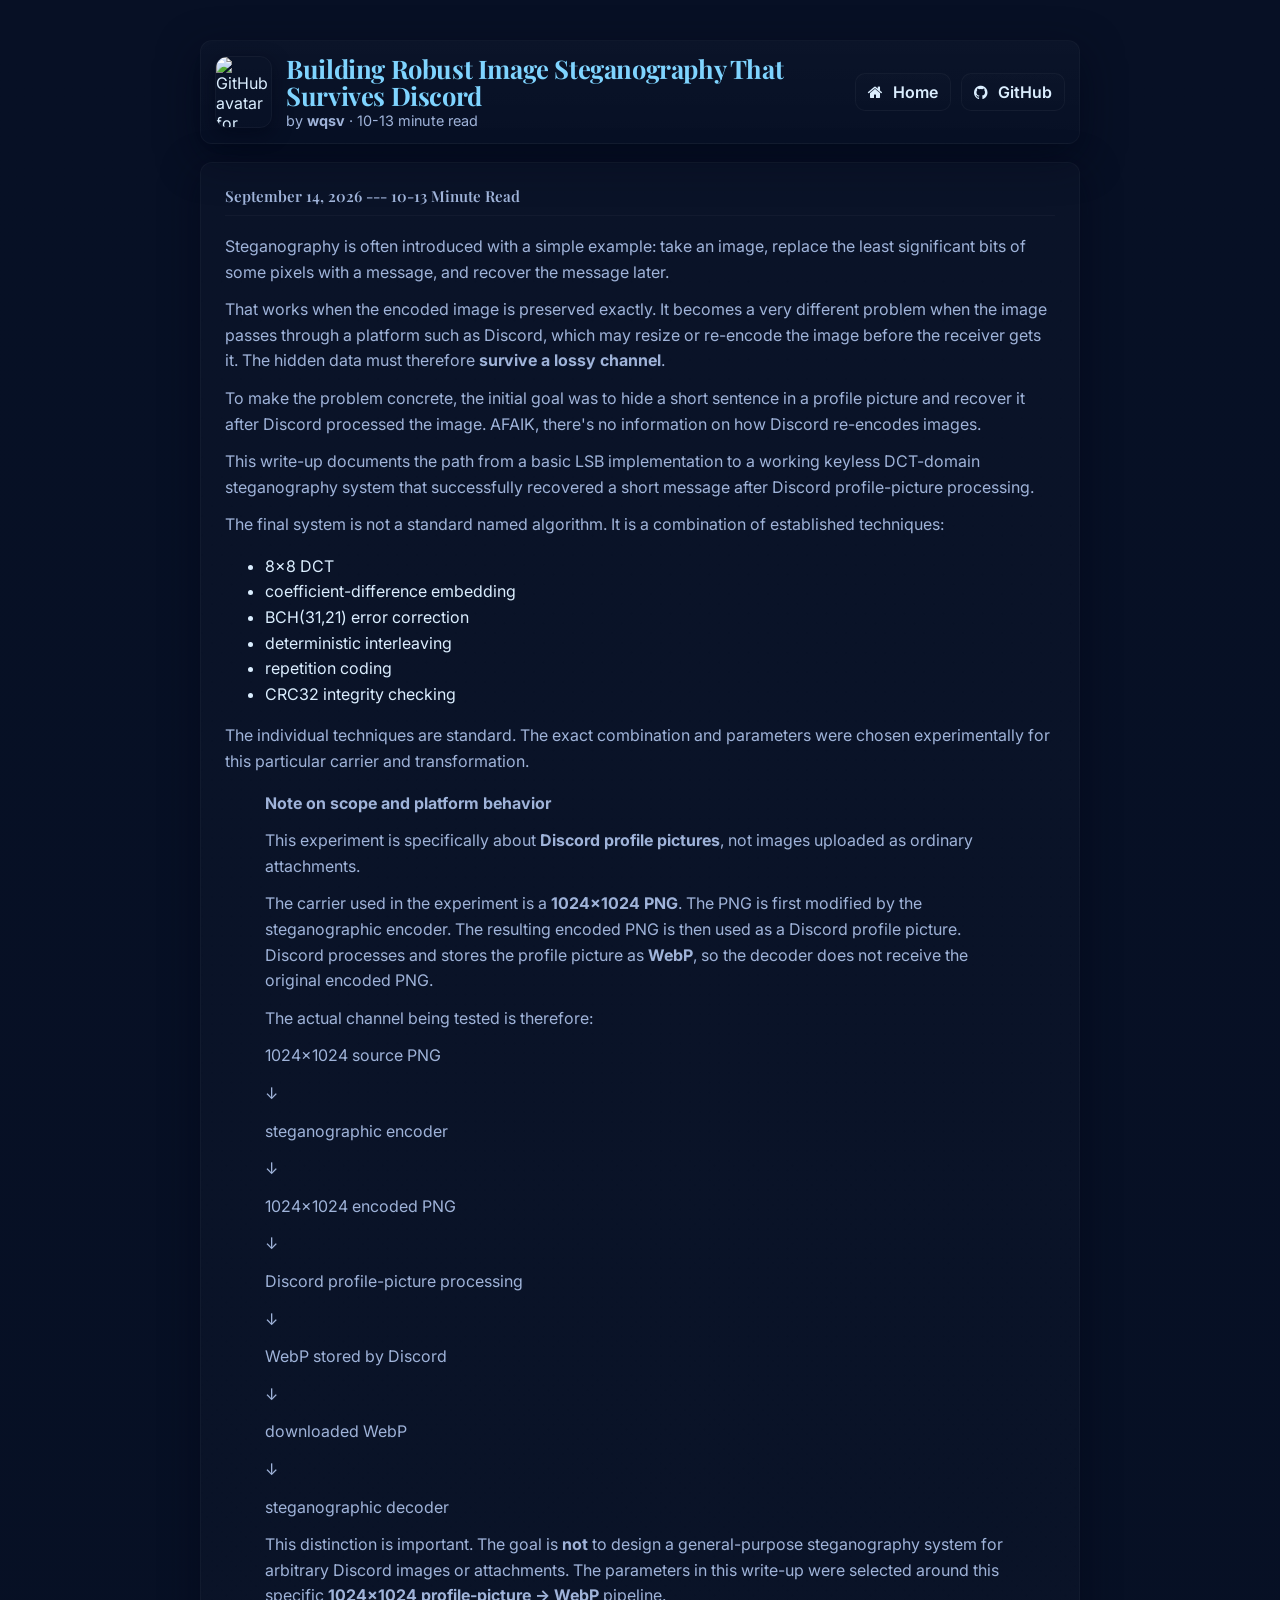
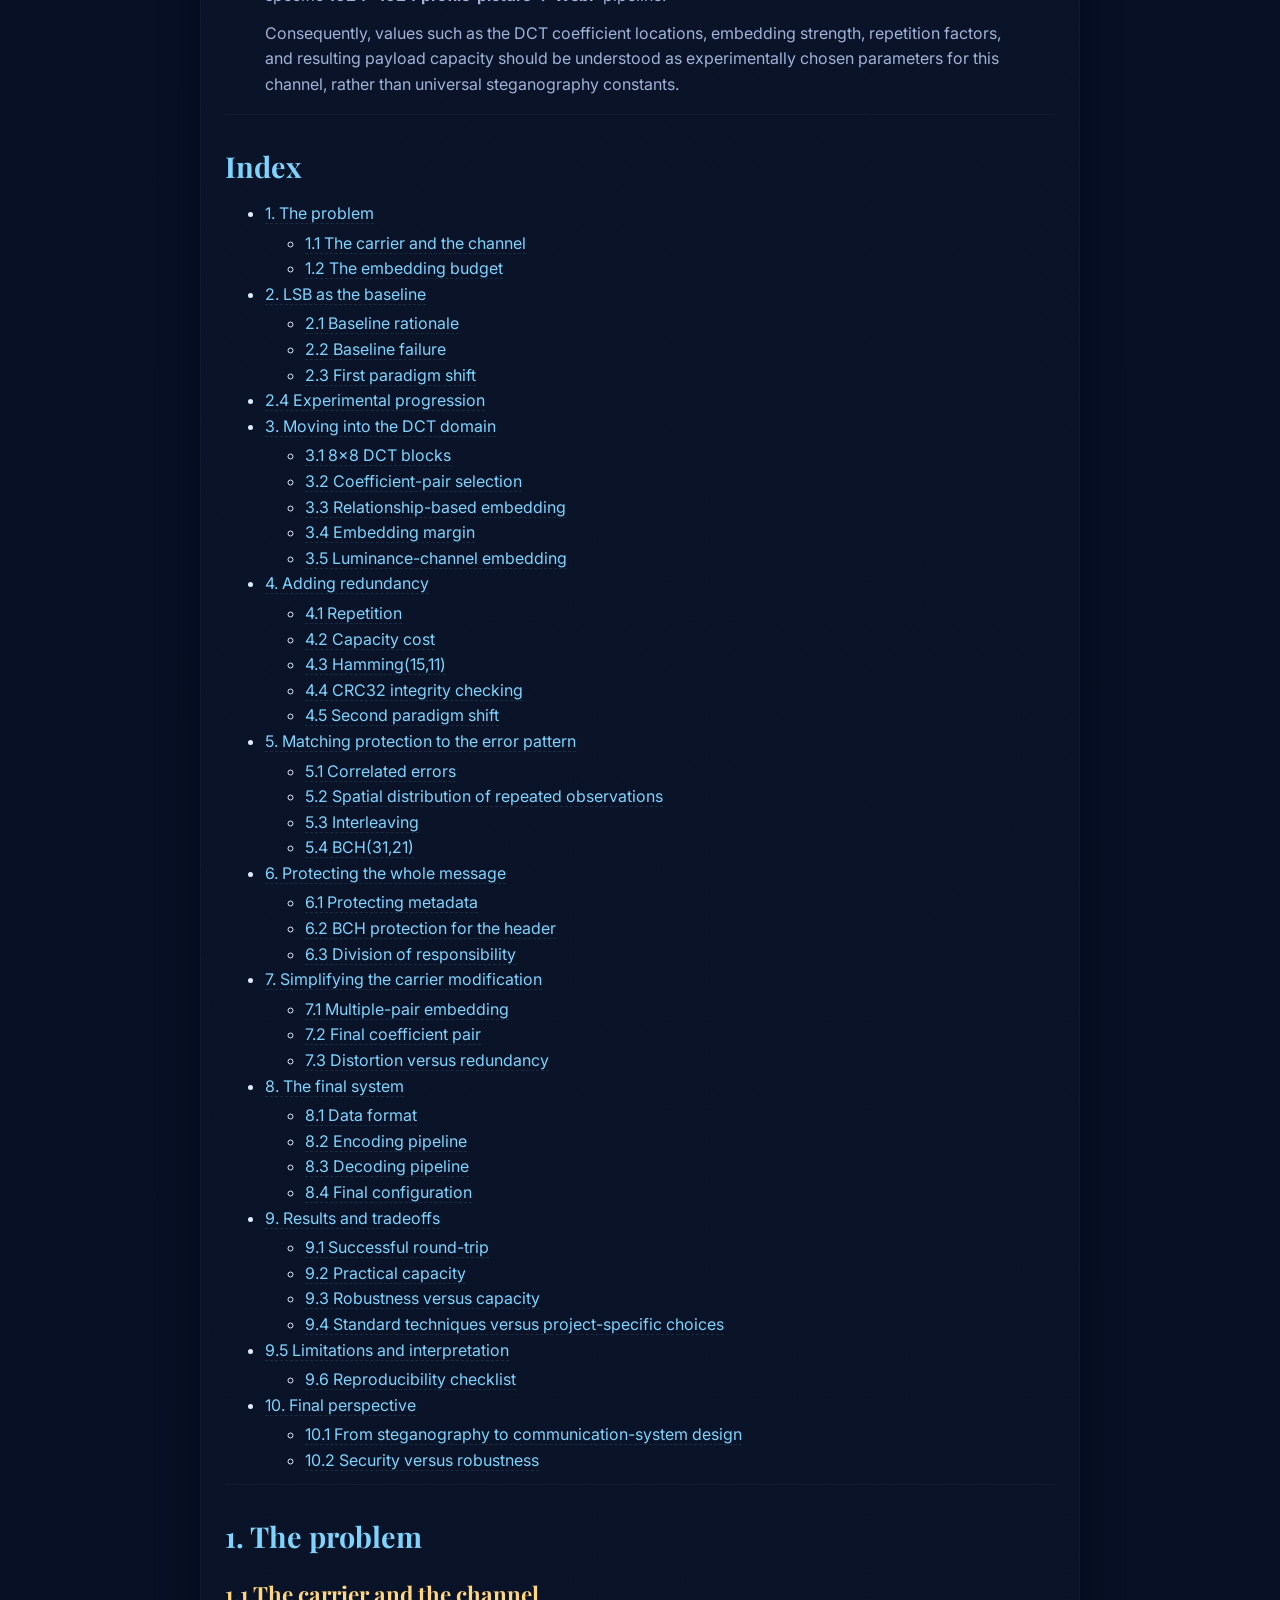
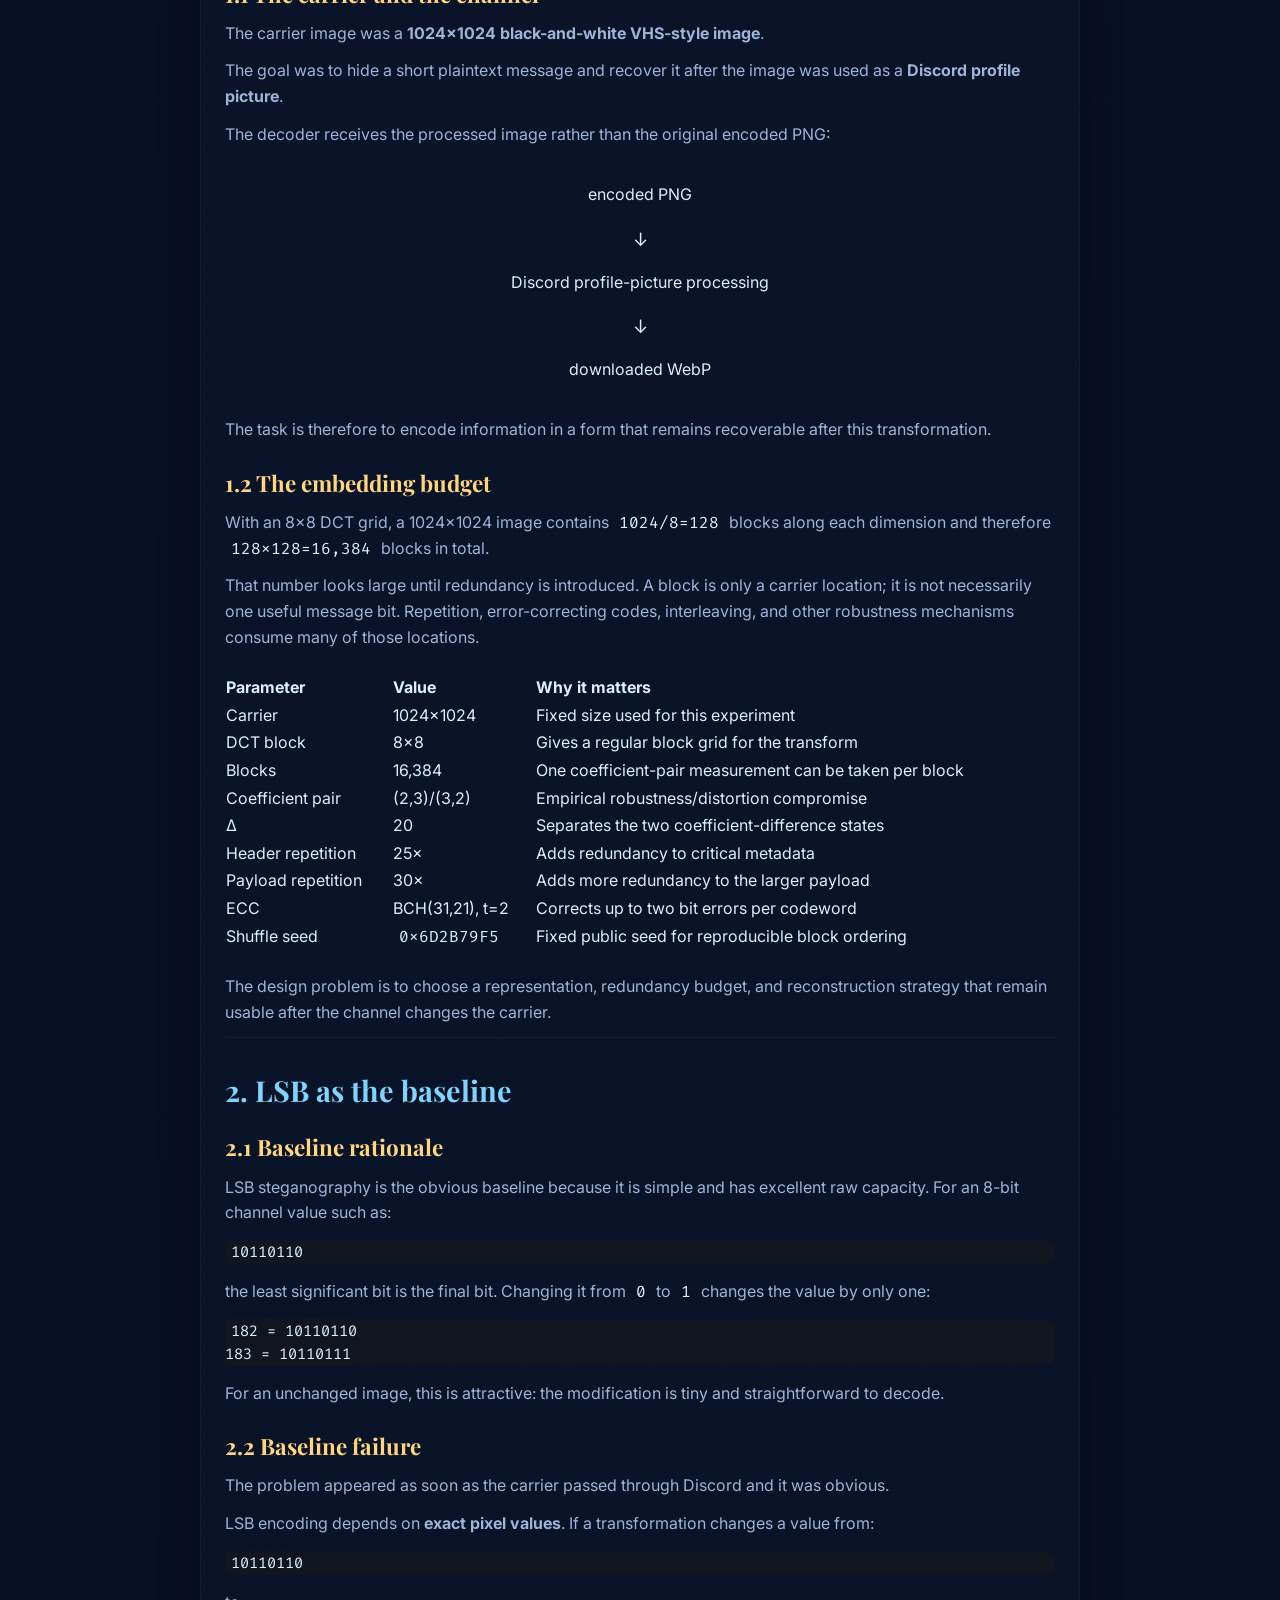
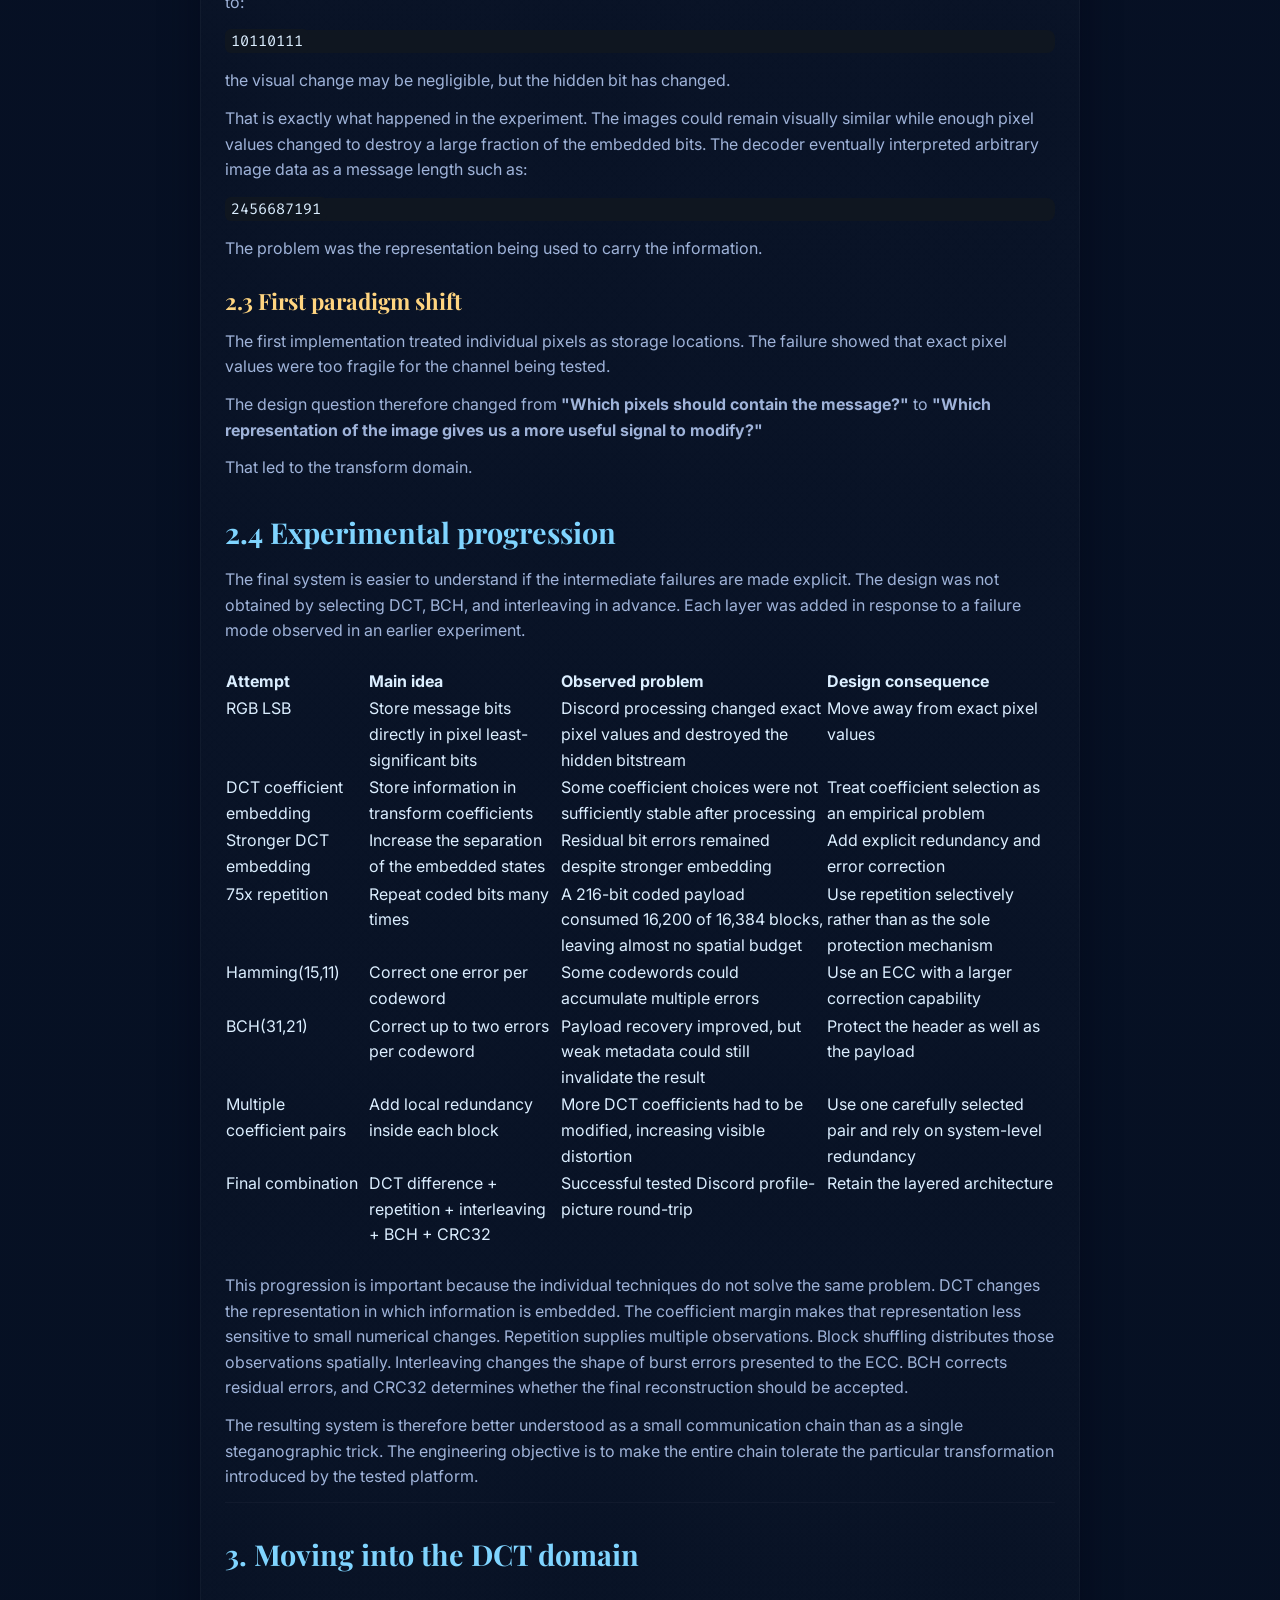
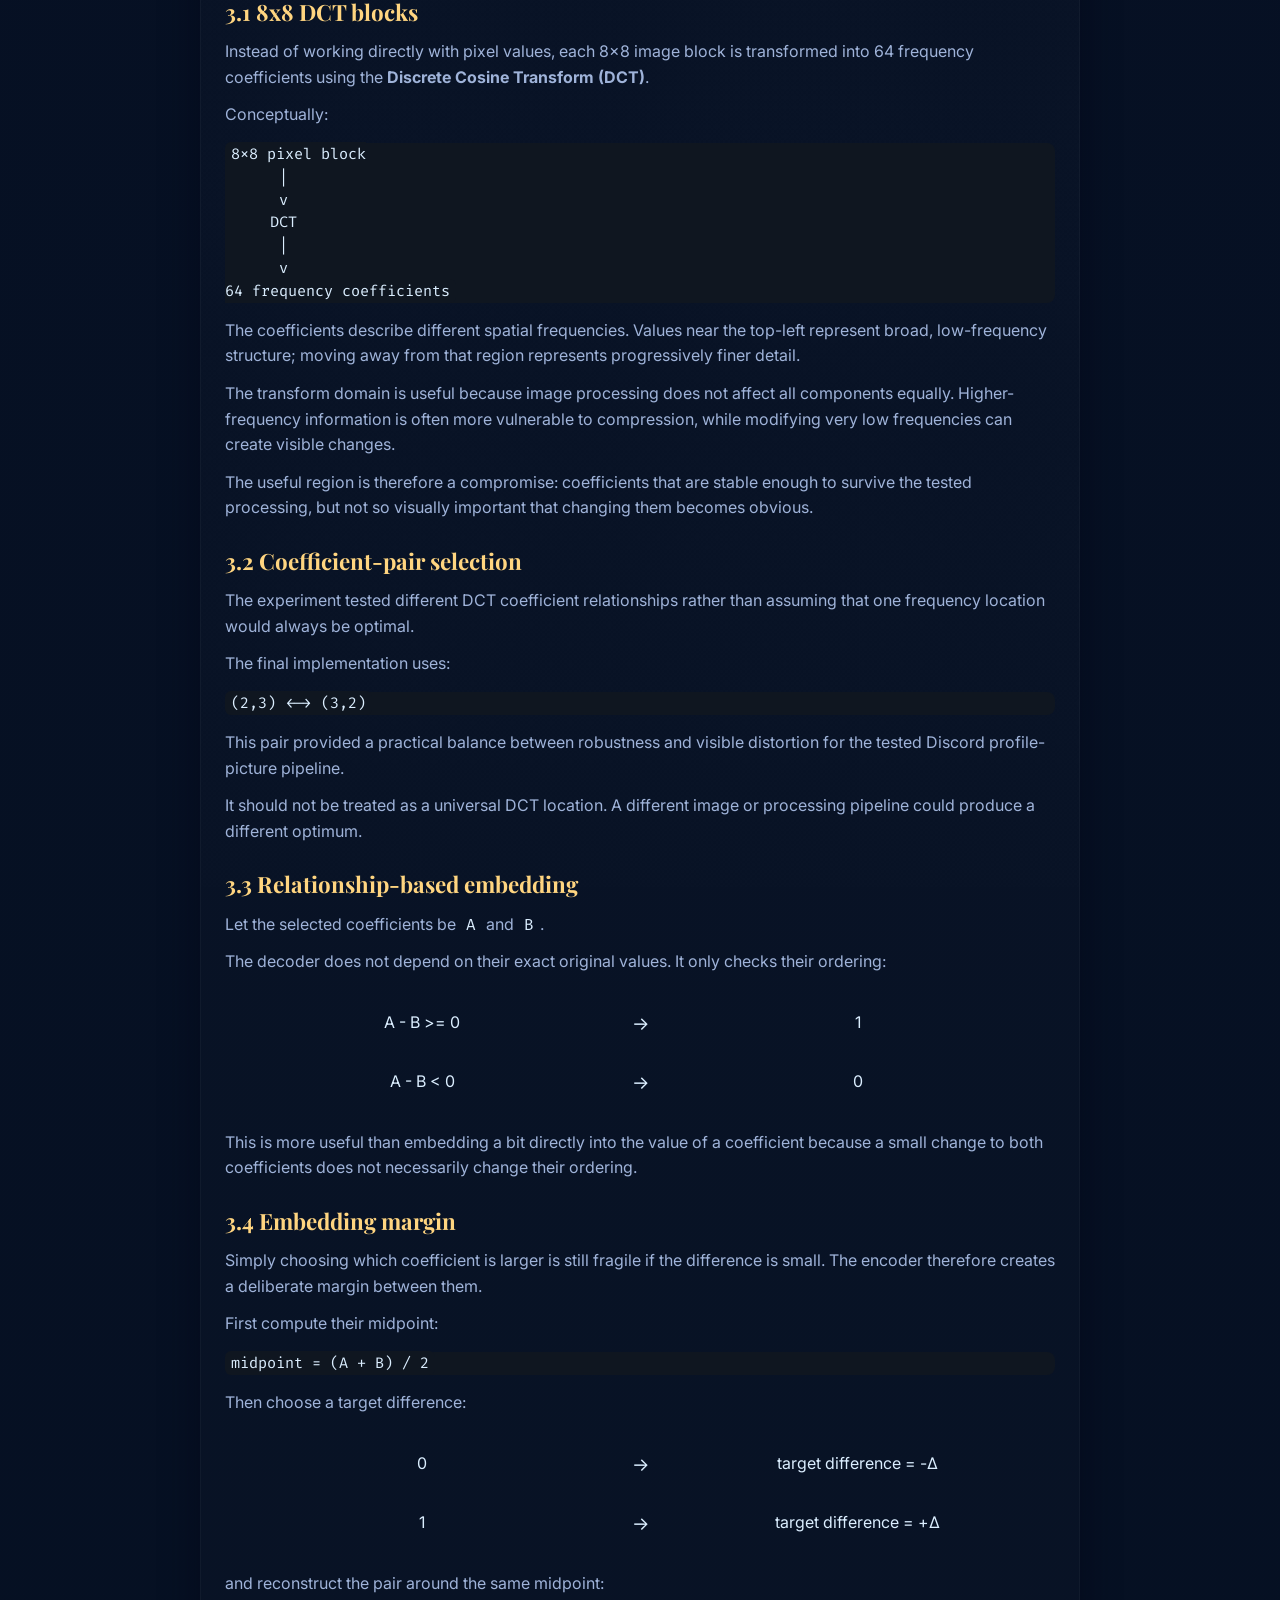
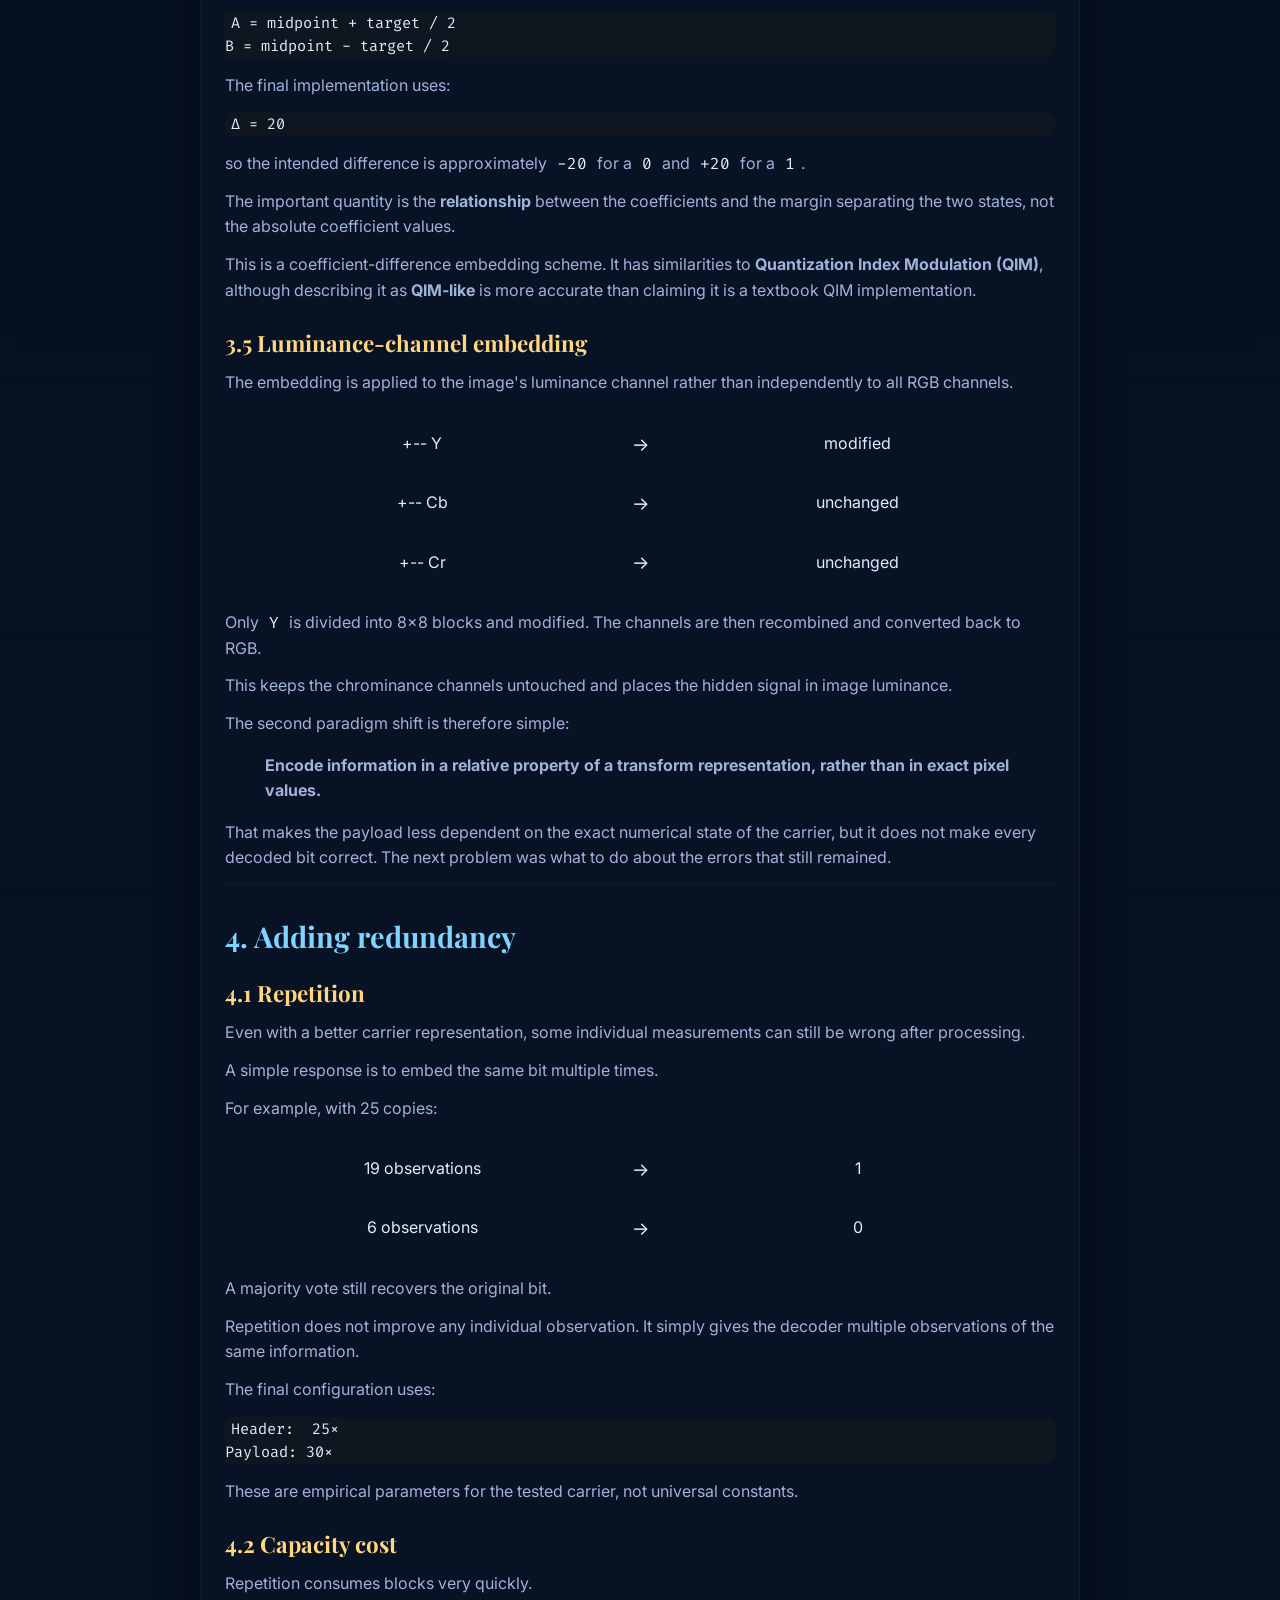
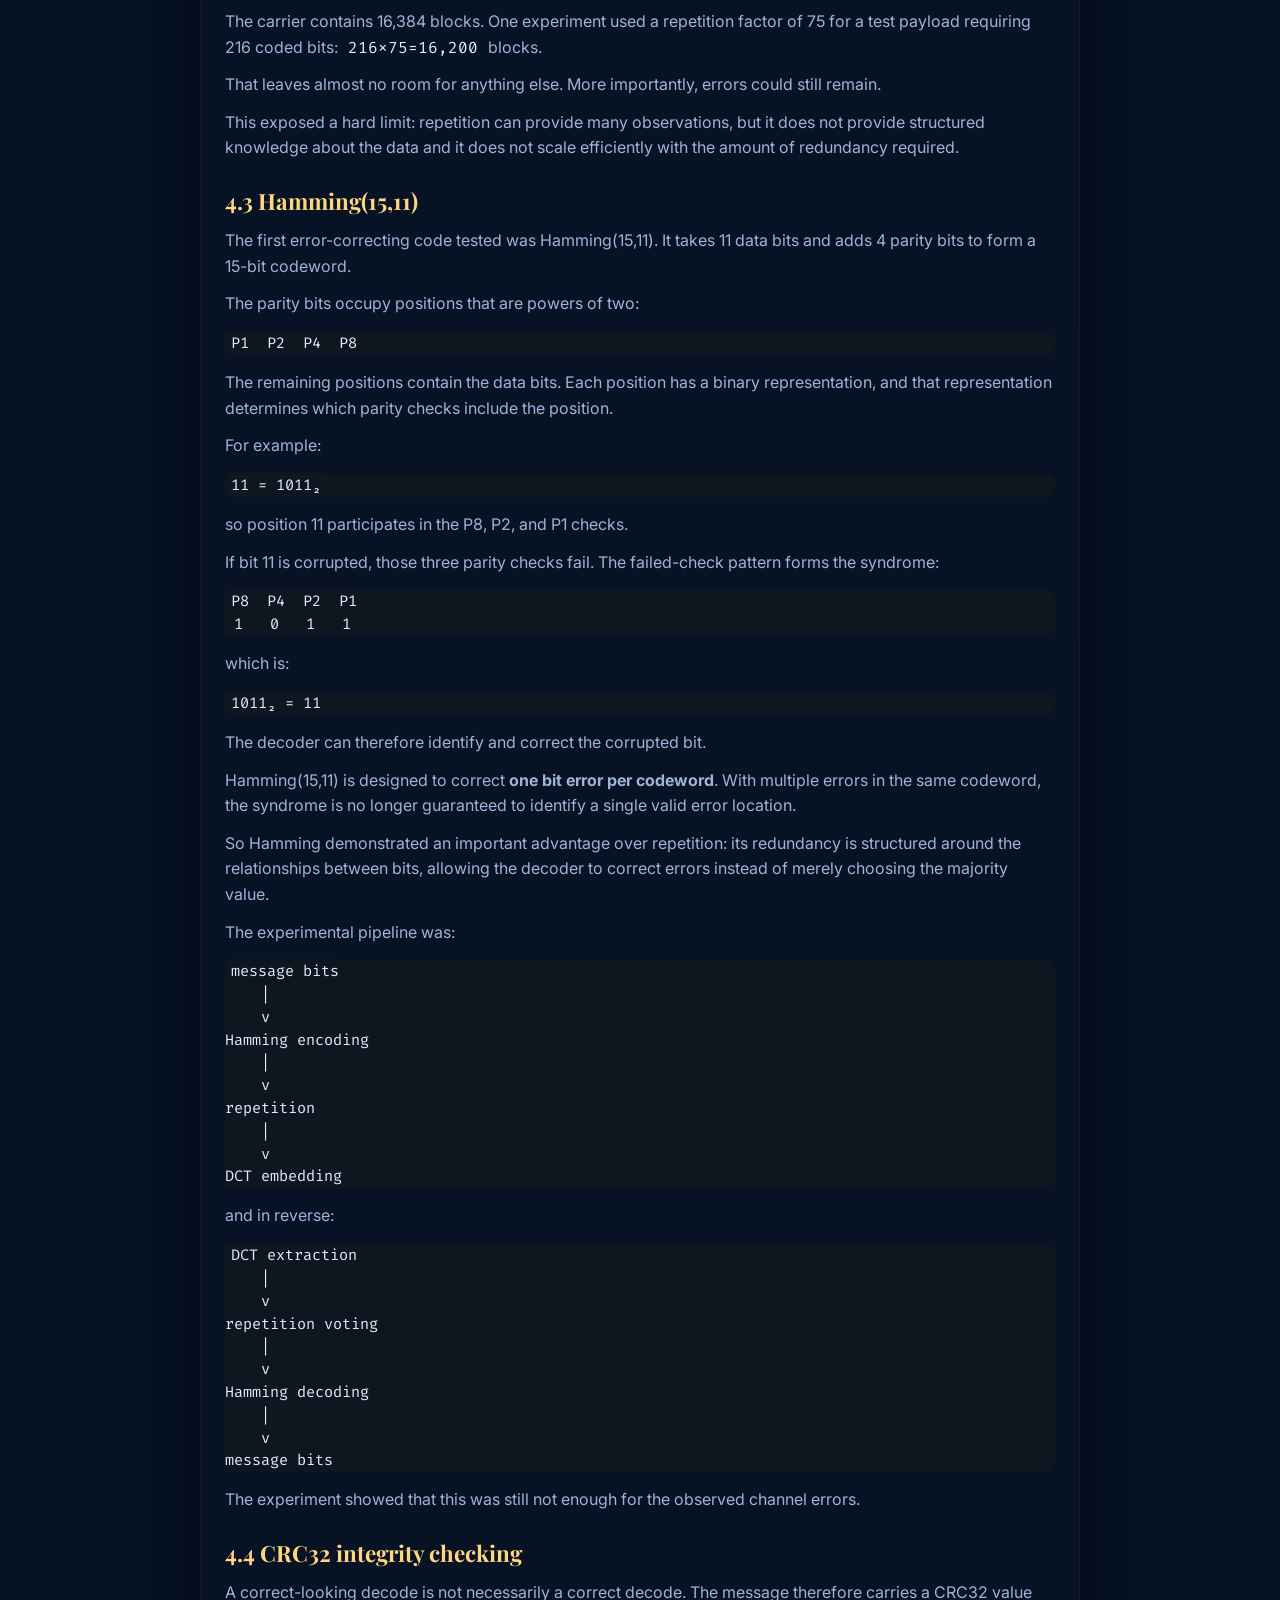
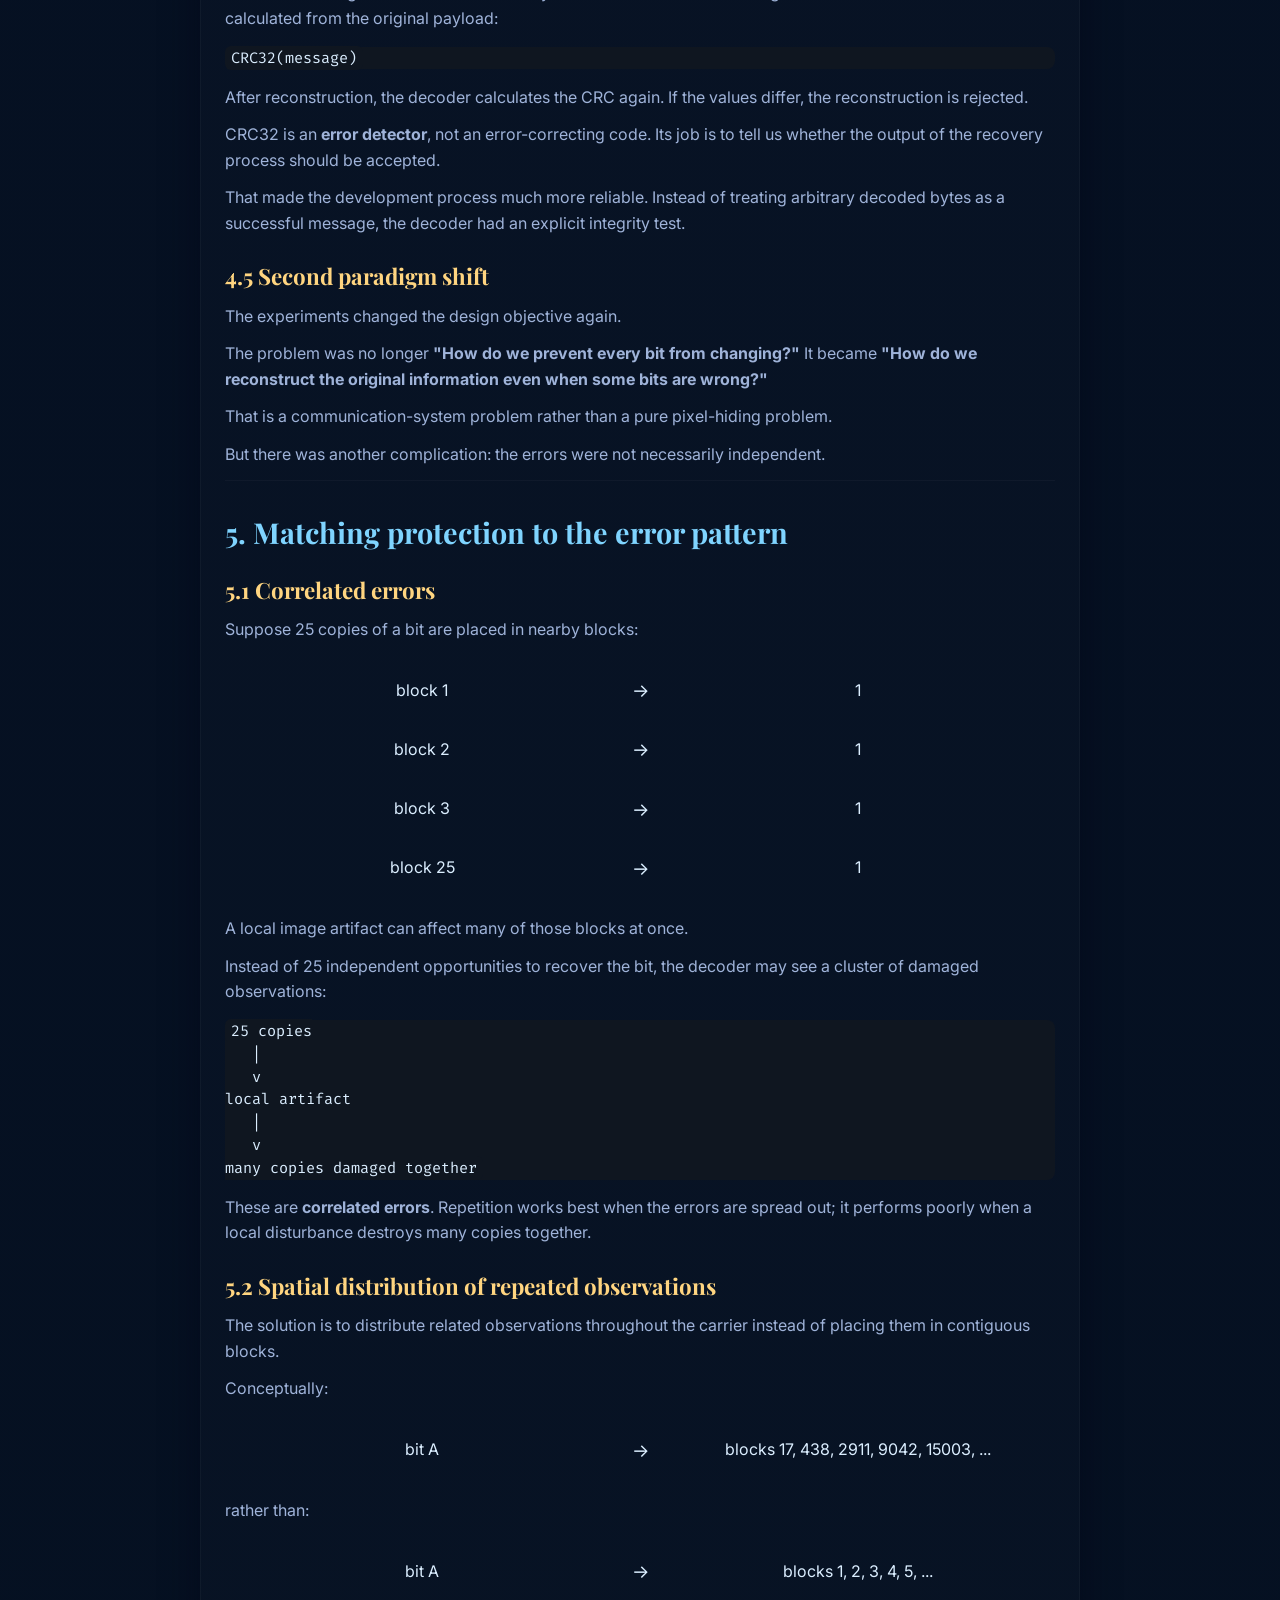
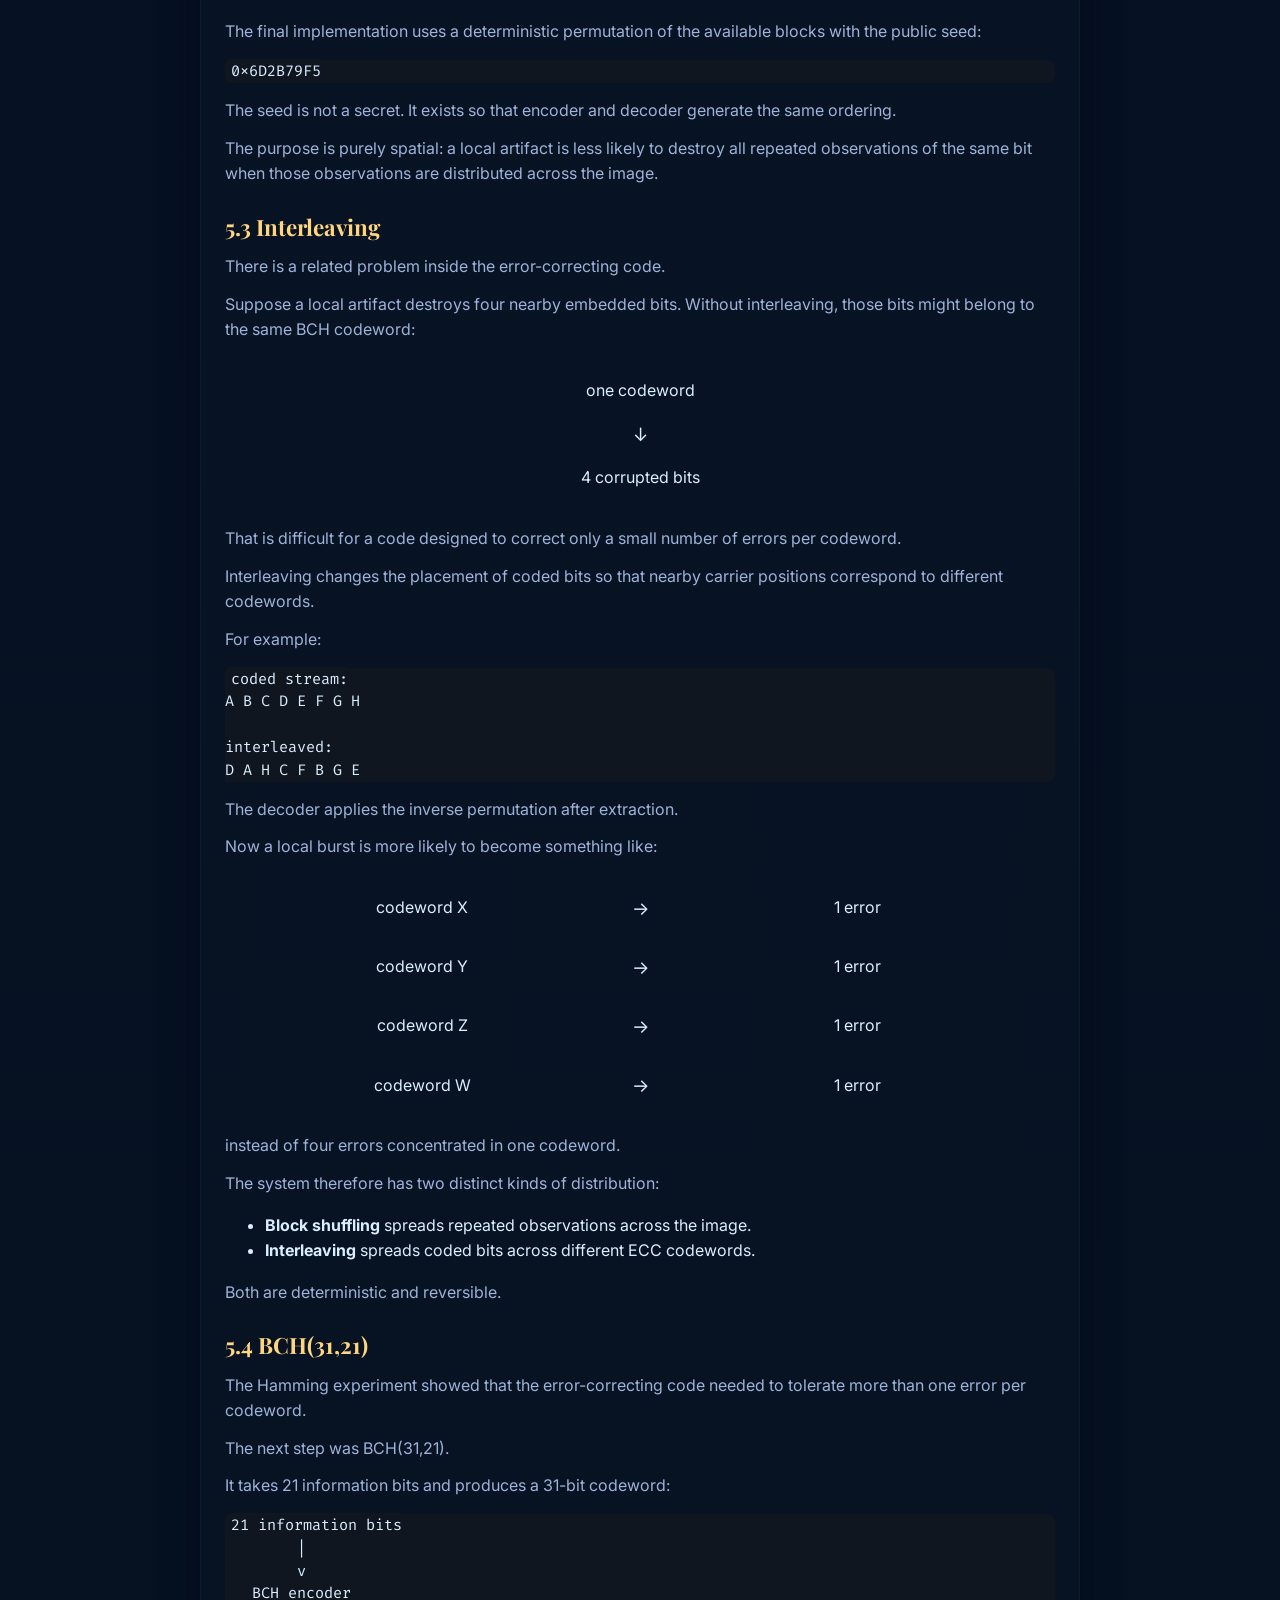
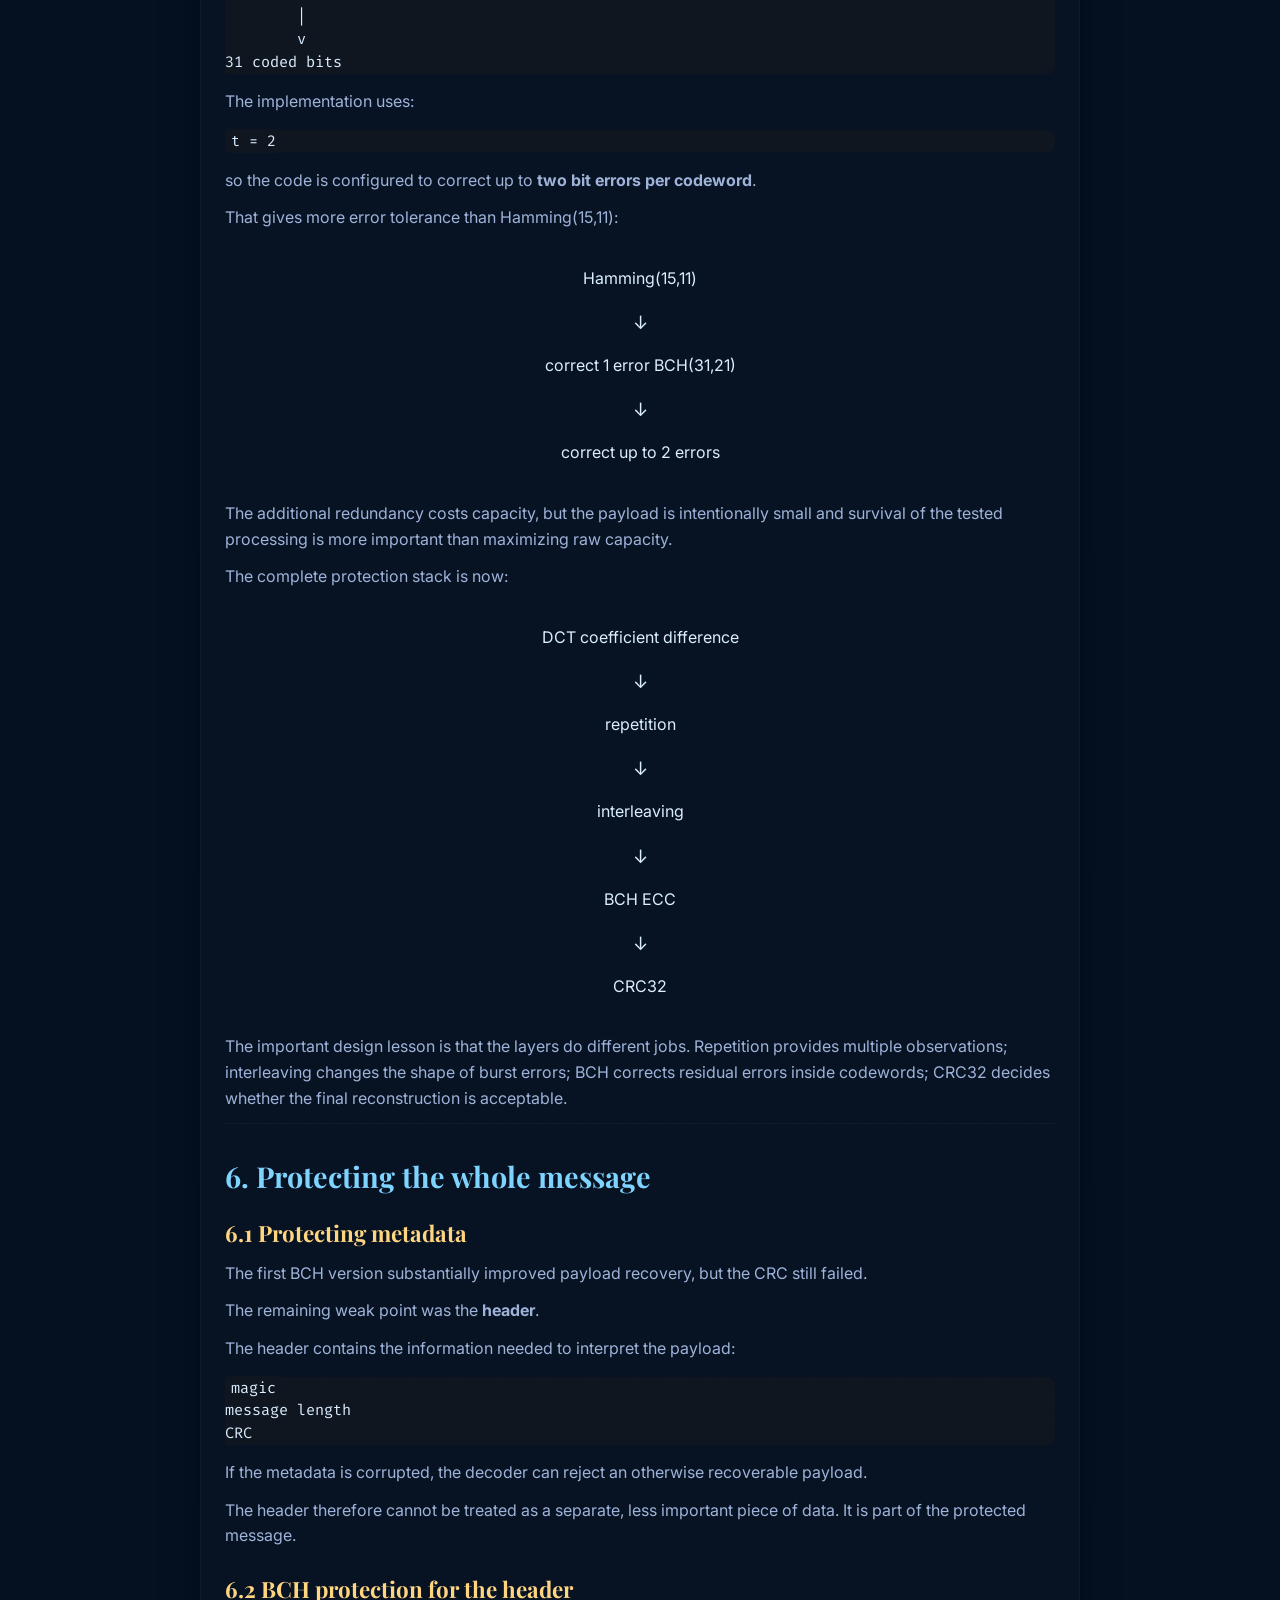
==== commit 8d5ffacb: "c" ====
--- a/2026/09/14-discord-steganography.html
+++ b/2026/09/14-discord-steganography.html
@@ -1,924 +1,991 @@
 <!DOCTYPE html>
-<html lang="en" data-theme="">
+
+<html data-theme="" lang="en">
+
 <head>
-  <meta charset="utf-8">
-  <meta name="viewport" content="width=device-width, initial-scale=1, viewport-fit=cover">
-  <meta name="description" content="A practical write-up on robust DCT-domain image steganography over a lossy Discord profile-picture channel.">
-  <title>Building Robust Image Steganography That Survives Discord — wqsv</title>
-  <link rel="preconnect" href="https://fonts.googleapis.com">
-  <link rel="preconnect" href="https://fonts.gstatic.com" crossorigin>
-  <link href="https://fonts.googleapis.com/css2?family=Playfair+Display:ital,wght@0,600;0,700;1,700&family=Inter:wght@300;400;600&family=Fira+Code&display=swap" rel="stylesheet">
-  <style>
-:root{
-  --bg:#0b0d10;
-  --surface:#11151a;
-  --surface-2:#171c22;
-  --text:#e9edf2;
-  --muted:#9aa5b1;
-  --border:#2a313a;
-  --accent:#d8b27c;
-  --accent-soft:rgba(216,178,124,.14);
-  --max:900px;
-  --radius:14px;
-}
-*{box-sizing:border-box}
-html{scroll-behavior:smooth;background:var(--bg)}
-body{
-  margin:0;background:var(--bg);color:var(--text);
-  font-family:Inter,system-ui,-apple-system,BlinkMacSystemFont,"Segoe UI",sans-serif;
-  line-height:1.75;
-}
-a{color:inherit}
-.bp-header{
-  position:sticky;top:0;z-index:20;
-  background:rgba(11,13,16,.92);
-  backdrop-filter:blur(12px);
-  border-bottom:1px solid var(--border);
-}
-.bp-header-inner{
-  width:min(calc(100% - 32px),1100px);margin:auto;
-  min-height:82px;display:flex;align-items:center;
-  justify-content:space-between;gap:24px;
-}
-.bp-meta-left{display:flex;align-items:center;gap:14px;min-width:0}
-.gh-avatar{border-radius:50%;flex:0 0 auto}
-.bp-title-wrap{min-width:0}
-.bp-title{
-  margin:0;font-family:"Playfair Display",Georgia,serif;
-  font-size:clamp(1.15rem,2.4vw,1.65rem);line-height:1.15;
-}
-.bp-sub{margin:4px 0 0;color:var(--muted);font-size:.88rem}
-.bp-nav{display:flex;gap:8px;flex:0 0 auto}
-.nav-btn{
-  display:inline-flex;align-items:center;gap:7px;padding:8px 11px;
-  border:1px solid var(--border);border-radius:10px;text-decoration:none;
-  background:var(--surface);color:var(--text);
-}
-.nav-btn:hover{background:var(--surface-2)}
-.bp-main{width:min(calc(100% - 32px),var(--max));margin:0 auto}
-.post-article{padding:42px 0 80px}
-.article-head{margin-bottom:34px}
-.reading-meta{margin:0;color:var(--muted);font-size:.9rem;font-weight:600;letter-spacing:.02em}
-hr{border:0;border-top:1px solid var(--border);margin:30px 0}
-.article-body{font-size:1.02rem}
-.article-body p{margin:0 0 1.05em}
-.article-body h3{
-  margin:2.5em 0 .65em;
-  font-family:"Playfair Display",Georgia,serif;
-  font-size:clamp(1.65rem,3vw,2.05rem);line-height:1.2;
-  scroll-margin-top:110px;
-}
-.article-body h4{
-  margin:2em 0 .6em;font-size:1.18rem;line-height:1.35;
-  scroll-margin-top:110px;
-}
-.article-body ul,.article-body ol{padding-left:1.4rem;margin:0 0 1.2em}
-.article-body li{margin:.35em 0}
-.article-body blockquote{
-  margin:1.5rem 0;padding:1rem 1.25rem;
-  border-left:3px solid var(--accent);
-  background:var(--accent-soft);
-  border-radius:0 var(--radius) var(--radius) 0;
-}
-.article-body blockquote p:last-child{margin-bottom:0}
-.article-body code{
-  font-family:"Fira Code",ui-monospace,SFMono-Regular,Menlo,monospace;
-  font-size:.88em;background:var(--surface-2);padding:.12em .35em;border-radius:5px;
-}
-.code-wrap{
-  width:100%;margin:1.25rem 0;
-}
-.code-block{
-  margin:0;max-width:100%;overflow:auto;
-  border:1px solid var(--border);border-radius:12px;
-  background:#0d1117;padding:1rem 1.1rem;
-  font:0.86rem/1.55 "Fira Code",ui-monospace,SFMono-Regular,Menlo,monospace;
-  white-space:pre;
-}
-.code-block code{background:none;padding:0}
-.table-wrap{
-  width:100%;overflow-x:auto;margin:1.5rem 0;
-  border:1px solid var(--border);border-radius:12px;
-  background:var(--surface);
-}
-.data-table{
-  width:100%;min-width:620px;border-collapse:collapse;
-  border:0;font-size:.93rem;line-height:1.5;
-}
-.data-table th,.data-table td{
-  padding:12px 14px;border-bottom:1px solid var(--border);
-  text-align:left;vertical-align:top;
-}
-.data-table th{font-weight:600;background:var(--surface-2)}
-.data-table tr:last-child td{border-bottom:0}
-.data-table td:nth-child(2){white-space:nowrap}
-.toc{
-  margin:1rem 0 2rem;padding:1rem 1.2rem;
-  border:1px solid var(--border);border-radius:12px;background:var(--surface);
-}
-.toc ol{margin:0;padding-left:1.35rem}
-.toc li{margin:.18rem 0}
-.toc .toc-section{margin-top:.45rem;font-weight:600}
-.toc .toc-sub{font-weight:400;margin-left:1rem;font-size:.94em;color:var(--muted)}
-.toc a{text-decoration:none}
-.toc a:hover{text-decoration:underline}
-.flow,.pipeline,.flow-branch{
-  width:min(100%,720px);margin:1.5rem auto;
-  display:flex;flex-direction:column;align-items:center;
-}
-.flow-node{
-  width:min(100%,520px);padding:11px 16px;text-align:center;
-  border:1px solid var(--border);border-radius:11px;
-  background:linear-gradient(180deg,var(--surface-2),var(--surface));
-  box-shadow:0 5px 20px rgba(0,0,0,.16);
-}
-.flow-node small{color:var(--muted)}
-.flow-arrow{
-  width:2px;height:24px;background:var(--accent);position:relative;
-}
-.flow-arrow::after{
-  content:"";position:absolute;left:50%;bottom:-1px;
-  width:8px;height:8px;border-right:2px solid var(--accent);
-  border-bottom:2px solid var(--accent);transform:translateX(-50%) rotate(45deg);
-}
-.flow.stack .flow-node{}
-.flow-branch .branch-grid{
-  width:100%;display:grid;grid-template-columns:repeat(3,1fr);
-  gap:10px;margin-top:18px;
-}
-.branch-card{
-  padding:12px;border:1px solid var(--border);border-radius:10px;
-  background:var(--surface);display:flex;flex-direction:column;gap:3px;
-  text-align:center;
-}
-.branch-card span,.responsibility span,.pipeline-branch span{color:var(--muted);font-size:.9rem}
-.branch-card.active{border-color:var(--accent);background:var(--accent-soft)}
-.compare-flow,.responsibility-grid{
-  display:grid;grid-template-columns:repeat(2,minmax(0,1fr));gap:12px;
-  margin:1.5rem 0;
-}
-.compare-flow-card,.responsibility{
-  padding:14px;border:1px solid var(--border);border-radius:12px;
-  background:var(--surface);display:flex;flex-direction:column;gap:4px;
-}
-.responsibility-grid{grid-template-columns:repeat(4,minmax(0,1fr))}
-.split-grid{
-  width:100%;display:grid;grid-template-columns:repeat(2,minmax(0,1fr));
-  gap:12px;margin:14px 0;
-}
-.pipeline-branch{
-  padding:14px;border:1px solid var(--border);border-radius:12px;
-  background:var(--surface);display:flex;flex-direction:column;gap:6px;text-align:center;
-}
-.merge-line{width:50%;height:18px;border-bottom:2px solid var(--accent);border-left:2px solid transparent;border-right:2px solid transparent}
-.relation-list{
-  display:flex;flex-wrap:wrap;gap:10px;margin:1rem 0;
-}
-.inline-relation{
-  display:inline-block;padding:8px 12px;border:1px solid var(--border);
-  border-radius:9px;background:var(--surface);font-family:"Fira Code",monospace;
-}
-.bp-footer{border-top:1px solid var(--border);color:var(--muted)}
-.bp-footer-inner{width:min(calc(100% - 32px),1100px);margin:auto;padding:20px 0}
-@media (max-width:700px){
-  .bp-header-inner{min-height:70px}
-  .bp-title{font-size:1.08rem}
-  .bp-sub{font-size:.78rem}
-  .nav-text{display:none}
-  .post-article{padding-top:28px}
-  .article-body{font-size:.98rem}
-  .flow-branch .branch-grid,.split-grid,.responsibility-grid,.compare-flow{
-    grid-template-columns:1fr;
-  }
-  .data-table{min-width:560px}
-  .bp-main{width:min(calc(100% - 22px),var(--max))}
-}
-</style>
+    <meta charset="utf-8" />
+    <meta content="width=device-width, initial-scale=1, viewport-fit=cover" name="viewport" />
+    <title>Building Robust Image Steganography That Survives Discord - wqsv</title>
+    <link href="https://fonts.googleapis.com" rel="preconnect" />
+    <link crossorigin="" href="https://fonts.gstatic.com" rel="preconnect" />
+    <link
+        href="https://fonts.googleapis.com/css2?family=Playfair+Display:ital,wght@0,600;0,700;1,700&amp;family=Inter:wght@300;400;600&amp;family=Fira+Code&amp;display=swap"
+        rel="stylesheet" />
+    <link href="https://cdnjs.cloudflare.com/ajax/libs/font-awesome/4.7.0/css/font-awesome.min.css" rel="stylesheet" />
+    <link href="https://cdnjs.cloudflare.com/ajax/libs/highlight.js/11.8.0/styles/atom-one-dark.min.css"
+        rel="stylesheet" />
+    <script src="https://cdnjs.cloudflare.com/ajax/libs/highlight.js/11.8.0/highlight.min.js"></script>
+    <script src="https://cdnjs.cloudflare.com/ajax/libs/highlight.js/11.11.1/languages/x86asm.min.js"></script>
+    <script
+        src="https://cdnjs.cloudflare.com/ajax/libs/highlight.js/11.8.0/plugins/autoloader/highlightjs-autoloader.min.js"></script>
+    <link href="../../blogpost.css" rel="stylesheet" />
 </head>
+
 <body>
-  <header class="bp-header" role="banner" aria-label="Post header">
-    <div class="bp-header-inner">
-      <div class="bp-meta-left">
-        <img class="gh-avatar" src="https://avatars.githubusercontent.com/u/132809543" alt="GitHub avatar for wqsv" width="56" height="56" loading="lazy">
-        <div class="bp-title-wrap">
-          <h1 class="bp-title">Building Robust Image Steganography That Survives Discord</h1>
-          <p class="bp-sub">by <strong>wqsv</strong> · 10–13 minute read</p>
+    <header aria-label="Post header" class="bp-header" role="banner">
+        <div class="bp-header-inner">
+            <div class="bp-meta-left">
+                <img alt="GitHub avatar for wqsv" class="gh-avatar" height="72"
+                    src="https://avatars.githubusercontent.com/u/132809543" width="72" />
+                <div class="bp-title-wrap">
+                    <h1 class="bp-title">Building Robust Image Steganography That Survives Discord</h1>
+                    <p class="bp-sub">by <strong>wqsv</strong> · 10-13 minute read</p>
+                </div>
+            </div>
+            <nav aria-label="Post navigation" class="bp-nav" role="navigation">
+                <a aria-label="Go to home (root)" class="nav-btn" href="/" id="go-back" title="Home">
+                    <i aria-hidden="true" class="fa fa-home"></i>
+                    <span class="nav-text">Home</span>
+                </a>
+                <a aria-label="Open GitHub profile" class="nav-btn" href="https://github.com/wqsv"
+                    rel="noopener noreferrer" target="_blank" title="Open GitHub profile">
+                    <i aria-hidden="true" class="fa fa-github"></i>
+                    <span class="nav-text">GitHub</span>
+                </a>
+            </nav>
         </div>
-      </div>
-      <nav class="bp-nav" aria-label="Post navigation">
-        <a id="go-back" class="nav-btn" href="/" title="Home"><span aria-hidden="true">⌂</span><span class="nav-text">Home</span></a>
-        <a class="nav-btn" href="https://github.com/wqsv" target="_blank" rel="noopener noreferrer" title="Open GitHub profile"><span aria-hidden="true">↗</span><span class="nav-text">GitHub</span></a>
-      </nav>
-    </div>
-  </header>
-
-  <main class="bp-main" role="main">
-    <article class="post-article" itemscope itemtype="https://schema.org/Article">
-      <header class="article-head">
-        <h2 class="reading-meta">September 14, 2026 — 10–13 minute read</h2>
-        <hr>
-      </header>
-      <section class="article-body" itemprop="articleBody">
-        <p>Steganography is often introduced with a simple example: take an image, replace the least significant bits of some pixels with a message, and recover the message later.</p>
-        <p>That works when the encoded image is preserved exactly. It becomes a very different problem when the image passes through a platform such as Discord, which may resize or re-encode the image before the receiver gets it. The hidden data must therefore <strong>survive a lossy channel</strong>.</p>
-        <p>To make the problem concrete, the initial goal was to hide a short sentence in a profile picture and recover it after Discord processed the image. The exact details of Discord's image-processing pipeline are not treated as a public specification here; the behavior described below is based on the observed test path.</p>
-        <p>This write-up documents the path from a basic LSB implementation to a working keyless DCT-domain steganography system that successfully recovered a short message after Discord profile-picture processing.</p>
-        <p>The final system is not a standard named algorithm. It is a combination of established techniques:</p>
-        <ul>
-        <li>8x8 DCT</li>
-        <li>coefficient-difference embedding</li>
-        <li>BCH(31,21) error correction</li>
-        <li>deterministic interleaving</li>
-        <li>repetition coding</li>
-        <li>CRC32 integrity checking</li>
-        </ul>
-        <p>The individual techniques are standard. The exact combination and parameters were chosen experimentally for this particular carrier and transformation.</p>
-        <blockquote>
-        <p><strong>Note on scope and platform behavior</strong></p>
-        <p>This experiment is specifically about <strong>Discord profile pictures</strong>, not images uploaded as ordinary attachments.</p>
-        <p>The carrier used in the experiment is a <strong>1024x1024 PNG</strong>. The PNG is first modified by the steganographic encoder. The resulting encoded PNG is then used as a Discord profile picture. The tested retrieval path returned the profile picture as <strong>WebP</strong>, so the decoder does not receive the original encoded PNG.</p>
-        <p>The actual channel being tested is therefore:</p>
-        
-        <p>1024x1024 source PNG</p>
-        <p>        ↓</p>
-        <p>steganographic encoder</p>
-        <p>        ↓</p>
-        <p>1024x1024 encoded PNG</p>
-        <p>        ↓</p>
-        <p>Discord profile-picture processing</p>
-        <p>        ↓</p>
-        <p>WebP stored by Discord</p>
-        <p>        ↓</p>
-        <p>downloaded WebP</p>
-        <p>        ↓</p>
-        <p>steganographic decoder</p>
-        
-        <p>This distinction is important. The goal is <strong>not</strong> to design a general-purpose steganography system for arbitrary Discord images or attachments. The parameters in this write-up were selected around this specific <strong>1024x1024 profile-picture → WebP</strong> pipeline.</p>
-        <p>Consequently, values such as the DCT coefficient locations, embedding strength, repetition factors, and resulting payload capacity should be understood as experimentally chosen parameters for this channel, rather than universal steganography constants.</p>
-        </blockquote>
-        <hr>
-        <h3 id="index">Index</h3>
-<nav class="toc" aria-label="Table of contents">
-<ol>
-<li class="toc-section"><a href="#1-the-problem">1. The problem</a></li>
-<li class="toc-sub"><a href="#1-1-the-carrier-and-the-channel">1.1 The carrier and the channel</a></li>
-<li class="toc-sub"><a href="#1-2-the-embedding-budget">1.2 The embedding budget</a></li>
-<li class="toc-section"><a href="#2-lsb-as-the-baseline">2. LSB as the baseline</a></li>
-<li class="toc-sub"><a href="#2-1-baseline-rationale">2.1 Baseline rationale</a></li>
-<li class="toc-sub"><a href="#2-2-baseline-failure">2.2 Baseline failure</a></li>
-<li class="toc-sub"><a href="#2-3-first-paradigm-shift">2.3 First paradigm shift</a></li>
-<li class="toc-section"><a href="#2-4-experimental-progression">2.4 Experimental progression</a></li>
-<li class="toc-section"><a href="#3-moving-into-the-dct-domain">3. Moving into the DCT domain</a></li>
-<li class="toc-sub"><a href="#3-1-8x8-dct-blocks">3.1 8x8 DCT blocks</a></li>
-<li class="toc-sub"><a href="#3-2-coefficient-pair-selection">3.2 Coefficient-pair selection</a></li>
-<li class="toc-sub"><a href="#3-3-relationship-based-embedding">3.3 Relationship-based embedding</a></li>
-<li class="toc-sub"><a href="#3-4-embedding-margin">3.4 Embedding margin</a></li>
-<li class="toc-sub"><a href="#3-5-luminance-channel-embedding">3.5 Luminance-channel embedding</a></li>
-<li class="toc-section"><a href="#4-adding-redundancy">4. Adding redundancy</a></li>
-<li class="toc-sub"><a href="#4-1-repetition">4.1 Repetition</a></li>
-<li class="toc-sub"><a href="#4-2-capacity-cost">4.2 Capacity cost</a></li>
-<li class="toc-sub"><a href="#4-3-hamming-15-11">4.3 Hamming(15,11)</a></li>
-<li class="toc-sub"><a href="#4-4-crc32-integrity-checking">4.4 CRC32 integrity checking</a></li>
-<li class="toc-sub"><a href="#4-5-second-paradigm-shift">4.5 Second paradigm shift</a></li>
-<li class="toc-section"><a href="#5-matching-protection-to-the-error-pattern">5. Matching protection to the error pattern</a></li>
-<li class="toc-sub"><a href="#5-1-correlated-errors">5.1 Correlated errors</a></li>
-<li class="toc-sub"><a href="#5-2-spatial-distribution-of-repeated-observations">5.2 Spatial distribution of repeated observations</a></li>
-<li class="toc-sub"><a href="#5-3-interleaving">5.3 Interleaving</a></li>
-<li class="toc-sub"><a href="#5-4-bch-31-21">5.4 BCH(31,21)</a></li>
-<li class="toc-section"><a href="#6-protecting-the-whole-message">6. Protecting the whole message</a></li>
-<li class="toc-sub"><a href="#6-1-protecting-metadata">6.1 Protecting metadata</a></li>
-<li class="toc-sub"><a href="#6-2-bch-protection-for-the-header">6.2 BCH protection for the header</a></li>
-<li class="toc-sub"><a href="#6-3-division-of-responsibility">6.3 Division of responsibility</a></li>
-<li class="toc-section"><a href="#7-simplifying-the-carrier-modification">7. Simplifying the carrier modification</a></li>
-<li class="toc-sub"><a href="#7-1-multiple-pair-embedding">7.1 Multiple-pair embedding</a></li>
-<li class="toc-sub"><a href="#7-2-final-coefficient-pair">7.2 Final coefficient pair</a></li>
-<li class="toc-sub"><a href="#7-3-distortion-versus-redundancy">7.3 Distortion versus redundancy</a></li>
-<li class="toc-section"><a href="#8-the-final-system">8. The final system</a></li>
-<li class="toc-sub"><a href="#8-1-data-format">8.1 Data format</a></li>
-<li class="toc-sub"><a href="#8-2-encoding-pipeline">8.2 Encoding pipeline</a></li>
-<li class="toc-sub"><a href="#8-3-decoding-pipeline">8.3 Decoding pipeline</a></li>
-<li class="toc-sub"><a href="#8-4-final-configuration">8.4 Final configuration</a></li>
-<li class="toc-section"><a href="#9-results-and-tradeoffs">9. Results and tradeoffs</a></li>
-<li class="toc-sub"><a href="#9-1-successful-round-trip">9.1 Successful round-trip</a></li>
-<li class="toc-sub"><a href="#9-2-practical-capacity">9.2 Practical capacity</a></li>
-<li class="toc-sub"><a href="#9-3-robustness-versus-capacity">9.3 Robustness versus capacity</a></li>
-<li class="toc-sub"><a href="#9-4-standard-techniques-versus-project-specific-choices">9.4 Standard techniques versus project-specific choices</a></li>
-<li class="toc-section"><a href="#9-5-limitations-and-interpretation">9.5 Limitations and interpretation</a></li>
-<li class="toc-sub"><a href="#9-6-reproducibility-checklist">9.6 Reproducibility checklist</a></li>
-<li class="toc-section"><a href="#10-final-perspective">10. Final perspective</a></li>
-<li class="toc-sub"><a href="#10-1-from-steganography-to-communication-system-design">10.1 From steganography to communication-system design</a></li>
-<li class="toc-sub"><a href="#10-2-security-versus-robustness">10.2 Security versus robustness</a></li>
-</ol>
-</nav>
-<hr>
-        <h3 id="1-the-problem">1. The problem</h3>
-        <h4 id="1-1-the-carrier-and-the-channel">1.1 The carrier and the channel</h4>
-        <p>The carrier image was a <strong>1024x1024 black-and-white VHS-style image</strong>.</p>
-        <p>The goal was to hide a short plaintext message and recover it after the image was used as a <strong>Discord profile picture</strong>.</p>
-        <p>The decoder receives the processed image rather than the original encoded PNG:</p>
-        <div class="code-wrap">
-        <div class="flow compact" role="img" aria-label="Process flow">
-  <div class="flow-node">Encoded PNG</div>
-  <div class="flow-arrow" aria-hidden="true"></div>
-  <div class="flow-node">Discord profile-picture processing</div>
-  <div class="flow-arrow" aria-hidden="true"></div>
-  <div class="flow-node">Downloaded WebP</div>
-</div>
-        </div>
-        <p>The task is therefore to encode information in a form that remains recoverable after this transformation.</p>
-        <h4 id="1-2-the-embedding-budget">1.2 The embedding budget</h4>
-        <p>With an 8x8 DCT grid, a 1024x1024 image contains <code>1024/8=128</code> blocks along each dimension and therefore <code>128x128=16,384</code> blocks in total.</p>
-        <p>That number looks large until redundancy is introduced. A block is only a carrier location; it is not necessarily one useful message bit. Repetition, error-correcting codes, interleaving, and other robustness mechanisms consume many of those locations.</p>
-        <div class="table-wrap"><table class="data-table">
-        <thead><tr>
-        <th>Parameter</th>
-        <th>Value</th>
-        <th>Why it matters</th>
-        </tr></thead>
-        <tbody>
-        <tr>
-        <td>Carrier</td>
-        <td>1024×1024</td>
-        <td>Fixed size used for this experiment</td>
-        </tr>
-        <tr>
-        <td>DCT block</td>
-        <td>8×8</td>
-        <td>Gives a regular block grid for the transform</td>
-        </tr>
-        <tr>
-        <td>Blocks</td>
-        <td>16,384</td>
-        <td>One coefficient-pair measurement can be taken per block</td>
-        </tr>
-        <tr>
-        <td>Coefficient pair</td>
-        <td>(2,3)/(3,2)</td>
-        <td>Empirical robustness/distortion compromise</td>
-        </tr>
-        <tr>
-        <td>Δ</td>
-        <td>20</td>
-        <td>Separates the two coefficient-difference states</td>
-        </tr>
-        <tr>
-        <td>Header repetition</td>
-        <td>25×</td>
-        <td>Adds redundancy to critical metadata</td>
-        </tr>
-        <tr>
-        <td>Payload repetition</td>
-        <td>30×</td>
-        <td>Adds more redundancy to the larger payload</td>
-        </tr>
-        <tr>
-        <td>ECC</td>
-        <td>BCH(31,21), t=2</td>
-        <td>Corrects up to two bit errors per codeword</td>
-        </tr>
-        <tr>
-        <td>Shuffle seed</td>
-        <td><code>0x6D2B79F5</code></td>
-        <td>Fixed public seed for reproducible block ordering</td>
-        </tr>
-        </tbody>
-        </table></div>
-        <p>The design problem is to choose a representation, redundancy budget, and reconstruction strategy that remain usable after the channel changes the carrier.</p>
-        <hr>
-        <h3 id="2-lsb-as-the-baseline">2. LSB as the baseline</h3>
-        <h4 id="2-1-baseline-rationale">2.1 Baseline rationale</h4>
-        <p>LSB steganography is the obvious baseline because it is simple and has excellent raw capacity. For an 8-bit channel value such as:</p>
-        <div class="code-wrap">
-        <pre class="code-block"><code class="language-text">10110110</code></pre>
-        </div>
-        <p>the least significant bit is the final bit. Changing it from <code>0</code> to <code>1</code> changes the value by only one:</p>
-        <div class="code-wrap">
-        <pre class="code-block"><code class="language-text">182 = 10110110
+    </header>
+    <main class="bp-main" role="main">
+        <article class="post-article" itemscope="" itemtype="http://schema.org/Article">
+            <header class="article-head">
+                <h2 class="reading-meta">September 14, 2026 --- 10-13 Minute Read</h2>
+                <hr />
+            </header>
+            <section class="article-body" itemprop="articleBody">
+                <p>Steganography is often introduced with a simple example: take an image, replace the least significant
+                    bits of some pixels with a message, and recover the message later.</p>
+                <p>That works when the encoded image is preserved exactly. It becomes a very different problem when the
+                    image passes through a platform such as Discord, which may resize or re-encode the image before the
+                    receiver gets it. The hidden data must therefore <strong>survive a lossy channel</strong>.</p>
+                <p>To make the problem concrete, the initial goal was to hide a short sentence in a profile picture and
+                    recover it after Discord processed the image. AFAIK, there's no information on how Discord
+                    re-encodes images.</p>
+                <p>This write-up documents the path from a basic LSB implementation to a working keyless DCT-domain
+                    steganography system that successfully recovered a short message after Discord profile-picture
+                    processing.</p>
+                <p>The final system is not a standard named algorithm. It is a combination of established techniques:
+                </p>
+                <ul>
+                    <li>8x8 DCT</li>
+                    <li>coefficient-difference embedding</li>
+                    <li>BCH(31,21) error correction</li>
+                    <li>deterministic interleaving</li>
+                    <li>repetition coding</li>
+                    <li>CRC32 integrity checking</li>
+                </ul>
+                <p>The individual techniques are standard. The exact combination and parameters were chosen
+                    experimentally for this particular carrier and transformation.</p>
+                <blockquote>
+                    <p><strong>Note on scope and platform behavior</strong></p>
+                    <p>This experiment is specifically about <strong>Discord profile pictures</strong>, not images
+                        uploaded as ordinary attachments.</p>
+                    <p>The carrier used in the experiment is a <strong>1024x1024 PNG</strong>. The PNG is first modified
+                        by the steganographic encoder. The resulting encoded PNG is then used as a Discord profile
+                        picture. Discord processes and stores the profile picture as <strong>WebP</strong>, so the
+                        decoder does not receive the original encoded PNG.</p>
+                    <p>The actual channel being tested is therefore:</p>
+
+                    <p>1024x1024 source PNG</p>
+                    <p> ↓</p>
+                    <p>steganographic encoder</p>
+                    <p> ↓</p>
+                    <p>1024x1024 encoded PNG</p>
+                    <p> ↓</p>
+                    <p>Discord profile-picture processing</p>
+                    <p> ↓</p>
+                    <p>WebP stored by Discord</p>
+                    <p> ↓</p>
+                    <p>downloaded WebP</p>
+                    <p> ↓</p>
+                    <p>steganographic decoder</p>
+
+                    <p>This distinction is important. The goal is <strong>not</strong> to design a general-purpose
+                        steganography system for arbitrary Discord images or attachments. The parameters in this
+                        write-up were selected around this specific <strong>1024x1024 profile-picture → WebP</strong>
+                        pipeline.</p>
+                    <p>Consequently, values such as the DCT coefficient locations, embedding strength, repetition
+                        factors, and resulting payload capacity should be understood as experimentally chosen parameters
+                        for this channel, rather than universal steganography constants.</p>
+                </blockquote>
+                <hr />
+                <h3 id="index">Index</h3>
+                <nav aria-label="Table of contents" class="bp-toc">
+                    <ul>
+                        <li><a href="#1-the-problem">1. The problem</a>
+                            <ul>
+                                <li><a href="#1-1-the-carrier-and-the-channel">1.1 The carrier and the channel</a></li>
+                                <li><a href="#1-2-the-embedding-budget">1.2 The embedding budget</a></li>
+                            </ul>
+                        </li>
+                        <li><a href="#2-lsb-as-the-baseline">2. LSB as the baseline</a>
+                            <ul>
+                                <li><a href="#2-1-baseline-rationale">2.1 Baseline rationale</a></li>
+                                <li><a href="#2-2-baseline-failure">2.2 Baseline failure</a></li>
+                                <li><a href="#2-3-first-paradigm-shift">2.3 First paradigm shift</a></li>
+                            </ul>
+                        </li>
+                        <li><a href="#2-4-experimental-progression">2.4 Experimental progression</a></li>
+                        <li><a href="#3-moving-into-the-dct-domain">3. Moving into the DCT domain</a>
+                            <ul>
+                                <li><a href="#3-1-8x8-dct-blocks">3.1 8x8 DCT blocks</a></li>
+                                <li><a href="#3-2-coefficient-pair-selection">3.2 Coefficient-pair selection</a></li>
+                                <li><a href="#3-3-relationship-based-embedding">3.3 Relationship-based embedding</a>
+                                </li>
+                                <li><a href="#3-4-embedding-margin">3.4 Embedding margin</a></li>
+                                <li><a href="#3-5-luminance-channel-embedding">3.5 Luminance-channel embedding</a></li>
+                            </ul>
+                        </li>
+                        <li><a href="#4-adding-redundancy">4. Adding redundancy</a>
+                            <ul>
+                                <li><a href="#4-1-repetition">4.1 Repetition</a></li>
+                                <li><a href="#4-2-capacity-cost">4.2 Capacity cost</a></li>
+                                <li><a href="#4-3-hamming-15-11">4.3 Hamming(15,11)</a></li>
+                                <li><a href="#4-4-crc32-integrity-checking">4.4 CRC32 integrity checking</a></li>
+                                <li><a href="#4-5-second-paradigm-shift">4.5 Second paradigm shift</a></li>
+                            </ul>
+                        </li>
+                        <li><a href="#5-matching-protection-to-the-error-pattern">5. Matching protection to the error
+                                pattern</a>
+                            <ul>
+                                <li><a href="#5-1-correlated-errors">5.1 Correlated errors</a></li>
+                                <li><a href="#5-2-spatial-distribution-of-repeated-observations">5.2 Spatial
+                                        distribution of repeated observations</a></li>
+                                <li><a href="#5-3-interleaving">5.3 Interleaving</a></li>
+                                <li><a href="#5-4-bch-31-21">5.4 BCH(31,21)</a></li>
+                            </ul>
+                        </li>
+                        <li><a href="#6-protecting-the-whole-message">6. Protecting the whole message</a>
+                            <ul>
+                                <li><a href="#6-1-protecting-metadata">6.1 Protecting metadata</a></li>
+                                <li><a href="#6-2-bch-protection-for-the-header">6.2 BCH protection for the header</a>
+                                </li>
+                                <li><a href="#6-3-division-of-responsibility">6.3 Division of responsibility</a></li>
+                            </ul>
+                        </li>
+                        <li><a href="#7-simplifying-the-carrier-modification">7. Simplifying the carrier
+                                modification</a>
+                            <ul>
+                                <li><a href="#7-1-multiple-pair-embedding">7.1 Multiple-pair embedding</a></li>
+                                <li><a href="#7-2-final-coefficient-pair">7.2 Final coefficient pair</a></li>
+                                <li><a href="#7-3-distortion-versus-redundancy">7.3 Distortion versus redundancy</a>
+                                </li>
+                            </ul>
+                        </li>
+                        <li><a href="#8-the-final-system">8. The final system</a>
+                            <ul>
+                                <li><a href="#8-1-data-format">8.1 Data format</a></li>
+                                <li><a href="#8-2-encoding-pipeline">8.2 Encoding pipeline</a></li>
+                                <li><a href="#8-3-decoding-pipeline">8.3 Decoding pipeline</a></li>
+                                <li><a href="#8-4-final-configuration">8.4 Final configuration</a></li>
+                            </ul>
+                        </li>
+                        <li><a href="#9-results-and-tradeoffs">9. Results and tradeoffs</a>
+                            <ul>
+                                <li><a href="#9-1-successful-round-trip">9.1 Successful round-trip</a></li>
+                                <li><a href="#9-2-practical-capacity">9.2 Practical capacity</a></li>
+                                <li><a href="#9-3-robustness-versus-capacity">9.3 Robustness versus capacity</a></li>
+                                <li><a href="#9-4-standard-techniques-versus-project-specific-choices">9.4 Standard
+                                        techniques versus project-specific choices</a></li>
+                            </ul>
+                        </li>
+                        <li><a href="#9-5-limitations-and-interpretation">9.5 Limitations and interpretation</a>
+                            <ul>
+                                <li><a href="#9-6-reproducibility-checklist">9.6 Reproducibility checklist</a></li>
+                            </ul>
+                        </li>
+                        <li><a href="#10-final-perspective">10. Final perspective</a>
+                            <ul>
+                                <li><a href="#10-1-from-steganography-to-communication-system-design">10.1 From
+                                        steganography to communication-system design</a></li>
+                                <li><a href="#10-2-security-versus-robustness">10.2 Security versus robustness</a></li>
+                            </ul>
+                        </li>
+                    </ul>
+                </nav>
+
+
+
+
+
+
+
+
+
+
+
+
+
+
+
+
+
+
+
+
+
+
+                <hr />
+                <h3 id="1-the-problem">1. The problem</h3>
+                <h4 id="1-1-the-carrier-and-the-channel">1.1 The carrier and the channel</h4>
+                <p>The carrier image was a <strong>1024x1024 black-and-white VHS-style image</strong>.</p>
+                <p>The goal was to hide a short plaintext message and recover it after the image was used as a
+                    <strong>Discord profile picture</strong>.</p>
+                <p>The decoder receives the processed image rather than the original encoded PNG:</p>
+                <div class="container">
+                    <div class="bp-flow">
+                        <div class="bp-flow-node">encoded PNG</div>
+                        <div aria-hidden="true" class="bp-flow-arrow">↓</div>
+                        <div class="bp-flow-node">Discord profile-picture processing</div>
+                        <div aria-hidden="true" class="bp-flow-arrow">↓</div>
+                        <div class="bp-flow-node">downloaded WebP</div>
+                    </div>
+                </div>
+                <p>The task is therefore to encode information in a form that remains recoverable after this
+                    transformation.</p>
+                <h4 id="1-2-the-embedding-budget">1.2 The embedding budget</h4>
+                <p>With an 8x8 DCT grid, a 1024x1024 image contains <code>1024/8=128</code> blocks along each dimension
+                    and therefore <code>128x128=16,384</code> blocks in total.</p>
+                <p>That number looks large until redundancy is introduced. A block is only a carrier location; it is not
+                    necessarily one useful message bit. Repetition, error-correcting codes, interleaving, and other
+                    robustness mechanisms consume many of those locations.</p>
+                <div class="bp-table-wrap">
+                    <table class="bp-table">
+                        <thead>
+                            <tr>
+                                <th>Parameter</th>
+                                <th>Value</th>
+                                <th>Why it matters</th>
+                            </tr>
+                        </thead>
+                        <tbody>
+                            <tr>
+                                <td>Carrier</td>
+                                <td>1024×1024</td>
+                                <td>Fixed size used for this experiment</td>
+                            </tr>
+                            <tr>
+                                <td>DCT block</td>
+                                <td>8×8</td>
+                                <td>Gives a regular block grid for the transform</td>
+                            </tr>
+                            <tr>
+                                <td>Blocks</td>
+                                <td>16,384</td>
+                                <td>One coefficient-pair measurement can be taken per block</td>
+                            </tr>
+                            <tr>
+                                <td>Coefficient pair</td>
+                                <td>(2,3)/(3,2)</td>
+                                <td>Empirical robustness/distortion compromise</td>
+                            </tr>
+                            <tr>
+                                <td>Δ</td>
+                                <td>20</td>
+                                <td>Separates the two coefficient-difference states</td>
+                            </tr>
+                            <tr>
+                                <td>Header repetition</td>
+                                <td>25×</td>
+                                <td>Adds redundancy to critical metadata</td>
+                            </tr>
+                            <tr>
+                                <td>Payload repetition</td>
+                                <td>30×</td>
+                                <td>Adds more redundancy to the larger payload</td>
+                            </tr>
+                            <tr>
+                                <td>ECC</td>
+                                <td>BCH(31,21), t=2</td>
+                                <td>Corrects up to two bit errors per codeword</td>
+                            </tr>
+                            <tr>
+                                <td>Shuffle seed</td>
+                                <td><code>0x6D2B79F5</code></td>
+                                <td>Fixed public seed for reproducible block ordering</td>
+                            </tr>
+                        </tbody>
+                    </table>
+                </div>
+                <p>The design problem is to choose a representation, redundancy budget, and reconstruction strategy that
+                    remain usable after the channel changes the carrier.</p>
+                <hr />
+                <h3 id="2-lsb-as-the-baseline">2. LSB as the baseline</h3>
+                <h4 id="2-1-baseline-rationale">2.1 Baseline rationale</h4>
+                <p>LSB steganography is the obvious baseline because it is simple and has excellent raw capacity. For an
+                    8-bit channel value such as:</p>
+                <div class="container">
+                    <pre><code class="language-text">10110110</code></pre>
+                </div>
+                <p>the least significant bit is the final bit. Changing it from <code>0</code> to <code>1</code> changes
+                    the value by only one:</p>
+                <div class="container">
+                    <pre><code class="language-text">182 = 10110110
 183 = 10110111</code></pre>
-        </div>
-        <p>For an unchanged image, this is attractive: the modification is tiny and straightforward to decode.</p>
-        <h4 id="2-2-baseline-failure">2.2 Baseline failure</h4>
-        <p>The problem appeared as soon as the carrier passed through Discord and it was obvious.</p>
-        <p>LSB encoding depends on <strong>exact pixel values</strong>. If a transformation changes a value from:</p>
-        <div class="code-wrap">
-        <pre class="code-block"><code class="language-text">10110110</code></pre>
-        </div>
-        <p>to:</p>
-        <div class="code-wrap">
-        <pre class="code-block"><code class="language-text">10110111</code></pre>
-        </div>
-        <p>the visual change may be negligible, but the hidden bit has changed.</p>
-        <p>That is exactly what happened in the experiment. The images could remain visually similar while enough pixel values changed to destroy a large fraction of the embedded bits. The decoder eventually interpreted arbitrary image data as a message length such as:</p>
-        <div class="code-wrap">
-        <pre class="code-block"><code class="language-text">2456687191</code></pre>
-        </div>
-        <p>The problem was the representation being used to carry the information.</p>
-        <h4 id="2-3-first-paradigm-shift">2.3 First paradigm shift</h4>
-        <p>The first implementation treated individual pixels as storage locations. The failure showed that exact pixel values were too fragile for the channel being tested.</p>
-        <p>The design question therefore changed from <strong>"Which pixels should contain the message?"</strong> to <strong>"Which representation of the image gives us a more useful signal to modify?"</strong></p>
-        <p>That led to the transform domain.</p>
-        <h3 id="2-4-experimental-progression">2.4 Experimental progression</h3>
-        <p>The final system is easier to understand if the intermediate failures are made explicit. The design was not obtained by selecting DCT, BCH, and interleaving in advance. Each layer was added in response to a failure mode observed in an earlier experiment.</p>
-        <div class="table-wrap"><table class="data-table">
-        <thead><tr>
-        <th>Attempt</th>
-        <th>Main idea</th>
-        <th>Observed problem</th>
-        <th>Design consequence</th>
-        </tr></thead>
-        <tbody>
-        <tr>
-        <td>RGB LSB</td>
-        <td>Store message bits directly in pixel least-significant bits</td>
-        <td>Discord processing changed exact pixel values and destroyed the hidden bitstream</td>
-        <td>Move away from exact pixel values</td>
-        </tr>
-        <tr>
-        <td>DCT coefficient embedding</td>
-        <td>Store information in transform coefficients</td>
-        <td>Some coefficient choices were not sufficiently stable after processing</td>
-        <td>Treat coefficient selection as an empirical problem</td>
-        </tr>
-        <tr>
-        <td>Stronger DCT embedding</td>
-        <td>Increase the separation of the embedded states</td>
-        <td>Residual bit errors remained despite stronger embedding</td>
-        <td>Add explicit redundancy and error correction</td>
-        </tr>
-        <tr>
-        <td>75x repetition</td>
-        <td>Repeat coded bits many times</td>
-        <td>A 216-bit coded payload consumed 16,200 of 16,384 blocks, leaving almost no spatial budget</td>
-        <td>Use repetition selectively rather than as the sole protection mechanism</td>
-        </tr>
-        <tr>
-        <td>Hamming(15,11)</td>
-        <td>Correct one error per codeword</td>
-        <td>Some codewords could accumulate multiple errors</td>
-        <td>Use an ECC with a larger correction capability</td>
-        </tr>
-        <tr>
-        <td>BCH(31,21)</td>
-        <td>Correct up to two errors per codeword</td>
-        <td>Payload recovery improved, but weak metadata could still invalidate the result</td>
-        <td>Protect the header as well as the payload</td>
-        </tr>
-        <tr>
-        <td>Multiple coefficient pairs</td>
-        <td>Add local redundancy inside each block</td>
-        <td>More DCT coefficients had to be modified, increasing visible distortion</td>
-        <td>Use one carefully selected pair and rely on system-level redundancy</td>
-        </tr>
-        <tr>
-        <td>Final combination</td>
-        <td>DCT difference + repetition + interleaving + BCH + CRC32</td>
-        <td>Successful tested Discord profile-picture round-trip</td>
-        <td>Retain the layered architecture</td>
-        </tr>
-        </tbody>
-        </table></div>
-        <p>This progression is important because the individual techniques do not solve the same problem. DCT changes the representation in which information is embedded. The coefficient margin makes that representation less sensitive to small numerical changes. Repetition supplies multiple observations. Block shuffling distributes those observations spatially. Interleaving changes the shape of burst errors presented to the ECC. BCH corrects residual errors, and CRC32 determines whether the final reconstruction should be accepted.</p>
-        <p>The resulting system is therefore better understood as a small communication chain than as a single steganographic trick. The engineering objective is to make the entire chain tolerate the particular transformation introduced by the tested platform.</p>
-        <hr>
-        <h3 id="3-moving-into-the-dct-domain">3. Moving into the DCT domain</h3>
-        <h4 id="3-1-8x8-dct-blocks">3.1 8x8 DCT blocks</h4>
-        <p>Instead of working directly with pixel values, each 8x8 image block is transformed into 64 frequency coefficients using the <strong>Discrete Cosine Transform (DCT)</strong>.</p>
-        <p>Conceptually:</p>
-        <div class="code-wrap">
-        <div class="flow compact" role="img" aria-label="Process flow">
-  <div class="flow-node">8×8 pixel block</div>
-  <div class="flow-arrow" aria-hidden="true"></div>
-  <div class="flow-node">DCT</div>
-  <div class="flow-arrow" aria-hidden="true"></div>
-  <div class="flow-node">64 frequency coefficients</div>
-</div>
-        </div>
-        <p>The coefficients describe different spatial frequencies. Values near the top-left represent broad, low-frequency structure; moving away from that region represents progressively finer detail.</p>
-        <p>The transform domain is useful because image processing does not affect all components equally. Higher-frequency information is often more vulnerable to compression, while modifying very low frequencies can create visible changes.</p>
-        <p>The useful region is therefore a compromise: coefficients that are stable enough to survive the tested processing, but not so visually important that changing them becomes obvious.</p>
-        <h4 id="3-2-coefficient-pair-selection">3.2 Coefficient-pair selection</h4>
-        <p>The experiment tested different DCT coefficient relationships rather than assuming that one frequency location would always be optimal.</p>
-        <p>The final implementation uses:</p>
-        <div class="code-wrap">
-        <pre class="code-block"><code class="language-text">(2,3) &lt;-&gt; (3,2)</code></pre>
-        </div>
-        <p>This pair provided a practical balance between robustness and visible distortion for the tested Discord profile-picture pipeline.</p>
-        <p>It should not be treated as a universal DCT location. A different image or processing pipeline could produce a different optimum.</p>
-        <h4 id="3-3-relationship-based-embedding">3.3 Relationship-based embedding</h4>
-        <p>Let the selected coefficients be <code>A</code> and <code>B</code>.</p>
-        <p>The decoder does not depend on their exact original values. It only checks their ordering:</p>
-        <div class="code-wrap">
-        <div class="relation-list"><span class="inline-relation">A - B &gt;= 0  →  1</span><span class="inline-relation">A - B &lt; 0   →  0</span></div>
-        </div>
-        <p>This is more useful than embedding a bit directly into the value of a coefficient because a small change to both coefficients does not necessarily change their ordering.</p>
-        <h4 id="3-4-embedding-margin">3.4 Embedding margin</h4>
-        <p>Simply choosing which coefficient is larger is still fragile if the difference is small. The encoder therefore creates a deliberate margin between them.</p>
-        <p>First compute their midpoint:</p>
-        <div class="code-wrap">
-        <pre class="code-block"><code class="language-text">midpoint = (A + B) / 2</code></pre>
-        </div>
-        <p>Then choose a target difference:</p>
-        <div class="code-wrap">
-        <div class="relation-list"><span class="inline-relation">0 → target difference = -Δ</span><span class="inline-relation">1 → target difference = +Δ</span></div>
-        </div>
-        <p>and reconstruct the pair around the same midpoint:</p>
-        <div class="code-wrap">
-        <pre class="code-block"><code class="language-text">A = midpoint + target / 2
+                </div>
+                <p>For an unchanged image, this is attractive: the modification is tiny and straightforward to decode.
+                </p>
+                <h4 id="2-2-baseline-failure">2.2 Baseline failure</h4>
+                <p>The problem appeared as soon as the carrier passed through Discord and it was obvious.</p>
+                <p>LSB encoding depends on <strong>exact pixel values</strong>. If a transformation changes a value
+                    from:</p>
+                <div class="container">
+                    <pre><code class="language-text">10110110</code></pre>
+                </div>
+                <p>to:</p>
+                <div class="container">
+                    <pre><code class="language-text">10110111</code></pre>
+                </div>
+                <p>the visual change may be negligible, but the hidden bit has changed.</p>
+                <p>That is exactly what happened in the experiment. The images could remain visually similar while
+                    enough pixel values changed to destroy a large fraction of the embedded bits. The decoder eventually
+                    interpreted arbitrary image data as a message length such as:</p>
+                <div class="container">
+                    <pre><code class="language-text">2456687191</code></pre>
+                </div>
+                <p>The problem was the representation being used to carry the information.</p>
+                <h4 id="2-3-first-paradigm-shift">2.3 First paradigm shift</h4>
+                <p>The first implementation treated individual pixels as storage locations. The failure showed that
+                    exact pixel values were too fragile for the channel being tested.</p>
+                <p>The design question therefore changed from <strong>"Which pixels should contain the
+                        message?"</strong> to <strong>"Which representation of the image gives us a more useful signal
+                        to modify?"</strong></p>
+                <p>That led to the transform domain.</p>
+                <h3 id="2-4-experimental-progression">2.4 Experimental progression</h3>
+                <p>The final system is easier to understand if the intermediate failures are made explicit. The design
+                    was not obtained by selecting DCT, BCH, and interleaving in advance. Each layer was added in
+                    response to a failure mode observed in an earlier experiment.</p>
+                <div class="bp-table-wrap">
+                    <table class="bp-table">
+                        <thead>
+                            <tr>
+                                <th>Attempt</th>
+                                <th>Main idea</th>
+                                <th>Observed problem</th>
+                                <th>Design consequence</th>
+                            </tr>
+                        </thead>
+                        <tbody>
+                            <tr>
+                                <td>RGB LSB</td>
+                                <td>Store message bits directly in pixel least-significant bits</td>
+                                <td>Discord processing changed exact pixel values and destroyed the hidden bitstream
+                                </td>
+                                <td>Move away from exact pixel values</td>
+                            </tr>
+                            <tr>
+                                <td>DCT coefficient embedding</td>
+                                <td>Store information in transform coefficients</td>
+                                <td>Some coefficient choices were not sufficiently stable after processing</td>
+                                <td>Treat coefficient selection as an empirical problem</td>
+                            </tr>
+                            <tr>
+                                <td>Stronger DCT embedding</td>
+                                <td>Increase the separation of the embedded states</td>
+                                <td>Residual bit errors remained despite stronger embedding</td>
+                                <td>Add explicit redundancy and error correction</td>
+                            </tr>
+                            <tr>
+                                <td>75x repetition</td>
+                                <td>Repeat coded bits many times</td>
+                                <td>A 216-bit coded payload consumed 16,200 of 16,384 blocks, leaving almost no spatial
+                                    budget</td>
+                                <td>Use repetition selectively rather than as the sole protection mechanism</td>
+                            </tr>
+                            <tr>
+                                <td>Hamming(15,11)</td>
+                                <td>Correct one error per codeword</td>
+                                <td>Some codewords could accumulate multiple errors</td>
+                                <td>Use an ECC with a larger correction capability</td>
+                            </tr>
+                            <tr>
+                                <td>BCH(31,21)</td>
+                                <td>Correct up to two errors per codeword</td>
+                                <td>Payload recovery improved, but weak metadata could still invalidate the result</td>
+                                <td>Protect the header as well as the payload</td>
+                            </tr>
+                            <tr>
+                                <td>Multiple coefficient pairs</td>
+                                <td>Add local redundancy inside each block</td>
+                                <td>More DCT coefficients had to be modified, increasing visible distortion</td>
+                                <td>Use one carefully selected pair and rely on system-level redundancy</td>
+                            </tr>
+                            <tr>
+                                <td>Final combination</td>
+                                <td>DCT difference + repetition + interleaving + BCH + CRC32</td>
+                                <td>Successful tested Discord profile-picture round-trip</td>
+                                <td>Retain the layered architecture</td>
+                            </tr>
+                        </tbody>
+                    </table>
+                </div>
+                <p>This progression is important because the individual techniques do not solve the same problem. DCT
+                    changes the representation in which information is embedded. The coefficient margin makes that
+                    representation less sensitive to small numerical changes. Repetition supplies multiple observations.
+                    Block shuffling distributes those observations spatially. Interleaving changes the shape of burst
+                    errors presented to the ECC. BCH corrects residual errors, and CRC32 determines whether the final
+                    reconstruction should be accepted.</p>
+                <p>The resulting system is therefore better understood as a small communication chain than as a single
+                    steganographic trick. The engineering objective is to make the entire chain tolerate the particular
+                    transformation introduced by the tested platform.</p>
+                <hr />
+                <h3 id="3-moving-into-the-dct-domain">3. Moving into the DCT domain</h3>
+                <h4 id="3-1-8x8-dct-blocks">3.1 8x8 DCT blocks</h4>
+                <p>Instead of working directly with pixel values, each 8x8 image block is transformed into 64 frequency
+                    coefficients using the <strong>Discrete Cosine Transform (DCT)</strong>.</p>
+                <p>Conceptually:</p>
+                <div class="container">
+                    <pre><code class="language-text">8x8 pixel block
+      |
+      v
+     DCT
+      |
+      v
+64 frequency coefficients</code></pre>
+                </div>
+                <p>The coefficients describe different spatial frequencies. Values near the top-left represent broad,
+                    low-frequency structure; moving away from that region represents progressively finer detail.</p>
+                <p>The transform domain is useful because image processing does not affect all components equally.
+                    Higher-frequency information is often more vulnerable to compression, while modifying very low
+                    frequencies can create visible changes.</p>
+                <p>The useful region is therefore a compromise: coefficients that are stable enough to survive the
+                    tested processing, but not so visually important that changing them becomes obvious.</p>
+                <h4 id="3-2-coefficient-pair-selection">3.2 Coefficient-pair selection</h4>
+                <p>The experiment tested different DCT coefficient relationships rather than assuming that one frequency
+                    location would always be optimal.</p>
+                <p>The final implementation uses:</p>
+                <div class="container">
+                    <pre><code class="language-text">(2,3) &lt;-&gt; (3,2)</code></pre>
+                </div>
+                <p>This pair provided a practical balance between robustness and visible distortion for the tested
+                    Discord profile-picture pipeline.</p>
+                <p>It should not be treated as a universal DCT location. A different image or processing pipeline could
+                    produce a different optimum.</p>
+                <h4 id="3-3-relationship-based-embedding">3.3 Relationship-based embedding</h4>
+                <p>Let the selected coefficients be <code>A</code> and <code>B</code>.</p>
+                <p>The decoder does not depend on their exact original values. It only checks their ordering:</p>
+                <div class="container">
+                    <div class="bp-flow bp-flow--relations">
+                        <div class="bp-flow-row">
+                            <div class="bp-flow-node">A - B &gt;= 0</div><span aria-hidden="true"
+                                class="bp-flow-arrow">→</span>
+                            <div class="bp-flow-node">1</div>
+                        </div>
+                        <div class="bp-flow-row">
+                            <div class="bp-flow-node">A - B &lt; 0</div><span aria-hidden="true"
+                                class="bp-flow-arrow">→</span>
+                            <div class="bp-flow-node">0</div>
+                        </div>
+                    </div>
+                </div>
+                <p>This is more useful than embedding a bit directly into the value of a coefficient because a small
+                    change to both coefficients does not necessarily change their ordering.</p>
+                <h4 id="3-4-embedding-margin">3.4 Embedding margin</h4>
+                <p>Simply choosing which coefficient is larger is still fragile if the difference is small. The encoder
+                    therefore creates a deliberate margin between them.</p>
+                <p>First compute their midpoint:</p>
+                <div class="container">
+                    <pre><code class="language-text">midpoint = (A + B) / 2</code></pre>
+                </div>
+                <p>Then choose a target difference:</p>
+                <div class="container">
+                    <div class="bp-flow bp-flow--relations">
+                        <div class="bp-flow-row">
+                            <div class="bp-flow-node">0</div><span aria-hidden="true" class="bp-flow-arrow">→</span>
+                            <div class="bp-flow-node">target difference = -Δ</div>
+                        </div>
+                        <div class="bp-flow-row">
+                            <div class="bp-flow-node">1</div><span aria-hidden="true" class="bp-flow-arrow">→</span>
+                            <div class="bp-flow-node">target difference = +Δ</div>
+                        </div>
+                    </div>
+                </div>
+                <p>and reconstruct the pair around the same midpoint:</p>
+                <div class="container">
+                    <pre><code class="language-text">A = midpoint + target / 2
 B = midpoint - target / 2</code></pre>
-        </div>
-        <p>The final implementation uses:</p>
-        <div class="code-wrap">
-        <pre class="code-block"><code class="language-text">Δ = 20</code></pre>
-        </div>
-        <p>so the intended difference is approximately <code>-20</code> for a <code>0</code> and <code>+20</code> for a <code>1</code>.</p>
-        <p>The important quantity is the <strong>relationship</strong> between the coefficients and the margin separating the two states, not the absolute coefficient values.</p>
-        <p>This is a coefficient-difference embedding scheme. It has similarities to <strong>Quantization Index Modulation (QIM)</strong>, although describing it as <strong>QIM-like</strong> is more accurate than claiming it is a textbook QIM implementation.</p>
-        <h4 id="3-5-luminance-channel-embedding">3.5 Luminance-channel embedding</h4>
-        <p>The embedding is applied to the image's luminance channel rather than independently to all RGB channels.</p>
-        <div class="code-wrap">
-        <div class="flow-branch" role="img" aria-label="RGB to YCbCr, with only luminance Y modified">
-  <div class="flow-node">RGB</div>
-  <div class="flow-arrow" aria-hidden="true"></div>
-  <div class="flow-node">YCbCr</div>
-  <div class="branch-grid">
-    <div class="branch-card active"><strong>Y</strong><span>modified</span></div>
-    <div class="branch-card"><strong>Cb</strong><span>unchanged</span></div>
-    <div class="branch-card"><strong>Cr</strong><span>unchanged</span></div>
-  </div>
-</div>
-        </div>
-        <p>Only <code>Y</code> is divided into 8x8 blocks and modified. The channels are then recombined and converted back to RGB.</p>
-        <p>This keeps the chrominance channels untouched and places the hidden signal in image luminance.</p>
-        <p>The second paradigm shift is therefore simple:</p>
-        <blockquote>
-        <p><strong>Encode information in a relative property of a transform representation, rather than in exact pixel values.</strong></p>
-        </blockquote>
-        <p>That makes the payload less dependent on the exact numerical state of the carrier, but it does not make every decoded bit correct. The next problem was what to do about the errors that still remained.</p>
-        <hr>
-        <h3 id="4-adding-redundancy">4. Adding redundancy</h3>
-        <h4 id="4-1-repetition">4.1 Repetition</h4>
-        <p>Even with a better carrier representation, some individual measurements can still be wrong after processing.</p>
-        <p>A simple response is to embed the same bit multiple times.</p>
-        <p>For example, with 25 copies:</p>
-        <div class="code-wrap">
-        <pre class="code-block"><code class="language-text">original bit = 1
-
-19 observations → 1
- 6 observations → 0</code></pre>
-        </div>
-        <p>A majority vote still recovers the original bit.</p>
-        <p>Repetition does not improve any individual observation. It simply gives the decoder multiple observations of the same information.</p>
-        <p>The final configuration uses:</p>
-        <div class="code-wrap">
-        <pre class="code-block"><code class="language-text">Header:  25×
+                </div>
+                <p>The final implementation uses:</p>
+                <div class="container">
+                    <pre><code class="language-text">Δ = 20</code></pre>
+                </div>
+                <p>so the intended difference is approximately <code>-20</code> for a <code>0</code> and
+                    <code>+20</code> for a <code>1</code>.</p>
+                <p>The important quantity is the <strong>relationship</strong> between the coefficients and the margin
+                    separating the two states, not the absolute coefficient values.</p>
+                <p>This is a coefficient-difference embedding scheme. It has similarities to <strong>Quantization Index
+                        Modulation (QIM)</strong>, although describing it as <strong>QIM-like</strong> is more accurate
+                    than claiming it is a textbook QIM implementation.</p>
+                <h4 id="3-5-luminance-channel-embedding">3.5 Luminance-channel embedding</h4>
+                <p>The embedding is applied to the image's luminance channel rather than independently to all RGB
+                    channels.</p>
+                <div class="container">
+                    <div class="bp-flow bp-flow--relations">
+                        <div class="bp-flow-row">
+                            <div class="bp-flow-node">+-- Y</div><span aria-hidden="true" class="bp-flow-arrow">→</span>
+                            <div class="bp-flow-node">modified</div>
+                        </div>
+                        <div class="bp-flow-row">
+                            <div class="bp-flow-node">+-- Cb</div><span aria-hidden="true"
+                                class="bp-flow-arrow">→</span>
+                            <div class="bp-flow-node">unchanged</div>
+                        </div>
+                        <div class="bp-flow-row">
+                            <div class="bp-flow-node">+-- Cr</div><span aria-hidden="true"
+                                class="bp-flow-arrow">→</span>
+                            <div class="bp-flow-node">unchanged</div>
+                        </div>
+                    </div>
+                </div>
+                <p>Only <code>Y</code> is divided into 8x8 blocks and modified. The channels are then recombined and
+                    converted back to RGB.</p>
+                <p>This keeps the chrominance channels untouched and places the hidden signal in image luminance.</p>
+                <p>The second paradigm shift is therefore simple:</p>
+                <blockquote>
+                    <p><strong>Encode information in a relative property of a transform representation, rather than in
+                            exact pixel values.</strong></p>
+                </blockquote>
+                <p>That makes the payload less dependent on the exact numerical state of the carrier, but it does not
+                    make every decoded bit correct. The next problem was what to do about the errors that still
+                    remained.</p>
+                <hr />
+                <h3 id="4-adding-redundancy">4. Adding redundancy</h3>
+                <h4 id="4-1-repetition">4.1 Repetition</h4>
+                <p>Even with a better carrier representation, some individual measurements can still be wrong after
+                    processing.</p>
+                <p>A simple response is to embed the same bit multiple times.</p>
+                <p>For example, with 25 copies:</p>
+                <div class="container">
+                    <div class="bp-flow bp-flow--relations">
+                        <div class="bp-flow-row">
+                            <div class="bp-flow-node">19 observations</div><span aria-hidden="true"
+                                class="bp-flow-arrow">→</span>
+                            <div class="bp-flow-node">1</div>
+                        </div>
+                        <div class="bp-flow-row">
+                            <div class="bp-flow-node">6 observations</div><span aria-hidden="true"
+                                class="bp-flow-arrow">→</span>
+                            <div class="bp-flow-node">0</div>
+                        </div>
+                    </div>
+                </div>
+                <p>A majority vote still recovers the original bit.</p>
+                <p>Repetition does not improve any individual observation. It simply gives the decoder multiple
+                    observations of the same information.</p>
+                <p>The final configuration uses:</p>
+                <div class="container">
+                    <pre><code class="language-text">Header:  25×
 Payload: 30×</code></pre>
-        </div>
-        <p>These are empirical parameters for the tested carrier, not universal constants.</p>
-        <h4 id="4-2-capacity-cost">4.2 Capacity cost</h4>
-        <p>Repetition consumes blocks very quickly.</p>
-        <p>The carrier contains 16,384 blocks. One experiment used a repetition factor of 75 for a test payload requiring 216 coded bits: <code>216x75=16,200</code> blocks.</p>
-        <p>That leaves almost no room for anything else. More importantly, errors could still remain.</p>
-        <p>This exposed a hard limit: repetition can provide many observations, but it does not provide structured knowledge about the data and it does not scale efficiently with the amount of redundancy required.</p>
-        <h4 id="4-3-hamming-15-11">4.3 Hamming(15,11)</h4>
-        <p>The first error-correcting code tested was Hamming(15,11). It takes 11 data bits and adds 4 parity bits to form a 15-bit codeword.</p>
-        <p>The parity bits occupy positions that are powers of two:</p>
-        <div class="code-wrap">
-        <pre class="code-block"><code class="language-text">P1  P2  P4  P8</code></pre>
-        </div>
-        <p>The remaining positions contain the data bits. Each position has a binary representation, and that representation determines which parity checks include the position.</p>
-        <p>For example:</p>
-        <div class="code-wrap">
-        <pre class="code-block"><code class="language-text">11 = 1011₂</code></pre>
-        </div>
-        <p>so position 11 participates in the P8, P2, and P1 checks.</p>
-        <p>If bit 11 is corrupted, those three parity checks fail. The failed-check pattern forms the syndrome:</p>
-        <div class="code-wrap">
-        <pre class="code-block"><code class="language-text">P8  P4  P2  P1
+                </div>
+                <p>These are empirical parameters for the tested carrier, not universal constants.</p>
+                <h4 id="4-2-capacity-cost">4.2 Capacity cost</h4>
+                <p>Repetition consumes blocks very quickly.</p>
+                <p>The carrier contains 16,384 blocks. One experiment used a repetition factor of 75 for a test payload
+                    requiring 216 coded bits: <code>216x75=16,200</code> blocks.</p>
+                <p>That leaves almost no room for anything else. More importantly, errors could still remain.</p>
+                <p>This exposed a hard limit: repetition can provide many observations, but it does not provide
+                    structured knowledge about the data and it does not scale efficiently with the amount of redundancy
+                    required.</p>
+                <h4 id="4-3-hamming-15-11">4.3 Hamming(15,11)</h4>
+                <p>The first error-correcting code tested was Hamming(15,11). It takes 11 data bits and adds 4 parity
+                    bits to form a 15-bit codeword.</p>
+                <p>The parity bits occupy positions that are powers of two:</p>
+                <div class="container">
+                    <pre><code class="language-text">P1  P2  P4  P8</code></pre>
+                </div>
+                <p>The remaining positions contain the data bits. Each position has a binary representation, and that
+                    representation determines which parity checks include the position.</p>
+                <p>For example:</p>
+                <div class="container">
+                    <pre><code class="language-text">11 = 1011₂</code></pre>
+                </div>
+                <p>so position 11 participates in the P8, P2, and P1 checks.</p>
+                <p>If bit 11 is corrupted, those three parity checks fail. The failed-check pattern forms the syndrome:
+                </p>
+                <div class="container">
+                    <pre><code class="language-text">P8  P4  P2  P1
  1   0   1   1</code></pre>
-        </div>
-        <p>which is:</p>
-        <div class="code-wrap">
-        <pre class="code-block"><code class="language-text">1011₂ = 11</code></pre>
-        </div>
-        <p>The decoder can therefore identify and correct the corrupted bit.</p>
-        <p>Hamming(15,11) is designed to correct <strong>one bit error per codeword</strong>. With multiple errors in the same codeword, the syndrome is no longer guaranteed to identify a single valid error location.</p>
-        <p>So Hamming demonstrated an important advantage over repetition: its redundancy is structured around the relationships between bits, allowing the decoder to correct errors instead of merely choosing the majority value.</p>
-        <p>The experimental pipeline was:</p>
-        <div class="code-wrap">
-        <div class="flow compact" role="img" aria-label="Process flow">
-  <div class="flow-node">Message bits</div>
-  <div class="flow-arrow" aria-hidden="true"></div>
-  <div class="flow-node">Hamming encoding</div>
-  <div class="flow-arrow" aria-hidden="true"></div>
-  <div class="flow-node">Repetition</div>
-  <div class="flow-arrow" aria-hidden="true"></div>
-  <div class="flow-node">DCT embedding</div>
-</div>
-        </div>
-        <p>and in reverse:</p>
-        <div class="code-wrap">
-        <div class="flow compact" role="img" aria-label="Process flow">
-  <div class="flow-node">DCT extraction</div>
-  <div class="flow-arrow" aria-hidden="true"></div>
-  <div class="flow-node">Repetition voting</div>
-  <div class="flow-arrow" aria-hidden="true"></div>
-  <div class="flow-node">Hamming decoding</div>
-  <div class="flow-arrow" aria-hidden="true"></div>
-  <div class="flow-node">Message bits</div>
-</div>
-        </div>
-        <p>The experiment showed that this was still not enough for the observed channel errors.</p>
-        <h4 id="4-4-crc32-integrity-checking">4.4 CRC32 integrity checking</h4>
-        <p>A correct-looking decode is not necessarily a correct decode. The message therefore carries a CRC32 value calculated from the original payload:</p>
-        <div class="code-wrap">
-        <pre class="code-block"><code class="language-text">CRC32(message)</code></pre>
-        </div>
-        <p>After reconstruction, the decoder calculates the CRC again. If the values differ, the reconstruction is rejected.</p>
-        <p>CRC32 is an <strong>error detector</strong>, not an error-correcting code. Its job is to tell us whether the output of the recovery process should be accepted.</p>
-        <p>That made the development process much more reliable. Instead of treating arbitrary decoded bytes as a successful message, the decoder had an explicit integrity test.</p>
-        <h4 id="4-5-second-paradigm-shift">4.5 Second paradigm shift</h4>
-        <p>The experiments changed the design objective again.</p>
-        <p>The problem was no longer <strong>"How do we prevent every bit from changing?"</strong> It became <strong>"How do we reconstruct the original information even when some bits are wrong?"</strong></p>
-        <p>That is a communication-system problem rather than a pure pixel-hiding problem.</p>
-        <p>But there was another complication: the errors were not necessarily independent.</p>
-        <hr>
-        <h3 id="5-matching-protection-to-the-error-pattern">5. Matching protection to the error pattern</h3>
-        <h4 id="5-1-correlated-errors">5.1 Correlated errors</h4>
-        <p>Suppose 25 copies of a bit are placed in nearby blocks:</p>
-        <div class="code-wrap">
-        <pre class="code-block"><code class="language-text">block 1  → 1
-block 2  → 1
-block 3  → 1
-...
-block 25 → 1</code></pre>
-        </div>
-        <p>A local image artifact can affect many of those blocks at once.</p>
-        <p>Instead of 25 independent opportunities to recover the bit, the decoder may see a cluster of damaged observations:</p>
-        <div class="code-wrap">
-        <div class="flow compact" role="img" aria-label="Process flow">
-  <div class="flow-node">25 copies</div>
-  <div class="flow-arrow" aria-hidden="true"></div>
-  <div class="flow-node">Local artifact</div>
-  <div class="flow-arrow" aria-hidden="true"></div>
-  <div class="flow-node">Many copies damaged together</div>
-</div>
-        </div>
-        <p>These are <strong>correlated errors</strong>. Repetition works best when the errors are spread out; it performs poorly when a local disturbance destroys many copies together.</p>
-        <h4 id="5-2-spatial-distribution-of-repeated-observations">5.2 Spatial distribution of repeated observations</h4>
-        <p>The solution is to distribute related observations throughout the carrier instead of placing them in contiguous blocks.</p>
-        <p>Conceptually:</p>
-        <div class="code-wrap">
-        <div class="relation-list"><span class="inline-relation">bit A → blocks 17, 438, 2911, 9042, 15003, ...</span></div>
-        </div>
-        <p>rather than:</p>
-        <div class="code-wrap">
-        <div class="relation-list"><span class="inline-relation">bit A → blocks 1, 2, 3, 4, 5, ...</span></div>
-        </div>
-        <p>The final implementation uses a deterministic permutation of the available blocks with the public seed:</p>
-        <div class="code-wrap">
-        <pre class="code-block"><code class="language-text">0x6D2B79F5</code></pre>
-        </div>
-        <p>The seed is not a secret. It exists so that encoder and decoder generate the same ordering.</p>
-        <p>The purpose is purely spatial: a local artifact is less likely to destroy all repeated observations of the same bit when those observations are distributed across the image.</p>
-        <h4 id="5-3-interleaving">5.3 Interleaving</h4>
-        <p>There is a related problem inside the error-correcting code.</p>
-        <p>Suppose a local artifact destroys four nearby embedded bits. Without interleaving, those bits might belong to the same BCH codeword:</p>
-        <div class="code-wrap">
-        <div class="flow compact" role="img" aria-label="Process flow">
-  <div class="flow-node">One codeword</div>
-  <div class="flow-arrow" aria-hidden="true"></div>
-  <div class="flow-node">4 corrupted bits</div>
-</div>
-        </div>
-        <p>That is difficult for a code designed to correct only a small number of errors per codeword.</p>
-        <p>Interleaving changes the placement of coded bits so that nearby carrier positions correspond to different codewords.</p>
-        <p>For example:</p>
-        <div class="code-wrap">
-        <pre class="code-block"><code class="language-text">coded stream:
+                </div>
+                <p>which is:</p>
+                <div class="container">
+                    <pre><code class="language-text">1011₂ = 11</code></pre>
+                </div>
+                <p>The decoder can therefore identify and correct the corrupted bit.</p>
+                <p>Hamming(15,11) is designed to correct <strong>one bit error per codeword</strong>. With multiple
+                    errors in the same codeword, the syndrome is no longer guaranteed to identify a single valid error
+                    location.</p>
+                <p>So Hamming demonstrated an important advantage over repetition: its redundancy is structured around
+                    the relationships between bits, allowing the decoder to correct errors instead of merely choosing
+                    the majority value.</p>
+                <p>The experimental pipeline was:</p>
+                <div class="container">
+                    <pre><code class="language-text">message bits
+    |
+    v
+Hamming encoding
+    |
+    v
+repetition
+    |
+    v
+DCT embedding</code></pre>
+                </div>
+                <p>and in reverse:</p>
+                <div class="container">
+                    <pre><code class="language-text">DCT extraction
+    |
+    v
+repetition voting
+    |
+    v
+Hamming decoding
+    |
+    v
+message bits</code></pre>
+                </div>
+                <p>The experiment showed that this was still not enough for the observed channel errors.</p>
+                <h4 id="4-4-crc32-integrity-checking">4.4 CRC32 integrity checking</h4>
+                <p>A correct-looking decode is not necessarily a correct decode. The message therefore carries a CRC32
+                    value calculated from the original payload:</p>
+                <div class="container">
+                    <pre><code class="language-text">CRC32(message)</code></pre>
+                </div>
+                <p>After reconstruction, the decoder calculates the CRC again. If the values differ, the reconstruction
+                    is rejected.</p>
+                <p>CRC32 is an <strong>error detector</strong>, not an error-correcting code. Its job is to tell us
+                    whether the output of the recovery process should be accepted.</p>
+                <p>That made the development process much more reliable. Instead of treating arbitrary decoded bytes as
+                    a successful message, the decoder had an explicit integrity test.</p>
+                <h4 id="4-5-second-paradigm-shift">4.5 Second paradigm shift</h4>
+                <p>The experiments changed the design objective again.</p>
+                <p>The problem was no longer <strong>"How do we prevent every bit from changing?"</strong> It became
+                    <strong>"How do we reconstruct the original information even when some bits are wrong?"</strong></p>
+                <p>That is a communication-system problem rather than a pure pixel-hiding problem.</p>
+                <p>But there was another complication: the errors were not necessarily independent.</p>
+                <hr />
+                <h3 id="5-matching-protection-to-the-error-pattern">5. Matching protection to the error pattern</h3>
+                <h4 id="5-1-correlated-errors">5.1 Correlated errors</h4>
+                <p>Suppose 25 copies of a bit are placed in nearby blocks:</p>
+                <div class="container">
+                    <div class="bp-flow bp-flow--relations">
+                        <div class="bp-flow-row">
+                            <div class="bp-flow-node">block 1</div><span aria-hidden="true"
+                                class="bp-flow-arrow">→</span>
+                            <div class="bp-flow-node">1</div>
+                        </div>
+                        <div class="bp-flow-row">
+                            <div class="bp-flow-node">block 2</div><span aria-hidden="true"
+                                class="bp-flow-arrow">→</span>
+                            <div class="bp-flow-node">1</div>
+                        </div>
+                        <div class="bp-flow-row">
+                            <div class="bp-flow-node">block 3</div><span aria-hidden="true"
+                                class="bp-flow-arrow">→</span>
+                            <div class="bp-flow-node">1</div>
+                        </div>
+                        <div class="bp-flow-row">
+                            <div class="bp-flow-node">block 25</div><span aria-hidden="true"
+                                class="bp-flow-arrow">→</span>
+                            <div class="bp-flow-node">1</div>
+                        </div>
+                    </div>
+                </div>
+                <p>A local image artifact can affect many of those blocks at once.</p>
+                <p>Instead of 25 independent opportunities to recover the bit, the decoder may see a cluster of damaged
+                    observations:</p>
+                <div class="container">
+                    <pre><code class="language-text">25 copies
+   |
+   v
+local artifact
+   |
+   v
+many copies damaged together</code></pre>
+                </div>
+                <p>These are <strong>correlated errors</strong>. Repetition works best when the errors are spread out;
+                    it performs poorly when a local disturbance destroys many copies together.</p>
+                <h4 id="5-2-spatial-distribution-of-repeated-observations">5.2 Spatial distribution of repeated
+                    observations</h4>
+                <p>The solution is to distribute related observations throughout the carrier instead of placing them in
+                    contiguous blocks.</p>
+                <p>Conceptually:</p>
+                <div class="container">
+                    <div class="bp-flow bp-flow--relations">
+                        <div class="bp-flow-row">
+                            <div class="bp-flow-node">bit A</div><span aria-hidden="true" class="bp-flow-arrow">→</span>
+                            <div class="bp-flow-node">blocks 17, 438, 2911, 9042, 15003, ...</div>
+                        </div>
+                    </div>
+                </div>
+                <p>rather than:</p>
+                <div class="container">
+                    <div class="bp-flow bp-flow--relations">
+                        <div class="bp-flow-row">
+                            <div class="bp-flow-node">bit A</div><span aria-hidden="true" class="bp-flow-arrow">→</span>
+                            <div class="bp-flow-node">blocks 1, 2, 3, 4, 5, ...</div>
+                        </div>
+                    </div>
+                </div>
+                <p>The final implementation uses a deterministic permutation of the available blocks with the public
+                    seed:</p>
+                <div class="container">
+                    <pre><code class="language-text">0x6D2B79F5</code></pre>
+                </div>
+                <p>The seed is not a secret. It exists so that encoder and decoder generate the same ordering.</p>
+                <p>The purpose is purely spatial: a local artifact is less likely to destroy all repeated observations
+                    of the same bit when those observations are distributed across the image.</p>
+                <h4 id="5-3-interleaving">5.3 Interleaving</h4>
+                <p>There is a related problem inside the error-correcting code.</p>
+                <p>Suppose a local artifact destroys four nearby embedded bits. Without interleaving, those bits might
+                    belong to the same BCH codeword:</p>
+                <div class="container">
+                    <div class="bp-flow">
+                        <div class="bp-flow-node">one codeword</div>
+                        <div aria-hidden="true" class="bp-flow-arrow">↓</div>
+                        <div class="bp-flow-node">4 corrupted bits</div>
+                    </div>
+                </div>
+                <p>That is difficult for a code designed to correct only a small number of errors per codeword.</p>
+                <p>Interleaving changes the placement of coded bits so that nearby carrier positions correspond to
+                    different codewords.</p>
+                <p>For example:</p>
+                <div class="container">
+                    <pre><code class="language-text">coded stream:
 A B C D E F G H
 
 interleaved:
 D A H C F B G E</code></pre>
-        </div>
-        <p>The decoder applies the inverse permutation after extraction.</p>
-        <p>Now a local burst is more likely to become something like:</p>
-        <div class="code-wrap">
-        <pre class="code-block"><code class="language-text">codeword X → 1 error
-codeword Y → 1 error
-codeword Z → 1 error
-codeword W → 1 error</code></pre>
-        </div>
-        <p>instead of four errors concentrated in one codeword.</p>
-        <p>The system therefore has two distinct kinds of distribution:</p>
-        <ul>
-        <li><strong>Block shuffling</strong> spreads repeated observations across the image.</li>
-        <li><strong>Interleaving</strong> spreads coded bits across different ECC codewords.</li>
-        </ul>
-        <p>Both are deterministic and reversible.</p>
-        <h4 id="5-4-bch-31-21">5.4 BCH(31,21)</h4>
-        <p>The Hamming experiment showed that the error-correcting code needed to tolerate more than one error per codeword.</p>
-        <p>The next step was BCH(31,21).</p>
-        <p>It takes 21 information bits and produces a 31-bit codeword:</p>
-        <div class="code-wrap">
-        <pre class="code-block"><code class="language-text">21 information bits
+                </div>
+                <p>The decoder applies the inverse permutation after extraction.</p>
+                <p>Now a local burst is more likely to become something like:</p>
+                <div class="container">
+                    <div class="bp-flow bp-flow--relations">
+                        <div class="bp-flow-row">
+                            <div class="bp-flow-node">codeword X</div><span aria-hidden="true"
+                                class="bp-flow-arrow">→</span>
+                            <div class="bp-flow-node">1 error</div>
+                        </div>
+                        <div class="bp-flow-row">
+                            <div class="bp-flow-node">codeword Y</div><span aria-hidden="true"
+                                class="bp-flow-arrow">→</span>
+                            <div class="bp-flow-node">1 error</div>
+                        </div>
+                        <div class="bp-flow-row">
+                            <div class="bp-flow-node">codeword Z</div><span aria-hidden="true"
+                                class="bp-flow-arrow">→</span>
+                            <div class="bp-flow-node">1 error</div>
+                        </div>
+                        <div class="bp-flow-row">
+                            <div class="bp-flow-node">codeword W</div><span aria-hidden="true"
+                                class="bp-flow-arrow">→</span>
+                            <div class="bp-flow-node">1 error</div>
+                        </div>
+                    </div>
+                </div>
+                <p>instead of four errors concentrated in one codeword.</p>
+                <p>The system therefore has two distinct kinds of distribution:</p>
+                <ul>
+                    <li><strong>Block shuffling</strong> spreads repeated observations across the image.</li>
+                    <li><strong>Interleaving</strong> spreads coded bits across different ECC codewords.</li>
+                </ul>
+                <p>Both are deterministic and reversible.</p>
+                <h4 id="5-4-bch-31-21">5.4 BCH(31,21)</h4>
+                <p>The Hamming experiment showed that the error-correcting code needed to tolerate more than one error
+                    per codeword.</p>
+                <p>The next step was BCH(31,21).</p>
+                <p>It takes 21 information bits and produces a 31-bit codeword:</p>
+                <div class="container">
+                    <pre><code class="language-text">21 information bits
         |
         v
    BCH encoder
         |
         v
 31 coded bits</code></pre>
-        </div>
-        <p>The implementation uses:</p>
-        <div class="code-wrap">
-        <pre class="code-block"><code class="language-text">t = 2</code></pre>
-        </div>
-        <p>so the code is configured to correct up to <strong>two bit errors per codeword</strong>.</p>
-        <p>That gives more error tolerance than Hamming(15,11):</p>
-        <div class="code-wrap">
-        <div class="compare-flow" role="img" aria-label="Hamming versus BCH error correction">
-  <div class="compare-flow-card"><strong>Hamming(15,11)</strong><span>Correct 1 error</span></div>
-  <div class="compare-flow-card"><strong>BCH(31,21)</strong><span>Correct up to 2 errors</span></div>
-</div>
-        </div>
-        <p>The additional redundancy costs capacity, but the payload is intentionally small and survival of the tested processing is more important than maximizing raw capacity.</p>
-        <p>The complete protection stack is now:</p>
-        <div class="code-wrap">
-        <pre class="code-block"><code class="language-text">DCT coefficient difference
-          ↓
-      repetition
-          ↓
-     interleaving
-          ↓
-      BCH ECC
-          ↓
-        CRC32</code></pre>
-        </div>
-        <p>The important design lesson is that the layers do different jobs. Repetition provides multiple observations; interleaving changes the shape of burst errors; BCH corrects residual errors inside codewords; CRC32 decides whether the final reconstruction is acceptable.</p>
-        <hr>
-        <h3 id="6-protecting-the-whole-message">6. Protecting the whole message</h3>
-        <h4 id="6-1-protecting-metadata">6.1 Protecting metadata</h4>
-        <p>The first BCH version substantially improved payload recovery, but the CRC still failed.</p>
-        <p>The remaining weak point was the <strong>header</strong>.</p>
-        <p>The header contains the information needed to interpret the payload:</p>
-        <div class="code-wrap">
-        <pre class="code-block"><code class="language-text">magic
+                </div>
+                <p>The implementation uses:</p>
+                <div class="container">
+                    <pre><code class="language-text">t = 2</code></pre>
+                </div>
+                <p>so the code is configured to correct up to <strong>two bit errors per codeword</strong>.</p>
+                <p>That gives more error tolerance than Hamming(15,11):</p>
+                <div class="container">
+                    <div class="bp-flow">
+                        <div class="bp-flow-node">Hamming(15,11)</div>
+                        <div aria-hidden="true" class="bp-flow-arrow">↓</div>
+                        <div class="bp-flow-node">correct 1 error BCH(31,21)</div>
+                        <div aria-hidden="true" class="bp-flow-arrow">↓</div>
+                        <div class="bp-flow-node">correct up to 2 errors</div>
+                    </div>
+                </div>
+                <p>The additional redundancy costs capacity, but the payload is intentionally small and survival of the
+                    tested processing is more important than maximizing raw capacity.</p>
+                <p>The complete protection stack is now:</p>
+                <div class="container">
+                    <div class="bp-flow">
+                        <div class="bp-flow-node">DCT coefficient difference</div>
+                        <div aria-hidden="true" class="bp-flow-arrow">↓</div>
+                        <div class="bp-flow-node">repetition</div>
+                        <div aria-hidden="true" class="bp-flow-arrow">↓</div>
+                        <div class="bp-flow-node">interleaving</div>
+                        <div aria-hidden="true" class="bp-flow-arrow">↓</div>
+                        <div class="bp-flow-node">BCH ECC</div>
+                        <div aria-hidden="true" class="bp-flow-arrow">↓</div>
+                        <div class="bp-flow-node">CRC32</div>
+                    </div>
+                </div>
+                <p>The important design lesson is that the layers do different jobs. Repetition provides multiple
+                    observations; interleaving changes the shape of burst errors; BCH corrects residual errors inside
+                    codewords; CRC32 decides whether the final reconstruction is acceptable.</p>
+                <hr />
+                <h3 id="6-protecting-the-whole-message">6. Protecting the whole message</h3>
+                <h4 id="6-1-protecting-metadata">6.1 Protecting metadata</h4>
+                <p>The first BCH version substantially improved payload recovery, but the CRC still failed.</p>
+                <p>The remaining weak point was the <strong>header</strong>.</p>
+                <p>The header contains the information needed to interpret the payload:</p>
+                <div class="container">
+                    <pre><code class="language-text">magic
 message length
 CRC</code></pre>
-        </div>
-        <p>If the metadata is corrupted, the decoder can reject an otherwise recoverable payload.</p>
-        <p>The header therefore cannot be treated as a separate, less important piece of data. It is part of the protected message.</p>
-        <h4 id="6-2-bch-protection-for-the-header">6.2 BCH protection for the header</h4>
-        <p>The fix was straightforward: protect the header with the same BCH-based pipeline used for the payload.</p>
-        <p>The current header format is:</p>
-        <div class="code-wrap">
-        <pre class="code-block"><code class="language-text">4-byte magic
+                </div>
+                <p>If the metadata is corrupted, the decoder can reject an otherwise recoverable payload.</p>
+                <p>The header therefore cannot be treated as a separate, less important piece of data. It is part of the
+                    protected message.</p>
+                <h4 id="6-2-bch-protection-for-the-header">6.2 BCH protection for the header</h4>
+                <p>The fix was straightforward: protect the header with the same BCH-based pipeline used for the
+                    payload.</p>
+                <p>The current header format is:</p>
+                <div class="container">
+                    <pre><code class="language-text">4-byte magic
 2-byte message length
 4-byte CRC32</code></pre>
-        </div>
-        <p>or:</p>
-        <div class="code-wrap">
-        <pre class="code-block"><code class="language-text">&gt;BCH7
+                </div>
+                <p>or:</p>
+                <div class="container">
+                    <pre><code class="language-text">&gt;BCH7
 uint16 length
 uint32 CRC</code></pre>
-        </div>
-        <p>Both header and payload are now BCH-protected and passed through the same interleaving/repetition machinery.</p>
-        <p>This removed a failure mode in which the payload was recoverable but the metadata prevented the decoder from interpreting it correctly.</p>
-        <h4 id="6-3-division-of-responsibility">6.3 Division of responsibility</h4>
-        <p>The resulting division of responsibility is:</p>
-        <div class="code-wrap">
-        <div class="responsibility-grid">
-  <div class="responsibility"><strong>Repetition</strong><span>Multiple observations</span></div>
-  <div class="responsibility"><strong>Interleaving</strong><span>Reduce burst concentration</span></div>
-  <div class="responsibility"><strong>BCH</strong><span>Correct residual errors</span></div>
-  <div class="responsibility"><strong>CRC32</strong><span>Accept or reject the reconstruction</span></div>
-</div>
-        </div>
-        <p>The CRC is deliberately last. The decoder does not pretend that a structurally valid sequence of bytes is necessarily the original message.</p>
-        <hr>
-        <h3 id="7-simplifying-the-carrier-modification">7. Simplifying the carrier modification</h3>
-        <h4 id="7-1-multiple-pair-embedding">7.1 Multiple-pair embedding</h4>
-        <p>An earlier implementation embedded the same bit into two coefficient pairs per block:</p>
-        <div class="code-wrap">
-        <div class="relation-list"><span class="inline-relation">(0,1) ↔ (1,0)</span><span class="inline-relation">(1,2) ↔ (2,1)</span></div>
-        </div>
-        <p>That provided another local vote, but it also meant that every embedded bit modified four DCT coefficients.</p>
-        <p>The experiment showed that this additional local redundancy was not necessary once the system already had repetition, interleaving, BCH, and spatial distribution.</p>
-        <h4 id="7-2-final-coefficient-pair">7.2 Final coefficient pair</h4>
-        <p>The final implementation uses a single pair:</p>
-        <div class="code-wrap">
-        <div class="relation-list"><span class="inline-relation">(2,3) ↔ (3,2)</span></div>
-        </div>
-        <p>The decoder therefore makes <strong>one coefficient-pair measurement per block</strong>.</p>
-        <p>This is the same pair described earlier as the best practical compromise found for the tested carrier and processing pipeline.</p>
-        <h4 id="7-3-distortion-versus-redundancy">7.3 Distortion versus redundancy</h4>
-        <p>The tradeoff was:</p>
-        <div class="code-wrap">
-        <div class="flow compact" role="img" aria-label="Process flow">
-  <div class="flow-node">More coefficient pairs</div>
-  <div class="flow-arrow" aria-hidden="true"></div>
-  <div class="flow-node">More local redundancy</div>
-  <div class="flow-arrow" aria-hidden="true"></div>
-  <div class="flow-node">More coefficient modifications</div>
-  <div class="flow-arrow" aria-hidden="true"></div>
-  <div class="flow-node">More visible distortion</div>
-</div>
-        </div>
-        <p>versus:</p>
-        <div class="code-wrap">
-        <div class="flow compact" role="img" aria-label="Process flow">
-  <div class="flow-node">Fewer coefficient pairs</div>
-  <div class="flow-arrow" aria-hidden="true"></div>
-  <div class="flow-node">Less local redundancy</div>
-  <div class="flow-arrow" aria-hidden="true"></div>
-  <div class="flow-node">Less visible modification</div>
-  <div class="flow-arrow" aria-hidden="true"></div>
-  <div class="flow-node">Reliance on system-level redundancy</div>
-</div>
-        </div>
-        <p>The final design deliberately chooses the second path.</p>
-        <p>This is a useful engineering result: redundancy is not automatically beneficial simply because it improves recoverability. It also has a <strong>visual cost</strong> and a <strong>capacity cost</strong>.</p>
-        <hr>
-        <h3 id="8-the-final-system">8. The final system</h3>
-        <h4 id="8-1-data-format">8.1 Data format</h4>
-        <p>The final data format is intentionally small.</p>
-        <p>The header contains:</p>
-        <div class="code-wrap">
-        <pre class="code-block"><code class="language-text">4-byte magic
+                </div>
+                <p>Both header and payload are now BCH-protected and passed through the same interleaving/repetition
+                    machinery.</p>
+                <p>This removed a failure mode in which the payload was recoverable but the metadata prevented the
+                    decoder from interpreting it correctly.</p>
+                <h4 id="6-3-division-of-responsibility">6.3 Division of responsibility</h4>
+                <p>The resulting division of responsibility is:</p>
+                <div class="container">
+                    <div class="bp-flow">
+                        <div class="bp-flow-node">repetition</div>
+                        <div aria-hidden="true" class="bp-flow-arrow">↓</div>
+                        <div class="bp-flow-node">multiple observations interleaving</div>
+                        <div aria-hidden="true" class="bp-flow-arrow">↓</div>
+                        <div class="bp-flow-node">reduce burst concentration BCH</div>
+                        <div aria-hidden="true" class="bp-flow-arrow">↓</div>
+                        <div class="bp-flow-node">correct residual errors CRC32</div>
+                        <div aria-hidden="true" class="bp-flow-arrow">↓</div>
+                        <div class="bp-flow-node">accept or reject the reconstruction</div>
+                    </div>
+                </div>
+                <p>The CRC is deliberately last. The decoder does not pretend that a structurally valid sequence of
+                    bytes is necessarily the original message.</p>
+                <hr />
+                <h3 id="7-simplifying-the-carrier-modification">7. Simplifying the carrier modification</h3>
+                <h4 id="7-1-multiple-pair-embedding">7.1 Multiple-pair embedding</h4>
+                <p>An earlier implementation embedded the same bit into two coefficient pairs per block:</p>
+                <div class="container">
+                    <div class="bp-flow bp-flow--relations">
+                        <div class="bp-flow-row">
+                            <div class="bp-flow-node">(0,1)</div><span aria-hidden="true" class="bp-flow-arrow">↔</span>
+                            <div class="bp-flow-node">(1,0)</div>
+                        </div>
+                        <div class="bp-flow-row">
+                            <div class="bp-flow-node">(1,2)</div><span aria-hidden="true" class="bp-flow-arrow">↔</span>
+                            <div class="bp-flow-node">(2,1)</div>
+                        </div>
+                    </div>
+                </div>
+                <p>That provided another local vote, but it also meant that every embedded bit modified four DCT
+                    coefficients.</p>
+                <p>The experiment showed that this additional local redundancy was not necessary once the system already
+                    had repetition, interleaving, BCH, and spatial distribution.</p>
+                <h4 id="7-2-final-coefficient-pair">7.2 Final coefficient pair</h4>
+                <p>The final implementation uses a single pair:</p>
+                <div class="container">
+                    <div class="bp-flow bp-flow--relations">
+                        <div class="bp-flow-row">
+                            <div class="bp-flow-node">(2,3)</div><span aria-hidden="true" class="bp-flow-arrow">↔</span>
+                            <div class="bp-flow-node">(3,2)</div>
+                        </div>
+                    </div>
+                </div>
+                <p>The decoder therefore makes <strong>one coefficient-pair measurement per block</strong>.</p>
+                <p>This is the same pair described earlier as the best practical compromise found for the tested carrier
+                    and processing pipeline.</p>
+                <h4 id="7-3-distortion-versus-redundancy">7.3 Distortion versus redundancy</h4>
+                <p>The tradeoff was:</p>
+                <div class="container">
+                    <div class="bp-flow">
+                        <div class="bp-flow-node">More coefficient pairs</div>
+                        <div aria-hidden="true" class="bp-flow-arrow">↓</div>
+                        <div class="bp-flow-node">More local redundancy</div>
+                        <div aria-hidden="true" class="bp-flow-arrow">↓</div>
+                        <div class="bp-flow-node">More coefficient modifications</div>
+                        <div aria-hidden="true" class="bp-flow-arrow">↓</div>
+                        <div class="bp-flow-node">More visible distortion</div>
+                    </div>
+                </div>
+                <p>versus:</p>
+                <div class="container">
+                    <div class="bp-flow">
+                        <div class="bp-flow-node">Fewer coefficient pairs</div>
+                        <div aria-hidden="true" class="bp-flow-arrow">↓</div>
+                        <div class="bp-flow-node">Less local redundancy</div>
+                        <div aria-hidden="true" class="bp-flow-arrow">↓</div>
+                        <div class="bp-flow-node">Less visible modification</div>
+                        <div aria-hidden="true" class="bp-flow-arrow">↓</div>
+                        <div class="bp-flow-node">Reliance on system-level redundancy</div>
+                    </div>
+                </div>
+                <p>The final design deliberately chooses the second path.</p>
+                <p>This is a useful engineering result: redundancy is not automatically beneficial simply because it
+                    improves recoverability. It also has a <strong>visual cost</strong> and a <strong>capacity
+                        cost</strong>.</p>
+                <hr />
+                <h3 id="8-the-final-system">8. The final system</h3>
+                <h4 id="8-1-data-format">8.1 Data format</h4>
+                <p>The final data format is intentionally small.</p>
+                <p>The header contains:</p>
+                <div class="container">
+                    <pre><code class="language-text">4-byte magic
 2-byte message length
 4-byte CRC32</code></pre>
-        </div>
-        <p>The complete system carries UTF-8 payload bytes.</p>
-        <h4 id="8-2-encoding-pipeline">8.2 Encoding pipeline</h4>
-        <p>The encoder is:</p>
-        <div class="code-wrap">
-        <pre class="code-block"><code class="language-text">plaintext
-   |
-   v
- UTF-8
-   |
-   v
- CRC32
-   |
-   v
-header + payload
-   |
-   +----------------+
-   |                |
-   v                v
-BCH header      BCH payload
-   |                |
-   v                v
-interleave      interleave
-   |                |
-   v                v
-25x repetition  30x repetition
-   |                |
-   +-------+--------+
-           |
-           v
- public deterministic
-    block shuffle
-           |
-           v
-        8x8 blocks
-           |
-           v
-          DCT
-           |
-           v
- coefficient-difference
-      embedding
-      (2,3)/(3,2)
-           |
-           v
-          IDCT
-           |
-           v
-      modified Y
-           |
-           v
-       YCbCr → RGB
-           |
-           v
-          PNG</code></pre>
-        </div>
-        <p>Each layer has a distinct purpose:</p>
-        <ul>
-        <li><strong>DCT</strong> provides the transform-domain representation.</li>
-        <li><strong>Coefficient difference</strong> makes each bit depend on a relative</li>
-        </ul>
-        <p>property.</p>
-        <ul>
-        <li><strong>Repetition</strong> provides multiple observations of the same bit.</li>
-        <li><strong>Interleaving</strong> spreads errors across BCH codewords.</li>
-        <li><strong>Block shuffling</strong> spreads repeated observations across the image.</li>
-        <li><strong>BCH</strong> corrects residual bit errors.</li>
-        <li><strong>CRC32</strong> detects corruption that remains.</li>
-        </ul>
-        <h4 id="8-3-decoding-pipeline">8.3 Decoding pipeline</h4>
-        <p>The decoder performs the corresponding reverse operations:</p>
-        <div class="code-wrap">
-        <pre class="code-block"><code class="language-text">Discord image
+                </div>
+                <p>The complete system carries UTF-8 payload bytes.</p>
+                <h4 id="8-2-encoding-pipeline">8.2 Encoding pipeline</h4>
+                <p>The encoder is:</p>
+                <div class="container">
+                    <div class="bp-flow bp-flow--relations">
+                        <div class="bp-flow-row">
+                            <div class="bp-flow-node">YCbCr</div><span aria-hidden="true" class="bp-flow-arrow">→</span>
+                            <div class="bp-flow-node">RGB</div>
+                        </div>
+                    </div>
+                </div>
+                <p>Each layer has a distinct purpose:</p>
+                <ul>
+                    <li><strong>DCT</strong> provides the transform-domain representation.</li>
+                    <li><strong>Coefficient difference</strong> makes each bit depend on a relative</li>
+                </ul>
+                <p>property.</p>
+                <ul>
+                    <li><strong>Repetition</strong> provides multiple observations of the same bit.</li>
+                    <li><strong>Interleaving</strong> spreads errors across BCH codewords.</li>
+                    <li><strong>Block shuffling</strong> spreads repeated observations across the image.</li>
+                    <li><strong>BCH</strong> corrects residual bit errors.</li>
+                    <li><strong>CRC32</strong> detects corruption that remains.</li>
+                </ul>
+                <h4 id="8-3-decoding-pipeline">8.3 Decoding pipeline</h4>
+                <p>The decoder performs the corresponding reverse operations:</p>
+                <div class="container">
+                    <pre><code class="language-text">Discord image
      |
      v
    YCbCr
@@ -959,12 +1026,13 @@
      |
      v
   plaintext</code></pre>
-        </div>
-        <p>The CRC is the final acceptance test. If it fails, the decoder does not treat the reconstructed bytes as a valid message.</p>
-        <h4 id="8-4-final-configuration">8.4 Final configuration</h4>
-        <p>The configuration that successfully completed the tested Discord round-trip is:</p>
-        <div class="code-wrap">
-        <pre class="code-block"><code class="language-text">Image:                  1024x1024
+                </div>
+                <p>The CRC is the final acceptance test. If it fails, the decoder does not treat the reconstructed bytes
+                    as a valid message.</p>
+                <h4 id="8-4-final-configuration">8.4 Final configuration</h4>
+                <p>The configuration that successfully completed the tested Discord round-trip is:</p>
+                <div class="container">
+                    <pre><code class="language-text">Image:                  1024x1024
 Block size:             8x8
 Transform:              DCT
 Color representation:   YCbCr
@@ -980,32 +1048,33 @@
 Secret key:             none
 Integrity check:        CRC32
 Maximum message:        36 bytes</code></pre>
-        </div>
-        <p>These values describe this experiment, not a universal configuration for robust image steganography.</p>
-        <p>The tested path is specifically:</p>
-        <div class="code-wrap">
-        <div class="flow stack" role="img" aria-label="Process flow">
-  <div class="flow-node">1024×1024 source PNG</div>
-  <div class="flow-arrow" aria-hidden="true"></div>
-  <div class="flow-node">Steganographic encoder</div>
-  <div class="flow-arrow" aria-hidden="true"></div>
-  <div class="flow-node">1024×1024 encoded PNG</div>
-  <div class="flow-arrow" aria-hidden="true"></div>
-  <div class="flow-node">Discord profile-picture processing</div>
-  <div class="flow-arrow" aria-hidden="true"></div>
-  <div class="flow-node">WebP returned by the tested retrieval path</div>
-  <div class="flow-arrow" aria-hidden="true"></div>
-  <div class="flow-node">Downloaded WebP</div>
-  <div class="flow-arrow" aria-hidden="true"></div>
-  <div class="flow-node">Steganographic decoder</div>
-</div>
-        </div>
-        <hr>
-        <h3 id="9-results-and-tradeoffs">9. Results and tradeoffs</h3>
-        <h4 id="9-1-successful-round-trip">9.1 Successful round-trip</h4>
-        <p>One successful decode produced:</p>
-        <div class="code-wrap">
-        <pre class="code-block"><code class="language-text">Image: 1024x1024
+                </div>
+                <p>These values describe this experiment, not a universal configuration for robust image steganography.
+                </p>
+                <p>The tested path is specifically:</p>
+                <div class="container">
+                    <div class="bp-flow">
+                        <div class="bp-flow-node">1024x1024 source PNG</div>
+                        <div aria-hidden="true" class="bp-flow-arrow">↓</div>
+                        <div class="bp-flow-node">steganographic encoder</div>
+                        <div aria-hidden="true" class="bp-flow-arrow">↓</div>
+                        <div class="bp-flow-node">1024x1024 encoded PNG</div>
+                        <div aria-hidden="true" class="bp-flow-arrow">↓</div>
+                        <div class="bp-flow-node">Discord profile-picture processing</div>
+                        <div aria-hidden="true" class="bp-flow-arrow">↓</div>
+                        <div class="bp-flow-node">WebP stored by Discord</div>
+                        <div aria-hidden="true" class="bp-flow-arrow">↓</div>
+                        <div class="bp-flow-node">downloaded WebP</div>
+                        <div aria-hidden="true" class="bp-flow-arrow">↓</div>
+                        <div class="bp-flow-node">steganographic decoder</div>
+                    </div>
+                </div>
+                <hr />
+                <h3 id="9-results-and-tradeoffs">9. Results and tradeoffs</h3>
+                <h4 id="9-1-successful-round-trip">9.1 Successful round-trip</h4>
+                <p>One successful decode produced:</p>
+                <div class="container">
+                    <pre><code class="language-text">Image: 1024x1024
 Header repetition: 25
 Payload repetition: 30
 Delta: 20.0
@@ -1013,14 +1082,14 @@
 Color image: Y channel decoded
 Header and payload both BCH-protected
 One coefficient-pair measurement per block</code></pre>
-        </div>
-        <p>The decoder then reported:</p>
-        <div class="code-wrap">
-        <pre class="code-block"><code class="language-text">Header bytes: 424348370022ce41d29c
+                </div>
+                <p>The decoder then reported:</p>
+                <div class="container">
+                    <pre><code class="language-text">Header bytes: 424348370022ce41d29c
 Header BCH codewords: 4
 Header corrected codewords: 0
 Header uncorrectable codewords: 0
-Decoded magic: b&#x27;BCH7&#x27;
+Decoded magic: b'BCH7'
 Reported message length: 34 bytes
 Expected CRC: ce41d29c
 Payload BCH codewords: 13
@@ -1028,64 +1097,66 @@
 Payload uncorrectable codewords: 0
 Low-margin payload bits: 0/403
 Actual CRC: ce41d29c</code></pre>
-        </div>
-        <p>And finally:</p>
-        <div class="code-wrap">
-        <pre class="code-block"><code class="language-text">SUCCESS
-Message: Man, you&#x27;re such a genius. Really.</code></pre>
-        </div>
-        <p>The important point is that this was not a decode of the unchanged source image.</p>
-        <p>The encoded PNG was used as a Discord profile picture, Discord processed it, and the decoder operated on the resulting image. The complete pipeline still recovered the original message.</p>
-        <h4 id="9-2-practical-capacity">9.2 Practical capacity</h4>
-        <p>The raw carrier contains 16,384 8x8 blocks, but those blocks are heavily consumed by redundancy.</p>
-        <p>The header is 10 bytes:</p>
-        <div class="code-wrap">
-        <pre class="code-block"><code class="language-plaintext">10 × 8=80</code></pre>
-        </div>
-        <p>bits.</p>
-        <p>BCH(31,21) expands this to four 31-bit codewords:</p>
-        <div class="code-wrap">
-        <pre class="code-block"><code class="language-plaintext">4 × 31=124</code></pre>
-        </div>
-        <p>coded bits.</p>
-        <p>At 25x repetition:</p>
-        <div class="code-wrap">
-        <pre class="code-block"><code class="language-plaintext">124 × 25=3,100</code></pre>
-        </div>
-        <p>blocks are used for the header.</p>
-        <p>That leaves:</p>
-        <div class="code-wrap">
-        <pre class="code-block"><code class="language-plaintext">16,384-3,100=13,284</code></pre>
-        </div>
-        <p>blocks for the payload.</p>
-        <p>With 30x payload repetition, the available coded payload is approximately:</p>
-        <div class="code-wrap">
-        <pre class="code-block"><code class="language-plaintext">13,284/30\approx442</code></pre>
-        </div>
-        <p>coded bits.</p>
-        <p>Fourteen BCH codewords require:</p>
-        <div class="code-wrap">
-        <pre class="code-block"><code class="language-plaintext">14 × 31=434</code></pre>
-        </div>
-        <p>coded bits and carry:</p>
-        <div class="code-wrap">
-        <pre class="code-block"><code class="language-plaintext">14 × 21=294</code></pre>
-        </div>
-        <p>data bits.</p>
-        <p>That is enough for:</p>
-        <div class="code-wrap">
-        <pre class="code-block"><code class="language-text">36 bytes = 288 bits</code></pre>
-        </div>
-        <p>with some room remaining.</p>
-        <p>The practical capacity of the current robust configuration is therefore:</p>
-        <blockquote>
-        <p><strong>36 bytes per 1024x1024 image</strong></p>
-        </blockquote>
-        <p>This is not an information-theoretic limit of the image. It is the capacity of this particular parameter set.</p>
-        <h4 id="9-3-robustness-versus-capacity">9.3 Robustness versus capacity</h4>
-        <p>Most of the carrier is deliberately spent on redundancy:</p>
-        <div class="code-wrap">
-        <pre class="code-block"><code class="language-text">BCH overhead
+                </div>
+                <p>And finally:</p>
+                <div class="container">
+                    <pre><code class="language-text">SUCCESS
+Message: Man, you're such a genius. Really.</code></pre>
+                </div>
+                <p>The important point is that this was not a decode of the unchanged source image.</p>
+                <p>The encoded PNG was used as a Discord profile picture, Discord processed it, and the decoder operated
+                    on the resulting image. The complete pipeline still recovered the original message.</p>
+                <h4 id="9-2-practical-capacity">9.2 Practical capacity</h4>
+                <p>The raw carrier contains 16,384 8x8 blocks, but those blocks are heavily consumed by redundancy.</p>
+                <p>The header is 10 bytes:</p>
+                <div class="container">
+                    <pre><code class="language-plaintext">10\times8=80</code></pre>
+                </div>
+                <p>bits.</p>
+                <p>BCH(31,21) expands this to four 31-bit codewords:</p>
+                <div class="container">
+                    <pre><code class="language-plaintext">4\times31=124</code></pre>
+                </div>
+                <p>coded bits.</p>
+                <p>At 25x repetition:</p>
+                <div class="container">
+                    <pre><code class="language-plaintext">124\times25=3,100</code></pre>
+                </div>
+                <p>blocks are used for the header.</p>
+                <p>That leaves:</p>
+                <div class="container">
+                    <pre><code class="language-plaintext">16,384-3,100=13,284</code></pre>
+                </div>
+                <p>blocks for the payload.</p>
+                <p>With 30x payload repetition, the available coded payload is approximately:</p>
+                <div class="container">
+                    <pre><code class="language-plaintext">13,284/30\approx442</code></pre>
+                </div>
+                <p>coded bits.</p>
+                <p>Fourteen BCH codewords require:</p>
+                <div class="container">
+                    <pre><code class="language-plaintext">14\times31=434</code></pre>
+                </div>
+                <p>coded bits and carry:</p>
+                <div class="container">
+                    <pre><code class="language-plaintext">14\times21=294</code></pre>
+                </div>
+                <p>data bits.</p>
+                <p>That is enough for:</p>
+                <div class="container">
+                    <pre><code class="language-text">36 bytes = 288 bits</code></pre>
+                </div>
+                <p>with some room remaining.</p>
+                <p>The practical capacity of the current robust configuration is therefore:</p>
+                <blockquote>
+                    <p><strong>36 bytes per 1024x1024 image</strong></p>
+                </blockquote>
+                <p>This is not an information-theoretic limit of the image. It is the capacity of this particular
+                    parameter set.</p>
+                <h4 id="9-3-robustness-versus-capacity">9.3 Robustness versus capacity</h4>
+                <p>Most of the carrier is deliberately spent on redundancy:</p>
+                <div class="container">
+                    <pre><code class="language-text">BCH overhead
 +
 25x header repetition
 +
@@ -1094,204 +1165,228 @@
 interleaving
 +
 spatial distribution</code></pre>
-        </div>
-        <p>Reducing that redundancy would increase capacity, but it would also reduce the margin against the same processing pipeline.</p>
-        <p>The earlier 75x repetition experiment illustrates the tradeoff clearly. A 216-bit coded payload would require:</p>
-        <div class="code-wrap">
-        <pre class="code-block"><code class="language-plaintext">216 × 75=16,200</code></pre>
-        </div>
-        <p>blocks out of 16,384 available blocks.</p>
-        <p>That leaves almost no room for anything else, and errors could still remain.</p>
-        <p>The design therefore favors robustness over raw capacity because the payload is intentionally small.</p>
-        <h4 id="9-4-standard-techniques-versus-project-specific-choices">9.4 Standard techniques versus project-specific choices</h4>
-        <p>There is no single standard algorithm called "DCT-BCH steganography" that exactly matches this implementation.</p>
-        <p>The final system combines established techniques:</p>
-        <hr>
-        <p>Technique                           Role</p>
-        <hr>
-        <p>DCT                                 Transform-domain image representation</p>
-        <p>Coefficient-domain embedding        Hide data in transform coefficients</p>
-        <p>QIM-like constraint                 Encode information through constrained coefficient values</p>
-        <p>BCH                                 Block error correction</p>
-        <p>Interleaving                        Spread burst errors across codewords</p>
-        <p>Repetition                          Simple majority-based redundancy</p>
-        <p>CRC32                               Error detection</p>
-        <hr>
-        <p>What is specific to this project is the <strong>combination and parameter set</strong> selected for the tested Discord pipeline:</p>
-        <div class="code-wrap">
-        <pre class="code-block"><code class="language-text">(2,3)/(3,2)
+                </div>
+                <p>Reducing that redundancy would increase capacity, but it would also reduce the margin against the
+                    same processing pipeline.</p>
+                <p>The earlier 75x repetition experiment illustrates the tradeoff clearly. A 216-bit coded payload would
+                    require:</p>
+                <div class="container">
+                    <pre><code class="language-plaintext">216\times75=16,200</code></pre>
+                </div>
+                <p>blocks out of 16,384 available blocks.</p>
+                <p>That leaves almost no room for anything else, and errors could still remain.</p>
+                <p>The design therefore favors robustness over raw capacity because the payload is intentionally small.
+                </p>
+                <h4 id="9-4-standard-techniques-versus-project-specific-choices">9.4 Standard techniques versus
+                    project-specific choices</h4>
+                <p>There is no single standard algorithm called "DCT-BCH steganography" that exactly matches this
+                    implementation.</p>
+                <p>The final system combines established techniques:</p>
+                <hr />
+                <p>Technique Role</p>
+                <hr />
+                <p>DCT Transform-domain image representation</p>
+                <p>Coefficient-domain embedding Hide data in transform coefficients</p>
+                <p>QIM-like constraint Encode information through constrained coefficient values</p>
+                <p>BCH Block error correction</p>
+                <p>Interleaving Spread burst errors across codewords</p>
+                <p>Repetition Simple majority-based redundancy</p>
+                <p>CRC32 Error detection</p>
+                <hr />
+                <p>What is specific to this project is the <strong>combination and parameter set</strong> selected for
+                    the tested Discord pipeline:</p>
+                <div class="container">
+                    <pre><code class="language-text">(2,3)/(3,2)
 Δ = 20
 25x header repetition
 30x payload repetition
 BCH(31,21), t=2
 0x6D2B79F5 public block permutation
 36-byte practical capacity</code></pre>
-        </div>
-        <p>Those values should therefore be understood as experimental engineering choices, not universal constants for robust image steganography. A different platform, image size, encoder, or transformation pipeline could require a different design.</p>
-        <hr>
-        <h3 id="9-5-limitations-and-interpretation">9.5 Limitations and interpretation</h3>
-        <p>The successful round-trip demonstrates that the final configuration survived the <strong>specific Discord profile-picture processing path that was tested</strong>. It does not establish that the same parameters will survive every Discord image operation, every image format, every resize, or every compression setting.</p>
-        <p>Several limitations therefore matter when interpreting the result:</p>
-        <ol>
-        <li><strong>The channel is specific.</strong> The system was tuned around a 1024x1024</li>
-        </ol>
-        <p>profile-picture → WebP pipeline. A different platform or processing path may require different coefficient locations, embedding strength, repetition factors, or error-correction parameters.</p>
-        <ol>
-        <li><strong>The coefficient pair is empirical.</strong> <code>(2,3)/(3,2)</code> is the pair selected</li>
-        </ol>
-        <p>for this experiment. It should not be presented as a universally optimal DCT location.</p>
-        <ol>
-        <li><strong>The embedding margin is empirical.</strong> <code>Δ = 20</code> is a parameter of the</li>
-        </ol>
-        <p>tested implementation. Increasing it may improve tolerance to some perturbations while increasing distortion; decreasing it may preserve more of the carrier while reducing the separation between the two decoded states.</p>
-        <ol>
-        <li><strong>Capacity is intentionally small.</strong> The reported 36-byte payload is the</li>
-        </ol>
-        <p>practical capacity of this parameterization after BCH overhead and repetition. It is not an information-theoretic limit of the image or of DCT-domain steganography.</p>
-        <ol>
-        <li><strong>The system is not cryptographic.</strong> There is no secret key or encryption.</li>
-        </ol>
-        <p>The public shuffle exists for deterministic spatial distribution, not for secrecy. Anyone who knows the scheme and parameters can in principle decode the payload.</p>
-        <ol>
-        <li><strong>The result is an empirical demonstration, not a universal robustness guarantee.</strong></li>
-        </ol> A successful round-trip is strong evidence for the tested channel, but broader claims would require a larger experiment across multiple images, transformations, and processing conditions.</p>
-        <p>These limitations are not weaknesses in the engineering argument. They define what the experiment actually demonstrates and prevent a channel-specific parameter set from being mistaken for a universal recipe.</p>
-        <h4 id="9-6-reproducibility-checklist">9.6 Reproducibility checklist</h4>
-        <p>The following values are sufficient to identify the major parameters of the final configuration described in this write-up:</p>
-        <div class="code-wrap">
-        <pre class="code-block"><code class="language-text">Carrier:                 1024x1024 PNG
-Block size:              8x8
-Color representation:    YCbCr
-Modified channel:        Y only
-DCT coefficient pair:    (2,3)/(3,2)
-Embedding margin:        Δ = 20
-Header repetition:       25x
-Payload repetition:      30x
-ECC:                     BCH(31,21), t=2
-Interleaving:            deterministic
-Block permutation:       deterministic public shuffle
-Shuffle seed:            0x6D2B79F5
-Header:                  4-byte magic + uint16 length + uint32 CRC32
-Payload encoding:        UTF-8
-Integrity check:         CRC32
-Secret key:              none
-Practical capacity:      36 bytes
-Tested channel:          Discord profile picture → WebP → decoder</code></pre>
-        </div>
-        <p>These values describe the final tested configuration. They do not by themselves constitute a claim that another implementation using the same nominal parameters will behave identically, because image conversion details and implementation choices can affect the resulting coefficient values.</p>
-        <h3 id="10-final-perspective">10. Final perspective</h3>
-        <h4 id="10-1-from-steganography-to-communication-system-design">10.1 From steganography to communication-system design</h4>
-        <p>The original problem became a small communication system. The progression is:</p>
-        <p>The major shifts in the design were:</p>
-        <div class="code-wrap">
-        <div class="flow stack" role="img" aria-label="Process flow">
-  <div class="flow-node">Exact pixels</div>
-  <div class="flow-arrow" aria-hidden="true"></div>
-  <div class="flow-node">Transform representation</div>
-  <div class="flow-arrow" aria-hidden="true"></div>
-  <div class="flow-node">Relative coefficient relationship</div>
-  <div class="flow-arrow" aria-hidden="true"></div>
-  <div class="flow-node">Redundant observations</div>
-  <div class="flow-arrow" aria-hidden="true"></div>
-  <div class="flow-node">Spatial distribution</div>
-  <div class="flow-arrow" aria-hidden="true"></div>
-  <div class="flow-node">Interleaving</div>
-  <div class="flow-arrow" aria-hidden="true"></div>
-  <div class="flow-node">Error correction</div>
-  <div class="flow-arrow" aria-hidden="true"></div>
-  <div class="flow-node">Protected metadata</div>
-  <div class="flow-arrow" aria-hidden="true"></div>
-  <div class="flow-node">Integrity checking</div>
-  <div class="flow-arrow" aria-hidden="true"></div>
-  <div class="flow-node">Successful recovery</div>
-</div>
-        </div>
-        <p>Each failed approach supplied a constraint for the next one:</p>
-        <div class="table-wrap"><table class="data-table">
-        <thead><tr>
-        <th>Attempt</th>
-        <th>What failed</th>
-        <th>What it taught</th>
-        </tr></thead>
-        <tbody>
-        <tr>
-        <td>RGB LSB</td>
-        <td>Pixel values changed after processing</td>
-        <td>Exact pixel values are a poor storage location for this channel</td>
-        </tr>
-        <tr>
-        <td>DCT coefficient embedding</td>
-        <td>Some coefficient locations were unstable</td>
-        <td>DCT alone does not guarantee robustness; coefficient selection matters</td>
-        </tr>
-        <tr>
-        <td>Stronger DCT embedding</td>
-        <td>Errors still remained</td>
-        <td>Embedding margin and error correction solve different problems</td>
-        </tr>
-        <tr>
-        <td>75× repetition</td>
-        <td>Nearly the entire carrier was consumed</td>
-        <td>Repetition has a capacity wall</td>
-        </tr>
-        <tr>
-        <td>Hamming(15,11)</td>
-        <td>Some codewords contained multiple errors</td>
-        <td>ECC must match the observed error pattern</td>
-        </tr>
-        <tr>
-        <td>BCH(31,21)</td>
-        <td>Payload recovery improved, but metadata could still invalidate it</td>
-        <td>The header needs protection too</td>
-        </tr>
-        <tr>
-        <td>Multiple coefficient pairs</td>
-        <td>Robustness improved, but visible modification increased</td>
-        <td>Redundancy has a visual cost as well as a capacity cost</td>
-        </tr>
-        <tr>
-        <td>Final combination</td>
-        <td>Successful Discord round-trip</td>
-        <td>Robustness comes from the layers working together</td>
-        </tr>
-        </tbody>
-        </table></div>
-        <p>The important conceptual change was that the hidden message no longer had to survive perfectly. It became a redundant signal from which the original information could be reconstructed.</p>
-        <p>The system was therefore designed to <strong>survive errors</strong>, not to pretend that errors would never occur.</p>
-        <h4 id="10-2-security-versus-robustness">10.2 Security versus robustness</h4>
-        <p>The final system is <strong>not cryptographic</strong>.</p>
-        <p>There is:</p>
-        <ul>
-        <li>no password,</li>
-        <li>no secret key,</li>
-        <li>no encryption.</li>
-        </ul>
-        <p>Anyone who knows the image format, DCT scheme, coefficient location, repetition counts, BCH parameters, interleaving permutation, and public block permutation can decode the message.</p>
-        <p>That was intentional. The requirement was to hide the existence of the message, not to cryptographically protect its contents.</p>
-        <div class="code-wrap">
-        <pre class="code-block"><code class="language-text">Steganography
+                </div>
+                <p>Those values should therefore be understood as experimental engineering choices, not universal
+                    constants for robust image steganography. A different platform, image size, encoder, or
+                    transformation pipeline could require a different design.</p>
+                <hr />
+                <h3 id="9-5-limitations-and-interpretation">9.5 Limitations and interpretation</h3>
+                <p>The successful round-trip demonstrates that the final configuration survived the <strong>specific
+                        Discord profile-picture processing path that was tested</strong>. It does not establish that the
+                    same parameters will survive every Discord image operation, every image format, every resize, or
+                    every compression setting.</p>
+                <p>Several limitations therefore matter when interpreting the result:</p>
+                <ol>
+                    <li><strong>The channel is specific.</strong> The system was tuned around a 1024x1024</li>
+                </ol>
+                <p>profile-picture → WebP pipeline. A different platform or processing path may require different
+                    coefficient locations, embedding strength, repetition factors, or error-correction parameters.</p>
+                <ol>
+                    <li><strong>The coefficient pair is empirical.</strong> <code>(2,3)/(3,2)</code> is the pair
+                        selected</li>
+                </ol>
+                <p>for this experiment. It should not be presented as a universally optimal DCT location.</p>
+                <ol>
+                    <li><strong>The embedding margin is empirical.</strong> <code>Δ = 20</code> is a parameter of the
+                    </li>
+                </ol>
+                <p>tested implementation. Increasing it may improve tolerance to some perturbations while increasing
+                    distortion; decreasing it may preserve more of the carrier while reducing the separation between the
+                    two decoded states.</p>
+                <ol>
+                    <li><strong>Capacity is intentionally small.</strong> The reported 36-byte payload is the</li>
+                </ol>
+                <p>practical capacity of this parameterization after BCH overhead and repetition. It is not an
+                    information-theoretic limit of the image or of DCT-domain steganography.</p>
+                <ol>
+                    <li><strong>The system is not cryptographic.</strong> There is no secret key or encryption.</li>
+                </ol>
+                <p>The public shuffle exists for deterministic spatial distribution, not for secrecy. Anyone who knows
+                    the scheme and parameters can in principle decode the payload.</p>
+                <ol>
+                    <li>**The result is an empirical demonstration, not a universal robustness</li>
+                </ol>
+                <p>guarantee.** A successful round-trip is strong evidence for the tested channel, but broader claims
+                    would require a larger experiment across multiple images, transformations, and processing
+                    conditions.</p>
+                <p>These limitations are not weaknesses in the engineering argument. They define what the experiment
+                    actually demonstrates and prevent a channel-specific parameter set from being mistaken for a
+                    universal recipe.</p>
+                <h4 id="9-6-reproducibility-checklist">9.6 Reproducibility checklist</h4>
+                <p>The following values are sufficient to identify the major parameters of the final configuration
+                    described in this write-up:</p>
+                <div class="container">
+                    <div class="bp-flow bp-flow--relations">
+                        <div class="bp-flow-row">
+                            <div class="bp-flow-node">Tested channel: Discord profile picture</div><span
+                                aria-hidden="true" class="bp-flow-arrow">→</span>
+                            <div class="bp-flow-node">WebP → decoder</div>
+                        </div>
+                    </div>
+                </div>
+                <p>These values describe the final tested configuration. They do not by themselves constitute a claim
+                    that another implementation using the same nominal parameters will behave identically, because image
+                    conversion details and implementation choices can affect the resulting coefficient values.</p>
+                <h3 id="10-final-perspective">10. Final perspective</h3>
+                <h4 id="10-1-from-steganography-to-communication-system-design">10.1 From steganography to
+                    communication-system design</h4>
+                <p>The original problem became a small communication system. The progression is:</p>
+                <p>The major shifts in the design were:</p>
+                <div class="container">
+                    <div class="bp-flow">
+                        <div class="bp-flow-node">exact pixels</div>
+                        <div aria-hidden="true" class="bp-flow-arrow">↓</div>
+                        <div class="bp-flow-node">transform representation</div>
+                        <div aria-hidden="true" class="bp-flow-arrow">↓</div>
+                        <div class="bp-flow-node">relative coefficient relationship</div>
+                        <div aria-hidden="true" class="bp-flow-arrow">↓</div>
+                        <div class="bp-flow-node">redundant observations</div>
+                        <div aria-hidden="true" class="bp-flow-arrow">↓</div>
+                        <div class="bp-flow-node">spatial distribution</div>
+                        <div aria-hidden="true" class="bp-flow-arrow">↓</div>
+                        <div class="bp-flow-node">interleaving</div>
+                        <div aria-hidden="true" class="bp-flow-arrow">↓</div>
+                        <div class="bp-flow-node">error correction</div>
+                        <div aria-hidden="true" class="bp-flow-arrow">↓</div>
+                        <div class="bp-flow-node">protected metadata</div>
+                        <div aria-hidden="true" class="bp-flow-arrow">↓</div>
+                        <div class="bp-flow-node">integrity checking</div>
+                        <div aria-hidden="true" class="bp-flow-arrow">↓</div>
+                        <div class="bp-flow-node">successful recovery</div>
+                    </div>
+                </div>
+                <p>Each failed approach supplied a constraint for the next one:</p>
+                <div class="bp-table-wrap">
+                    <table class="bp-table">
+                        <thead>
+                            <tr>
+                                <th>Attempt</th>
+                                <th>What failed</th>
+                                <th>What it taught</th>
+                            </tr>
+                        </thead>
+                        <tbody>
+                            <tr>
+                                <td>RGB LSB</td>
+                                <td>Pixel values changed after processing</td>
+                                <td>Exact pixel values are a poor storage location for this channel</td>
+                            </tr>
+                            <tr>
+                                <td>DCT coefficient embedding</td>
+                                <td>Some coefficient locations were unstable</td>
+                                <td>DCT alone does not guarantee robustness; coefficient selection matters</td>
+                            </tr>
+                            <tr>
+                                <td>Stronger DCT embedding</td>
+                                <td>Errors still remained</td>
+                                <td>Embedding margin and error correction solve different problems</td>
+                            </tr>
+                            <tr>
+                                <td>75× repetition</td>
+                                <td>Nearly the entire carrier was consumed</td>
+                                <td>Repetition has a capacity wall</td>
+                            </tr>
+                            <tr>
+                                <td>Hamming(15,11)</td>
+                                <td>Some codewords contained multiple errors</td>
+                                <td>ECC must match the observed error pattern</td>
+                            </tr>
+                            <tr>
+                                <td>BCH(31,21)</td>
+                                <td>Payload recovery improved, but metadata could still invalidate it</td>
+                                <td>The header needs protection too</td>
+                            </tr>
+                            <tr>
+                                <td>Multiple coefficient pairs</td>
+                                <td>Robustness improved, but visible modification increased</td>
+                                <td>Redundancy has a visual cost as well as a capacity cost</td>
+                            </tr>
+                            <tr>
+                                <td>Final combination</td>
+                                <td>Successful Discord round-trip</td>
+                                <td>Robustness comes from the layers working together</td>
+                            </tr>
+                        </tbody>
+                    </table>
+                </div>
+                <p>The important conceptual change was that the hidden message no longer had to survive perfectly. It
+                    became a redundant signal from which the original information could be reconstructed.</p>
+                <p>The system was therefore designed to <strong>survive errors</strong>, not to pretend that errors
+                    would never occur.</p>
+                <h4 id="10-2-security-versus-robustness">10.2 Security versus robustness</h4>
+                <p>The final system is <strong>not cryptographic</strong>.</p>
+                <p>There is:</p>
+                <ul>
+                    <li>no password,</li>
+                    <li>no secret key,</li>
+                    <li>no encryption.</li>
+                </ul>
+                <p>Anyone who knows the image format, DCT scheme, coefficient location, repetition counts, BCH
+                    parameters, interleaving permutation, and public block permutation can decode the message.</p>
+                <p>That was intentional. The requirement was to hide the existence of the message, not to
+                    cryptographically protect its contents.</p>
+                <div class="container">
+                    <pre><code class="language-text">Steganography
     ≠
 Encryption</code></pre>
+                </div>
+                <p>Steganography asks whether information can be hidden inside another carrier. Encryption asks whether
+                    someone who sees the data can understand it.</p>
+                <p>The useful engineering takeaway is:</p>
+                <blockquote>
+                    <p>**Steganography for a lossy platform is not primarily about hiding</p>
+                    <p>bits. It is about designing a representation, redundancy scheme, and</p>
+                    <p>decoder that survive the channel.**</p>
+                </blockquote>
+            </section>
+        </article>
+    </main>
+    <footer aria-label="Footer" class="bp-footer" role="contentinfo">
+        <div class="bp-footer-inner">
+            <small>© <span id="year"></span> wqsv • <a href="https://github.com/wqsv" rel="noopener noreferrer"
+                    target="_blank">GitHub</a></small>
         </div>
-        <p>Steganography asks whether information can be hidden inside another carrier. Encryption asks whether someone who sees the data can understand it.</p>
-        <p>The useful engineering takeaway is:</p>
-        <blockquote>
-        <p>**Steganography for a lossy platform is not primarily about hiding</p>
-        <p>bits. It is about designing a representation, redundancy scheme, and</p>
-        <p>decoder that survive the channel.**</p>
-        </blockquote>
-      </section>
-    </article>
-  </main>
-
-  <footer class="bp-footer" role="contentinfo">
-    <div class="bp-footer-inner">
-      <small>© <span id="year"></span> wqsv · <a href="https://github.com/wqsv" target="_blank" rel="noopener noreferrer">GitHub</a></small>
-    </div>
-  </footer>
-
-  <script>
-    document.getElementById("year").textContent = new Date().getFullYear();
-  </script>
+    </footer>
+    <script defer="" src="../../bg-scroll.js"></script>
+    <script defer="" src="../../blogpost.js"></script>
 </body>
-</html>
+
+</html>
--- a/blogpost.css
+++ b/blogpost.css
@@ -0,0 +1,682 @@
+:root {
+    --bg: #071025;
+    --panel: #0f1620;
+    --muted: #dbeeff;
+    --muted-2: #9fb3d9;
+    --accent: #7fd4ff;
+    --card-edge: rgba(255, 255, 255, 0.03);
+    --glass: rgba(255, 255, 255, 0.02);
+
+    --radius: 12px;
+    --max-width: 880px;
+    --gutter: 20px;
+
+    --ui: "Inter", system-ui, -apple-system, "Segoe UI", Roboto, Helvetica, Arial;
+    --mono: "Fira Code", ui-monospace, SFMono-Regular, Menlo, Monaco, "Roboto Mono", monospace;
+
+    --code-bg: var(--panel);
+    --code-fg: var(--muted);
+    --code-muted: rgba(159, 179, 217, 0.45);
+    --code-accent: var(--accent);
+    --code-string: #7ee39a;
+    --code-number: #f6d48d;
+    --code-var: #ffd580;
+    --code-meta: #9ed0ff;
+    --code-radius: 8px;
+    --code-padding: 14px;
+    --code-font-size: 0.95rem;
+    --code-gap: 18px;
+}
+
+*,
+*::before,
+*::after {
+    box-sizing: border-box;
+}
+
+html,
+body {
+    margin: 0;
+    padding: var(--gutter);
+    min-height: 100%;
+    background: linear-gradient(180deg, var(--bg), #02121b 140%);
+    color: var(--muted);
+    font-family: var(--ui);
+    -webkit-font-smoothing: antialiased;
+    -moz-osx-font-smoothing: grayscale;
+}
+
+.bp-header,
+.bp-main,
+.bp-footer {
+    max-width: var(--max-width);
+    margin: 0 auto 18px;
+}
+
+.bp-main {
+    margin: 8px auto 48px;
+}
+
+.bp-header-inner {
+    display: flex;
+    align-items: center;
+    justify-content: space-between;
+    gap: 18px;
+    padding: 14px;
+    background: linear-gradient(180deg, rgba(255, 255, 255, 0.02), rgba(255, 255, 255, 0.005));
+    border-radius: var(--radius);
+    border: 1px solid var(--card-edge);
+    box-shadow: 0 14px 40px rgba(2, 6, 23, 0.6);
+}
+
+.bp-meta-left {
+    display: flex;
+    align-items: center;
+    gap: 14px;
+}
+
+.gh-avatar {
+    width: 72px;
+    height: 72px;
+    border-radius: 12px;
+    object-fit: cover;
+    border: 1px solid rgba(255, 255, 255, 0.04);
+    box-shadow: 0 6px 18px rgba(2, 6, 23, 0.6);
+}
+
+.bp-title {
+    margin: 0;
+    font-family: "Playfair Display", serif;
+    color: var(--accent);
+    font-size: clamp(1.15rem, 2.6vw, 1.6rem);
+    line-height: 1.05;
+    letter-spacing: -0.4px;
+}
+
+.bp-sub {
+    margin: 3px 0 0;
+    color: var(--muted-2);
+    font-size: 0.9rem;
+}
+
+.bp-nav {
+    display: flex;
+    gap: 10px;
+    align-items: center;
+}
+
+.nav-btn {
+    display: inline-flex;
+    align-items: center;
+    gap: 10px;
+    padding: 8px 12px;
+    background: linear-gradient(180deg, rgba(255, 255, 255, 0.012), rgba(255, 255, 255, 0.004));
+    color: var(--muted);
+    border-radius: 10px;
+    border: 1px solid rgba(255, 255, 255, 0.04);
+    text-decoration: none;
+    cursor: pointer;
+    transition: transform .16s, box-shadow .16s;
+    font-weight: 600;
+}
+
+.nav-btn i {
+    font-size: 1rem;
+}
+
+.nav-btn:hover {
+    transform: translateY(-3px);
+    box-shadow: 0 10px 28px rgba(2, 6, 23, 0.55);
+}
+
+.post-article {
+    background: linear-gradient(180deg, rgba(255, 255, 255, 0.015), rgba(255, 255, 255, 0.006));
+    padding: 24px;
+    border-radius: 12px;
+    border: 1px solid var(--card-edge);
+    box-shadow: 0 10px 36px rgba(2, 6, 23, 0.56);
+    overflow: hidden;
+}
+
+.reading-meta {
+    margin: 0 0 8px 0;
+    color: var(--muted-2);
+    font-weight: 600;
+    font-size: 0.95rem;
+}
+
+.post-article hr {
+    border: 0;
+    border-top: 1px solid rgba(255, 255, 255, 0.03);
+    margin: 10px 0 18px;
+}
+
+.article-body {
+    color: var(--muted);
+    line-height: 1.6;
+    font-size: 1rem;
+}
+
+.article-body h1,
+h2,
+h3,
+h4 {
+    font-family: "Playfair Display", serif;
+    color: var(--accent);
+    line-height: 1.2;
+    margin: 1.2em 0 0.6em;
+}
+
+.article-body h1 {
+    font-size: clamp(1.8rem, 4vw, 2.6rem);
+}
+
+.article-body h2 {
+    font-size: clamp(1.5rem, 3.4vw, 2.2rem);
+}
+
+.article-body h3 {
+    font-size: clamp(1.3rem, 2.8vw, 1.8rem);
+}
+
+.article-body h4 {
+    color: var(--code-var);
+    font-size: clamp(1.1rem, 2.2vw, 1.4rem);
+}
+
+.article-body p {
+    margin: 0 0 12px 0;
+    color: var(--muted-2);
+}
+
+.article-body a {
+    color: var(--accent);
+    text-decoration: none;
+    border-bottom: 1px dashed rgba(127, 212, 255, 0.12);
+}
+
+.article-body code {
+    padding: 2px 6px;
+    border-radius: 6px;
+    font-family: var(--mono);
+    color: var(--muted);
+}
+
+.article-body img,
+.post-article img,
+.bp-main img {
+    max-width: 100%;
+    height: auto;
+    display: block;
+    object-fit: contain;
+    border-radius: 8px;
+}
+
+pre,
+pre code,
+.hljs {
+    background: var(--code-bg) !important;
+    color: var(--code-fg) !important;
+    font-family: var(--mono) !important;
+    font-size: var(--code-font-size);
+    line-height: 1.5;
+    border-radius: var(--code-radius);
+    box-sizing: border-box;
+}
+
+.hljs {
+    display: block;
+    padding: var(--code-padding);
+    overflow-x: auto;
+    background: linear-gradient(180deg, rgba(255, 255, 255, 0.01), rgba(255, 255, 255, 0.005)) !important;
+    border-radius: 6px;
+    position: relative;
+    padding-right: 70px;
+}
+
+.hljs-comment,
+.hljs-quote {
+    color: var(--code-muted) !important;
+    font-style: italic;
+}
+
+.hljs-keyword,
+.hljs-selector-tag,
+.hljs-literal,
+.hljs-section,
+.hljs-title,
+.hljs-name {
+    color: var(--code-accent) !important;
+    font-weight: 600;
+}
+
+.hljs-string,
+.hljs-doctag,
+.hljs-regexp {
+    color: var(--code-string) !important;
+}
+
+.hljs-number,
+.hljs-built_in,
+.hljs-builtin-name {
+    color: var(--code-number) !important;
+}
+
+.hljs-variable,
+.hljs-attr,
+.hljs-params {
+    color: var(--code-var) !important;
+}
+
+.hljs-meta,
+.hljs-tag {
+    color: var(--code-meta) !important;
+}
+
+.post-article .hljs-ln-numbers {
+    user-select: none;
+    -webkit-user-select: none;
+    text-align: right;
+    padding-left: 0;
+    padding-right: 12px;
+    vertical-align: top;
+    color: var(--code-accent);
+    font-weight: 700;
+    font-size: 0.95rem;
+    border-right: 1px solid rgba(255, 255, 255, 0.03);
+    background: linear-gradient(180deg, rgba(127, 212, 255, 0.02), rgba(127, 212, 255, 0.008));
+    min-width: 44px;
+    box-sizing: border-box;
+}
+
+.post-article .hljs-ln-code {
+    padding-left: calc(var(--code-gap) + 6px);
+    vertical-align: top;
+}
+
+.post-article .hljs-ln-numbers code:hover,
+.post-article .hljs-ln-numbers code:focus {
+    color: #fff;
+    text-shadow: 0 1px 6px rgba(127, 212, 255, 0.12);
+}
+
+.code-wrapper {
+    position: relative;
+}
+
+.pre-copy-btn {
+    position: absolute;
+    right: 10px;
+    top: 10px;
+    z-index: 30;
+    background: rgba(255, 255, 255, 0.04);
+    border: 1px solid rgba(255, 255, 255, 0.03);
+    padding: 6px 8px;
+    border-radius: 8px;
+    font-size: 0.8rem;
+    color: var(--muted);
+    cursor: pointer;
+    transition: transform .12s, background .12s, opacity .12s;
+    opacity: 0.6;
+}
+
+.post-article .hljs:hover .pre-copy-btn {
+    opacity: 1;
+    transform: translateY(-2px);
+}
+
+@media print {
+    .post-article .pre-copy-btn {
+        display: none !important;
+    }
+}
+
+.img-overlay {
+    position: fixed;
+    inset: 0;
+    background: rgba(7, 16, 37, 0.92);
+    display: none;
+    align-items: center;
+    justify-content: center;
+    z-index: 12000;
+    touch-action: none;
+}
+
+.img-overlay.open {
+    display: flex;
+}
+
+.img-viewer {
+    position: relative;
+    max-width: calc(100% - 48px);
+    max-height: calc(100% - 48px);
+    overflow: hidden;
+    border-radius: 12px;
+    box-shadow: 0 18px 60px rgba(0, 0, 0, 0.6);
+    background: transparent;
+}
+
+.img-viewer img.viewer-img {
+    display: block;
+    user-select: none;
+    -webkit-user-drag: none;
+    transform-origin: center center;
+    transition: transform 90ms linear;
+    will-change: transform;
+    cursor: grab;
+    max-width: 100%;
+    max-height: 100%;
+    width: auto;
+    height: auto;
+}
+
+.img-overlay .controls {
+    position: fixed;
+    top: 18px;
+    right: 18px;
+    display: flex;
+    gap: 8px;
+    z-index: 12010;
+}
+
+.img-overlay .controls button {
+    background: rgba(255, 255, 255, 0.04);
+    color: var(--muted);
+    border: 1px solid rgba(255, 255, 255, 0.04);
+    padding: 8px 10px;
+    border-radius: 8px;
+    font-weight: 700;
+    cursor: pointer;
+    min-width: 42px;
+}
+
+.img-overlay .hint {
+    position: fixed;
+    left: 50%;
+    transform: translateX(-50%);
+    bottom: 16px;
+    color: rgba(255, 255, 255, 0.65);
+    font-size: 13px;
+    z-index: 12010;
+    background: rgba(255, 255, 255, 0.02);
+    padding: 6px 10px;
+    border-radius: 10px;
+    border: 1px solid rgba(255, 255, 255, 0.02);
+    pointer-events: none;
+}
+
+.bp-footer-inner {
+    max-width: var(--max-width);
+    margin: 0 auto;
+    text-align: center;
+    color: var(--muted-2);
+    font-size: 0.9rem;
+}
+
+.bp-footer a {
+    color: var(--accent);
+    text-decoration: none;
+}
+
+a:focus,
+button:focus,
+.nav-btn:focus {
+    outline: 3px solid rgba(127, 212, 255, 0.12);
+    outline-offset: 3px;
+    border-radius: 10px;
+}
+
+@media (max-width:900px) {
+    :root {
+        --max-width: 100%;
+    }
+
+    .bp-header,
+    .bp-main,
+    .bp-footer {
+        max-width: 100%;
+        padding-left: 12px;
+        padding-right: 12px;
+    }
+}
+
+@media (max-width:720px) {
+    :root {
+        --gutter: 12px;
+    }
+
+    html,
+    body {
+        padding: var(--gutter);
+    }
+
+    .bp-header-inner,
+    .post-article {
+        padding: 10px;
+        border-radius: 8px;
+        box-shadow: none;
+        border: 1px solid rgba(255, 255, 255, 0.03);
+        background: transparent;
+    }
+
+    .bp-header-inner {
+        flex-direction: column;
+        align-items: flex-start;
+        gap: 10px;
+    }
+
+    .bp-meta-left {
+        width: 100%;
+        gap: 10px;
+        align-items: center;
+    }
+
+    .bp-nav {
+        width: 100%;
+        justify-content: flex-end;
+        gap: 8px;
+    }
+
+    .gh-avatar {
+        width: 56px;
+        height: 56px;
+        border-radius: 10px;
+    }
+
+    .bp-title {
+        font-size: 1.05rem;
+    }
+
+    .bp-sub {
+        font-size: 0.85rem;
+    }
+
+    .post-article .hljs {
+        padding: 10px 12px;
+        padding-right: 60px;
+    }
+
+    .post-article .hljs-ln-numbers {
+        display: inline-block;
+        width: 34px;
+        min-width: 34px;
+        padding: 4px 6px 4px 0;
+        margin: 0;
+        text-align: right;
+        vertical-align: top;
+        font-size: 0.82rem;
+        background: transparent;
+        border-right: none;
+        user-select: text;
+    }
+
+    .post-article .hljs-ln-code {
+        padding-left: calc(var(--code-gap) - 6px);
+    }
+
+    .pre-copy-btn {
+        right: 10px;
+        top: 8px;
+        padding: 5px 6px;
+        font-size: 0.75rem;
+        opacity: 0.9;
+    }
+
+    .article-body img,
+    .post-article img,
+    .bp-main img {
+        max-width: 100%;
+        height: auto;
+        object-fit: contain;
+    }
+
+    .article-body p {
+        margin-bottom: 14px;
+    }
+
+    .article-body table {
+        margin-left: -12px;
+        margin-right: -12px;
+        padding: 6px 12px;
+    }
+
+    .article-body table th {
+        font-weight: 700;
+        font-size: 0.92rem;
+        background: rgba(255, 255, 255, 0.01);
+    }
+
+}
+
+@media (max-width:420px) {
+    :root {
+        --gutter: 8px;
+        --code-gap: 12px;
+    }
+
+    html,
+    body {
+        padding: var(--gutter);
+    }
+
+    .gh-avatar {
+        width: 40px;
+        height: 40px;
+    }
+
+    .bp-header-inner {
+        padding: 8px;
+        gap: 8px;
+    }
+
+    .post-article .hljs {
+        padding: 8px 10px;
+        padding-right: 50px;
+    }
+
+    .post-article .hljs-ln-numbers {
+        width: 30px;
+        min-width: 30px;
+        font-size: 0.78rem;
+        padding-right: 6px;
+        background: transparent;
+        border-right: none;
+    }
+
+    .pre-copy-btn {
+        right: 6px;
+        top: 6px;
+        padding: 4px 6px;
+        font-size: 0.72rem;
+    }
+
+    .article-body table th,
+    .article-body table td {
+        padding: 5px 6px;
+        font-size: 0.92rem;
+    }
+}
+
+@media (max-width:350px) {
+
+    .post-article pre,
+    .post-article code {
+        white-space: pre-wrap;
+        word-break: break-word;
+    }
+}
+
+.bp-table-wrap {
+  width: 100%;
+  overflow-x: auto;
+  margin: 1.5rem 0;
+  -webkit-overflow-scrolling: touch;
+}
+
+.bp-table {
+  width: 100%;
+  border-collapse: collapse;
+  margin: 0;
+}
+
+.bp-table th,
+.bp-table td {
+  vertical-align: top;
+  text-align: left;
+}
+
+.bp-flow {
+  display: flex;
+  flex-direction: column;
+  align-items: stretch;
+  gap: .65rem;
+  margin: 1.5rem 0;
+}
+
+.bp-flow-node {
+  width: 100%;
+  box-sizing: border-box;
+  padding: .7rem 1rem;
+  text-align: center;
+}
+
+.bp-flow-arrow {
+  display: flex;
+  justify-content: center;
+  align-items: center;
+  line-height: 1;
+  font-size: 1.15em;
+}
+
+.bp-flow--relations {
+  gap: .7rem;
+}
+
+.bp-flow-row {
+  display: grid;
+  grid-template-columns: minmax(0, 1fr) auto minmax(0, 1fr);
+  gap: .75rem;
+  align-items: center;
+}
+
+.bp-flow-row .bp-flow-node {
+  min-width: 0;
+}
+
+.bp-toc > ul {
+  margin-bottom: 0;
+}
+
+.bp-toc ul ul {
+  margin-top: .25rem;
+}
+
+@media (max-width: 640px) {
+  .bp-flow-row {
+    grid-template-columns: minmax(0, 1fr);
+  }
+
+  .bp-flow-row .bp-flow-arrow {
+    min-height: 1.2em;
+  }
+}
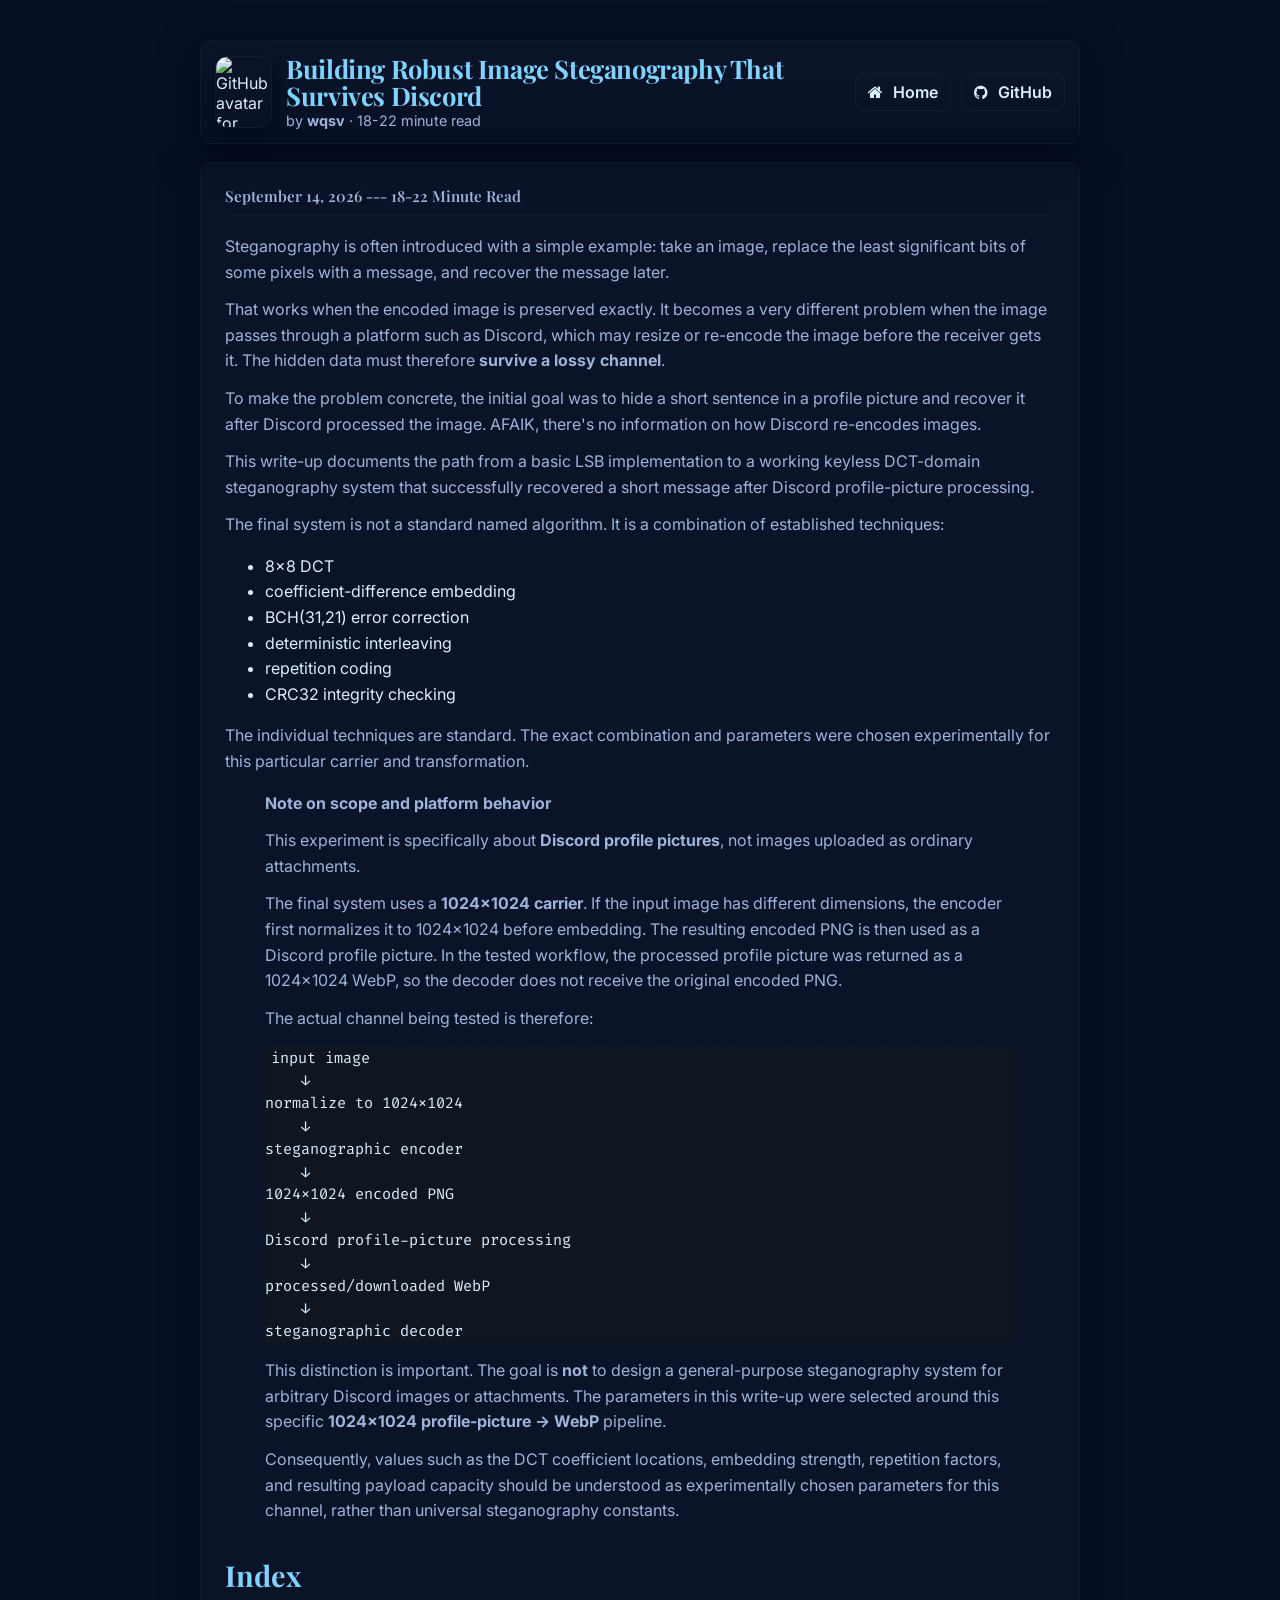
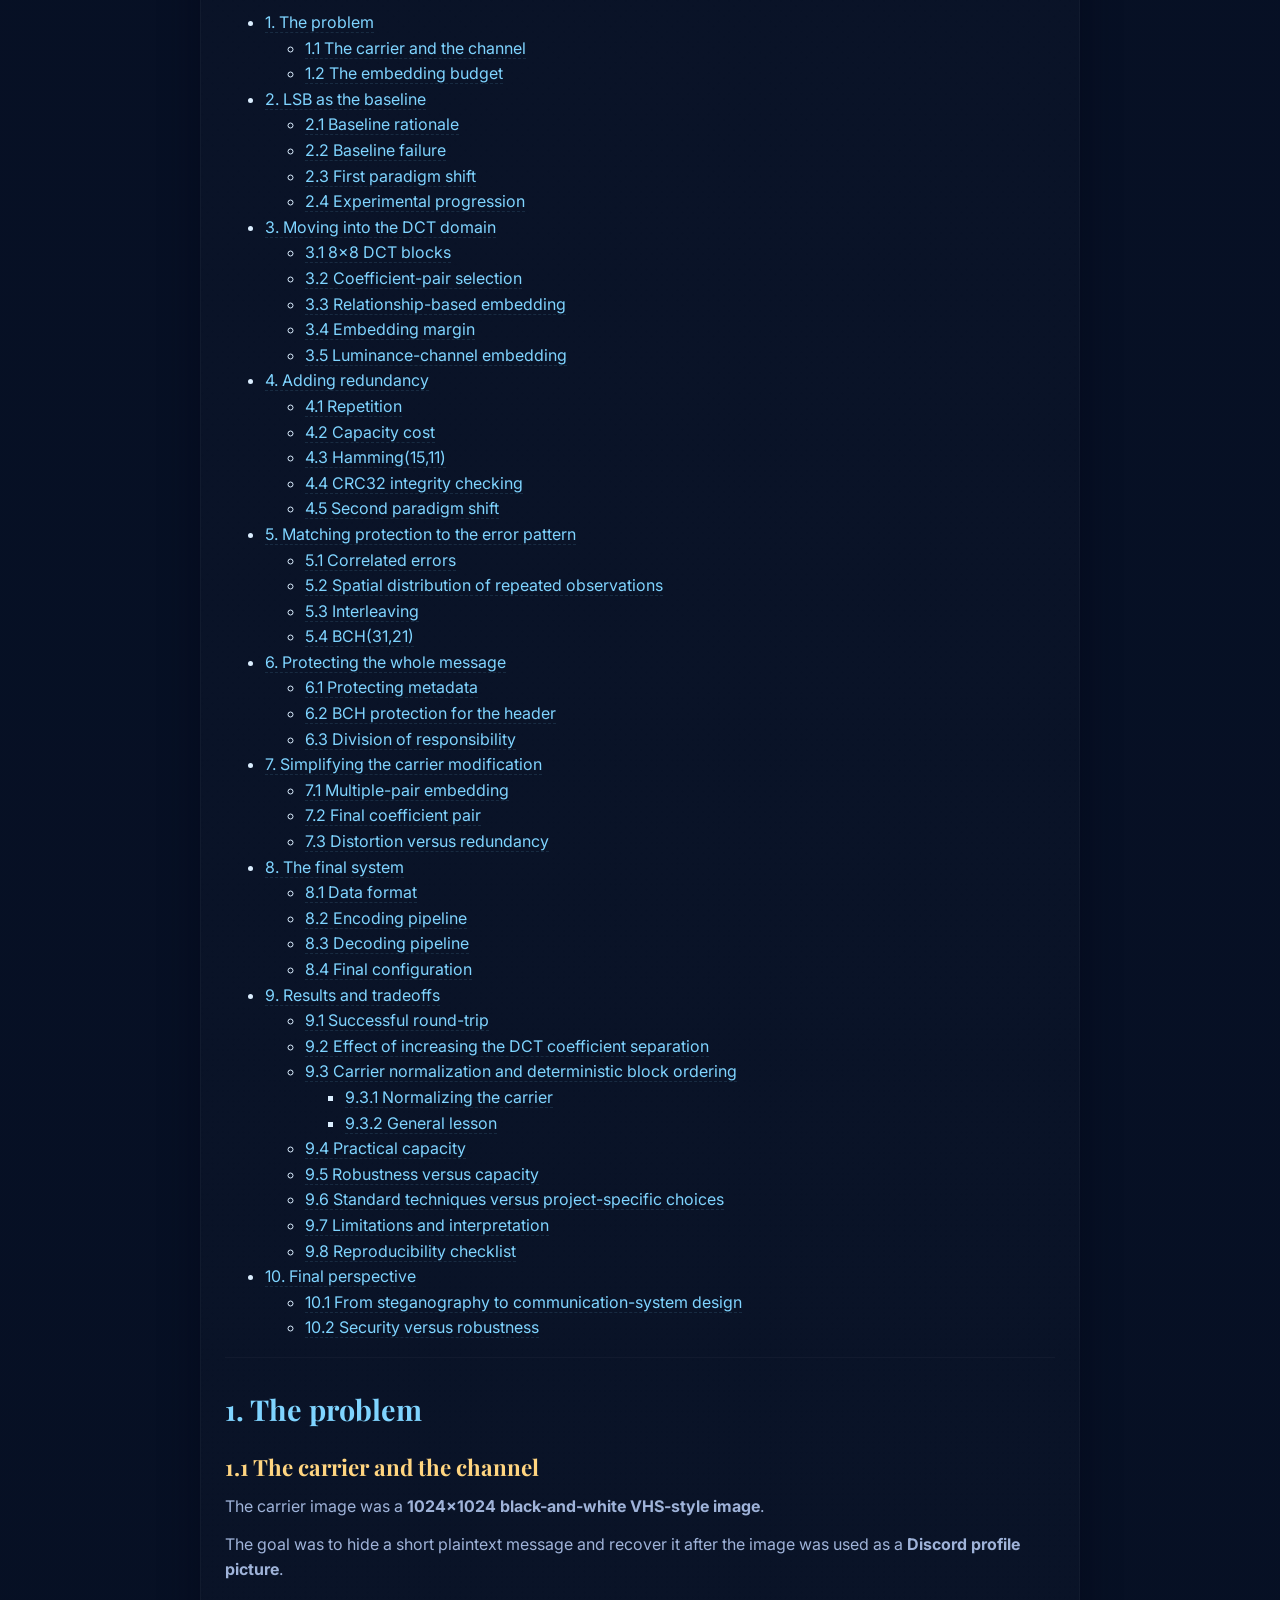
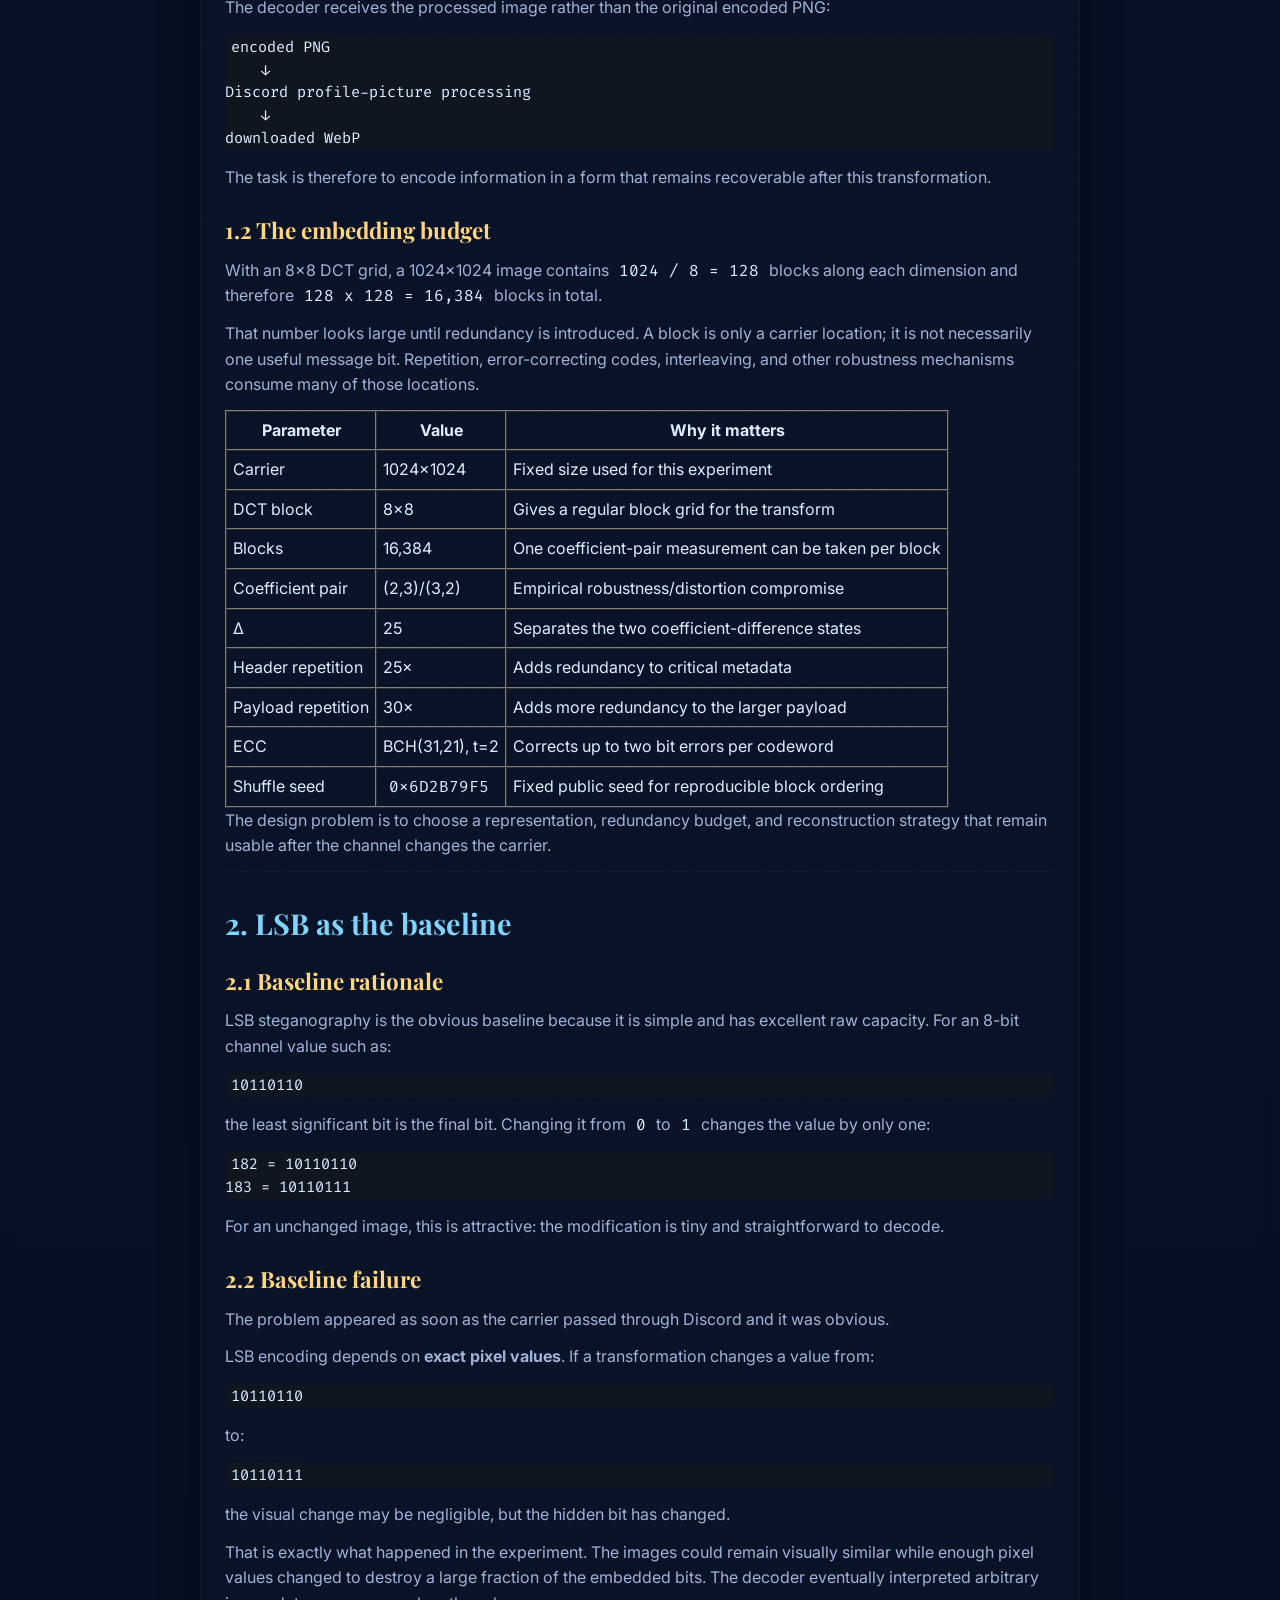
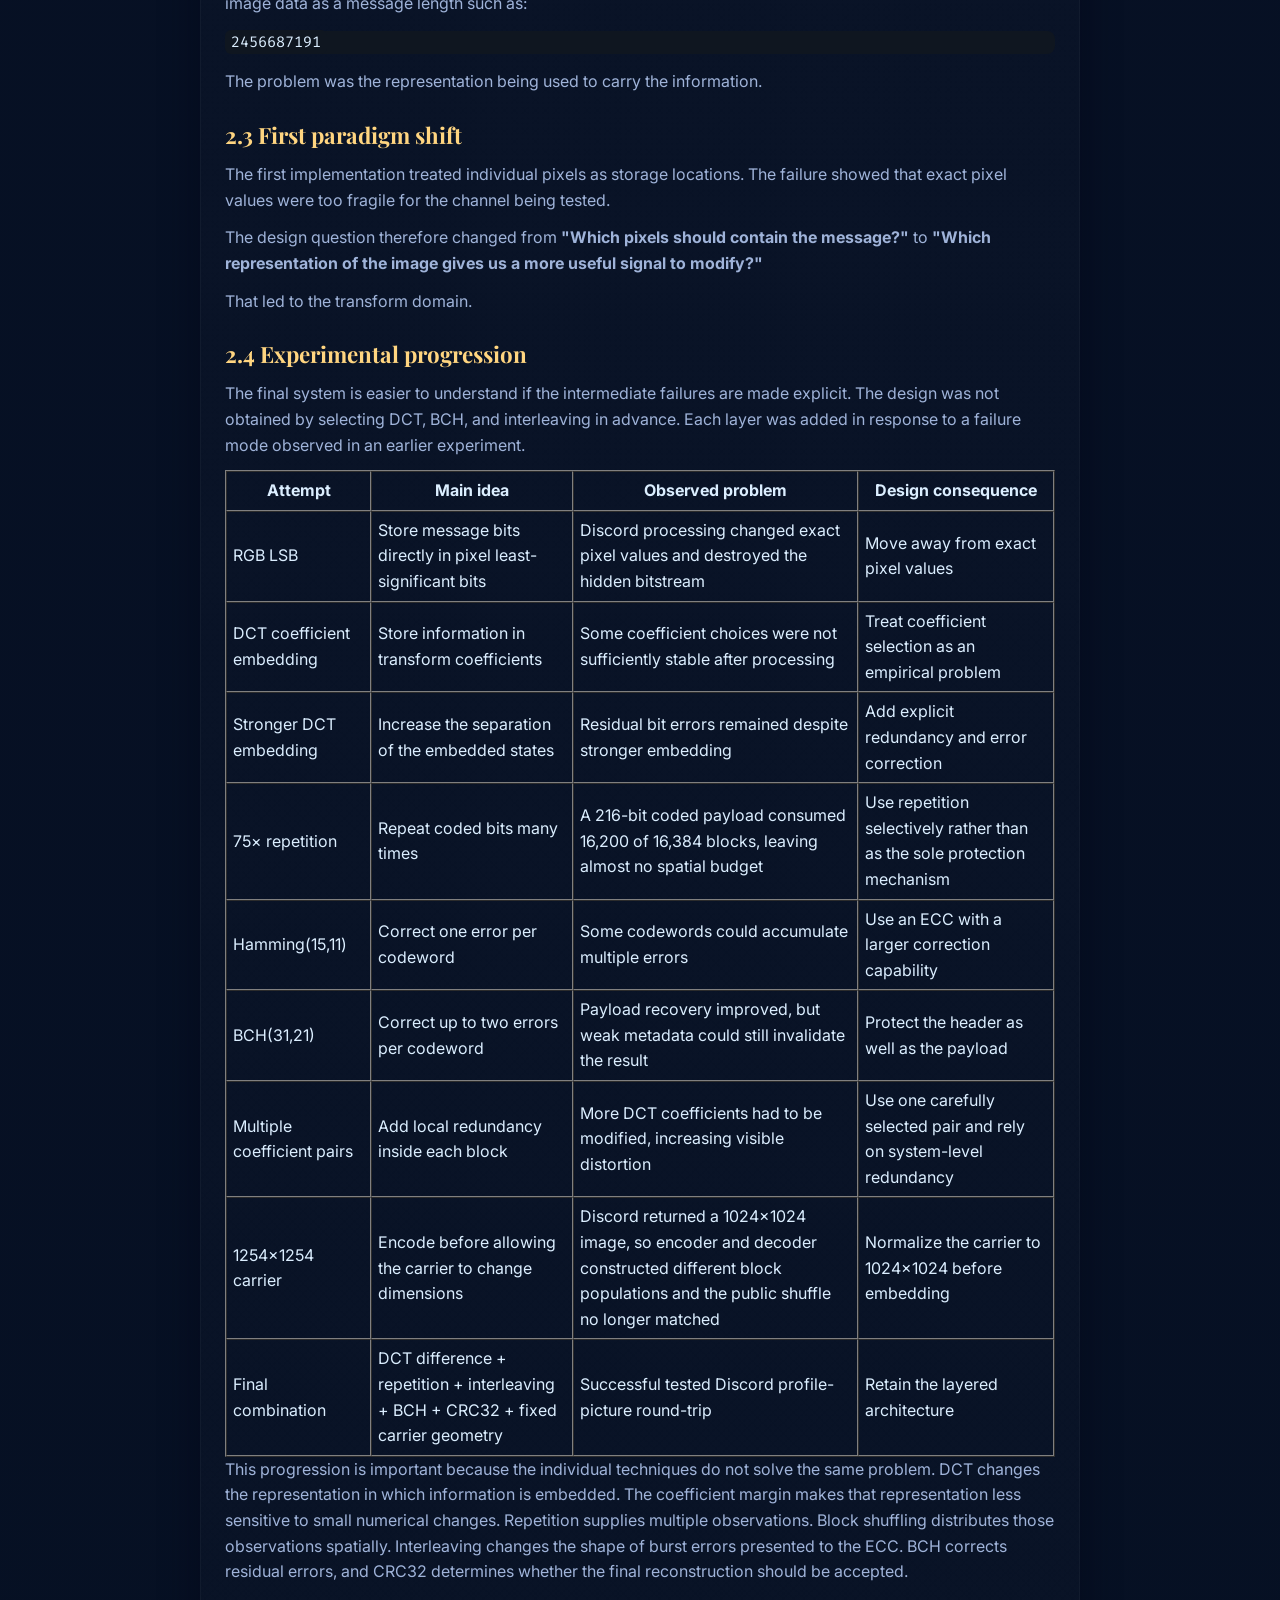
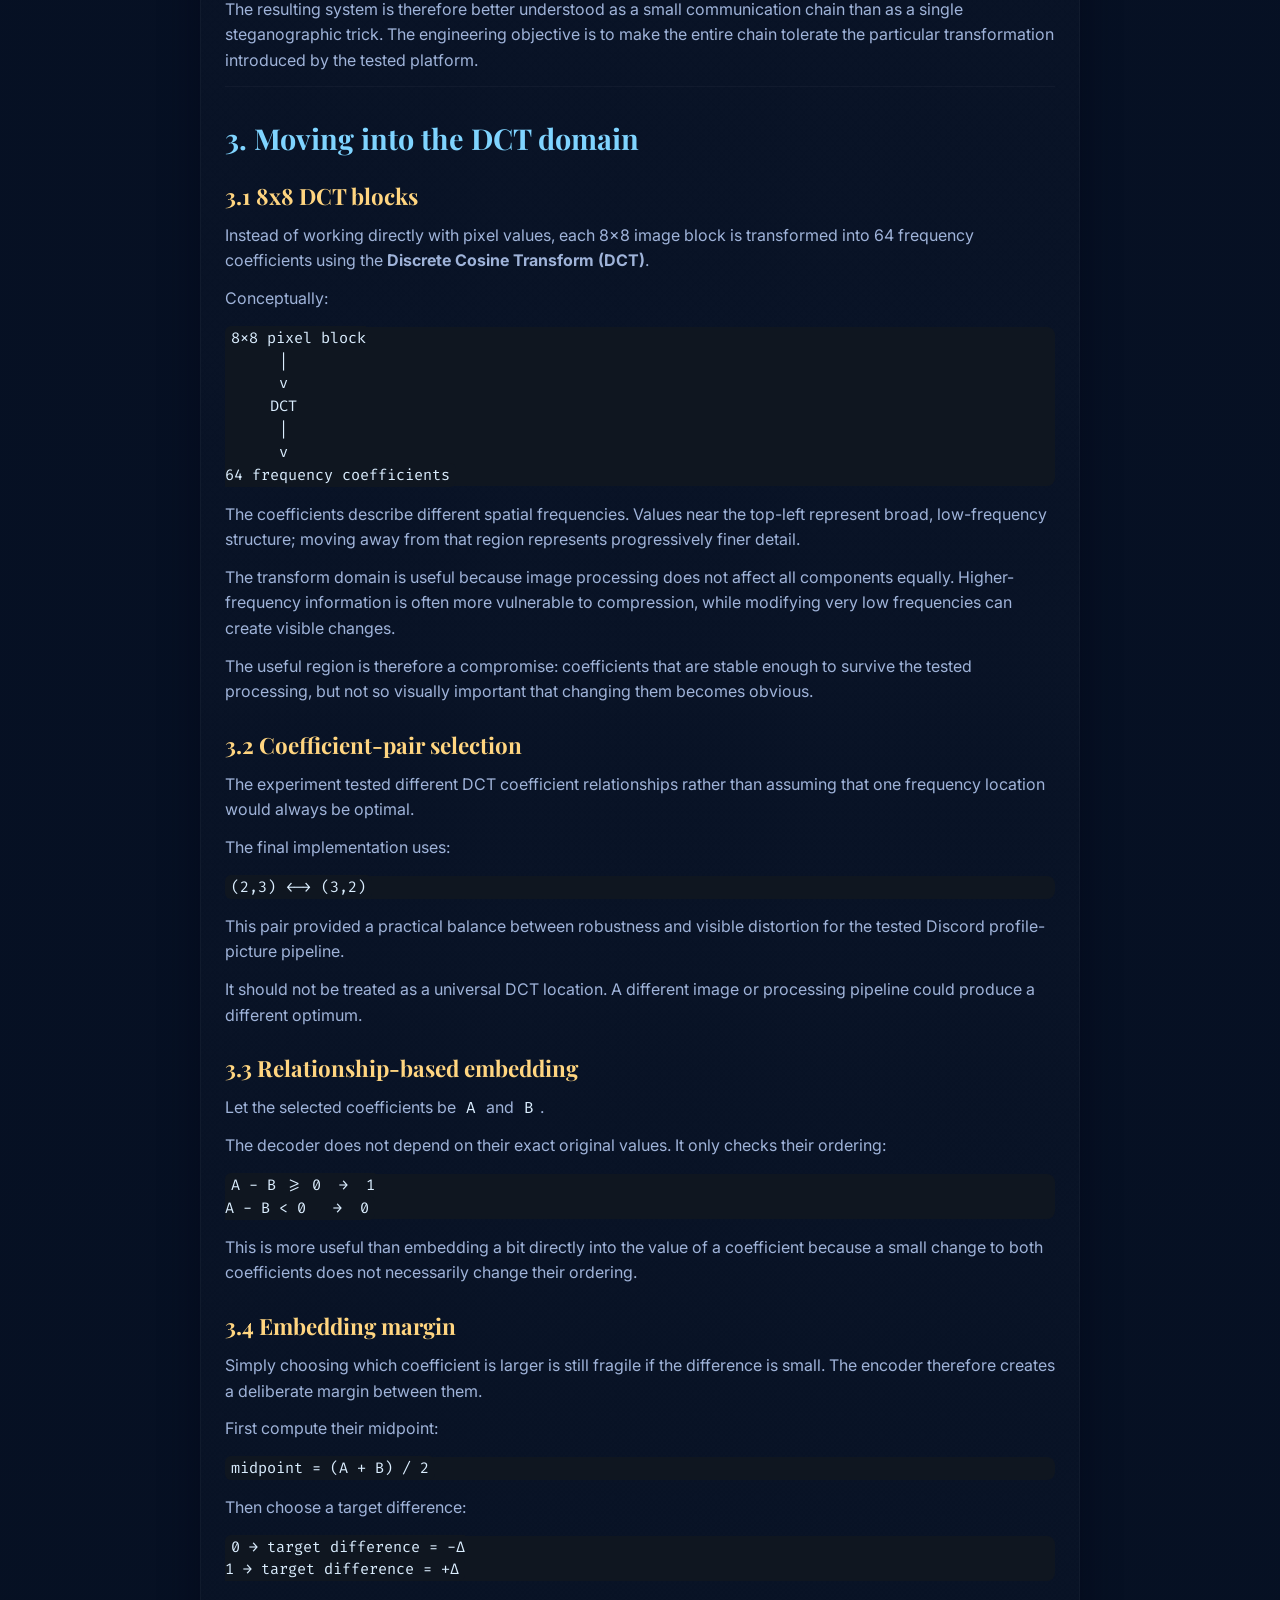
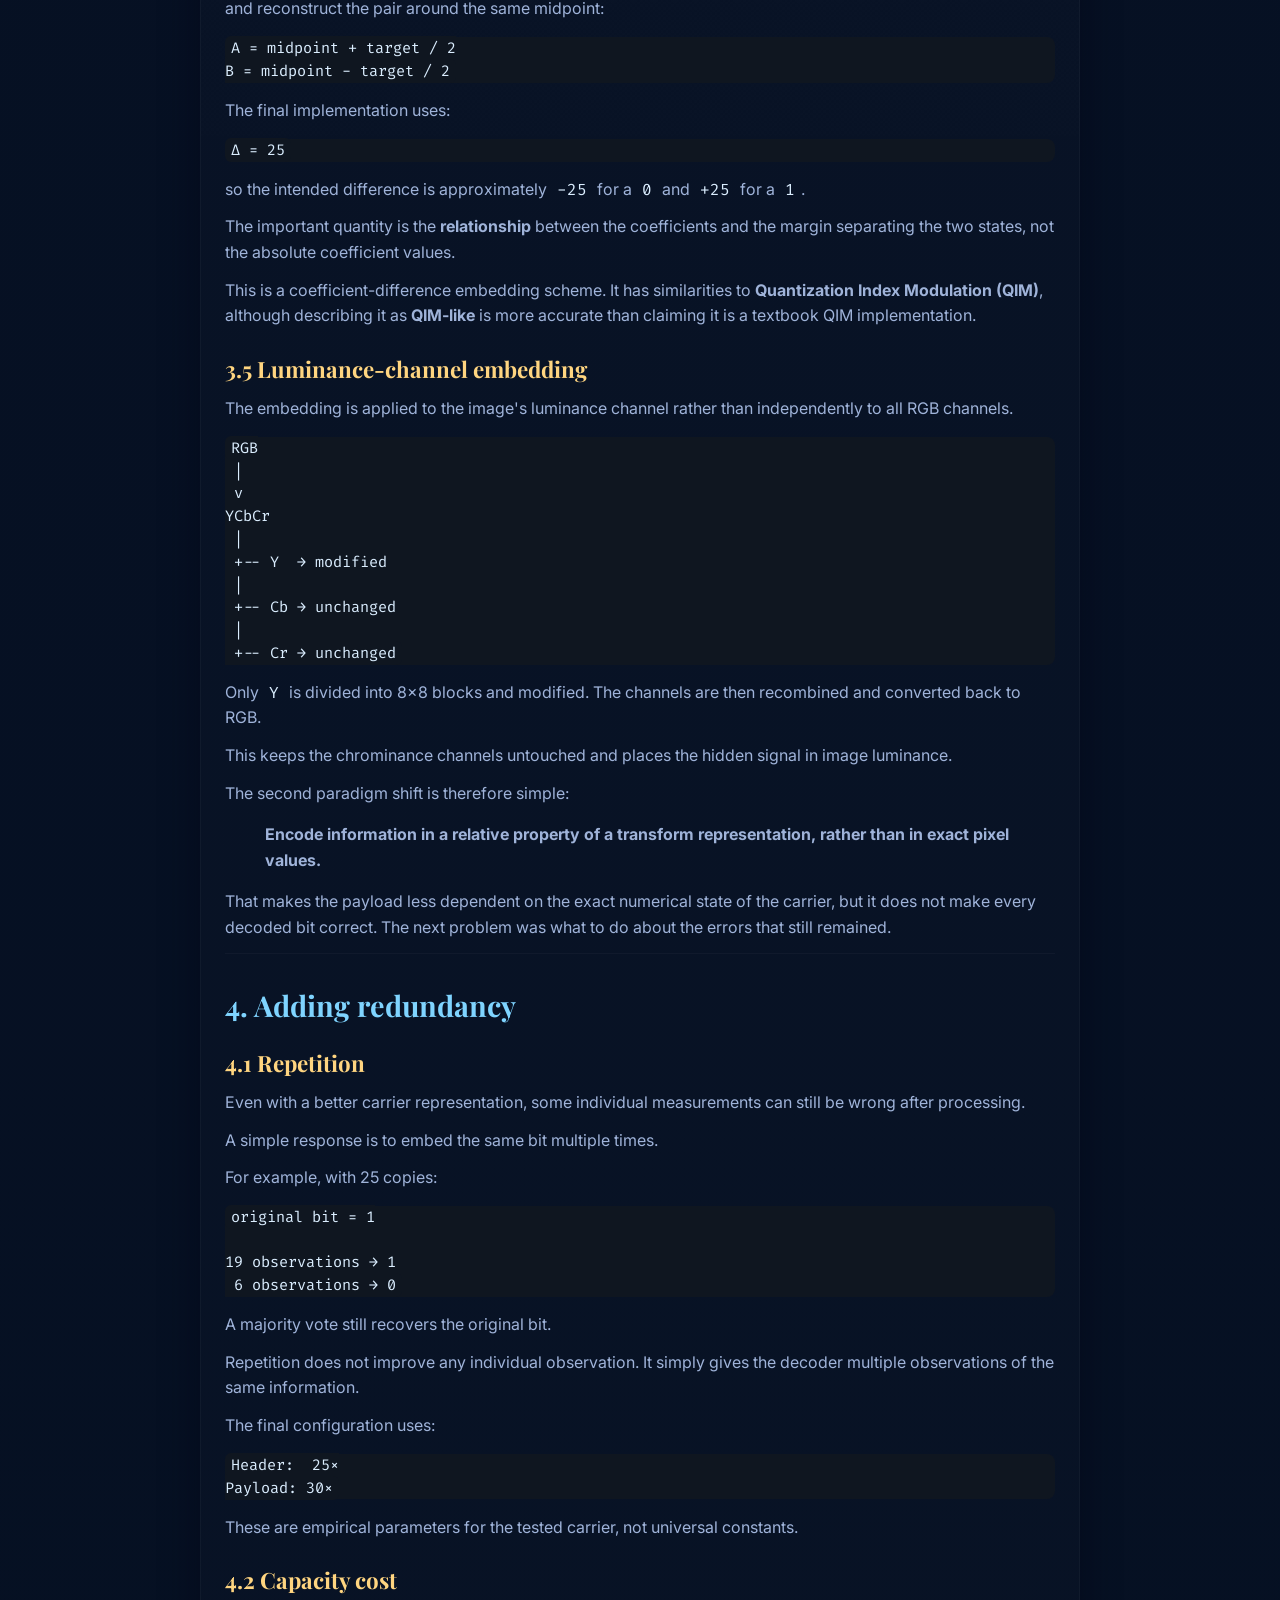
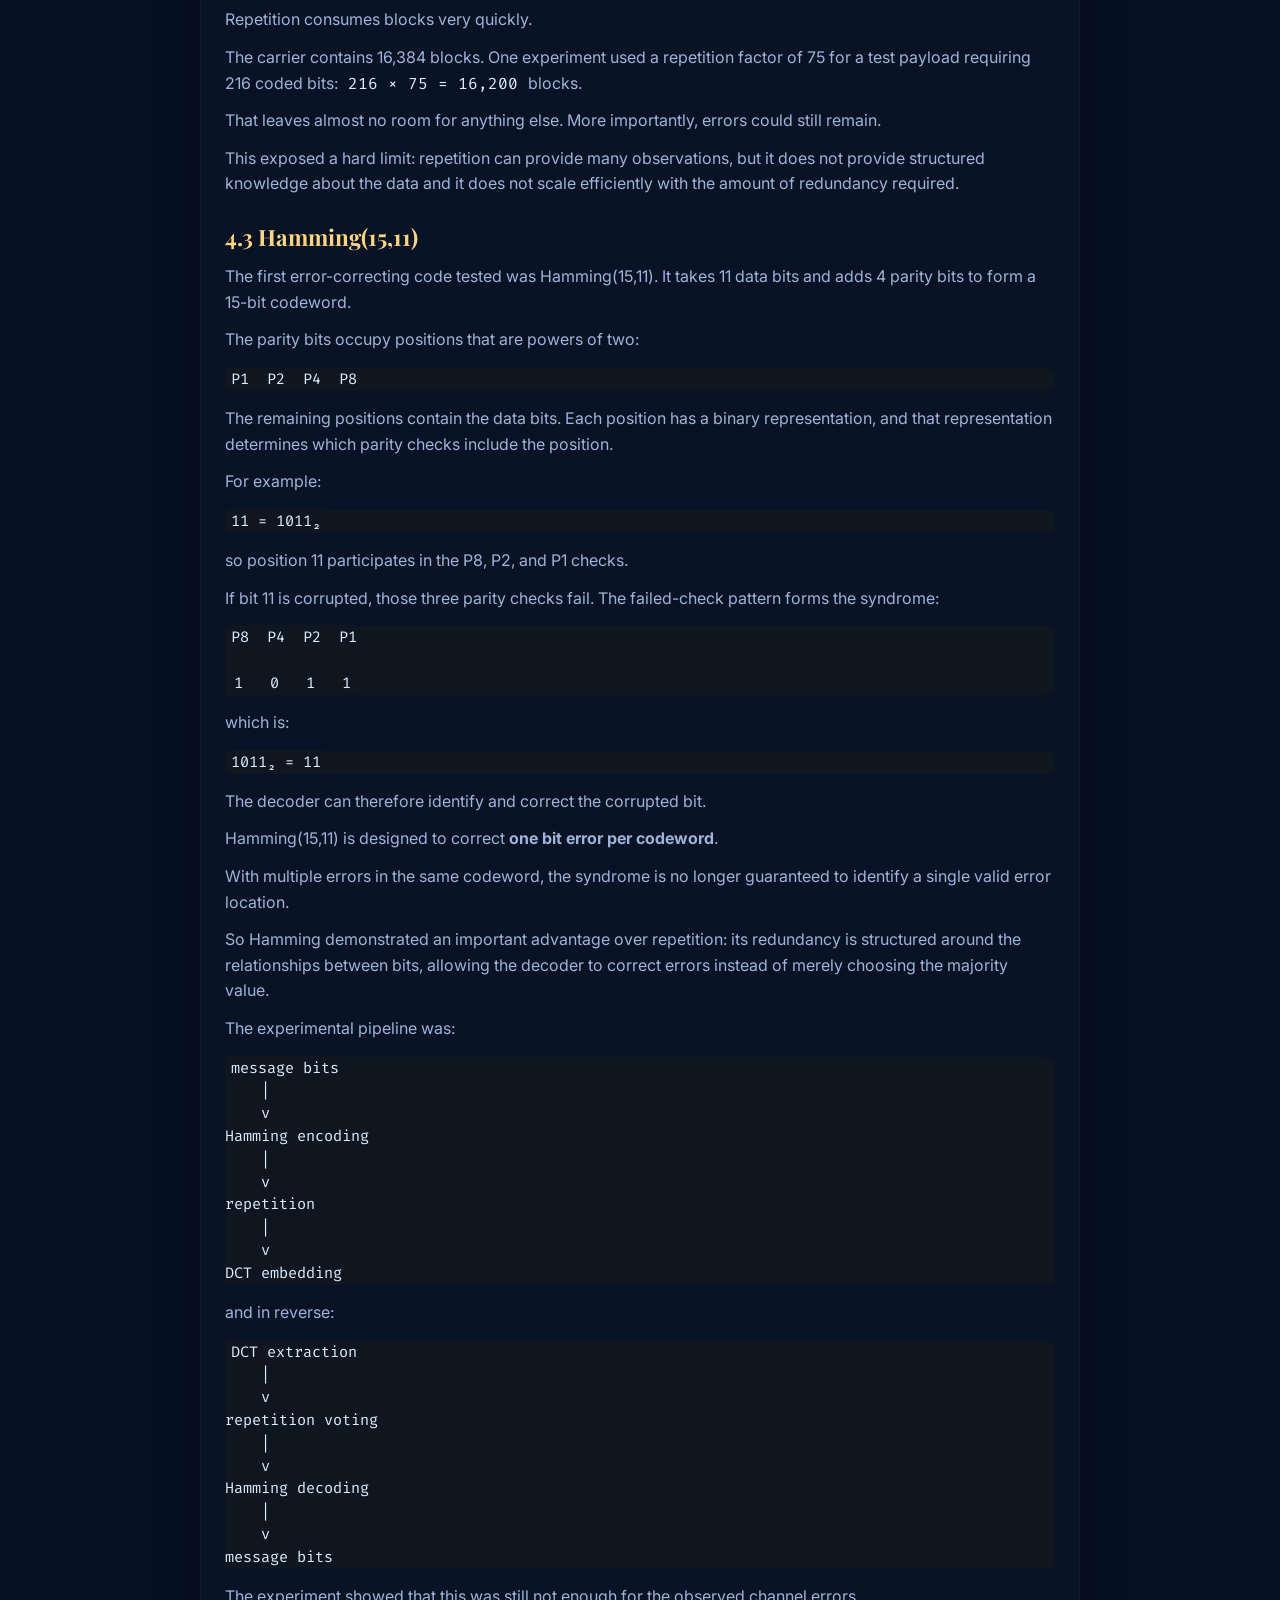
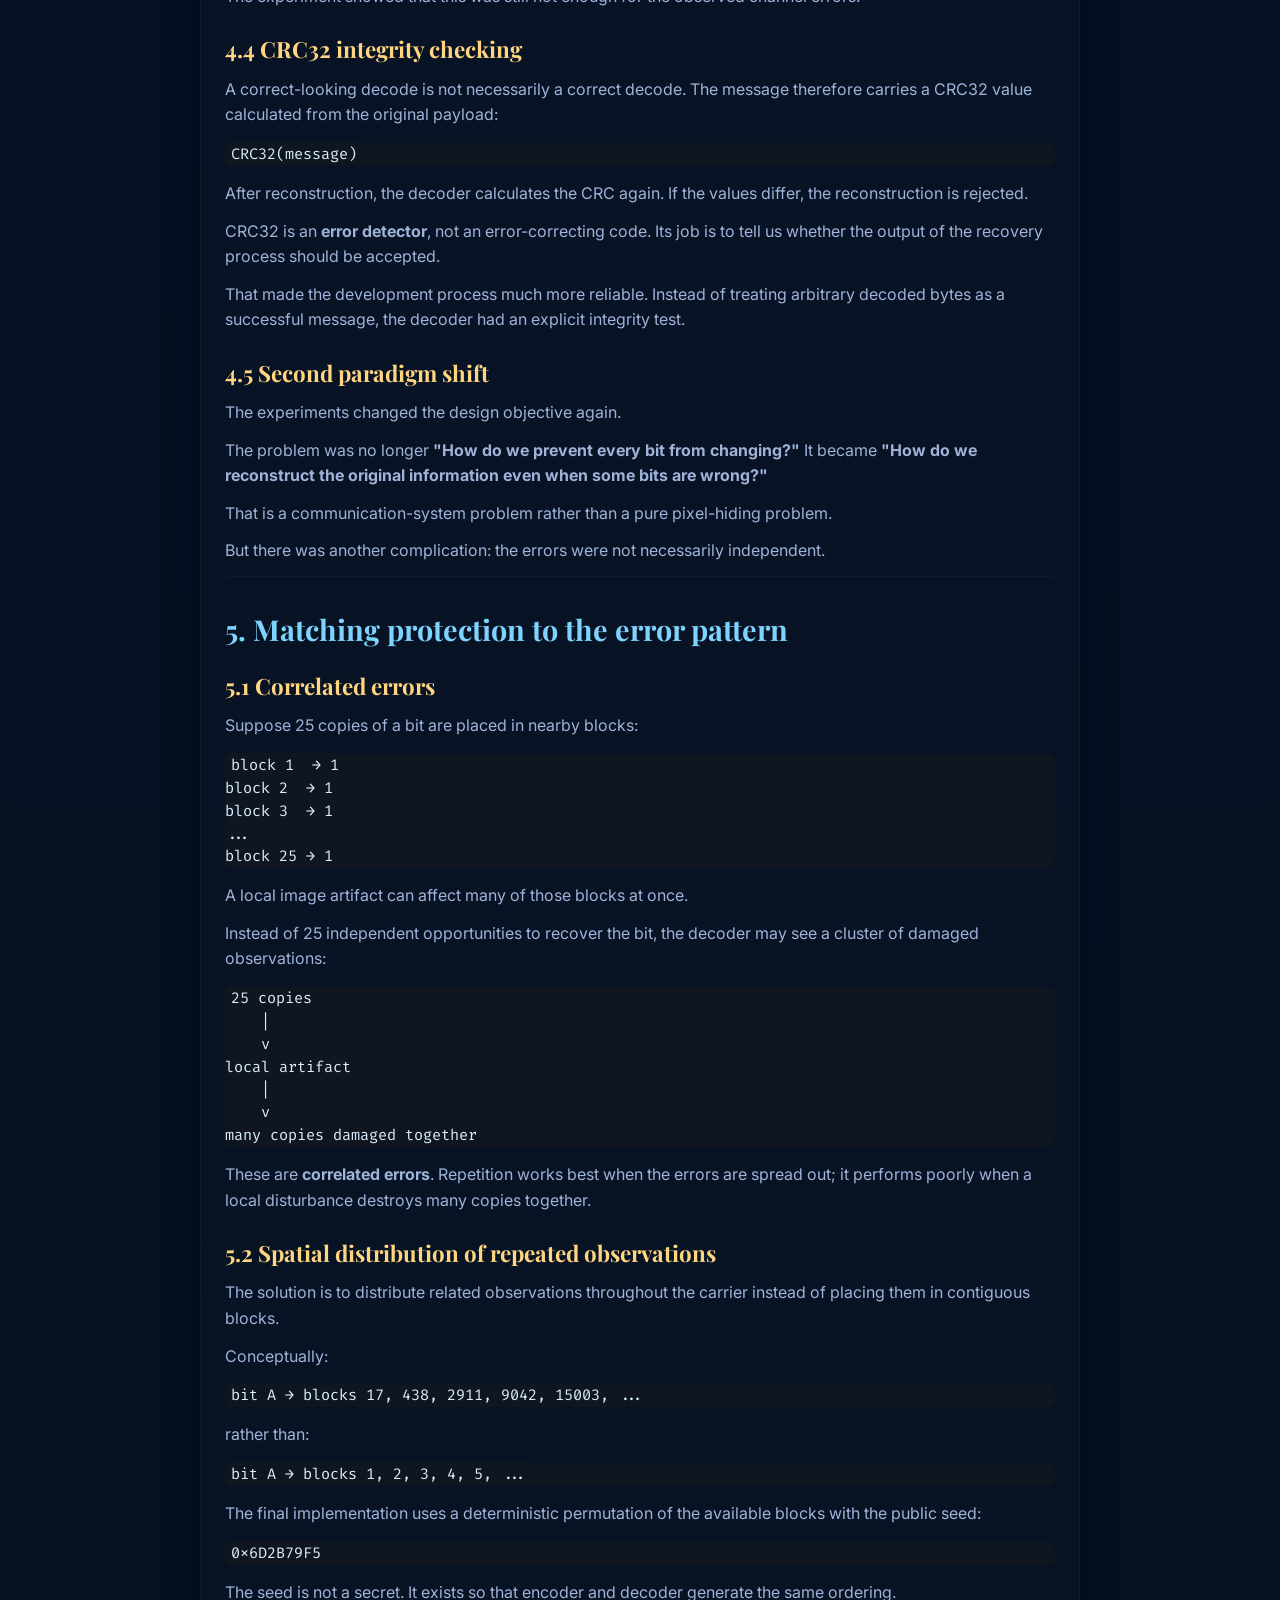
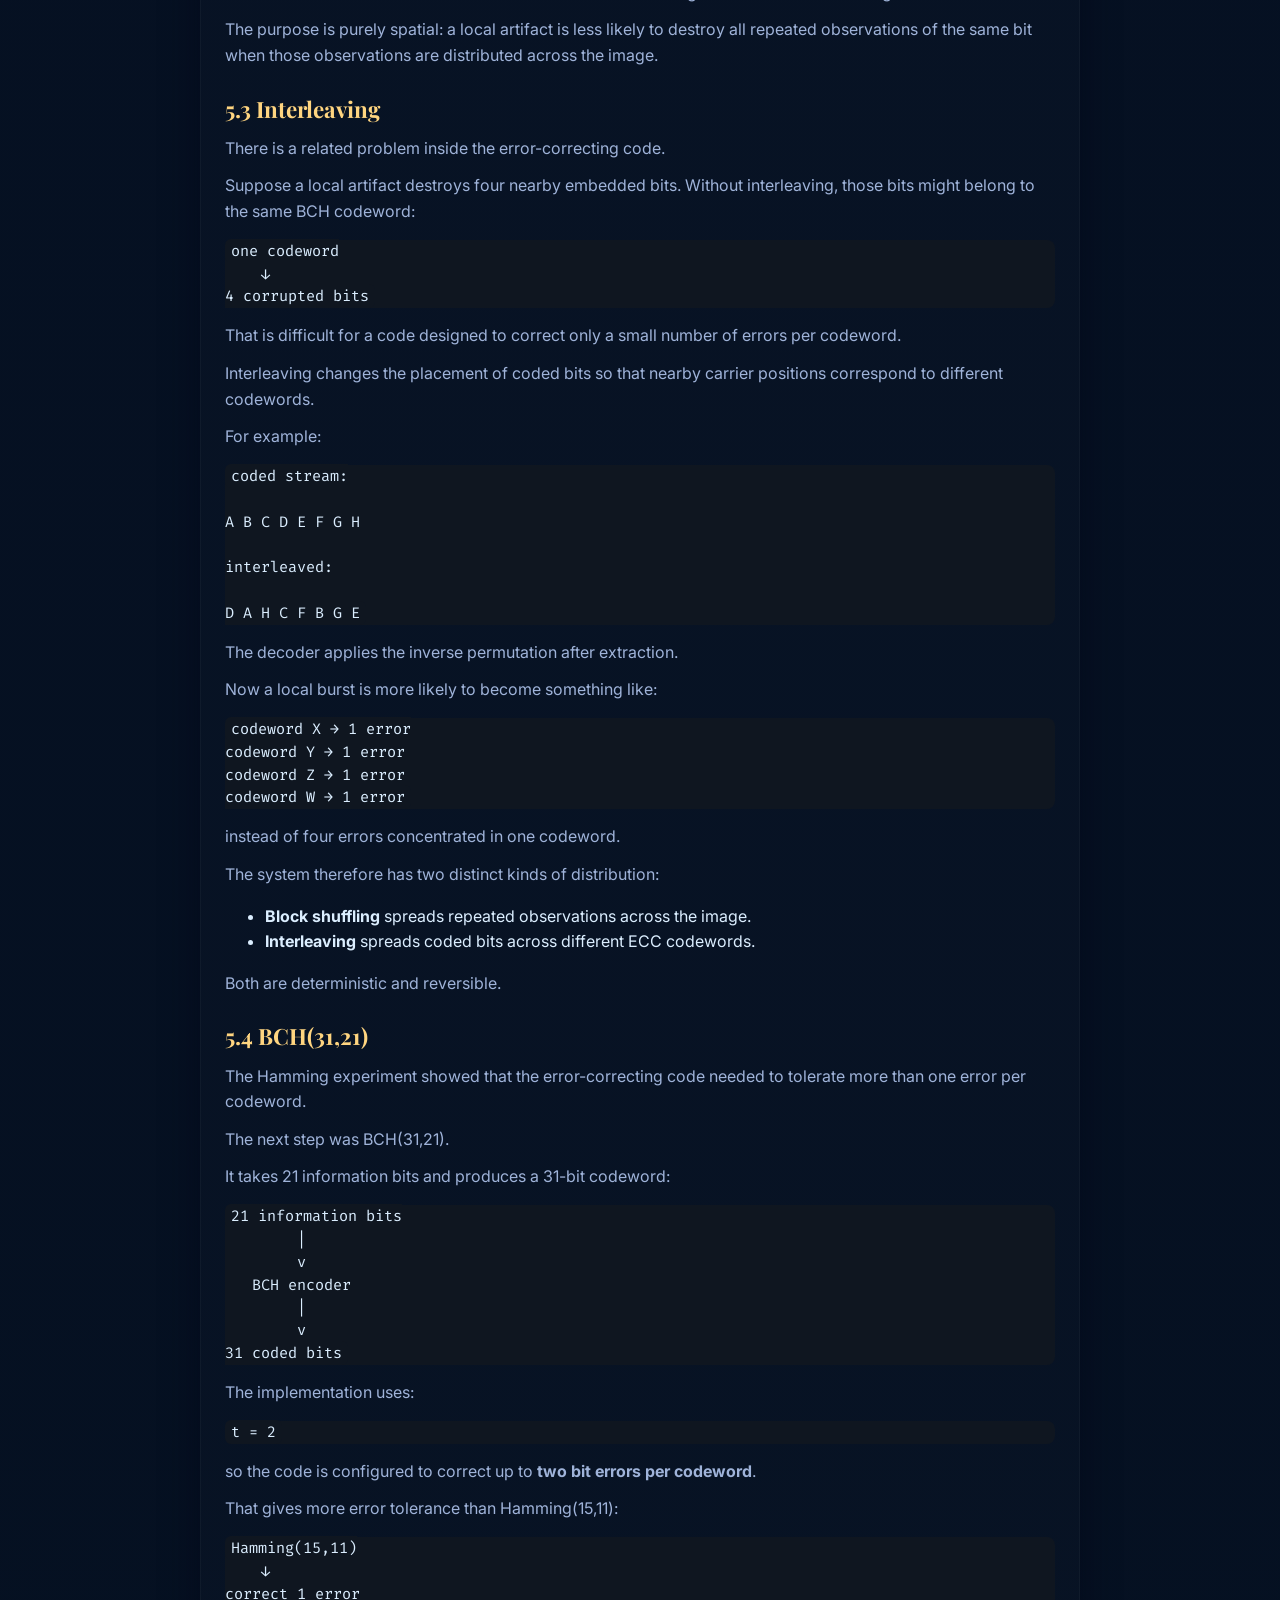
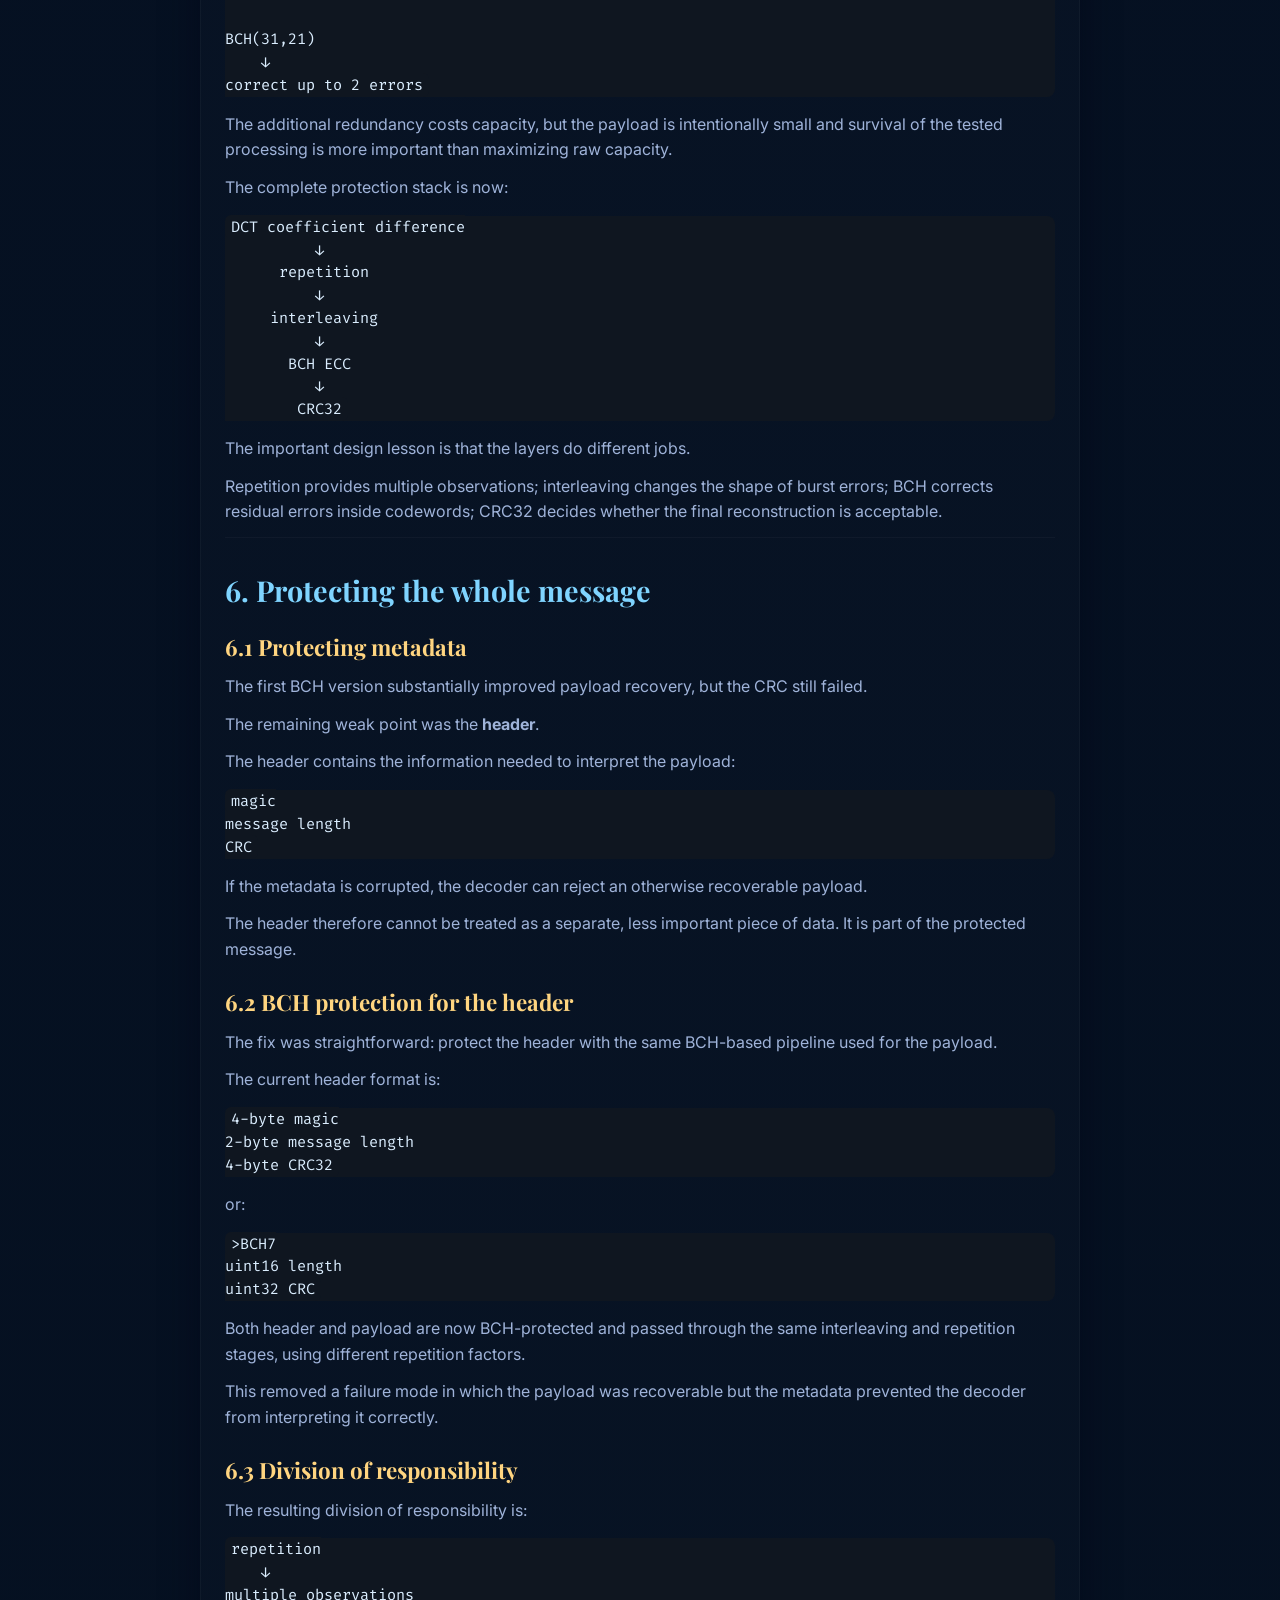
==== commit d52bec5d: "f" ====
--- a/2026/09/14-discord-steganography.html
+++ b/2026/09/14-discord-steganography.html
@@ -1,624 +1,571 @@
 <!DOCTYPE html>
-
-<html data-theme="" lang="en">
-
+<html lang="en" data-theme="">
 <head>
-    <meta charset="utf-8" />
-    <meta content="width=device-width, initial-scale=1, viewport-fit=cover" name="viewport" />
-    <title>Building Robust Image Steganography That Survives Discord - wqsv</title>
-    <link href="https://fonts.googleapis.com" rel="preconnect" />
-    <link crossorigin="" href="https://fonts.gstatic.com" rel="preconnect" />
-    <link
-        href="https://fonts.googleapis.com/css2?family=Playfair+Display:ital,wght@0,600;0,700;1,700&amp;family=Inter:wght@300;400;600&amp;family=Fira+Code&amp;display=swap"
-        rel="stylesheet" />
-    <link href="https://cdnjs.cloudflare.com/ajax/libs/font-awesome/4.7.0/css/font-awesome.min.css" rel="stylesheet" />
-    <link href="https://cdnjs.cloudflare.com/ajax/libs/highlight.js/11.8.0/styles/atom-one-dark.min.css"
-        rel="stylesheet" />
-    <script src="https://cdnjs.cloudflare.com/ajax/libs/highlight.js/11.8.0/highlight.min.js"></script>
-    <script src="https://cdnjs.cloudflare.com/ajax/libs/highlight.js/11.11.1/languages/x86asm.min.js"></script>
-    <script
-        src="https://cdnjs.cloudflare.com/ajax/libs/highlight.js/11.8.0/plugins/autoloader/highlightjs-autoloader.min.js"></script>
-    <link href="../../blogpost.css" rel="stylesheet" />
+  <meta charset="utf-8" />
+  <meta name="viewport" content="width=device-width, initial-scale=1, viewport-fit=cover" />
+  <title>Building Robust Image Steganography That Survives Discord - wqsv</title>
+
+  <link rel="preconnect" href="https://fonts.googleapis.com">
+  <link rel="preconnect" href="https://fonts.gstatic.com" crossorigin>
+  <link href="https://fonts.googleapis.com/css2?family=Playfair+Display:ital,wght@0,600;0,700;1,700&family=Inter:wght@300;400;600&family=Fira+Code&display=swap" rel="stylesheet">
+
+  <link rel="stylesheet" href="https://cdnjs.cloudflare.com/ajax/libs/font-awesome/4.7.0/css/font-awesome.min.css">
+
+  <link rel="stylesheet" href="https://cdnjs.cloudflare.com/ajax/libs/highlight.js/11.8.0/styles/atom-one-dark.min.css">
+  <script src="https://cdnjs.cloudflare.com/ajax/libs/highlight.js/11.8.0/highlight.min.js"></script>
+  <script src="https://cdnjs.cloudflare.com/ajax/libs/highlight.js/11.11.1/languages/x86asm.min.js"></script>
+  <script src="https://cdnjs.cloudflare.com/ajax/libs/highlight.js/11.8.0/plugins/autoloader/highlightjs-autoloader.min.js"></script>
+
+  <link rel="stylesheet" href="../../blogpost.css">
 </head>
-
 <body>
-    <header aria-label="Post header" class="bp-header" role="banner">
-        <div class="bp-header-inner">
-            <div class="bp-meta-left">
-                <img alt="GitHub avatar for wqsv" class="gh-avatar" height="72"
-                    src="https://avatars.githubusercontent.com/u/132809543" width="72" />
-                <div class="bp-title-wrap">
-                    <h1 class="bp-title">Building Robust Image Steganography That Survives Discord</h1>
-                    <p class="bp-sub">by <strong>wqsv</strong> · 10-13 minute read</p>
-                </div>
-            </div>
-            <nav aria-label="Post navigation" class="bp-nav" role="navigation">
-                <a aria-label="Go to home (root)" class="nav-btn" href="/" id="go-back" title="Home">
-                    <i aria-hidden="true" class="fa fa-home"></i>
-                    <span class="nav-text">Home</span>
-                </a>
-                <a aria-label="Open GitHub profile" class="nav-btn" href="https://github.com/wqsv"
-                    rel="noopener noreferrer" target="_blank" title="Open GitHub profile">
-                    <i aria-hidden="true" class="fa fa-github"></i>
-                    <span class="nav-text">GitHub</span>
-                </a>
-            </nav>
+  <header class="bp-header" role="banner" aria-label="Post header">
+    <div class="bp-header-inner">
+      <div class="bp-meta-left">
+        <img class="gh-avatar" src="https://avatars.githubusercontent.com/u/132809543" alt="GitHub avatar for wqsv" width="72" height="72" />
+        <div class="bp-title-wrap">
+          <h1 class="bp-title">Building Robust Image Steganography That Survives Discord</h1>
+          <p class="bp-sub">by <strong>wqsv</strong> · 18-22 minute read</p>
         </div>
-    </header>
-    <main class="bp-main" role="main">
-        <article class="post-article" itemscope="" itemtype="http://schema.org/Article">
-            <header class="article-head">
-                <h2 class="reading-meta">September 14, 2026 --- 10-13 Minute Read</h2>
-                <hr />
-            </header>
-            <section class="article-body" itemprop="articleBody">
-                <p>Steganography is often introduced with a simple example: take an image, replace the least significant
-                    bits of some pixels with a message, and recover the message later.</p>
-                <p>That works when the encoded image is preserved exactly. It becomes a very different problem when the
-                    image passes through a platform such as Discord, which may resize or re-encode the image before the
-                    receiver gets it. The hidden data must therefore <strong>survive a lossy channel</strong>.</p>
-                <p>To make the problem concrete, the initial goal was to hide a short sentence in a profile picture and
-                    recover it after Discord processed the image. AFAIK, there's no information on how Discord
-                    re-encodes images.</p>
-                <p>This write-up documents the path from a basic LSB implementation to a working keyless DCT-domain
-                    steganography system that successfully recovered a short message after Discord profile-picture
-                    processing.</p>
-                <p>The final system is not a standard named algorithm. It is a combination of established techniques:
-                </p>
+      </div>
+
+      <nav class="bp-nav" role="navigation" aria-label="Post navigation">
+        <a id="go-back" class="nav-btn" href="/" title="Home" aria-label="Go to home (root)">
+          <i class="fa fa-home" aria-hidden="true"></i>
+          <span class="nav-text">Home</span>
+        </a>
+
+        <a class="nav-btn" href="https://github.com/wqsv" target="_blank" rel="noopener noreferrer" title="Open GitHub profile" aria-label="Open GitHub profile">
+          <i class="fa fa-github" aria-hidden="true"></i>
+          <span class="nav-text">GitHub</span>
+        </a>
+      </nav>
+    </div>
+  </header>
+
+  <main class="bp-main" role="main">
+    <article class="post-article" itemscope itemtype="http://schema.org/Article">
+      <header class="article-head">
+        <h2 class="reading-meta">September 14, 2026 --- 18-22 Minute Read</h2>
+        <hr>
+      </header>
+
+      <section class="article-body" itemprop="articleBody">
+
+        <p>Steganography is often introduced with a simple example: take an image, replace the least significant bits of some pixels with a message, and recover the message later.</p>
+
+        <p>That works when the encoded image is preserved exactly. It becomes a very different problem when the image passes through a platform such as Discord, which may resize or re-encode the image before the receiver gets it. The hidden data must therefore <b>survive a lossy channel</b>.</p>
+
+        <p>To make the problem concrete, the initial goal was to hide a short sentence in a profile picture and recover it after Discord processed the image. AFAIK, there's no information on how Discord re-encodes images.</p>
+
+        <p>This write-up documents the path from a basic LSB implementation to a working keyless DCT-domain steganography system that successfully recovered a short message after Discord profile-picture processing.</p>
+
+        <p>The final system is not a standard named algorithm. It is a combination of established techniques:</p>
+
+        <ul>
+          <li>8x8 DCT</li>
+          <li>coefficient-difference embedding</li>
+          <li>BCH(31,21) error correction</li>
+          <li>deterministic interleaving</li>
+          <li>repetition coding</li>
+          <li>CRC32 integrity checking</li>
+        </ul>
+
+        <p>The individual techniques are standard. The exact combination and parameters were chosen experimentally for this particular carrier and transformation.</p>
+
+        <blockquote>
+          <p><b>Note on scope and platform behavior</b></p>
+          <p>This experiment is specifically about <b>Discord profile pictures</b>, not images uploaded as ordinary attachments.</p>
+          <p>The final system uses a <b>1024x1024 carrier</b>. If the input image has different dimensions, the encoder first normalizes it to 1024x1024 before embedding. The resulting encoded PNG is then used as a Discord profile picture. In the tested workflow, the processed profile picture was returned as a 1024x1024 WebP, so the decoder does not receive the original encoded PNG.</p>
+          <p>The actual channel being tested is therefore:</p>
+          <pre><code class="language-plaintext">input image
+    ↓
+normalize to 1024x1024
+    ↓
+steganographic encoder
+    ↓
+1024x1024 encoded PNG
+    ↓
+Discord profile-picture processing
+    ↓
+processed/downloaded WebP
+    ↓
+steganographic decoder</code></pre>
+          <p>This distinction is important. The goal is <b>not</b> to design a general-purpose steganography system for arbitrary Discord images or attachments. The parameters in this write-up were selected around this specific <b>1024x1024 profile-picture → WebP</b> pipeline.</p>
+          <p>Consequently, values such as the DCT coefficient locations, embedding strength, repetition factors, and resulting payload capacity should be understood as experimentally chosen parameters for this channel, rather than universal steganography constants.</p>
+        </blockquote>
+
+        <h3>Index</h3>
+        <ul>
+          <li><a href="#1-the-problem">1. The problem</a>
+            <ul>
+              <li><a href="#11-the-carrier-and-the-channel">1.1 The carrier and the channel</a></li>
+              <li><a href="#12-the-embedding-budget">1.2 The embedding budget</a></li>
+            </ul>
+          </li>
+          <li><a href="#2-lsb-as-the-baseline">2. LSB as the baseline</a>
+            <ul>
+              <li><a href="#21-baseline-rationale">2.1 Baseline rationale</a></li>
+              <li><a href="#22-baseline-failure">2.2 Baseline failure</a></li>
+              <li><a href="#23-first-paradigm-shift">2.3 First paradigm shift</a></li>
+              <li><a href="#24-experimental-progression">2.4 Experimental progression</a></li>
+            </ul>
+          </li>
+          <li><a href="#3-moving-into-the-dct-domain">3. Moving into the DCT domain</a>
+            <ul>
+              <li><a href="#31-8x8-dct-blocks">3.1 8x8 DCT blocks</a></li>
+              <li><a href="#32-coefficient-pair-selection">3.2 Coefficient-pair selection</a></li>
+              <li><a href="#33-relationship-based-embedding">3.3 Relationship-based embedding</a></li>
+              <li><a href="#34-embedding-margin">3.4 Embedding margin</a></li>
+              <li><a href="#35-luminance-channel-embedding">3.5 Luminance-channel embedding</a></li>
+            </ul>
+          </li>
+          <li><a href="#4-adding-redundancy">4. Adding redundancy</a>
+            <ul>
+              <li><a href="#41-repetition">4.1 Repetition</a></li>
+              <li><a href="#42-capacity-cost">4.2 Capacity cost</a></li>
+              <li><a href="#43-hamming1511">4.3 Hamming(15,11)</a></li>
+              <li><a href="#44-crc32-integrity-checking">4.4 CRC32 integrity checking</a></li>
+              <li><a href="#45-second-paradigm-shift">4.5 Second paradigm shift</a></li>
+            </ul>
+          </li>
+          <li><a href="#5-matching-protection-to-the-error-pattern">5. Matching protection to the error pattern</a>
+            <ul>
+              <li><a href="#51-correlated-errors">5.1 Correlated errors</a></li>
+              <li><a href="#52-spatial-distribution-of-repeated-observations">5.2 Spatial distribution of repeated observations</a></li>
+              <li><a href="#53-interleaving">5.3 Interleaving</a></li>
+              <li><a href="#54-bch3121">5.4 BCH(31,21)</a></li>
+            </ul>
+          </li>
+          <li><a href="#6-protecting-the-whole-message">6. Protecting the whole message</a>
+            <ul>
+              <li><a href="#61-protecting-metadata">6.1 Protecting metadata</a></li>
+              <li><a href="#62-bch-protection-for-the-header">6.2 BCH protection for the header</a></li>
+              <li><a href="#63-division-of-responsibility">6.3 Division of responsibility</a></li>
+            </ul>
+          </li>
+          <li><a href="#7-simplifying-the-carrier-modification">7. Simplifying the carrier modification</a>
+            <ul>
+              <li><a href="#71-multiple-pair-embedding">7.1 Multiple-pair embedding</a></li>
+              <li><a href="#72-final-coefficient-pair">7.2 Final coefficient pair</a></li>
+              <li><a href="#73-distortion-versus-redundancy">7.3 Distortion versus redundancy</a></li>
+            </ul>
+          </li>
+          <li><a href="#8-the-final-system">8. The final system</a>
+            <ul>
+              <li><a href="#81-data-format">8.1 Data format</a></li>
+              <li><a href="#82-encoding-pipeline">8.2 Encoding pipeline</a></li>
+              <li><a href="#83-decoding-pipeline">8.3 Decoding pipeline</a></li>
+              <li><a href="#84-final-configuration">8.4 Final configuration</a></li>
+            </ul>
+          </li>
+          <li><a href="#9-results-and-tradeoffs">9. Results and tradeoffs</a>
+            <ul>
+              <li><a href="#91-successful-round-trip">9.1 Successful round-trip</a></li>
+              <li><a href="#92-effect-of-increasing-the-dct-coefficient-separation">9.2 Effect of increasing the DCT coefficient separation</a></li>
+              <li><a href="#93-carrier-normalization-and-deterministic-block-ordering">9.3 Carrier normalization and deterministic block ordering</a>
                 <ul>
-                    <li>8x8 DCT</li>
-                    <li>coefficient-difference embedding</li>
-                    <li>BCH(31,21) error correction</li>
-                    <li>deterministic interleaving</li>
-                    <li>repetition coding</li>
-                    <li>CRC32 integrity checking</li>
+                  <li><a href="#931-normalizing-the-carrier">9.3.1 Normalizing the carrier</a></li>
+                  <li><a href="#932-general-lesson">9.3.2 General lesson</a></li>
                 </ul>
-                <p>The individual techniques are standard. The exact combination and parameters were chosen
-                    experimentally for this particular carrier and transformation.</p>
-                <blockquote>
-                    <p><strong>Note on scope and platform behavior</strong></p>
-                    <p>This experiment is specifically about <strong>Discord profile pictures</strong>, not images
-                        uploaded as ordinary attachments.</p>
-                    <p>The carrier used in the experiment is a <strong>1024x1024 PNG</strong>. The PNG is first modified
-                        by the steganographic encoder. The resulting encoded PNG is then used as a Discord profile
-                        picture. Discord processes and stores the profile picture as <strong>WebP</strong>, so the
-                        decoder does not receive the original encoded PNG.</p>
-                    <p>The actual channel being tested is therefore:</p>
-
-                    <p>1024x1024 source PNG</p>
-                    <p> ↓</p>
-                    <p>steganographic encoder</p>
-                    <p> ↓</p>
-                    <p>1024x1024 encoded PNG</p>
-                    <p> ↓</p>
-                    <p>Discord profile-picture processing</p>
-                    <p> ↓</p>
-                    <p>WebP stored by Discord</p>
-                    <p> ↓</p>
-                    <p>downloaded WebP</p>
-                    <p> ↓</p>
-                    <p>steganographic decoder</p>
-
-                    <p>This distinction is important. The goal is <strong>not</strong> to design a general-purpose
-                        steganography system for arbitrary Discord images or attachments. The parameters in this
-                        write-up were selected around this specific <strong>1024x1024 profile-picture → WebP</strong>
-                        pipeline.</p>
-                    <p>Consequently, values such as the DCT coefficient locations, embedding strength, repetition
-                        factors, and resulting payload capacity should be understood as experimentally chosen parameters
-                        for this channel, rather than universal steganography constants.</p>
-                </blockquote>
-                <hr />
-                <h3 id="index">Index</h3>
-                <nav aria-label="Table of contents" class="bp-toc">
-                    <ul>
-                        <li><a href="#1-the-problem">1. The problem</a>
-                            <ul>
-                                <li><a href="#1-1-the-carrier-and-the-channel">1.1 The carrier and the channel</a></li>
-                                <li><a href="#1-2-the-embedding-budget">1.2 The embedding budget</a></li>
-                            </ul>
-                        </li>
-                        <li><a href="#2-lsb-as-the-baseline">2. LSB as the baseline</a>
-                            <ul>
-                                <li><a href="#2-1-baseline-rationale">2.1 Baseline rationale</a></li>
-                                <li><a href="#2-2-baseline-failure">2.2 Baseline failure</a></li>
-                                <li><a href="#2-3-first-paradigm-shift">2.3 First paradigm shift</a></li>
-                            </ul>
-                        </li>
-                        <li><a href="#2-4-experimental-progression">2.4 Experimental progression</a></li>
-                        <li><a href="#3-moving-into-the-dct-domain">3. Moving into the DCT domain</a>
-                            <ul>
-                                <li><a href="#3-1-8x8-dct-blocks">3.1 8x8 DCT blocks</a></li>
-                                <li><a href="#3-2-coefficient-pair-selection">3.2 Coefficient-pair selection</a></li>
-                                <li><a href="#3-3-relationship-based-embedding">3.3 Relationship-based embedding</a>
-                                </li>
-                                <li><a href="#3-4-embedding-margin">3.4 Embedding margin</a></li>
-                                <li><a href="#3-5-luminance-channel-embedding">3.5 Luminance-channel embedding</a></li>
-                            </ul>
-                        </li>
-                        <li><a href="#4-adding-redundancy">4. Adding redundancy</a>
-                            <ul>
-                                <li><a href="#4-1-repetition">4.1 Repetition</a></li>
-                                <li><a href="#4-2-capacity-cost">4.2 Capacity cost</a></li>
-                                <li><a href="#4-3-hamming-15-11">4.3 Hamming(15,11)</a></li>
-                                <li><a href="#4-4-crc32-integrity-checking">4.4 CRC32 integrity checking</a></li>
-                                <li><a href="#4-5-second-paradigm-shift">4.5 Second paradigm shift</a></li>
-                            </ul>
-                        </li>
-                        <li><a href="#5-matching-protection-to-the-error-pattern">5. Matching protection to the error
-                                pattern</a>
-                            <ul>
-                                <li><a href="#5-1-correlated-errors">5.1 Correlated errors</a></li>
-                                <li><a href="#5-2-spatial-distribution-of-repeated-observations">5.2 Spatial
-                                        distribution of repeated observations</a></li>
-                                <li><a href="#5-3-interleaving">5.3 Interleaving</a></li>
-                                <li><a href="#5-4-bch-31-21">5.4 BCH(31,21)</a></li>
-                            </ul>
-                        </li>
-                        <li><a href="#6-protecting-the-whole-message">6. Protecting the whole message</a>
-                            <ul>
-                                <li><a href="#6-1-protecting-metadata">6.1 Protecting metadata</a></li>
-                                <li><a href="#6-2-bch-protection-for-the-header">6.2 BCH protection for the header</a>
-                                </li>
-                                <li><a href="#6-3-division-of-responsibility">6.3 Division of responsibility</a></li>
-                            </ul>
-                        </li>
-                        <li><a href="#7-simplifying-the-carrier-modification">7. Simplifying the carrier
-                                modification</a>
-                            <ul>
-                                <li><a href="#7-1-multiple-pair-embedding">7.1 Multiple-pair embedding</a></li>
-                                <li><a href="#7-2-final-coefficient-pair">7.2 Final coefficient pair</a></li>
-                                <li><a href="#7-3-distortion-versus-redundancy">7.3 Distortion versus redundancy</a>
-                                </li>
-                            </ul>
-                        </li>
-                        <li><a href="#8-the-final-system">8. The final system</a>
-                            <ul>
-                                <li><a href="#8-1-data-format">8.1 Data format</a></li>
-                                <li><a href="#8-2-encoding-pipeline">8.2 Encoding pipeline</a></li>
-                                <li><a href="#8-3-decoding-pipeline">8.3 Decoding pipeline</a></li>
-                                <li><a href="#8-4-final-configuration">8.4 Final configuration</a></li>
-                            </ul>
-                        </li>
-                        <li><a href="#9-results-and-tradeoffs">9. Results and tradeoffs</a>
-                            <ul>
-                                <li><a href="#9-1-successful-round-trip">9.1 Successful round-trip</a></li>
-                                <li><a href="#9-2-practical-capacity">9.2 Practical capacity</a></li>
-                                <li><a href="#9-3-robustness-versus-capacity">9.3 Robustness versus capacity</a></li>
-                                <li><a href="#9-4-standard-techniques-versus-project-specific-choices">9.4 Standard
-                                        techniques versus project-specific choices</a></li>
-                            </ul>
-                        </li>
-                        <li><a href="#9-5-limitations-and-interpretation">9.5 Limitations and interpretation</a>
-                            <ul>
-                                <li><a href="#9-6-reproducibility-checklist">9.6 Reproducibility checklist</a></li>
-                            </ul>
-                        </li>
-                        <li><a href="#10-final-perspective">10. Final perspective</a>
-                            <ul>
-                                <li><a href="#10-1-from-steganography-to-communication-system-design">10.1 From
-                                        steganography to communication-system design</a></li>
-                                <li><a href="#10-2-security-versus-robustness">10.2 Security versus robustness</a></li>
-                            </ul>
-                        </li>
-                    </ul>
-                </nav>
-
-
-
-
-
-
-
-
-
-
-
-
-
-
-
-
-
-
-
-
-
-
-                <hr />
-                <h3 id="1-the-problem">1. The problem</h3>
-                <h4 id="1-1-the-carrier-and-the-channel">1.1 The carrier and the channel</h4>
-                <p>The carrier image was a <strong>1024x1024 black-and-white VHS-style image</strong>.</p>
-                <p>The goal was to hide a short plaintext message and recover it after the image was used as a
-                    <strong>Discord profile picture</strong>.</p>
-                <p>The decoder receives the processed image rather than the original encoded PNG:</p>
-                <div class="container">
-                    <div class="bp-flow">
-                        <div class="bp-flow-node">encoded PNG</div>
-                        <div aria-hidden="true" class="bp-flow-arrow">↓</div>
-                        <div class="bp-flow-node">Discord profile-picture processing</div>
-                        <div aria-hidden="true" class="bp-flow-arrow">↓</div>
-                        <div class="bp-flow-node">downloaded WebP</div>
-                    </div>
-                </div>
-                <p>The task is therefore to encode information in a form that remains recoverable after this
-                    transformation.</p>
-                <h4 id="1-2-the-embedding-budget">1.2 The embedding budget</h4>
-                <p>With an 8x8 DCT grid, a 1024x1024 image contains <code>1024/8=128</code> blocks along each dimension
-                    and therefore <code>128x128=16,384</code> blocks in total.</p>
-                <p>That number looks large until redundancy is introduced. A block is only a carrier location; it is not
-                    necessarily one useful message bit. Repetition, error-correcting codes, interleaving, and other
-                    robustness mechanisms consume many of those locations.</p>
-                <div class="bp-table-wrap">
-                    <table class="bp-table">
-                        <thead>
-                            <tr>
-                                <th>Parameter</th>
-                                <th>Value</th>
-                                <th>Why it matters</th>
-                            </tr>
-                        </thead>
-                        <tbody>
-                            <tr>
-                                <td>Carrier</td>
-                                <td>1024×1024</td>
-                                <td>Fixed size used for this experiment</td>
-                            </tr>
-                            <tr>
-                                <td>DCT block</td>
-                                <td>8×8</td>
-                                <td>Gives a regular block grid for the transform</td>
-                            </tr>
-                            <tr>
-                                <td>Blocks</td>
-                                <td>16,384</td>
-                                <td>One coefficient-pair measurement can be taken per block</td>
-                            </tr>
-                            <tr>
-                                <td>Coefficient pair</td>
-                                <td>(2,3)/(3,2)</td>
-                                <td>Empirical robustness/distortion compromise</td>
-                            </tr>
-                            <tr>
-                                <td>Δ</td>
-                                <td>20</td>
-                                <td>Separates the two coefficient-difference states</td>
-                            </tr>
-                            <tr>
-                                <td>Header repetition</td>
-                                <td>25×</td>
-                                <td>Adds redundancy to critical metadata</td>
-                            </tr>
-                            <tr>
-                                <td>Payload repetition</td>
-                                <td>30×</td>
-                                <td>Adds more redundancy to the larger payload</td>
-                            </tr>
-                            <tr>
-                                <td>ECC</td>
-                                <td>BCH(31,21), t=2</td>
-                                <td>Corrects up to two bit errors per codeword</td>
-                            </tr>
-                            <tr>
-                                <td>Shuffle seed</td>
-                                <td><code>0x6D2B79F5</code></td>
-                                <td>Fixed public seed for reproducible block ordering</td>
-                            </tr>
-                        </tbody>
-                    </table>
-                </div>
-                <p>The design problem is to choose a representation, redundancy budget, and reconstruction strategy that
-                    remain usable after the channel changes the carrier.</p>
-                <hr />
-                <h3 id="2-lsb-as-the-baseline">2. LSB as the baseline</h3>
-                <h4 id="2-1-baseline-rationale">2.1 Baseline rationale</h4>
-                <p>LSB steganography is the obvious baseline because it is simple and has excellent raw capacity. For an
-                    8-bit channel value such as:</p>
-                <div class="container">
-                    <pre><code class="language-text">10110110</code></pre>
-                </div>
-                <p>the least significant bit is the final bit. Changing it from <code>0</code> to <code>1</code> changes
-                    the value by only one:</p>
-                <div class="container">
-                    <pre><code class="language-text">182 = 10110110
+              </li>
+              <li><a href="#94-practical-capacity">9.4 Practical capacity</a></li>
+              <li><a href="#95-robustness-versus-capacity">9.5 Robustness versus capacity</a></li>
+              <li><a href="#96-standard-techniques-versus-project-specific-choices">9.6 Standard techniques versus project-specific choices</a></li>
+              <li><a href="#97-limitations-and-interpretation">9.7 Limitations and interpretation</a></li>
+              <li><a href="#98-reproducibility-checklist">9.8 Reproducibility checklist</a></li>
+            </ul>
+          </li>
+          <li><a href="#10-final-perspective">10. Final perspective</a>
+            <ul>
+              <li><a href="#101-from-steganography-to-communication-system-design">10.1 From steganography to communication-system design</a></li>
+              <li><a href="#102-security-versus-robustness">10.2 Security versus robustness</a></li>
+            </ul>
+          </li>
+        </ul>
+
+        <hr>
+
+        <h3 id="1-the-problem">1. The problem</h3>
+
+        <h4 id="11-the-carrier-and-the-channel">1.1 The carrier and the channel</h4>
+
+        <p>The carrier image was a <b>1024x1024 black-and-white VHS-style image</b>.</p>
+
+        <p>The goal was to hide a short plaintext message and recover it after the image was used as a <b>Discord profile picture</b>.</p>
+
+        <p>The decoder receives the processed image rather than the original encoded PNG:</p>
+
+        <pre><code class="language-plaintext">encoded PNG
+    ↓
+Discord profile-picture processing
+    ↓
+downloaded WebP</code></pre>
+
+        <p>The task is therefore to encode information in a form that remains recoverable after this transformation.</p>
+
+        <h4 id="12-the-embedding-budget">1.2 The embedding budget</h4>
+
+        <p>With an 8x8 DCT grid, a 1024x1024 image contains <code>1024 / 8 = 128</code> blocks along each dimension and therefore <code>128 x 128 = 16,384</code> blocks in total.</p>
+
+        <p>That number looks large until redundancy is introduced. A block is only a carrier location; it is not necessarily one useful message bit. Repetition, error-correcting codes, interleaving, and other robustness mechanisms consume many of those locations.</p>
+
+        <table border="1" cellpadding="6" cellspacing="0">
+          <thead>
+            <tr>
+              <th>Parameter</th>
+              <th>Value</th>
+              <th>Why it matters</th>
+            </tr>
+          </thead>
+          <tbody>
+            <tr>
+              <td>Carrier</td>
+              <td>1024×1024</td>
+              <td>Fixed size used for this experiment</td>
+            </tr>
+            <tr>
+              <td>DCT block</td>
+              <td>8×8</td>
+              <td>Gives a regular block grid for the transform</td>
+            </tr>
+            <tr>
+              <td>Blocks</td>
+              <td>16,384</td>
+              <td>One coefficient-pair measurement can be taken per block</td>
+            </tr>
+            <tr>
+              <td>Coefficient pair</td>
+              <td>(2,3)/(3,2)</td>
+              <td>Empirical robustness/distortion compromise</td>
+            </tr>
+            <tr>
+              <td>Δ</td>
+              <td>25</td>
+              <td>Separates the two coefficient-difference states</td>
+            </tr>
+            <tr>
+              <td>Header repetition</td>
+              <td>25×</td>
+              <td>Adds redundancy to critical metadata</td>
+            </tr>
+            <tr>
+              <td>Payload repetition</td>
+              <td>30×</td>
+              <td>Adds more redundancy to the larger payload</td>
+            </tr>
+            <tr>
+              <td>ECC</td>
+              <td>BCH(31,21), t=2</td>
+              <td>Corrects up to two bit errors per codeword</td>
+            </tr>
+            <tr>
+              <td>Shuffle seed</td>
+              <td><code>0x6D2B79F5</code></td>
+              <td>Fixed public seed for reproducible block ordering</td>
+            </tr>
+          </tbody>
+        </table>
+
+        <p>The design problem is to choose a representation, redundancy budget, and reconstruction strategy that remain usable after the channel changes the carrier.</p>
+
+        <hr>
+
+        <h3 id="2-lsb-as-the-baseline">2. LSB as the baseline</h3>
+
+        <h4 id="21-baseline-rationale">2.1 Baseline rationale</h4>
+
+        <p>LSB steganography is the obvious baseline because it is simple and has excellent raw capacity. For an 8-bit channel value such as:</p>
+
+        <pre><code class="language-plaintext">10110110</code></pre>
+
+        <p>the least significant bit is the final bit. Changing it from <code>0</code> to <code>1</code> changes the value by only one:</p>
+
+        <pre><code class="language-plaintext">182 = 10110110
 183 = 10110111</code></pre>
-                </div>
-                <p>For an unchanged image, this is attractive: the modification is tiny and straightforward to decode.
-                </p>
-                <h4 id="2-2-baseline-failure">2.2 Baseline failure</h4>
-                <p>The problem appeared as soon as the carrier passed through Discord and it was obvious.</p>
-                <p>LSB encoding depends on <strong>exact pixel values</strong>. If a transformation changes a value
-                    from:</p>
-                <div class="container">
-                    <pre><code class="language-text">10110110</code></pre>
-                </div>
-                <p>to:</p>
-                <div class="container">
-                    <pre><code class="language-text">10110111</code></pre>
-                </div>
-                <p>the visual change may be negligible, but the hidden bit has changed.</p>
-                <p>That is exactly what happened in the experiment. The images could remain visually similar while
-                    enough pixel values changed to destroy a large fraction of the embedded bits. The decoder eventually
-                    interpreted arbitrary image data as a message length such as:</p>
-                <div class="container">
-                    <pre><code class="language-text">2456687191</code></pre>
-                </div>
-                <p>The problem was the representation being used to carry the information.</p>
-                <h4 id="2-3-first-paradigm-shift">2.3 First paradigm shift</h4>
-                <p>The first implementation treated individual pixels as storage locations. The failure showed that
-                    exact pixel values were too fragile for the channel being tested.</p>
-                <p>The design question therefore changed from <strong>"Which pixels should contain the
-                        message?"</strong> to <strong>"Which representation of the image gives us a more useful signal
-                        to modify?"</strong></p>
-                <p>That led to the transform domain.</p>
-                <h3 id="2-4-experimental-progression">2.4 Experimental progression</h3>
-                <p>The final system is easier to understand if the intermediate failures are made explicit. The design
-                    was not obtained by selecting DCT, BCH, and interleaving in advance. Each layer was added in
-                    response to a failure mode observed in an earlier experiment.</p>
-                <div class="bp-table-wrap">
-                    <table class="bp-table">
-                        <thead>
-                            <tr>
-                                <th>Attempt</th>
-                                <th>Main idea</th>
-                                <th>Observed problem</th>
-                                <th>Design consequence</th>
-                            </tr>
-                        </thead>
-                        <tbody>
-                            <tr>
-                                <td>RGB LSB</td>
-                                <td>Store message bits directly in pixel least-significant bits</td>
-                                <td>Discord processing changed exact pixel values and destroyed the hidden bitstream
-                                </td>
-                                <td>Move away from exact pixel values</td>
-                            </tr>
-                            <tr>
-                                <td>DCT coefficient embedding</td>
-                                <td>Store information in transform coefficients</td>
-                                <td>Some coefficient choices were not sufficiently stable after processing</td>
-                                <td>Treat coefficient selection as an empirical problem</td>
-                            </tr>
-                            <tr>
-                                <td>Stronger DCT embedding</td>
-                                <td>Increase the separation of the embedded states</td>
-                                <td>Residual bit errors remained despite stronger embedding</td>
-                                <td>Add explicit redundancy and error correction</td>
-                            </tr>
-                            <tr>
-                                <td>75x repetition</td>
-                                <td>Repeat coded bits many times</td>
-                                <td>A 216-bit coded payload consumed 16,200 of 16,384 blocks, leaving almost no spatial
-                                    budget</td>
-                                <td>Use repetition selectively rather than as the sole protection mechanism</td>
-                            </tr>
-                            <tr>
-                                <td>Hamming(15,11)</td>
-                                <td>Correct one error per codeword</td>
-                                <td>Some codewords could accumulate multiple errors</td>
-                                <td>Use an ECC with a larger correction capability</td>
-                            </tr>
-                            <tr>
-                                <td>BCH(31,21)</td>
-                                <td>Correct up to two errors per codeword</td>
-                                <td>Payload recovery improved, but weak metadata could still invalidate the result</td>
-                                <td>Protect the header as well as the payload</td>
-                            </tr>
-                            <tr>
-                                <td>Multiple coefficient pairs</td>
-                                <td>Add local redundancy inside each block</td>
-                                <td>More DCT coefficients had to be modified, increasing visible distortion</td>
-                                <td>Use one carefully selected pair and rely on system-level redundancy</td>
-                            </tr>
-                            <tr>
-                                <td>Final combination</td>
-                                <td>DCT difference + repetition + interleaving + BCH + CRC32</td>
-                                <td>Successful tested Discord profile-picture round-trip</td>
-                                <td>Retain the layered architecture</td>
-                            </tr>
-                        </tbody>
-                    </table>
-                </div>
-                <p>This progression is important because the individual techniques do not solve the same problem. DCT
-                    changes the representation in which information is embedded. The coefficient margin makes that
-                    representation less sensitive to small numerical changes. Repetition supplies multiple observations.
-                    Block shuffling distributes those observations spatially. Interleaving changes the shape of burst
-                    errors presented to the ECC. BCH corrects residual errors, and CRC32 determines whether the final
-                    reconstruction should be accepted.</p>
-                <p>The resulting system is therefore better understood as a small communication chain than as a single
-                    steganographic trick. The engineering objective is to make the entire chain tolerate the particular
-                    transformation introduced by the tested platform.</p>
-                <hr />
-                <h3 id="3-moving-into-the-dct-domain">3. Moving into the DCT domain</h3>
-                <h4 id="3-1-8x8-dct-blocks">3.1 8x8 DCT blocks</h4>
-                <p>Instead of working directly with pixel values, each 8x8 image block is transformed into 64 frequency
-                    coefficients using the <strong>Discrete Cosine Transform (DCT)</strong>.</p>
-                <p>Conceptually:</p>
-                <div class="container">
-                    <pre><code class="language-text">8x8 pixel block
+
+        <p>For an unchanged image, this is attractive: the modification is tiny and straightforward to decode.</p>
+
+        <h4 id="22-baseline-failure">2.2 Baseline failure</h4>
+
+        <p>The problem appeared as soon as the carrier passed through Discord and it was obvious.</p>
+
+        <p>LSB encoding depends on <b>exact pixel values</b>. If a transformation changes a value from:</p>
+
+        <pre><code class="language-plaintext">10110110</code></pre>
+
+        <p>to:</p>
+
+        <pre><code class="language-plaintext">10110111</code></pre>
+
+        <p>the visual change may be negligible, but the hidden bit has changed.</p>
+
+        <p>That is exactly what happened in the experiment. The images could remain visually similar while enough pixel values changed to destroy a large fraction of the embedded bits. The decoder eventually interpreted arbitrary image data as a message length such as:</p>
+
+        <pre><code class="language-plaintext">2456687191</code></pre>
+
+        <p>The problem was the representation being used to carry the information.</p>
+
+        <h4 id="23-first-paradigm-shift">2.3 First paradigm shift</h4>
+
+        <p>The first implementation treated individual pixels as storage locations. The failure showed that exact pixel values were too fragile for the channel being tested.</p>
+
+        <p>The design question therefore changed from <b>"Which pixels should contain the message?"</b> to <b>"Which representation of the image gives us a more useful signal to modify?"</b></p>
+
+        <p>That led to the transform domain.</p>
+
+        <h4 id="24-experimental-progression">2.4 Experimental progression</h4>
+
+        <p>The final system is easier to understand if the intermediate failures are made explicit. The design was not obtained by selecting DCT, BCH, and interleaving in advance. Each layer was added in response to a failure mode observed in an earlier experiment.</p>
+
+        <table border="1" cellpadding="6" cellspacing="0">
+          <thead>
+            <tr>
+              <th>Attempt</th>
+              <th>Main idea</th>
+              <th>Observed problem</th>
+              <th>Design consequence</th>
+            </tr>
+          </thead>
+          <tbody>
+            <tr>
+              <td>RGB LSB</td>
+              <td>Store message bits directly in pixel least-significant bits</td>
+              <td>Discord processing changed exact pixel values and destroyed the hidden bitstream</td>
+              <td>Move away from exact pixel values</td>
+            </tr>
+            <tr>
+              <td>DCT coefficient embedding</td>
+              <td>Store information in transform coefficients</td>
+              <td>Some coefficient choices were not sufficiently stable after processing</td>
+              <td>Treat coefficient selection as an empirical problem</td>
+            </tr>
+            <tr>
+              <td>Stronger DCT embedding</td>
+              <td>Increase the separation of the embedded states</td>
+              <td>Residual bit errors remained despite stronger embedding</td>
+              <td>Add explicit redundancy and error correction</td>
+            </tr>
+            <tr>
+              <td>75× repetition</td>
+              <td>Repeat coded bits many times</td>
+              <td>A 216-bit coded payload consumed 16,200 of 16,384 blocks, leaving almost no spatial budget</td>
+              <td>Use repetition selectively rather than as the sole protection mechanism</td>
+            </tr>
+            <tr>
+              <td>Hamming(15,11)</td>
+              <td>Correct one error per codeword</td>
+              <td>Some codewords could accumulate multiple errors</td>
+              <td>Use an ECC with a larger correction capability</td>
+            </tr>
+            <tr>
+              <td>BCH(31,21)</td>
+              <td>Correct up to two errors per codeword</td>
+              <td>Payload recovery improved, but weak metadata could still invalidate the result</td>
+              <td>Protect the header as well as the payload</td>
+            </tr>
+            <tr>
+              <td>Multiple coefficient pairs</td>
+              <td>Add local redundancy inside each block</td>
+              <td>More DCT coefficients had to be modified, increasing visible distortion</td>
+              <td>Use one carefully selected pair and rely on system-level redundancy</td>
+            </tr>
+            <tr>
+              <td>1254×1254 carrier</td>
+              <td>Encode before allowing the carrier to change dimensions</td>
+              <td>Discord returned a 1024×1024 image, so encoder and decoder constructed different block populations and the public shuffle no longer matched</td>
+              <td>Normalize the carrier to 1024×1024 before embedding</td>
+            </tr>
+            <tr>
+              <td>Final combination</td>
+              <td>DCT difference + repetition + interleaving + BCH + CRC32 + fixed carrier geometry</td>
+              <td>Successful tested Discord profile-picture round-trip</td>
+              <td>Retain the layered architecture</td>
+            </tr>
+          </tbody>
+        </table>
+
+        <p>This progression is important because the individual techniques do not solve the same problem. DCT changes the representation in which information is embedded. The coefficient margin makes that representation less sensitive to small numerical changes. Repetition supplies multiple observations. Block shuffling distributes those observations spatially. Interleaving changes the shape of burst errors presented to the ECC. BCH corrects residual errors, and CRC32 determines whether the final reconstruction should be accepted.</p>
+
+        <p>The resulting system is therefore better understood as a small communication chain than as a single steganographic trick. The engineering objective is to make the entire chain tolerate the particular transformation introduced by the tested platform.</p>
+
+        <hr>
+
+        <h3 id="3-moving-into-the-dct-domain">3. Moving into the DCT domain</h3>
+
+        <h4 id="31-8x8-dct-blocks">3.1 8x8 DCT blocks</h4>
+
+        <p>Instead of working directly with pixel values, each 8x8 image block is transformed into 64 frequency coefficients using the <b>Discrete Cosine Transform (DCT)</b>.</p>
+
+        <p>Conceptually:</p>
+
+        <pre><code class="language-plaintext">8x8 pixel block
       |
       v
      DCT
       |
       v
 64 frequency coefficients</code></pre>
-                </div>
-                <p>The coefficients describe different spatial frequencies. Values near the top-left represent broad,
-                    low-frequency structure; moving away from that region represents progressively finer detail.</p>
-                <p>The transform domain is useful because image processing does not affect all components equally.
-                    Higher-frequency information is often more vulnerable to compression, while modifying very low
-                    frequencies can create visible changes.</p>
-                <p>The useful region is therefore a compromise: coefficients that are stable enough to survive the
-                    tested processing, but not so visually important that changing them becomes obvious.</p>
-                <h4 id="3-2-coefficient-pair-selection">3.2 Coefficient-pair selection</h4>
-                <p>The experiment tested different DCT coefficient relationships rather than assuming that one frequency
-                    location would always be optimal.</p>
-                <p>The final implementation uses:</p>
-                <div class="container">
-                    <pre><code class="language-text">(2,3) &lt;-&gt; (3,2)</code></pre>
-                </div>
-                <p>This pair provided a practical balance between robustness and visible distortion for the tested
-                    Discord profile-picture pipeline.</p>
-                <p>It should not be treated as a universal DCT location. A different image or processing pipeline could
-                    produce a different optimum.</p>
-                <h4 id="3-3-relationship-based-embedding">3.3 Relationship-based embedding</h4>
-                <p>Let the selected coefficients be <code>A</code> and <code>B</code>.</p>
-                <p>The decoder does not depend on their exact original values. It only checks their ordering:</p>
-                <div class="container">
-                    <div class="bp-flow bp-flow--relations">
-                        <div class="bp-flow-row">
-                            <div class="bp-flow-node">A - B &gt;= 0</div><span aria-hidden="true"
-                                class="bp-flow-arrow">→</span>
-                            <div class="bp-flow-node">1</div>
-                        </div>
-                        <div class="bp-flow-row">
-                            <div class="bp-flow-node">A - B &lt; 0</div><span aria-hidden="true"
-                                class="bp-flow-arrow">→</span>
-                            <div class="bp-flow-node">0</div>
-                        </div>
-                    </div>
-                </div>
-                <p>This is more useful than embedding a bit directly into the value of a coefficient because a small
-                    change to both coefficients does not necessarily change their ordering.</p>
-                <h4 id="3-4-embedding-margin">3.4 Embedding margin</h4>
-                <p>Simply choosing which coefficient is larger is still fragile if the difference is small. The encoder
-                    therefore creates a deliberate margin between them.</p>
-                <p>First compute their midpoint:</p>
-                <div class="container">
-                    <pre><code class="language-text">midpoint = (A + B) / 2</code></pre>
-                </div>
-                <p>Then choose a target difference:</p>
-                <div class="container">
-                    <div class="bp-flow bp-flow--relations">
-                        <div class="bp-flow-row">
-                            <div class="bp-flow-node">0</div><span aria-hidden="true" class="bp-flow-arrow">→</span>
-                            <div class="bp-flow-node">target difference = -Δ</div>
-                        </div>
-                        <div class="bp-flow-row">
-                            <div class="bp-flow-node">1</div><span aria-hidden="true" class="bp-flow-arrow">→</span>
-                            <div class="bp-flow-node">target difference = +Δ</div>
-                        </div>
-                    </div>
-                </div>
-                <p>and reconstruct the pair around the same midpoint:</p>
-                <div class="container">
-                    <pre><code class="language-text">A = midpoint + target / 2
+
+        <p>The coefficients describe different spatial frequencies. Values near the top-left represent broad, low-frequency structure; moving away from that region represents progressively finer detail.</p>
+
+        <p>The transform domain is useful because image processing does not affect all components equally. Higher-frequency information is often more vulnerable to compression, while modifying very low frequencies can create visible changes.</p>
+
+        <p>The useful region is therefore a compromise: coefficients that are stable enough to survive the tested processing, but not so visually important that changing them becomes obvious.</p>
+
+        <h4 id="32-coefficient-pair-selection">3.2 Coefficient-pair selection</h4>
+
+        <p>The experiment tested different DCT coefficient relationships rather than assuming that one frequency location would always be optimal.</p>
+
+        <p>The final implementation uses:</p>
+
+        <pre><code class="language-plaintext">(2,3) <-> (3,2)</code></pre>
+
+        <p>This pair provided a practical balance between robustness and visible distortion for the tested Discord profile-picture pipeline.</p>
+
+        <p>It should not be treated as a universal DCT location. A different image or processing pipeline could produce a different optimum.</p>
+
+        <h4 id="33-relationship-based-embedding">3.3 Relationship-based embedding</h4>
+
+        <p>Let the selected coefficients be <code>A</code> and <code>B</code>.</p>
+
+        <p>The decoder does not depend on their exact original values. It only checks their ordering:</p>
+
+        <pre><code class="language-plaintext">A - B >= 0  →  1
+A - B < 0   →  0</code></pre>
+
+        <p>This is more useful than embedding a bit directly into the value of a coefficient because a small change to both coefficients does not necessarily change their ordering.</p>
+
+        <h4 id="34-embedding-margin">3.4 Embedding margin</h4>
+
+        <p>Simply choosing which coefficient is larger is still fragile if the difference is small. The encoder therefore creates a deliberate margin between them.</p>
+
+        <p>First compute their midpoint:</p>
+
+        <pre><code class="language-plaintext">midpoint = (A + B) / 2</code></pre>
+
+        <p>Then choose a target difference:</p>
+
+        <pre><code class="language-plaintext">0 → target difference = -Δ
+1 → target difference = +Δ</code></pre>
+
+        <p>and reconstruct the pair around the same midpoint:</p>
+
+        <pre><code class="language-plaintext">A = midpoint + target / 2
 B = midpoint - target / 2</code></pre>
-                </div>
-                <p>The final implementation uses:</p>
-                <div class="container">
-                    <pre><code class="language-text">Δ = 20</code></pre>
-                </div>
-                <p>so the intended difference is approximately <code>-20</code> for a <code>0</code> and
-                    <code>+20</code> for a <code>1</code>.</p>
-                <p>The important quantity is the <strong>relationship</strong> between the coefficients and the margin
-                    separating the two states, not the absolute coefficient values.</p>
-                <p>This is a coefficient-difference embedding scheme. It has similarities to <strong>Quantization Index
-                        Modulation (QIM)</strong>, although describing it as <strong>QIM-like</strong> is more accurate
-                    than claiming it is a textbook QIM implementation.</p>
-                <h4 id="3-5-luminance-channel-embedding">3.5 Luminance-channel embedding</h4>
-                <p>The embedding is applied to the image's luminance channel rather than independently to all RGB
-                    channels.</p>
-                <div class="container">
-                    <div class="bp-flow bp-flow--relations">
-                        <div class="bp-flow-row">
-                            <div class="bp-flow-node">+-- Y</div><span aria-hidden="true" class="bp-flow-arrow">→</span>
-                            <div class="bp-flow-node">modified</div>
-                        </div>
-                        <div class="bp-flow-row">
-                            <div class="bp-flow-node">+-- Cb</div><span aria-hidden="true"
-                                class="bp-flow-arrow">→</span>
-                            <div class="bp-flow-node">unchanged</div>
-                        </div>
-                        <div class="bp-flow-row">
-                            <div class="bp-flow-node">+-- Cr</div><span aria-hidden="true"
-                                class="bp-flow-arrow">→</span>
-                            <div class="bp-flow-node">unchanged</div>
-                        </div>
-                    </div>
-                </div>
-                <p>Only <code>Y</code> is divided into 8x8 blocks and modified. The channels are then recombined and
-                    converted back to RGB.</p>
-                <p>This keeps the chrominance channels untouched and places the hidden signal in image luminance.</p>
-                <p>The second paradigm shift is therefore simple:</p>
-                <blockquote>
-                    <p><strong>Encode information in a relative property of a transform representation, rather than in
-                            exact pixel values.</strong></p>
-                </blockquote>
-                <p>That makes the payload less dependent on the exact numerical state of the carrier, but it does not
-                    make every decoded bit correct. The next problem was what to do about the errors that still
-                    remained.</p>
-                <hr />
-                <h3 id="4-adding-redundancy">4. Adding redundancy</h3>
-                <h4 id="4-1-repetition">4.1 Repetition</h4>
-                <p>Even with a better carrier representation, some individual measurements can still be wrong after
-                    processing.</p>
-                <p>A simple response is to embed the same bit multiple times.</p>
-                <p>For example, with 25 copies:</p>
-                <div class="container">
-                    <div class="bp-flow bp-flow--relations">
-                        <div class="bp-flow-row">
-                            <div class="bp-flow-node">19 observations</div><span aria-hidden="true"
-                                class="bp-flow-arrow">→</span>
-                            <div class="bp-flow-node">1</div>
-                        </div>
-                        <div class="bp-flow-row">
-                            <div class="bp-flow-node">6 observations</div><span aria-hidden="true"
-                                class="bp-flow-arrow">→</span>
-                            <div class="bp-flow-node">0</div>
-                        </div>
-                    </div>
-                </div>
-                <p>A majority vote still recovers the original bit.</p>
-                <p>Repetition does not improve any individual observation. It simply gives the decoder multiple
-                    observations of the same information.</p>
-                <p>The final configuration uses:</p>
-                <div class="container">
-                    <pre><code class="language-text">Header:  25×
+
+        <p>The final implementation uses:</p>
+
+        <pre><code class="language-plaintext">Δ = 25</code></pre>
+
+        <p>so the intended difference is approximately <code>-25</code> for a <code>0</code> and <code>+25</code> for a <code>1</code>.</p>
+
+        <p>The important quantity is the <b>relationship</b> between the coefficients and the margin separating the two states, not the absolute coefficient values.</p>
+
+        <p>This is a coefficient-difference embedding scheme. It has similarities to <b>Quantization Index Modulation (QIM)</b>, although describing it as <b>QIM-like</b> is more accurate than claiming it is a textbook QIM implementation.</p>
+
+        <h4 id="35-luminance-channel-embedding">3.5 Luminance-channel embedding</h4>
+
+        <p>The embedding is applied to the image's luminance channel rather than independently to all RGB channels.</p>
+
+        <pre><code class="language-plaintext">RGB
+ |
+ v
+YCbCr
+ |
+ +-- Y  → modified
+ |
+ +-- Cb → unchanged
+ |
+ +-- Cr → unchanged</code></pre>
+
+        <p>Only <code>Y</code> is divided into 8x8 blocks and modified. The channels are then recombined and converted back to RGB.</p>
+
+        <p>This keeps the chrominance channels untouched and places the hidden signal in image luminance.</p>
+
+        <p>The second paradigm shift is therefore simple:</p>
+
+        <blockquote>
+          <p><b>Encode information in a relative property of a transform representation, rather than in exact pixel values.</b></p>
+        </blockquote>
+
+        <p>That makes the payload less dependent on the exact numerical state of the carrier, but it does not make every decoded bit correct. The next problem was what to do about the errors that still remained.</p>
+
+        <hr>
+
+        <h3 id="4-adding-redundancy">4. Adding redundancy</h3>
+
+        <h4 id="41-repetition">4.1 Repetition</h4>
+
+        <p>Even with a better carrier representation, some individual measurements can still be wrong after processing.</p>
+
+        <p>A simple response is to embed the same bit multiple times.</p>
+
+        <p>For example, with 25 copies:</p>
+
+        <pre><code class="language-plaintext">original bit = 1
+
+19 observations → 1
+ 6 observations → 0</code></pre>
+
+        <p>A majority vote still recovers the original bit.</p>
+
+        <p>Repetition does not improve any individual observation. It simply gives the decoder multiple observations of the same information.</p>
+
+        <p>The final configuration uses:</p>
+
+        <pre><code class="language-plaintext">Header:  25×
 Payload: 30×</code></pre>
-                </div>
-                <p>These are empirical parameters for the tested carrier, not universal constants.</p>
-                <h4 id="4-2-capacity-cost">4.2 Capacity cost</h4>
-                <p>Repetition consumes blocks very quickly.</p>
-                <p>The carrier contains 16,384 blocks. One experiment used a repetition factor of 75 for a test payload
-                    requiring 216 coded bits: <code>216x75=16,200</code> blocks.</p>
-                <p>That leaves almost no room for anything else. More importantly, errors could still remain.</p>
-                <p>This exposed a hard limit: repetition can provide many observations, but it does not provide
-                    structured knowledge about the data and it does not scale efficiently with the amount of redundancy
-                    required.</p>
-                <h4 id="4-3-hamming-15-11">4.3 Hamming(15,11)</h4>
-                <p>The first error-correcting code tested was Hamming(15,11). It takes 11 data bits and adds 4 parity
-                    bits to form a 15-bit codeword.</p>
-                <p>The parity bits occupy positions that are powers of two:</p>
-                <div class="container">
-                    <pre><code class="language-text">P1  P2  P4  P8</code></pre>
-                </div>
-                <p>The remaining positions contain the data bits. Each position has a binary representation, and that
-                    representation determines which parity checks include the position.</p>
-                <p>For example:</p>
-                <div class="container">
-                    <pre><code class="language-text">11 = 1011₂</code></pre>
-                </div>
-                <p>so position 11 participates in the P8, P2, and P1 checks.</p>
-                <p>If bit 11 is corrupted, those three parity checks fail. The failed-check pattern forms the syndrome:
-                </p>
-                <div class="container">
-                    <pre><code class="language-text">P8  P4  P2  P1
+
+        <p>These are empirical parameters for the tested carrier, not universal constants.</p>
+
+        <h4 id="42-capacity-cost">4.2 Capacity cost</h4>
+
+        <p>Repetition consumes blocks very quickly.</p>
+
+        <p>The carrier contains 16,384 blocks. One experiment used a repetition factor of 75 for a test payload requiring 216 coded bits: <code>216 × 75 = 16,200</code> blocks.</p>
+
+        <p>That leaves almost no room for anything else. More importantly, errors could still remain.</p>
+
+        <p>This exposed a hard limit: repetition can provide many observations, but it does not provide structured knowledge about the data and it does not scale efficiently with the amount of redundancy required.</p>
+
+        <h4 id="43-hamming1511">4.3 Hamming(15,11)</h4>
+
+        <p>The first error-correcting code tested was Hamming(15,11). It takes 11 data bits and adds 4 parity bits to form a 15-bit codeword.</p>
+
+        <p>The parity bits occupy positions that are powers of two:</p>
+
+        <pre><code class="language-plaintext">P1  P2  P4  P8</code></pre>
+
+        <p>The remaining positions contain the data bits. Each position has a binary representation, and that representation determines which parity checks include the position.</p>
+
+        <p>For example:</p>
+
+        <pre><code class="language-plaintext">11 = 1011₂</code></pre>
+
+        <p>so position 11 participates in the P8, P2, and P1 checks.</p>
+
+        <p>If bit 11 is corrupted, those three parity checks fail. The failed-check pattern forms the syndrome:</p>
+
+        <pre><code class="language-plaintext">P8  P4  P2  P1
+
  1   0   1   1</code></pre>
-                </div>
-                <p>which is:</p>
-                <div class="container">
-                    <pre><code class="language-text">1011₂ = 11</code></pre>
-                </div>
-                <p>The decoder can therefore identify and correct the corrupted bit.</p>
-                <p>Hamming(15,11) is designed to correct <strong>one bit error per codeword</strong>. With multiple
-                    errors in the same codeword, the syndrome is no longer guaranteed to identify a single valid error
-                    location.</p>
-                <p>So Hamming demonstrated an important advantage over repetition: its redundancy is structured around
-                    the relationships between bits, allowing the decoder to correct errors instead of merely choosing
-                    the majority value.</p>
-                <p>The experimental pipeline was:</p>
-                <div class="container">
-                    <pre><code class="language-text">message bits
+
+        <p>which is:</p>
+
+        <pre><code class="language-plaintext">1011₂ = 11</code></pre>
+
+        <p>The decoder can therefore identify and correct the corrupted bit.</p>
+
+        <p>Hamming(15,11) is designed to correct <b>one bit error per codeword</b>.</p>
+
+        <p>With multiple errors in the same codeword, the syndrome is no longer guaranteed to identify a single valid error location.</p>
+
+        <p>So Hamming demonstrated an important advantage over repetition: its redundancy is structured around the relationships between bits, allowing the decoder to correct errors instead of merely choosing the majority value.</p>
+
+        <p>The experimental pipeline was:</p>
+
+        <pre><code class="language-plaintext">message bits
     |
     v
 Hamming encoding
@@ -628,10 +575,10 @@
     |
     v
 DCT embedding</code></pre>
-                </div>
-                <p>and in reverse:</p>
-                <div class="container">
-                    <pre><code class="language-text">DCT extraction
+
+        <p>and in reverse:</p>
+
+        <pre><code class="language-plaintext">DCT extraction
     |
     v
 repetition voting
@@ -641,363 +588,381 @@
     |
     v
 message bits</code></pre>
-                </div>
-                <p>The experiment showed that this was still not enough for the observed channel errors.</p>
-                <h4 id="4-4-crc32-integrity-checking">4.4 CRC32 integrity checking</h4>
-                <p>A correct-looking decode is not necessarily a correct decode. The message therefore carries a CRC32
-                    value calculated from the original payload:</p>
-                <div class="container">
-                    <pre><code class="language-text">CRC32(message)</code></pre>
-                </div>
-                <p>After reconstruction, the decoder calculates the CRC again. If the values differ, the reconstruction
-                    is rejected.</p>
-                <p>CRC32 is an <strong>error detector</strong>, not an error-correcting code. Its job is to tell us
-                    whether the output of the recovery process should be accepted.</p>
-                <p>That made the development process much more reliable. Instead of treating arbitrary decoded bytes as
-                    a successful message, the decoder had an explicit integrity test.</p>
-                <h4 id="4-5-second-paradigm-shift">4.5 Second paradigm shift</h4>
-                <p>The experiments changed the design objective again.</p>
-                <p>The problem was no longer <strong>"How do we prevent every bit from changing?"</strong> It became
-                    <strong>"How do we reconstruct the original information even when some bits are wrong?"</strong></p>
-                <p>That is a communication-system problem rather than a pure pixel-hiding problem.</p>
-                <p>But there was another complication: the errors were not necessarily independent.</p>
-                <hr />
-                <h3 id="5-matching-protection-to-the-error-pattern">5. Matching protection to the error pattern</h3>
-                <h4 id="5-1-correlated-errors">5.1 Correlated errors</h4>
-                <p>Suppose 25 copies of a bit are placed in nearby blocks:</p>
-                <div class="container">
-                    <div class="bp-flow bp-flow--relations">
-                        <div class="bp-flow-row">
-                            <div class="bp-flow-node">block 1</div><span aria-hidden="true"
-                                class="bp-flow-arrow">→</span>
-                            <div class="bp-flow-node">1</div>
-                        </div>
-                        <div class="bp-flow-row">
-                            <div class="bp-flow-node">block 2</div><span aria-hidden="true"
-                                class="bp-flow-arrow">→</span>
-                            <div class="bp-flow-node">1</div>
-                        </div>
-                        <div class="bp-flow-row">
-                            <div class="bp-flow-node">block 3</div><span aria-hidden="true"
-                                class="bp-flow-arrow">→</span>
-                            <div class="bp-flow-node">1</div>
-                        </div>
-                        <div class="bp-flow-row">
-                            <div class="bp-flow-node">block 25</div><span aria-hidden="true"
-                                class="bp-flow-arrow">→</span>
-                            <div class="bp-flow-node">1</div>
-                        </div>
-                    </div>
-                </div>
-                <p>A local image artifact can affect many of those blocks at once.</p>
-                <p>Instead of 25 independent opportunities to recover the bit, the decoder may see a cluster of damaged
-                    observations:</p>
-                <div class="container">
-                    <pre><code class="language-text">25 copies
-   |
-   v
+
+        <p>The experiment showed that this was still not enough for the observed channel errors.</p>
+
+        <h4 id="44-crc32-integrity-checking">4.4 CRC32 integrity checking</h4>
+
+        <p>A correct-looking decode is not necessarily a correct decode. The message therefore carries a CRC32 value calculated from the original payload:</p>
+
+        <pre><code class="language-plaintext">CRC32(message)</code></pre>
+
+        <p>After reconstruction, the decoder calculates the CRC again. If the values differ, the reconstruction is rejected.</p>
+
+        <p>CRC32 is an <b>error detector</b>, not an error-correcting code. Its job is to tell us whether the output of the recovery process should be accepted.</p>
+
+        <p>That made the development process much more reliable. Instead of treating arbitrary decoded bytes as a successful message, the decoder had an explicit integrity test.</p>
+
+        <h4 id="45-second-paradigm-shift">4.5 Second paradigm shift</h4>
+
+        <p>The experiments changed the design objective again.</p>
+
+        <p>The problem was no longer <b>"How do we prevent every bit from changing?"</b> It became <b>"How do we reconstruct the original information even when some bits are wrong?"</b></p>
+
+        <p>That is a communication-system problem rather than a pure pixel-hiding problem.</p>
+
+        <p>But there was another complication: the errors were not necessarily independent.</p>
+
+        <hr>
+
+        <h3 id="5-matching-protection-to-the-error-pattern">5. Matching protection to the error pattern</h3>
+
+        <h4 id="51-correlated-errors">5.1 Correlated errors</h4>
+
+        <p>Suppose 25 copies of a bit are placed in nearby blocks:</p>
+
+        <pre><code class="language-plaintext">block 1  → 1
+block 2  → 1
+block 3  → 1
+...
+block 25 → 1</code></pre>
+
+        <p>A local image artifact can affect many of those blocks at once.</p>
+
+        <p>Instead of 25 independent opportunities to recover the bit, the decoder may see a cluster of damaged observations:</p>
+
+        <pre><code class="language-plaintext">25 copies
+    |
+    v
 local artifact
-   |
-   v
+    |
+    v
 many copies damaged together</code></pre>
-                </div>
-                <p>These are <strong>correlated errors</strong>. Repetition works best when the errors are spread out;
-                    it performs poorly when a local disturbance destroys many copies together.</p>
-                <h4 id="5-2-spatial-distribution-of-repeated-observations">5.2 Spatial distribution of repeated
-                    observations</h4>
-                <p>The solution is to distribute related observations throughout the carrier instead of placing them in
-                    contiguous blocks.</p>
-                <p>Conceptually:</p>
-                <div class="container">
-                    <div class="bp-flow bp-flow--relations">
-                        <div class="bp-flow-row">
-                            <div class="bp-flow-node">bit A</div><span aria-hidden="true" class="bp-flow-arrow">→</span>
-                            <div class="bp-flow-node">blocks 17, 438, 2911, 9042, 15003, ...</div>
-                        </div>
-                    </div>
-                </div>
-                <p>rather than:</p>
-                <div class="container">
-                    <div class="bp-flow bp-flow--relations">
-                        <div class="bp-flow-row">
-                            <div class="bp-flow-node">bit A</div><span aria-hidden="true" class="bp-flow-arrow">→</span>
-                            <div class="bp-flow-node">blocks 1, 2, 3, 4, 5, ...</div>
-                        </div>
-                    </div>
-                </div>
-                <p>The final implementation uses a deterministic permutation of the available blocks with the public
-                    seed:</p>
-                <div class="container">
-                    <pre><code class="language-text">0x6D2B79F5</code></pre>
-                </div>
-                <p>The seed is not a secret. It exists so that encoder and decoder generate the same ordering.</p>
-                <p>The purpose is purely spatial: a local artifact is less likely to destroy all repeated observations
-                    of the same bit when those observations are distributed across the image.</p>
-                <h4 id="5-3-interleaving">5.3 Interleaving</h4>
-                <p>There is a related problem inside the error-correcting code.</p>
-                <p>Suppose a local artifact destroys four nearby embedded bits. Without interleaving, those bits might
-                    belong to the same BCH codeword:</p>
-                <div class="container">
-                    <div class="bp-flow">
-                        <div class="bp-flow-node">one codeword</div>
-                        <div aria-hidden="true" class="bp-flow-arrow">↓</div>
-                        <div class="bp-flow-node">4 corrupted bits</div>
-                    </div>
-                </div>
-                <p>That is difficult for a code designed to correct only a small number of errors per codeword.</p>
-                <p>Interleaving changes the placement of coded bits so that nearby carrier positions correspond to
-                    different codewords.</p>
-                <p>For example:</p>
-                <div class="container">
-                    <pre><code class="language-text">coded stream:
+
+        <p>These are <b>correlated errors</b>. Repetition works best when the errors are spread out; it performs poorly when a local disturbance destroys many copies together.</p>
+
+        <h4 id="52-spatial-distribution-of-repeated-observations">5.2 Spatial distribution of repeated observations</h4>
+
+        <p>The solution is to distribute related observations throughout the carrier instead of placing them in contiguous blocks.</p>
+
+        <p>Conceptually:</p>
+
+        <pre><code class="language-plaintext">bit A → blocks 17, 438, 2911, 9042, 15003, ...</code></pre>
+
+        <p>rather than:</p>
+
+        <pre><code class="language-plaintext">bit A → blocks 1, 2, 3, 4, 5, ...</code></pre>
+
+        <p>The final implementation uses a deterministic permutation of the available blocks with the public seed:</p>
+
+        <pre><code class="language-plaintext">0x6D2B79F5</code></pre>
+
+        <p>The seed is not a secret. It exists so that encoder and decoder generate the same ordering.</p>
+
+        <p>The purpose is purely spatial: a local artifact is less likely to destroy all repeated observations of the same bit when those observations are distributed across the image.</p>
+
+        <h4 id="53-interleaving">5.3 Interleaving</h4>
+
+        <p>There is a related problem inside the error-correcting code.</p>
+
+        <p>Suppose a local artifact destroys four nearby embedded bits. Without interleaving, those bits might belong to the same BCH codeword:</p>
+
+        <pre><code class="language-plaintext">one codeword
+    ↓
+4 corrupted bits</code></pre>
+
+        <p>That is difficult for a code designed to correct only a small number of errors per codeword.</p>
+
+        <p>Interleaving changes the placement of coded bits so that nearby carrier positions correspond to different codewords.</p>
+
+        <p>For example:</p>
+
+        <pre><code class="language-plaintext">coded stream:
+
 A B C D E F G H
 
 interleaved:
+
 D A H C F B G E</code></pre>
-                </div>
-                <p>The decoder applies the inverse permutation after extraction.</p>
-                <p>Now a local burst is more likely to become something like:</p>
-                <div class="container">
-                    <div class="bp-flow bp-flow--relations">
-                        <div class="bp-flow-row">
-                            <div class="bp-flow-node">codeword X</div><span aria-hidden="true"
-                                class="bp-flow-arrow">→</span>
-                            <div class="bp-flow-node">1 error</div>
-                        </div>
-                        <div class="bp-flow-row">
-                            <div class="bp-flow-node">codeword Y</div><span aria-hidden="true"
-                                class="bp-flow-arrow">→</span>
-                            <div class="bp-flow-node">1 error</div>
-                        </div>
-                        <div class="bp-flow-row">
-                            <div class="bp-flow-node">codeword Z</div><span aria-hidden="true"
-                                class="bp-flow-arrow">→</span>
-                            <div class="bp-flow-node">1 error</div>
-                        </div>
-                        <div class="bp-flow-row">
-                            <div class="bp-flow-node">codeword W</div><span aria-hidden="true"
-                                class="bp-flow-arrow">→</span>
-                            <div class="bp-flow-node">1 error</div>
-                        </div>
-                    </div>
-                </div>
-                <p>instead of four errors concentrated in one codeword.</p>
-                <p>The system therefore has two distinct kinds of distribution:</p>
-                <ul>
-                    <li><strong>Block shuffling</strong> spreads repeated observations across the image.</li>
-                    <li><strong>Interleaving</strong> spreads coded bits across different ECC codewords.</li>
-                </ul>
-                <p>Both are deterministic and reversible.</p>
-                <h4 id="5-4-bch-31-21">5.4 BCH(31,21)</h4>
-                <p>The Hamming experiment showed that the error-correcting code needed to tolerate more than one error
-                    per codeword.</p>
-                <p>The next step was BCH(31,21).</p>
-                <p>It takes 21 information bits and produces a 31-bit codeword:</p>
-                <div class="container">
-                    <pre><code class="language-text">21 information bits
+
+        <p>The decoder applies the inverse permutation after extraction.</p>
+
+        <p>Now a local burst is more likely to become something like:</p>
+
+        <pre><code class="language-plaintext">codeword X → 1 error
+codeword Y → 1 error
+codeword Z → 1 error
+codeword W → 1 error</code></pre>
+
+        <p>instead of four errors concentrated in one codeword.</p>
+
+        <p>The system therefore has two distinct kinds of distribution:</p>
+
+        <ul>
+          <li><b>Block shuffling</b> spreads repeated observations across the image.</li>
+          <li><b>Interleaving</b> spreads coded bits across different ECC codewords.</li>
+        </ul>
+
+        <p>Both are deterministic and reversible.</p>
+
+        <h4 id="54-bch3121">5.4 BCH(31,21)</h4>
+
+        <p>The Hamming experiment showed that the error-correcting code needed to tolerate more than one error per codeword.</p>
+
+        <p>The next step was BCH(31,21).</p>
+
+        <p>It takes 21 information bits and produces a 31-bit codeword:</p>
+
+        <pre><code class="language-plaintext">21 information bits
         |
         v
    BCH encoder
         |
         v
 31 coded bits</code></pre>
-                </div>
-                <p>The implementation uses:</p>
-                <div class="container">
-                    <pre><code class="language-text">t = 2</code></pre>
-                </div>
-                <p>so the code is configured to correct up to <strong>two bit errors per codeword</strong>.</p>
-                <p>That gives more error tolerance than Hamming(15,11):</p>
-                <div class="container">
-                    <div class="bp-flow">
-                        <div class="bp-flow-node">Hamming(15,11)</div>
-                        <div aria-hidden="true" class="bp-flow-arrow">↓</div>
-                        <div class="bp-flow-node">correct 1 error BCH(31,21)</div>
-                        <div aria-hidden="true" class="bp-flow-arrow">↓</div>
-                        <div class="bp-flow-node">correct up to 2 errors</div>
-                    </div>
-                </div>
-                <p>The additional redundancy costs capacity, but the payload is intentionally small and survival of the
-                    tested processing is more important than maximizing raw capacity.</p>
-                <p>The complete protection stack is now:</p>
-                <div class="container">
-                    <div class="bp-flow">
-                        <div class="bp-flow-node">DCT coefficient difference</div>
-                        <div aria-hidden="true" class="bp-flow-arrow">↓</div>
-                        <div class="bp-flow-node">repetition</div>
-                        <div aria-hidden="true" class="bp-flow-arrow">↓</div>
-                        <div class="bp-flow-node">interleaving</div>
-                        <div aria-hidden="true" class="bp-flow-arrow">↓</div>
-                        <div class="bp-flow-node">BCH ECC</div>
-                        <div aria-hidden="true" class="bp-flow-arrow">↓</div>
-                        <div class="bp-flow-node">CRC32</div>
-                    </div>
-                </div>
-                <p>The important design lesson is that the layers do different jobs. Repetition provides multiple
-                    observations; interleaving changes the shape of burst errors; BCH corrects residual errors inside
-                    codewords; CRC32 decides whether the final reconstruction is acceptable.</p>
-                <hr />
-                <h3 id="6-protecting-the-whole-message">6. Protecting the whole message</h3>
-                <h4 id="6-1-protecting-metadata">6.1 Protecting metadata</h4>
-                <p>The first BCH version substantially improved payload recovery, but the CRC still failed.</p>
-                <p>The remaining weak point was the <strong>header</strong>.</p>
-                <p>The header contains the information needed to interpret the payload:</p>
-                <div class="container">
-                    <pre><code class="language-text">magic
+
+        <p>The implementation uses:</p>
+
+        <pre><code class="language-plaintext">t = 2</code></pre>
+
+        <p>so the code is configured to correct up to <b>two bit errors per codeword</b>.</p>
+
+        <p>That gives more error tolerance than Hamming(15,11):</p>
+
+        <pre><code class="language-plaintext">Hamming(15,11)
+    ↓
+correct 1 error
+
+BCH(31,21)
+    ↓
+correct up to 2 errors</code></pre>
+
+        <p>The additional redundancy costs capacity, but the payload is intentionally small and survival of the tested processing is more important than maximizing raw capacity.</p>
+
+        <p>The complete protection stack is now:</p>
+
+        <pre><code class="language-plaintext">DCT coefficient difference
+          ↓
+      repetition
+          ↓
+     interleaving
+          ↓
+       BCH ECC
+          ↓
+        CRC32</code></pre>
+
+        <p>The important design lesson is that the layers do different jobs.</p>
+
+        <p>Repetition provides multiple observations; interleaving changes the shape of burst errors; BCH corrects residual errors inside codewords; CRC32 decides whether the final reconstruction is acceptable.</p>
+
+        <hr>
+
+        <h3 id="6-protecting-the-whole-message">6. Protecting the whole message</h3>
+
+        <h4 id="61-protecting-metadata">6.1 Protecting metadata</h4>
+
+        <p>The first BCH version substantially improved payload recovery, but the CRC still failed.</p>
+
+        <p>The remaining weak point was the <b>header</b>.</p>
+
+        <p>The header contains the information needed to interpret the payload:</p>
+
+        <pre><code class="language-plaintext">magic
 message length
 CRC</code></pre>
-                </div>
-                <p>If the metadata is corrupted, the decoder can reject an otherwise recoverable payload.</p>
-                <p>The header therefore cannot be treated as a separate, less important piece of data. It is part of the
-                    protected message.</p>
-                <h4 id="6-2-bch-protection-for-the-header">6.2 BCH protection for the header</h4>
-                <p>The fix was straightforward: protect the header with the same BCH-based pipeline used for the
-                    payload.</p>
-                <p>The current header format is:</p>
-                <div class="container">
-                    <pre><code class="language-text">4-byte magic
+
+        <p>If the metadata is corrupted, the decoder can reject an otherwise recoverable payload.</p>
+
+        <p>The header therefore cannot be treated as a separate, less important piece of data. It is part of the protected message.</p>
+
+        <h4 id="62-bch-protection-for-the-header">6.2 BCH protection for the header</h4>
+
+        <p>The fix was straightforward: protect the header with the same BCH-based pipeline used for the payload.</p>
+
+        <p>The current header format is:</p>
+
+        <pre><code class="language-plaintext">4-byte magic
 2-byte message length
 4-byte CRC32</code></pre>
-                </div>
-                <p>or:</p>
-                <div class="container">
-                    <pre><code class="language-text">&gt;BCH7
+
+        <p>or:</p>
+
+        <pre><code class="language-plaintext">>BCH7
 uint16 length
 uint32 CRC</code></pre>
-                </div>
-                <p>Both header and payload are now BCH-protected and passed through the same interleaving/repetition
-                    machinery.</p>
-                <p>This removed a failure mode in which the payload was recoverable but the metadata prevented the
-                    decoder from interpreting it correctly.</p>
-                <h4 id="6-3-division-of-responsibility">6.3 Division of responsibility</h4>
-                <p>The resulting division of responsibility is:</p>
-                <div class="container">
-                    <div class="bp-flow">
-                        <div class="bp-flow-node">repetition</div>
-                        <div aria-hidden="true" class="bp-flow-arrow">↓</div>
-                        <div class="bp-flow-node">multiple observations interleaving</div>
-                        <div aria-hidden="true" class="bp-flow-arrow">↓</div>
-                        <div class="bp-flow-node">reduce burst concentration BCH</div>
-                        <div aria-hidden="true" class="bp-flow-arrow">↓</div>
-                        <div class="bp-flow-node">correct residual errors CRC32</div>
-                        <div aria-hidden="true" class="bp-flow-arrow">↓</div>
-                        <div class="bp-flow-node">accept or reject the reconstruction</div>
-                    </div>
-                </div>
-                <p>The CRC is deliberately last. The decoder does not pretend that a structurally valid sequence of
-                    bytes is necessarily the original message.</p>
-                <hr />
-                <h3 id="7-simplifying-the-carrier-modification">7. Simplifying the carrier modification</h3>
-                <h4 id="7-1-multiple-pair-embedding">7.1 Multiple-pair embedding</h4>
-                <p>An earlier implementation embedded the same bit into two coefficient pairs per block:</p>
-                <div class="container">
-                    <div class="bp-flow bp-flow--relations">
-                        <div class="bp-flow-row">
-                            <div class="bp-flow-node">(0,1)</div><span aria-hidden="true" class="bp-flow-arrow">↔</span>
-                            <div class="bp-flow-node">(1,0)</div>
-                        </div>
-                        <div class="bp-flow-row">
-                            <div class="bp-flow-node">(1,2)</div><span aria-hidden="true" class="bp-flow-arrow">↔</span>
-                            <div class="bp-flow-node">(2,1)</div>
-                        </div>
-                    </div>
-                </div>
-                <p>That provided another local vote, but it also meant that every embedded bit modified four DCT
-                    coefficients.</p>
-                <p>The experiment showed that this additional local redundancy was not necessary once the system already
-                    had repetition, interleaving, BCH, and spatial distribution.</p>
-                <h4 id="7-2-final-coefficient-pair">7.2 Final coefficient pair</h4>
-                <p>The final implementation uses a single pair:</p>
-                <div class="container">
-                    <div class="bp-flow bp-flow--relations">
-                        <div class="bp-flow-row">
-                            <div class="bp-flow-node">(2,3)</div><span aria-hidden="true" class="bp-flow-arrow">↔</span>
-                            <div class="bp-flow-node">(3,2)</div>
-                        </div>
-                    </div>
-                </div>
-                <p>The decoder therefore makes <strong>one coefficient-pair measurement per block</strong>.</p>
-                <p>This is the same pair described earlier as the best practical compromise found for the tested carrier
-                    and processing pipeline.</p>
-                <h4 id="7-3-distortion-versus-redundancy">7.3 Distortion versus redundancy</h4>
-                <p>The tradeoff was:</p>
-                <div class="container">
-                    <div class="bp-flow">
-                        <div class="bp-flow-node">More coefficient pairs</div>
-                        <div aria-hidden="true" class="bp-flow-arrow">↓</div>
-                        <div class="bp-flow-node">More local redundancy</div>
-                        <div aria-hidden="true" class="bp-flow-arrow">↓</div>
-                        <div class="bp-flow-node">More coefficient modifications</div>
-                        <div aria-hidden="true" class="bp-flow-arrow">↓</div>
-                        <div class="bp-flow-node">More visible distortion</div>
-                    </div>
-                </div>
-                <p>versus:</p>
-                <div class="container">
-                    <div class="bp-flow">
-                        <div class="bp-flow-node">Fewer coefficient pairs</div>
-                        <div aria-hidden="true" class="bp-flow-arrow">↓</div>
-                        <div class="bp-flow-node">Less local redundancy</div>
-                        <div aria-hidden="true" class="bp-flow-arrow">↓</div>
-                        <div class="bp-flow-node">Less visible modification</div>
-                        <div aria-hidden="true" class="bp-flow-arrow">↓</div>
-                        <div class="bp-flow-node">Reliance on system-level redundancy</div>
-                    </div>
-                </div>
-                <p>The final design deliberately chooses the second path.</p>
-                <p>This is a useful engineering result: redundancy is not automatically beneficial simply because it
-                    improves recoverability. It also has a <strong>visual cost</strong> and a <strong>capacity
-                        cost</strong>.</p>
-                <hr />
-                <h3 id="8-the-final-system">8. The final system</h3>
-                <h4 id="8-1-data-format">8.1 Data format</h4>
-                <p>The final data format is intentionally small.</p>
-                <p>The header contains:</p>
-                <div class="container">
-                    <pre><code class="language-text">4-byte magic
+
+        <p>Both header and payload are now BCH-protected and passed through the same interleaving and repetition stages, using different repetition factors.</p>
+
+        <p>This removed a failure mode in which the payload was recoverable but the metadata prevented the decoder from interpreting it correctly.</p>
+
+        <h4 id="63-division-of-responsibility">6.3 Division of responsibility</h4>
+
+        <p>The resulting division of responsibility is:</p>
+
+        <pre><code class="language-plaintext">repetition
+    ↓
+multiple observations
+
+interleaving
+    ↓
+reduce burst concentration
+
+BCH
+    ↓
+correct residual errors
+
+CRC32
+    ↓
+accept or reject the reconstruction</code></pre>
+
+        <p>The CRC is deliberately last. The decoder does not pretend that a structurally valid sequence of bytes is necessarily the original message.</p>
+
+        <hr>
+
+        <h3 id="7-simplifying-the-carrier-modification">7. Simplifying the carrier modification</h3>
+
+        <h4 id="71-multiple-pair-embedding">7.1 Multiple-pair embedding</h4>
+
+        <p>An earlier implementation embedded the same bit into two coefficient pairs per block:</p>
+
+        <pre><code class="language-plaintext">(0,1) ↔ (1,0)
+
+(1,2) ↔ (2,1)</code></pre>
+
+        <p>That provided another local vote, but it also meant that every embedded bit modified four DCT coefficients.</p>
+
+        <p>The experiment showed that this additional local redundancy was not necessary once the system already had repetition, interleaving, BCH, and spatial distribution.</p>
+
+        <h4 id="72-final-coefficient-pair">7.2 Final coefficient pair</h4>
+
+        <p>The final implementation uses a single pair:</p>
+
+        <pre><code class="language-plaintext">(2,3) ↔ (3,2)</code></pre>
+
+        <p>The decoder therefore makes <b>one coefficient-pair measurement per block</b>.</p>
+
+        <p>This is the same pair described earlier as the best practical compromise found for the tested carrier and processing pipeline.</p>
+
+        <h4 id="73-distortion-versus-redundancy">7.3 Distortion versus redundancy</h4>
+
+        <p>The tradeoff was:</p>
+
+        <pre><code class="language-plaintext">More coefficient pairs
+        ↓
+More local redundancy
+        ↓
+More coefficient modifications
+        ↓
+More visible distortion</code></pre>
+
+        <p>versus:</p>
+
+        <pre><code class="language-plaintext">Fewer coefficient pairs
+        ↓
+Less local redundancy
+        ↓
+Less visible modification
+        ↓
+Reliance on system-level redundancy</code></pre>
+
+        <p>The final design deliberately chooses the second path.</p>
+
+        <p>This is a useful engineering result: redundancy is not automatically beneficial simply because it improves recoverability. It also has a <b>visual cost</b> and a <b>capacity cost</b>.</p>
+
+        <hr>
+
+        <h3 id="8-the-final-system">8. The final system</h3>
+
+        <h4 id="81-data-format">8.1 Data format</h4>
+
+        <p>The final data format is intentionally small.</p>
+
+        <p>The header contains:</p>
+
+        <pre><code class="language-plaintext">4-byte magic
 2-byte message length
 4-byte CRC32</code></pre>
-                </div>
-                <p>The complete system carries UTF-8 payload bytes.</p>
-                <h4 id="8-2-encoding-pipeline">8.2 Encoding pipeline</h4>
-                <p>The encoder is:</p>
-                <div class="container">
-                    <div class="bp-flow bp-flow--relations">
-                        <div class="bp-flow-row">
-                            <div class="bp-flow-node">YCbCr</div><span aria-hidden="true" class="bp-flow-arrow">→</span>
-                            <div class="bp-flow-node">RGB</div>
-                        </div>
-                    </div>
-                </div>
-                <p>Each layer has a distinct purpose:</p>
-                <ul>
-                    <li><strong>DCT</strong> provides the transform-domain representation.</li>
-                    <li><strong>Coefficient difference</strong> makes each bit depend on a relative</li>
-                </ul>
-                <p>property.</p>
-                <ul>
-                    <li><strong>Repetition</strong> provides multiple observations of the same bit.</li>
-                    <li><strong>Interleaving</strong> spreads errors across BCH codewords.</li>
-                    <li><strong>Block shuffling</strong> spreads repeated observations across the image.</li>
-                    <li><strong>BCH</strong> corrects residual bit errors.</li>
-                    <li><strong>CRC32</strong> detects corruption that remains.</li>
-                </ul>
-                <h4 id="8-3-decoding-pipeline">8.3 Decoding pipeline</h4>
-                <p>The decoder performs the corresponding reverse operations:</p>
-                <div class="container">
-                    <pre><code class="language-text">Discord image
+
+        <p>The complete system carries UTF-8 payload bytes.</p>
+
+        <h4 id="82-encoding-pipeline">8.2 Encoding pipeline</h4>
+
+        <p>The encoder is:</p>
+
+        <pre><code class="language-plaintext">plaintext
+   |
+   v
+ UTF-8
+   |
+   v
+ CRC32
+   |
+   v
+header + payload
+   |
+   +----------------+
+   |                |
+   v                v
+BCH header      BCH payload
+   |                |
+   v                v
+interleave      interleave
+   |                |
+   v                v
+25x repetition  30x repetition
+   |                |
+   +-------+--------+
+           |
+           v
+public deterministic
+    block shuffle
+           |
+           v
+       8x8 blocks
+           |
+           v
+          DCT
+           |
+           v
+coefficient-difference
+      embedding
+      (2,3)/(3,2)
+           |
+           v
+          IDCT
+           |
+           v
+       modified Y
+           |
+           v
+        YCbCr → RGB
+           |
+           v
+          PNG</code></pre>
+
+        <p>Each layer has a distinct purpose:</p>
+
+        <ul>
+          <li><b>DCT</b> provides the transform-domain representation.</li>
+          <li><b>Coefficient difference</b> makes each bit depend on a relative property.</li>
+          <li><b>Repetition</b> provides multiple observations of the same bit.</li>
+          <li><b>Interleaving</b> spreads errors across BCH codewords.</li>
+          <li><b>Block shuffling</b> spreads repeated observations across the image.</li>
+          <li><b>BCH</b> corrects residual bit errors.</li>
+          <li><b>CRC32</b> detects corruption that remains.</li>
+        </ul>
+
+        <h4 id="83-decoding-pipeline">8.3 Decoding pipeline</h4>
+
+        <p>The decoder performs the corresponding reverse operations:</p>
+
+        <pre><code class="language-plaintext">Discord image
      |
      v
-   YCbCr
+   Y channel
      |
      v
- luminance Y
-     |
-     v
-  8x8 blocks
-     |
-     v
-     DCT
+   8x8 DCT
      |
      v
 coefficient-pair
@@ -1010,71 +975,87 @@
 deinterleave
      |
      v
- BCH decode
+  BCH decode
      |
      v
-parse header
+ parse header
      |
      v
-recover payload
+determine payload length
      |
      v
-   CRC32
+ extract payload
+     |
+     v
+ repetition vote
+     |
+     v
+ deinterleave
+     |
+     v
+  BCH decode
+     |
+     v
+    CRC32
      |
      v
  UTF-8 decode
      |
      v
   plaintext</code></pre>
-                </div>
-                <p>The CRC is the final acceptance test. If it fails, the decoder does not treat the reconstructed bytes
-                    as a valid message.</p>
-                <h4 id="8-4-final-configuration">8.4 Final configuration</h4>
-                <p>The configuration that successfully completed the tested Discord round-trip is:</p>
-                <div class="container">
-                    <pre><code class="language-text">Image:                  1024x1024
+
+        <p>The CRC is the final acceptance test. If it fails, the decoder does not treat the reconstructed bytes as a valid message.</p>
+
+        <h4 id="84-final-configuration">8.4 Final configuration</h4>
+
+        <p>The configuration that successfully completed the tested Discord round-trip is:</p>
+
+        <pre><code class="language-plaintext">Carrier size:           1024x1024
+Input normalization:    resize to 1024x1024 before embedding
 Block size:             8x8
 Transform:              DCT
 Color representation:   YCbCr
 Modified channel:       Y only
-Embedding strength:     Δ = 20
+Embedding strength:     Δ = 25
 Header repetition:      25
 Payload repetition:     30
 ECC:                    BCH(31,21), t=2
-Interleaving:           deterministic
+Interleaving:            deterministic
 Block order:            deterministic public shuffle
 Shuffle seed:           0x6D2B79F5
 Coefficient pair:       (2,3)/(3,2)
 Secret key:             none
 Integrity check:        CRC32
 Maximum message:        36 bytes</code></pre>
-                </div>
-                <p>These values describe this experiment, not a universal configuration for robust image steganography.
-                </p>
-                <p>The tested path is specifically:</p>
-                <div class="container">
-                    <div class="bp-flow">
-                        <div class="bp-flow-node">1024x1024 source PNG</div>
-                        <div aria-hidden="true" class="bp-flow-arrow">↓</div>
-                        <div class="bp-flow-node">steganographic encoder</div>
-                        <div aria-hidden="true" class="bp-flow-arrow">↓</div>
-                        <div class="bp-flow-node">1024x1024 encoded PNG</div>
-                        <div aria-hidden="true" class="bp-flow-arrow">↓</div>
-                        <div class="bp-flow-node">Discord profile-picture processing</div>
-                        <div aria-hidden="true" class="bp-flow-arrow">↓</div>
-                        <div class="bp-flow-node">WebP stored by Discord</div>
-                        <div aria-hidden="true" class="bp-flow-arrow">↓</div>
-                        <div class="bp-flow-node">downloaded WebP</div>
-                        <div aria-hidden="true" class="bp-flow-arrow">↓</div>
-                        <div class="bp-flow-node">steganographic decoder</div>
-                    </div>
-                </div>
-                <hr />
-                <h3 id="9-results-and-tradeoffs">9. Results and tradeoffs</h3>
-                <h4 id="9-1-successful-round-trip">9.1 Successful round-trip</h4>
-                <p>One successful decode produced:</p>
-                <div class="container">
-                    <pre><code class="language-text">Image: 1024x1024
+
+        <p>These values describe this experiment, not a universal configuration for robust image steganography.</p>
+
+        <p>The tested path is specifically:</p>
+
+        <pre><code class="language-plaintext">input image
+      ↓
+normalize to 1024x1024
+      ↓
+steganographic encoder
+      ↓
+1024x1024 encoded PNG
+      ↓
+Discord profile-picture processing
+      ↓
+processed/downloaded WebP
+      ↓
+steganographic decoder</code></pre>
+
+        <hr>
+
+        <h3 id="9-results-and-tradeoffs">9. Results and tradeoffs</h3>
+
+        <h4 id="91-successful-round-trip">9.1 Successful round-trip</h4>
+
+        <p>One successful decode produced:</p>
+
+        <pre><code class="language-plaintext">Image: 1024x1024
+
 Header repetition: 25
 Payload repetition: 30
 Delta: 20.0
@@ -1082,81 +1063,214 @@
 Color image: Y channel decoded
 Header and payload both BCH-protected
 One coefficient-pair measurement per block</code></pre>
-                </div>
-                <p>The decoder then reported:</p>
-                <div class="container">
-                    <pre><code class="language-text">Header bytes: 424348370022ce41d29c
+
+        <p>The decoder then reported:</p>
+
+        <pre><code class="language-plaintext">Header bytes: 424348370022ce41d29c
 Header BCH codewords: 4
 Header corrected codewords: 0
 Header uncorrectable codewords: 0
 Decoded magic: b'BCH7'
 Reported message length: 34 bytes
 Expected CRC: ce41d29c
+
 Payload BCH codewords: 13
 Payload corrected codewords: 0
 Payload uncorrectable codewords: 0
 Low-margin payload bits: 0/403
 Actual CRC: ce41d29c</code></pre>
-                </div>
-                <p>And finally:</p>
-                <div class="container">
-                    <pre><code class="language-text">SUCCESS
+
+        <p>And finally:</p>
+
+        <pre><code class="language-plaintext">SUCCESS
+
 Message: Man, you're such a genius. Really.</code></pre>
-                </div>
-                <p>The important point is that this was not a decode of the unchanged source image.</p>
-                <p>The encoded PNG was used as a Discord profile picture, Discord processed it, and the decoder operated
-                    on the resulting image. The complete pipeline still recovered the original message.</p>
-                <h4 id="9-2-practical-capacity">9.2 Practical capacity</h4>
-                <p>The raw carrier contains 16,384 8x8 blocks, but those blocks are heavily consumed by redundancy.</p>
-                <p>The header is 10 bytes:</p>
-                <div class="container">
-                    <pre><code class="language-plaintext">10\times8=80</code></pre>
-                </div>
-                <p>bits.</p>
-                <p>BCH(31,21) expands this to four 31-bit codewords:</p>
-                <div class="container">
-                    <pre><code class="language-plaintext">4\times31=124</code></pre>
-                </div>
-                <p>coded bits.</p>
-                <p>At 25x repetition:</p>
-                <div class="container">
-                    <pre><code class="language-plaintext">124\times25=3,100</code></pre>
-                </div>
-                <p>blocks are used for the header.</p>
-                <p>That leaves:</p>
-                <div class="container">
-                    <pre><code class="language-plaintext">16,384-3,100=13,284</code></pre>
-                </div>
-                <p>blocks for the payload.</p>
-                <p>With 30x payload repetition, the available coded payload is approximately:</p>
-                <div class="container">
-                    <pre><code class="language-plaintext">13,284/30\approx442</code></pre>
-                </div>
-                <p>coded bits.</p>
-                <p>Fourteen BCH codewords require:</p>
-                <div class="container">
-                    <pre><code class="language-plaintext">14\times31=434</code></pre>
-                </div>
-                <p>coded bits and carry:</p>
-                <div class="container">
-                    <pre><code class="language-plaintext">14\times21=294</code></pre>
-                </div>
-                <p>data bits.</p>
-                <p>That is enough for:</p>
-                <div class="container">
-                    <pre><code class="language-text">36 bytes = 288 bits</code></pre>
-                </div>
-                <p>with some room remaining.</p>
-                <p>The practical capacity of the current robust configuration is therefore:</p>
-                <blockquote>
-                    <p><strong>36 bytes per 1024x1024 image</strong></p>
-                </blockquote>
-                <p>This is not an information-theoretic limit of the image. It is the capacity of this particular
-                    parameter set.</p>
-                <h4 id="9-3-robustness-versus-capacity">9.3 Robustness versus capacity</h4>
-                <p>Most of the carrier is deliberately spent on redundancy:</p>
-                <div class="container">
-                    <pre><code class="language-text">BCH overhead
+
+        <p>The important point is that this was not a decode of the unchanged source image.</p>
+
+        <p>The encoded PNG was used as a Discord profile picture, Discord processed it, and the decoder operated on the resulting image. The complete pipeline still recovered the original message.</p>
+
+        <h4 id="92-effect-of-increasing-the-dct-coefficient-separation">9.2 Effect of increasing the DCT coefficient separation</h4>
+
+        <p>Increasing Δ from 20 to 25 substantially improved the observed robustness of the system under the Discord processing path tested.</p>
+
+        <p>Rather than changing the error-correction scheme, repetition factors, coefficient locations, or block ordering, I first tested a single parameter: the coefficient-difference magnitude.</p>
+
+        <p>The system was re-run with:</p>
+
+        <pre><code class="language-plaintext">DELTA = 25.0</code></pre>
+
+        <p>Everything else remained unchanged.</p>
+
+        <p>The original encoded PNG decoded perfectly:</p>
+
+        <pre><code class="language-plaintext">Header corrected codewords: 0
+Header uncorrectable codewords: 0
+Payload corrected codewords: 0
+Payload uncorrectable codewords: 0
+Low-margin payload bits: 0/434
+Actual CRC: 6caeddc7
+SUCCESS</code></pre>
+
+        <p>The same encoded image was then processed through the Discord profile-picture workflow and the resulting WebP was decoded successfully:</p>
+
+        <pre><code class="language-plaintext">Header corrected codewords: 0
+Header uncorrectable codewords: 0
+Payload corrected codewords: 4
+Payload uncorrectable codewords: 0
+Low-margin payload bits: 11/434
+Actual CRC: 6caeddc7
+SUCCESS
+
+Message: 6357: You actually found it. DM me!</code></pre>
+
+        <p>For comparison, the earlier Δ=20 WebP test produced:</p>
+
+        <pre><code class="language-plaintext">Header corrected codewords: 3
+Payload corrected codewords: 8
+Payload uncorrectable codewords: 1
+Low-margin payload bits: 75/434
+CRC: incorrect
+PAYLOAD CORRUPTED</code></pre>
+
+        <p>This was a useful result because it showed that the underlying error-correction and decoding pipeline was still functioning. Increasing Δ from 20 to 25 provided a larger separation between the two embedded coefficient states, giving the decoder more margin after Discord's lossy processing.</p>
+
+        <p>No other part of the system was changed for this test.</p>
+
+        <p>This does not prove that Δ=25 will survive every possible Discord processing path, but it does establish that, for the currently observed transformation, Δ=25 provides substantially more robustness than Δ=20 while retaining the same single coefficient-pair design.</p>
+
+        <h4 id="93-carrier-normalization-and-deterministic-block-ordering">9.3 Carrier normalization and deterministic block ordering</h4>
+
+        <p>A later failure revealed another requirement that was not initially obvious: the encoder and decoder must operate on the same block geometry.</p>
+
+        <p>The embedding code uses a deterministic shuffle to distribute embedded bits across the available 8×8 DCT blocks. The shuffle is seeded publicly, but its output depends on the number of blocks being shuffled.</p>
+
+        <p>A fixed seed does not make the spatial mapping independent of image dimensions. The seed produces the same permutation only when encoder and decoder construct the same underlying block list.</p>
+
+        <p>This matters when the carrier is resized between encoding and decoding.</p>
+
+        <p>In one test, the source image was:</p>
+
+        <pre><code class="language-plaintext">1254 × 1254</code></pre>
+
+        <p>This produced:</p>
+
+        <pre><code class="language-plaintext">156 × 156 = 24,336 DCT blocks</code></pre>
+
+        <p>The encoded image was then processed by Discord and returned as:</p>
+
+        <pre><code class="language-plaintext">1024 × 1024</code></pre>
+
+        <p>The decoder therefore constructed a different block list:</p>
+
+        <pre><code class="language-plaintext">128 × 128 = 16,384 DCT blocks</code></pre>
+
+        <p>Although the decoder used the same public shuffle seed, it was shuffling a different-sized list. Consequently, the decoder's block order no longer matched the encoder's block order. It was effectively reading bits from different physical blocks than the ones used during embedding.</p>
+
+        <p>The result was severe header corruption:</p>
+
+        <pre><code class="language-plaintext">Header corrected codewords: 1
+Header uncorrectable codewords: 3
+HEADER CORRUPTED</code></pre>
+
+        <p>This initially looked like another failure of the DCT embedding strength. It was not.</p>
+
+        <h5 id="931-normalizing-the-carrier">9.3.1 Normalizing the carrier</h5>
+
+        <p>The solution was to normalize the carrier to the expected Discord dimensions <b>before embedding</b>.</p>
+
+        <p>The encoder now resizes any input that is not already 1024×1024:</p>
+
+        <div class="container">
+        <pre><code class="language-python">if im.size != (1024, 1024):
+    im = im.resize((1024, 1024), Image.Resampling.LANCZOS)</code></pre>
+        </div>
+
+        <p>Embedding therefore always begins from a 1024×1024 carrier, producing exactly:</p>
+
+        <pre><code class="language-plaintext">128 × 128 = 16,384 DCT blocks</code></pre>
+
+        <p>The decoder expects the same geometry.</p>
+
+        <p>With this change, the deterministic shuffle is reproducible because both sides construct the same block population before applying the same public permutation.</p>
+
+        <p>A fresh 1024×1024 encoded image processed by Discord subsequently decoded successfully.</p>
+
+        <h5 id="932-general-lesson">9.3.2 General lesson</h5>
+
+        <p>This was an important distinction between <b>deterministic</b> and <b>geometry-independent</b> processing.</p>
+
+        <p>Using a fixed seed does not by itself guarantee that two sides will select the same locations. The underlying set being shuffled must also be identical.</p>
+
+        <p>Therefore, in this system:</p>
+
+        <blockquote>
+          <p><b>Carrier normalization is part of the synchronization mechanism, not merely an image-quality convenience.</b></p>
+        </blockquote>
+
+        <p>This also explains why an earlier Δ=25 test succeeded while a later Δ=25 test failed. The coefficient separation had remained at 25, but the carrier dimensions had changed. Once the carrier was normalized to 1024×1024 before embedding, the Δ=25 configuration worked as intended.</p>
+
+        <p>The final pipeline therefore treats the carrier dimensions as an explicit system parameter rather than an incidental property of the input image.</p>
+
+        <h4 id="94-practical-capacity">9.4 Practical capacity</h4>
+
+        <p>The raw carrier contains 16,384 8x8 blocks, but those blocks are heavily consumed by redundancy.</p>
+
+        <p>The header is 10 bytes:</p>
+
+        <pre><code class="language-plaintext">10 × 8 = 80 bits</code></pre>
+
+        <p>BCH(31,21) expands this to four 31-bit codewords:</p>
+
+        <pre><code class="language-plaintext">4 × 31 = 124 coded bits</code></pre>
+
+        <p>At 25× repetition:</p>
+
+        <pre><code class="language-plaintext">124 × 25 = 3,100</code></pre>
+
+        <p>blocks are used for the header.</p>
+
+        <p>That leaves:</p>
+
+        <pre><code class="language-plaintext">16,384 - 3,100 = 13,284</code></pre>
+
+        <p>blocks for the payload.</p>
+
+        <p>With 30× payload repetition, the available coded payload is approximately:</p>
+
+        <pre><code class="language-plaintext">13,284 / 30 ≈ 442</code></pre>
+
+        <p>coded bits.</p>
+
+        <p>Fourteen BCH codewords require:</p>
+
+        <pre><code class="language-plaintext">14 × 31 = 434</code></pre>
+
+        <p>coded bits and carry:</p>
+
+        <pre><code class="language-plaintext">14 × 21 = 294</code></pre>
+
+        <p>data bits.</p>
+
+        <p>That is enough for:</p>
+
+        <pre><code class="language-plaintext">36 bytes = 288 bits</code></pre>
+
+        <p>with some room remaining.</p>
+
+        <p>The practical capacity of the current robust configuration is therefore:</p>
+
+        <blockquote>
+          <p><b>36 bytes per 1024x1024 image</b></p>
+        </blockquote>
+
+        <p>This is not an information-theoretic limit of the image. It is the capacity of this particular parameter set.</p>
+
+        <h4 id="95-robustness-versus-capacity">9.5 Robustness versus capacity</h4>
+
+        <p>Most of the carrier is deliberately spent on redundancy:</p>
+
+        <pre><code class="language-plaintext">BCH overhead
 +
 25x header repetition
 +
@@ -1165,228 +1279,288 @@
 interleaving
 +
 spatial distribution</code></pre>
-                </div>
-                <p>Reducing that redundancy would increase capacity, but it would also reduce the margin against the
-                    same processing pipeline.</p>
-                <p>The earlier 75x repetition experiment illustrates the tradeoff clearly. A 216-bit coded payload would
-                    require:</p>
-                <div class="container">
-                    <pre><code class="language-plaintext">216\times75=16,200</code></pre>
-                </div>
-                <p>blocks out of 16,384 available blocks.</p>
-                <p>That leaves almost no room for anything else, and errors could still remain.</p>
-                <p>The design therefore favors robustness over raw capacity because the payload is intentionally small.
-                </p>
-                <h4 id="9-4-standard-techniques-versus-project-specific-choices">9.4 Standard techniques versus
-                    project-specific choices</h4>
-                <p>There is no single standard algorithm called "DCT-BCH steganography" that exactly matches this
-                    implementation.</p>
-                <p>The final system combines established techniques:</p>
-                <hr />
-                <p>Technique Role</p>
-                <hr />
-                <p>DCT Transform-domain image representation</p>
-                <p>Coefficient-domain embedding Hide data in transform coefficients</p>
-                <p>QIM-like constraint Encode information through constrained coefficient values</p>
-                <p>BCH Block error correction</p>
-                <p>Interleaving Spread burst errors across codewords</p>
-                <p>Repetition Simple majority-based redundancy</p>
-                <p>CRC32 Error detection</p>
-                <hr />
-                <p>What is specific to this project is the <strong>combination and parameter set</strong> selected for
-                    the tested Discord pipeline:</p>
-                <div class="container">
-                    <pre><code class="language-text">(2,3)/(3,2)
-Δ = 20
+
+        <p>Reducing that redundancy would increase capacity, but it would also reduce the margin against the same processing pipeline.</p>
+
+        <p>The earlier 75x repetition experiment illustrates the tradeoff clearly.</p>
+
+        <p>A 216-bit coded payload would require:</p>
+
+        <pre><code class="language-plaintext">216 × 75 = 16,200</code></pre>
+
+        <p>blocks out of 16,384 available blocks.</p>
+
+        <p>That leaves almost no room for anything else, and errors could still remain.</p>
+
+        <p>The design therefore favors robustness over raw capacity because the payload is intentionally small.</p>
+
+        <h4 id="96-standard-techniques-versus-project-specific-choices">9.6 Standard techniques versus project-specific choices</h4>
+
+        <p>There is no single standard algorithm called "DCT-BCH steganography" that exactly matches this implementation.</p>
+
+        <p>The final system combines established techniques:</p>
+
+        <table border="1" cellpadding="6" cellspacing="0">
+          <thead>
+            <tr>
+              <th>Technique</th>
+              <th>Role</th>
+            </tr>
+          </thead>
+          <tbody>
+            <tr>
+              <td>DCT</td>
+              <td>Transform-domain image representation</td>
+            </tr>
+            <tr>
+              <td>Coefficient-domain embedding</td>
+              <td>Hide data in transform coefficients</td>
+            </tr>
+            <tr>
+              <td>QIM-like constraint</td>
+              <td>Encode information through constrained coefficient values</td>
+            </tr>
+            <tr>
+              <td>BCH</td>
+              <td>Block error correction</td>
+            </tr>
+            <tr>
+              <td>Interleaving</td>
+              <td>Spread burst errors across codewords</td>
+            </tr>
+            <tr>
+              <td>Repetition</td>
+              <td>Simple majority-based redundancy</td>
+            </tr>
+            <tr>
+              <td>CRC32</td>
+              <td>Error detection</td>
+            </tr>
+          </tbody>
+        </table>
+
+        <p>What is specific to this project is the <b>combination and parameter set</b> selected for the tested Discord pipeline:</p>
+
+        <pre><code class="language-plaintext">(2,3)/(3,2)
+
+Δ = 25
+
 25x header repetition
+
 30x payload repetition
+
 BCH(31,21), t=2
+
 0x6D2B79F5 public block permutation
+
+1024x1024 normalized carrier
+
 36-byte practical capacity</code></pre>
-                </div>
-                <p>Those values should therefore be understood as experimental engineering choices, not universal
-                    constants for robust image steganography. A different platform, image size, encoder, or
-                    transformation pipeline could require a different design.</p>
-                <hr />
-                <h3 id="9-5-limitations-and-interpretation">9.5 Limitations and interpretation</h3>
-                <p>The successful round-trip demonstrates that the final configuration survived the <strong>specific
-                        Discord profile-picture processing path that was tested</strong>. It does not establish that the
-                    same parameters will survive every Discord image operation, every image format, every resize, or
-                    every compression setting.</p>
-                <p>Several limitations therefore matter when interpreting the result:</p>
-                <ol>
-                    <li><strong>The channel is specific.</strong> The system was tuned around a 1024x1024</li>
-                </ol>
-                <p>profile-picture → WebP pipeline. A different platform or processing path may require different
-                    coefficient locations, embedding strength, repetition factors, or error-correction parameters.</p>
-                <ol>
-                    <li><strong>The coefficient pair is empirical.</strong> <code>(2,3)/(3,2)</code> is the pair
-                        selected</li>
-                </ol>
-                <p>for this experiment. It should not be presented as a universally optimal DCT location.</p>
-                <ol>
-                    <li><strong>The embedding margin is empirical.</strong> <code>Δ = 20</code> is a parameter of the
-                    </li>
-                </ol>
-                <p>tested implementation. Increasing it may improve tolerance to some perturbations while increasing
-                    distortion; decreasing it may preserve more of the carrier while reducing the separation between the
-                    two decoded states.</p>
-                <ol>
-                    <li><strong>Capacity is intentionally small.</strong> The reported 36-byte payload is the</li>
-                </ol>
-                <p>practical capacity of this parameterization after BCH overhead and repetition. It is not an
-                    information-theoretic limit of the image or of DCT-domain steganography.</p>
-                <ol>
-                    <li><strong>The system is not cryptographic.</strong> There is no secret key or encryption.</li>
-                </ol>
-                <p>The public shuffle exists for deterministic spatial distribution, not for secrecy. Anyone who knows
-                    the scheme and parameters can in principle decode the payload.</p>
-                <ol>
-                    <li>**The result is an empirical demonstration, not a universal robustness</li>
-                </ol>
-                <p>guarantee.** A successful round-trip is strong evidence for the tested channel, but broader claims
-                    would require a larger experiment across multiple images, transformations, and processing
-                    conditions.</p>
-                <p>These limitations are not weaknesses in the engineering argument. They define what the experiment
-                    actually demonstrates and prevent a channel-specific parameter set from being mistaken for a
-                    universal recipe.</p>
-                <h4 id="9-6-reproducibility-checklist">9.6 Reproducibility checklist</h4>
-                <p>The following values are sufficient to identify the major parameters of the final configuration
-                    described in this write-up:</p>
-                <div class="container">
-                    <div class="bp-flow bp-flow--relations">
-                        <div class="bp-flow-row">
-                            <div class="bp-flow-node">Tested channel: Discord profile picture</div><span
-                                aria-hidden="true" class="bp-flow-arrow">→</span>
-                            <div class="bp-flow-node">WebP → decoder</div>
-                        </div>
-                    </div>
-                </div>
-                <p>These values describe the final tested configuration. They do not by themselves constitute a claim
-                    that another implementation using the same nominal parameters will behave identically, because image
-                    conversion details and implementation choices can affect the resulting coefficient values.</p>
-                <h3 id="10-final-perspective">10. Final perspective</h3>
-                <h4 id="10-1-from-steganography-to-communication-system-design">10.1 From steganography to
-                    communication-system design</h4>
-                <p>The original problem became a small communication system. The progression is:</p>
-                <p>The major shifts in the design were:</p>
-                <div class="container">
-                    <div class="bp-flow">
-                        <div class="bp-flow-node">exact pixels</div>
-                        <div aria-hidden="true" class="bp-flow-arrow">↓</div>
-                        <div class="bp-flow-node">transform representation</div>
-                        <div aria-hidden="true" class="bp-flow-arrow">↓</div>
-                        <div class="bp-flow-node">relative coefficient relationship</div>
-                        <div aria-hidden="true" class="bp-flow-arrow">↓</div>
-                        <div class="bp-flow-node">redundant observations</div>
-                        <div aria-hidden="true" class="bp-flow-arrow">↓</div>
-                        <div class="bp-flow-node">spatial distribution</div>
-                        <div aria-hidden="true" class="bp-flow-arrow">↓</div>
-                        <div class="bp-flow-node">interleaving</div>
-                        <div aria-hidden="true" class="bp-flow-arrow">↓</div>
-                        <div class="bp-flow-node">error correction</div>
-                        <div aria-hidden="true" class="bp-flow-arrow">↓</div>
-                        <div class="bp-flow-node">protected metadata</div>
-                        <div aria-hidden="true" class="bp-flow-arrow">↓</div>
-                        <div class="bp-flow-node">integrity checking</div>
-                        <div aria-hidden="true" class="bp-flow-arrow">↓</div>
-                        <div class="bp-flow-node">successful recovery</div>
-                    </div>
-                </div>
-                <p>Each failed approach supplied a constraint for the next one:</p>
-                <div class="bp-table-wrap">
-                    <table class="bp-table">
-                        <thead>
-                            <tr>
-                                <th>Attempt</th>
-                                <th>What failed</th>
-                                <th>What it taught</th>
-                            </tr>
-                        </thead>
-                        <tbody>
-                            <tr>
-                                <td>RGB LSB</td>
-                                <td>Pixel values changed after processing</td>
-                                <td>Exact pixel values are a poor storage location for this channel</td>
-                            </tr>
-                            <tr>
-                                <td>DCT coefficient embedding</td>
-                                <td>Some coefficient locations were unstable</td>
-                                <td>DCT alone does not guarantee robustness; coefficient selection matters</td>
-                            </tr>
-                            <tr>
-                                <td>Stronger DCT embedding</td>
-                                <td>Errors still remained</td>
-                                <td>Embedding margin and error correction solve different problems</td>
-                            </tr>
-                            <tr>
-                                <td>75× repetition</td>
-                                <td>Nearly the entire carrier was consumed</td>
-                                <td>Repetition has a capacity wall</td>
-                            </tr>
-                            <tr>
-                                <td>Hamming(15,11)</td>
-                                <td>Some codewords contained multiple errors</td>
-                                <td>ECC must match the observed error pattern</td>
-                            </tr>
-                            <tr>
-                                <td>BCH(31,21)</td>
-                                <td>Payload recovery improved, but metadata could still invalidate it</td>
-                                <td>The header needs protection too</td>
-                            </tr>
-                            <tr>
-                                <td>Multiple coefficient pairs</td>
-                                <td>Robustness improved, but visible modification increased</td>
-                                <td>Redundancy has a visual cost as well as a capacity cost</td>
-                            </tr>
-                            <tr>
-                                <td>Final combination</td>
-                                <td>Successful Discord round-trip</td>
-                                <td>Robustness comes from the layers working together</td>
-                            </tr>
-                        </tbody>
-                    </table>
-                </div>
-                <p>The important conceptual change was that the hidden message no longer had to survive perfectly. It
-                    became a redundant signal from which the original information could be reconstructed.</p>
-                <p>The system was therefore designed to <strong>survive errors</strong>, not to pretend that errors
-                    would never occur.</p>
-                <h4 id="10-2-security-versus-robustness">10.2 Security versus robustness</h4>
-                <p>The final system is <strong>not cryptographic</strong>.</p>
-                <p>There is:</p>
-                <ul>
-                    <li>no password,</li>
-                    <li>no secret key,</li>
-                    <li>no encryption.</li>
-                </ul>
-                <p>Anyone who knows the image format, DCT scheme, coefficient location, repetition counts, BCH
-                    parameters, interleaving permutation, and public block permutation can decode the message.</p>
-                <p>That was intentional. The requirement was to hide the existence of the message, not to
-                    cryptographically protect its contents.</p>
-                <div class="container">
-                    <pre><code class="language-text">Steganography
+
+        <p>Those values should therefore be understood as experimental engineering choices, not universal constants for robust image steganography. A different platform, image size, encoder, or transformation pipeline could require a different design.</p>
+
+        <h4 id="97-limitations-and-interpretation">9.7 Limitations and interpretation</h4>
+
+        <p>The successful round-trip demonstrates that the final configuration survived the <b>specific Discord profile-picture processing path that was tested</b>. It does not establish that the same parameters will survive every Discord image operation, every image format, every resize, or every compression setting.</p>
+
+        <p>Several limitations therefore matter when interpreting the result:</p>
+
+        <ol>
+          <li><b>The channel is specific.</b> The system was tuned around a 1024x1024 profile-picture → WebP pipeline. A different platform or processing path may require different coefficient locations, embedding strength, repetition factors, or error-correction parameters.</li>
+          <li><b>The coefficient pair is empirical.</b> <code>(2,3)/(3,2)</code> is the pair selected for this experiment. It should not be presented as a universally optimal DCT location.</li>
+          <li><b>The embedding margin is empirical.</b> <code>Δ = 25</code> is a parameter of the tested implementation. Increasing it may improve tolerance to some perturbations while increasing distortion; decreasing it may preserve more of the carrier while reducing the separation between the two decoded states.</li>
+          <li><b>Capacity is intentionally small.</b> The reported 36-byte payload is the practical capacity of this parameterization after BCH overhead and repetition. It is not an information-theoretic limit of the image or of DCT-domain steganography.</li>
+          <li><b>The system is not cryptographic.</b> There is no secret key or encryption. The public shuffle exists for deterministic spatial distribution, not for secrecy. Anyone who knows the scheme and parameters can in principle decode the payload.</li>
+          <li><b>Carrier geometry is part of synchronization.</b> The encoder normalizes the input to 1024x1024 before embedding so that the encoder and decoder construct the same 8x8 block population. A fixed shuffle seed alone is not sufficient if the underlying block list differs.</li>
+          <li><b>The result is an empirical demonstration, not a universal robustness guarantee.</b> A successful round-trip is strong evidence for the tested channel, but broader claims would require a larger experiment across multiple images, transformations, and processing conditions.</li>
+        </ol>
+
+        <p>These limitations are not weaknesses in the engineering argument. They define what the experiment actually demonstrates and prevent a channel-specific parameter set from being mistaken for a universal recipe.</p>
+
+        <h4 id="98-reproducibility-checklist">9.8 Reproducibility checklist</h4>
+
+        <p>The following values are sufficient to identify the major parameters of the final configuration described in this write-up:</p>
+
+        <pre><code class="language-plaintext">Carrier input:           normalized to 1024x1024 PNG
+
+Block size:              8x8
+
+Color representation:    YCbCr
+
+Modified channel:        Y only
+
+DCT coefficient pair:    (2,3)/(3,2)
+
+Embedding margin:        Δ = 25
+
+Header repetition:       25x
+
+Payload repetition:      30x
+
+ECC:                     BCH(31,21), t=2
+
+Interleaving:             deterministic
+
+Block permutation:        deterministic public shuffle
+
+Shuffle seed:             0x6D2B79F5
+
+Header:                   4-byte magic + uint16 length + uint32 CRC32
+
+Payload encoding:         UTF-8
+
+Integrity check:          CRC32
+
+Secret key:               none
+
+Practical capacity:       36 bytes
+
+Tested channel:           Discord profile picture → WebP → decoder</code></pre>
+
+        <p>These values describe the final tested configuration. They do not by themselves constitute a claim that another implementation using the same nominal parameters will behave identically, because image conversion details and implementation choices can affect the resulting coefficient values.</p>
+
+        <hr>
+
+        <h3 id="10-final-perspective">10. Final perspective</h3>
+
+        <h4 id="101-from-steganography-to-communication-system-design">10.1 From steganography to communication-system design</h4>
+
+        <p>The original problem became a small communication system.</p>
+
+        <p>The major shifts in the design were:</p>
+
+        <pre><code class="language-plaintext">exact pixels
+    ↓
+transform representation
+    ↓
+relative coefficient relationship
+    ↓
+redundant observations
+    ↓
+spatial distribution
+    ↓
+interleaving
+    ↓
+error correction
+    ↓
+protected metadata
+    ↓
+integrity checking
+    ↓
+successful recovery</code></pre>
+
+        <p>Each failed approach supplied a constraint for the next one:</p>
+
+        <table border="1" cellpadding="6" cellspacing="0">
+          <thead>
+            <tr>
+              <th>Attempt</th>
+              <th>What failed</th>
+              <th>What it taught</th>
+            </tr>
+          </thead>
+          <tbody>
+            <tr>
+              <td>RGB LSB</td>
+              <td>Pixel values changed after processing</td>
+              <td>Exact pixel values are a poor storage location for this channel</td>
+            </tr>
+            <tr>
+              <td>DCT coefficient embedding</td>
+              <td>Some coefficient locations were unstable</td>
+              <td>DCT alone does not guarantee robustness; coefficient selection matters</td>
+            </tr>
+            <tr>
+              <td>Stronger DCT embedding</td>
+              <td>Errors still remained</td>
+              <td>Embedding margin and error correction solve different problems</td>
+            </tr>
+            <tr>
+              <td>75× repetition</td>
+              <td>Nearly the entire carrier was consumed</td>
+              <td>Repetition has a capacity wall</td>
+            </tr>
+            <tr>
+              <td>Hamming(15,11)</td>
+              <td>Some codewords contained multiple errors</td>
+              <td>ECC must match the observed error pattern</td>
+            </tr>
+            <tr>
+              <td>BCH(31,21)</td>
+              <td>Payload recovery improved, but metadata could still invalidate it</td>
+              <td>The header needs protection too</td>
+            </tr>
+            <tr>
+              <td>Multiple coefficient pairs</td>
+              <td>Robustness improved, but visible modification increased</td>
+              <td>Redundancy has a visual cost as well as a capacity cost</td>
+            </tr>
+            <tr>
+              <td>1254×1254 carrier</td>
+              <td>Encoder and decoder used different block populations after Discord resized the image</td>
+              <td>Deterministic block ordering also requires synchronized geometry</td>
+            </tr>
+            <tr>
+              <td>Final combination</td>
+              <td>Successful Discord round-trip</td>
+              <td>Robustness comes from the layers working together</td>
+            </tr>
+          </tbody>
+        </table>
+
+        <p>The important conceptual change was that the hidden message no longer had to survive perfectly. It became a redundant signal from which the original information could be reconstructed.</p>
+
+        <p>The system was therefore designed to <b>survive errors</b>, not to pretend that errors would never occur.</p>
+
+        <h4 id="102-security-versus-robustness">10.2 Security versus robustness</h4>
+
+        <p>The final system is <b>not cryptographic</b>.</p>
+
+        <p>There is:</p>
+
+        <ul>
+          <li>no password,</li>
+          <li>no secret key,</li>
+          <li>no encryption.</li>
+        </ul>
+
+        <p>Anyone who knows the image format, DCT scheme, coefficient location, repetition counts, BCH parameters, interleaving permutation, and public block permutation can decode the message.</p>
+
+        <p>That was intentional. The requirement was to hide the message inside the carrier without using encryption or a secret key. Cryptographic confidentiality was outside the scope of the experiment.</p>
+
+        <pre><code class="language-plaintext">Steganography
+
     ≠
+
 Encryption</code></pre>
-                </div>
-                <p>Steganography asks whether information can be hidden inside another carrier. Encryption asks whether
-                    someone who sees the data can understand it.</p>
-                <p>The useful engineering takeaway is:</p>
-                <blockquote>
-                    <p>**Steganography for a lossy platform is not primarily about hiding</p>
-                    <p>bits. It is about designing a representation, redundancy scheme, and</p>
-                    <p>decoder that survive the channel.**</p>
-                </blockquote>
-            </section>
-        </article>
-    </main>
-    <footer aria-label="Footer" class="bp-footer" role="contentinfo">
-        <div class="bp-footer-inner">
-            <small>© <span id="year"></span> wqsv • <a href="https://github.com/wqsv" rel="noopener noreferrer"
-                    target="_blank">GitHub</a></small>
-        </div>
-    </footer>
-    <script defer="" src="../../bg-scroll.js"></script>
-    <script defer="" src="../../blogpost.js"></script>
+
+        <p>Steganography asks whether information can be hidden inside another carrier. Encryption asks whether someone who sees the data can understand it.</p>
+
+        <p>The useful engineering takeaway is:</p>
+
+        <blockquote>
+          <p><b>Steganography for a lossy platform is not primarily about hiding bits. It is about designing a representation, redundancy scheme, and decoder that survive the channel.</b></p>
+        </blockquote>
+
+        <h3>Source code</h3>
+
+        <p>The complete steganography implementation is available on GitHub:</p>
+
+        <p><b>[placeholder for url]</b></p>
+
+        <p>The repository contains the encoder/decoder implementation used for the experiments described above.</p>
+
+      </section>
+    </article>
+  </main>
+
+  <footer class="bp-footer" role="contentinfo" aria-label="Footer">
+    <div class="bp-footer-inner">
+      <small>© <span id="year"></span> wqsv • <a href="https://github.com/wqsv" target="_blank" rel="noopener noreferrer">GitHub</a></small>
+    </div>
+  </footer>
+
+  <script src="../../bg-scroll.js" defer></script>
+  <script src="../../blogpost.js" defer></script>
 </body>
-
 </html>
--- a/blogpost.css
+++ b/blogpost.css
@@ -605,78 +605,3 @@
         word-break: break-word;
     }
 }
-
-.bp-table-wrap {
-  width: 100%;
-  overflow-x: auto;
-  margin: 1.5rem 0;
-  -webkit-overflow-scrolling: touch;
-}
-
-.bp-table {
-  width: 100%;
-  border-collapse: collapse;
-  margin: 0;
-}
-
-.bp-table th,
-.bp-table td {
-  vertical-align: top;
-  text-align: left;
-}
-
-.bp-flow {
-  display: flex;
-  flex-direction: column;
-  align-items: stretch;
-  gap: .65rem;
-  margin: 1.5rem 0;
-}
-
-.bp-flow-node {
-  width: 100%;
-  box-sizing: border-box;
-  padding: .7rem 1rem;
-  text-align: center;
-}
-
-.bp-flow-arrow {
-  display: flex;
-  justify-content: center;
-  align-items: center;
-  line-height: 1;
-  font-size: 1.15em;
-}
-
-.bp-flow--relations {
-  gap: .7rem;
-}
-
-.bp-flow-row {
-  display: grid;
-  grid-template-columns: minmax(0, 1fr) auto minmax(0, 1fr);
-  gap: .75rem;
-  align-items: center;
-}
-
-.bp-flow-row .bp-flow-node {
-  min-width: 0;
-}
-
-.bp-toc > ul {
-  margin-bottom: 0;
-}
-
-.bp-toc ul ul {
-  margin-top: .25rem;
-}
-
-@media (max-width: 640px) {
-  .bp-flow-row {
-    grid-template-columns: minmax(0, 1fr);
-  }
-
-  .bp-flow-row .bp-flow-arrow {
-    min-height: 1.2em;
-  }
-}
